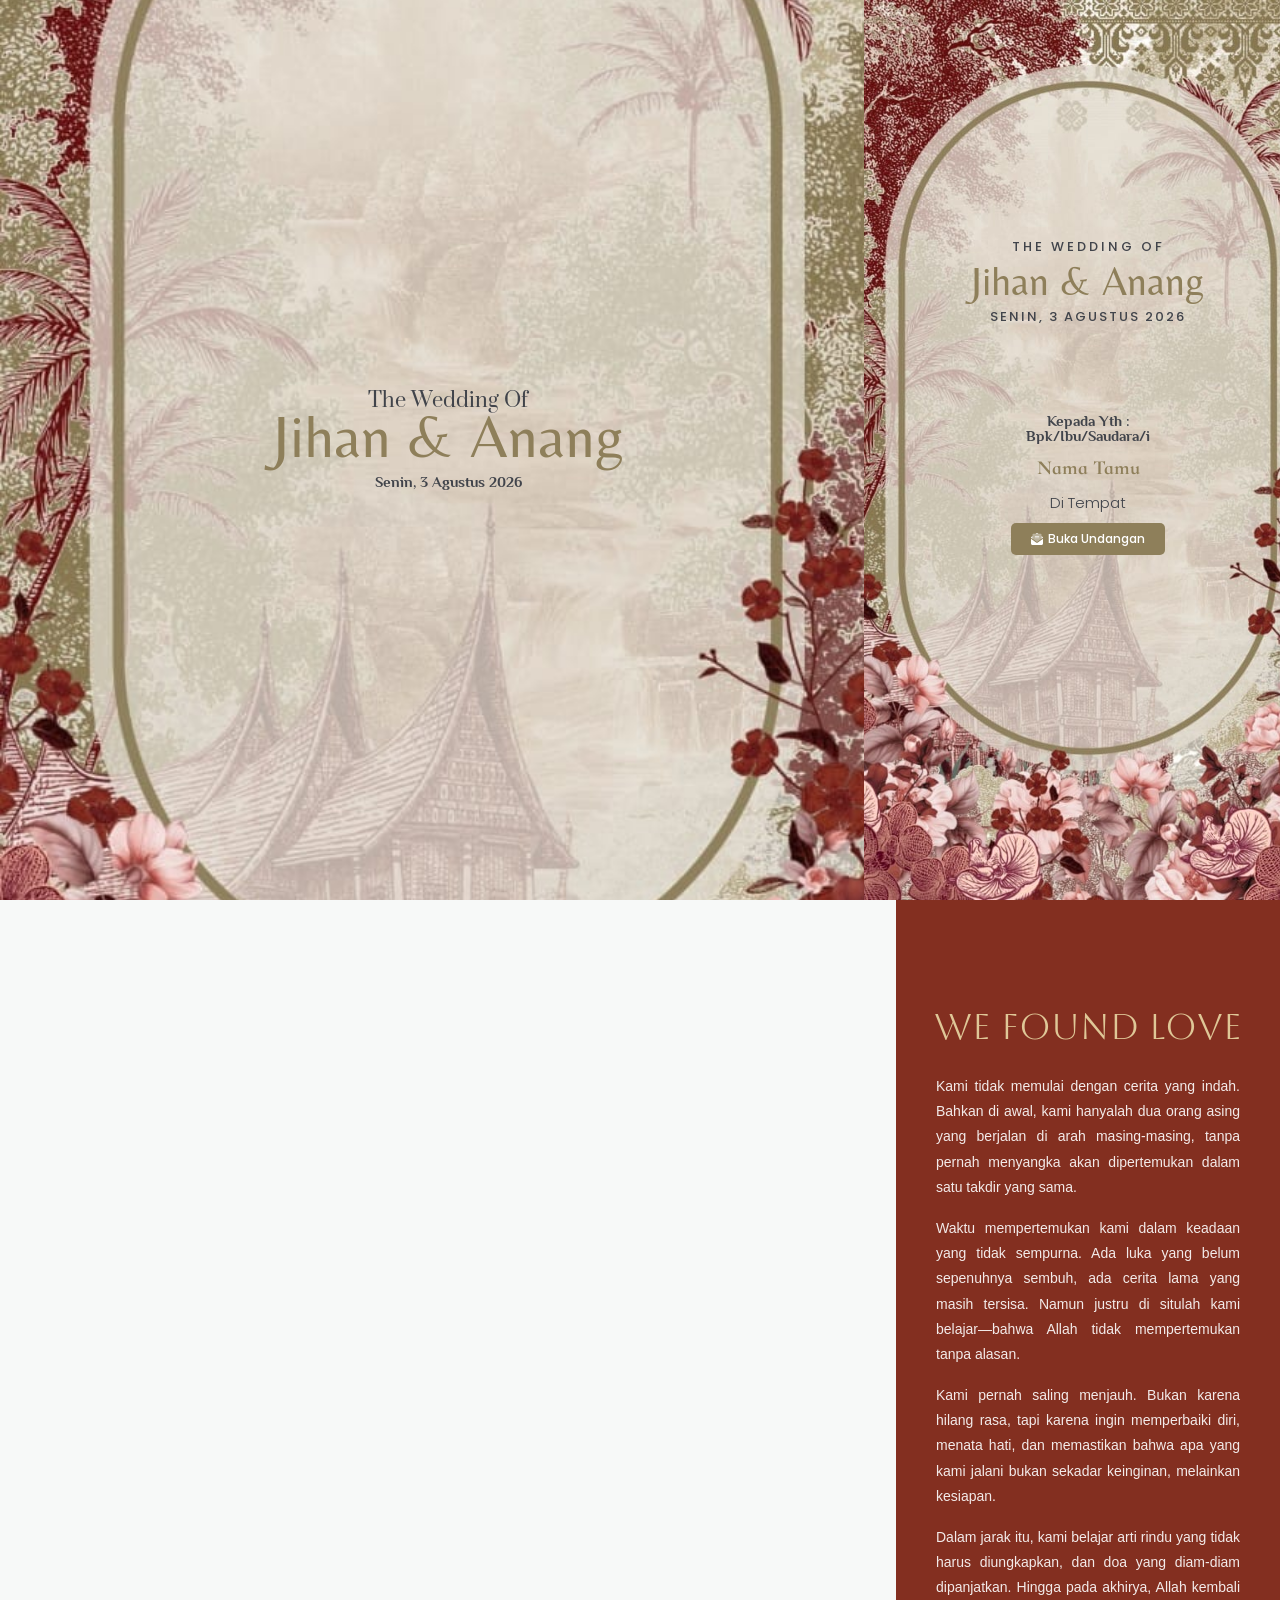
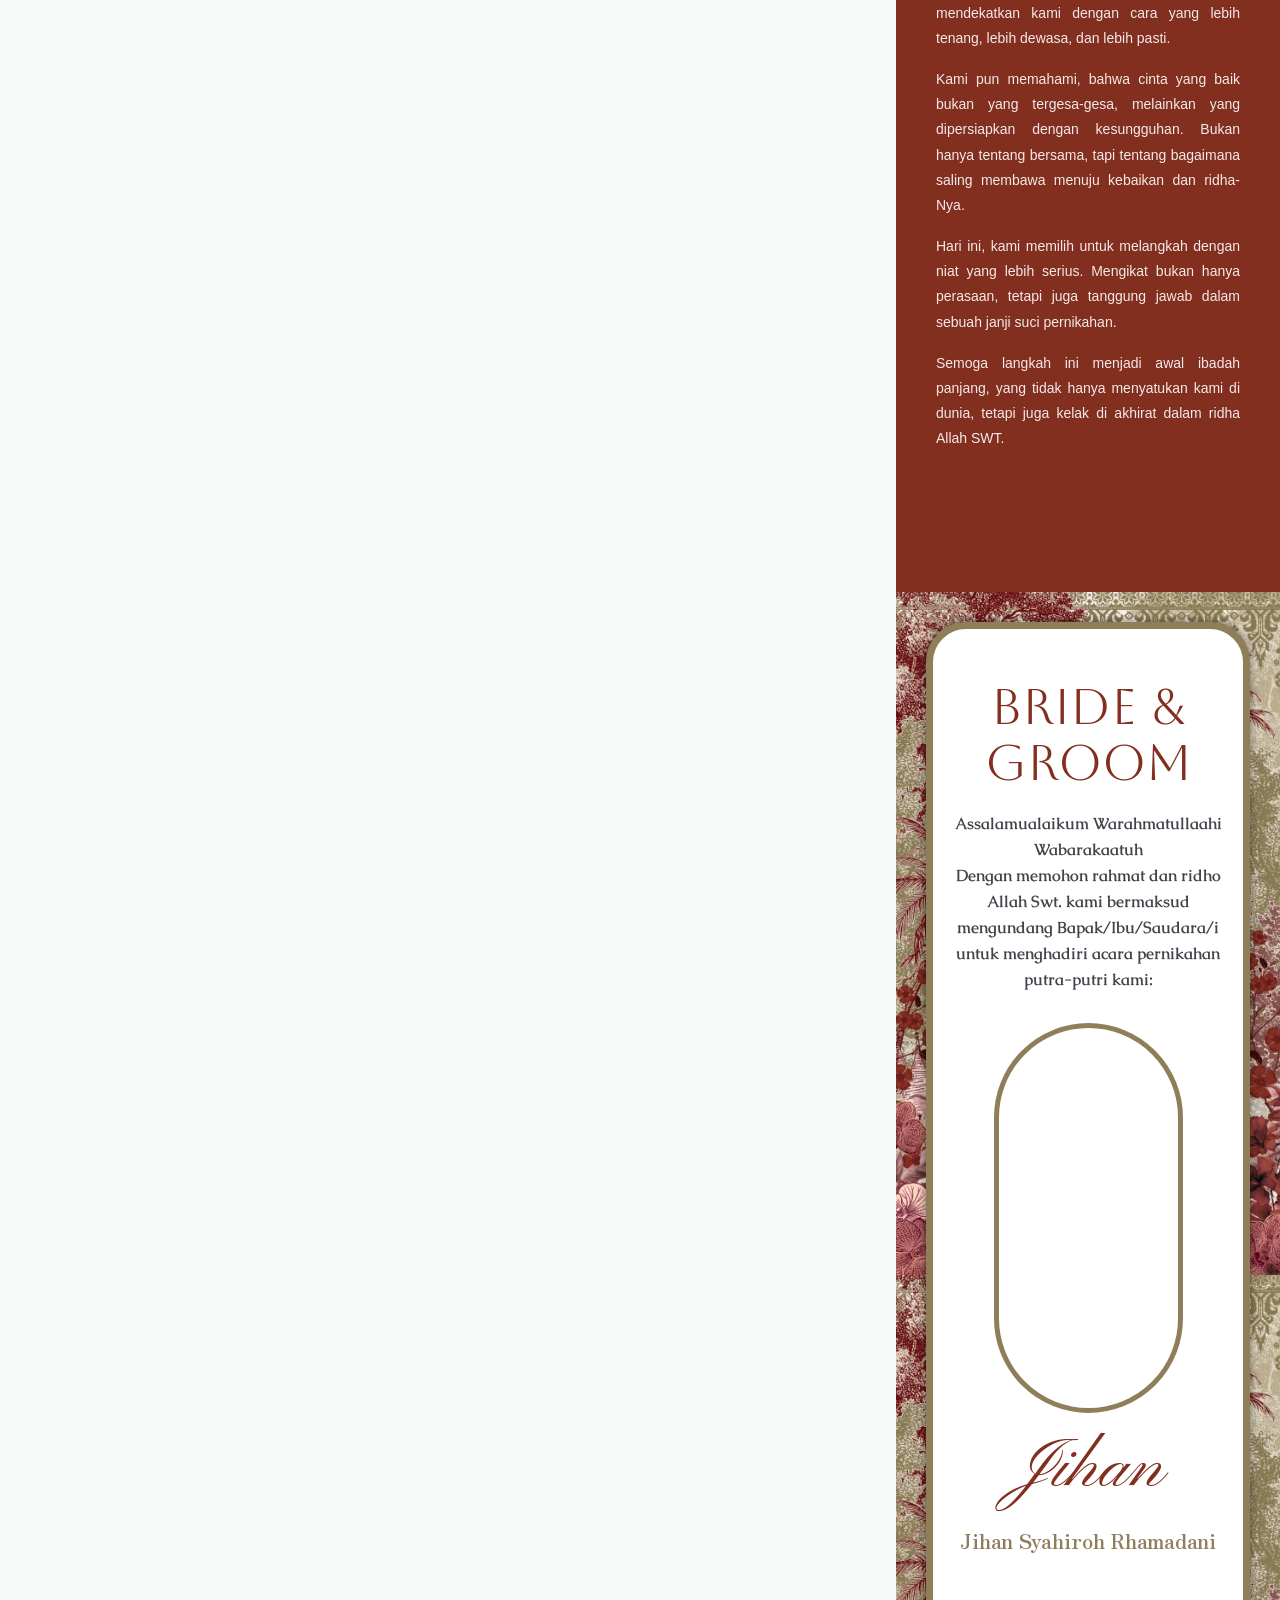
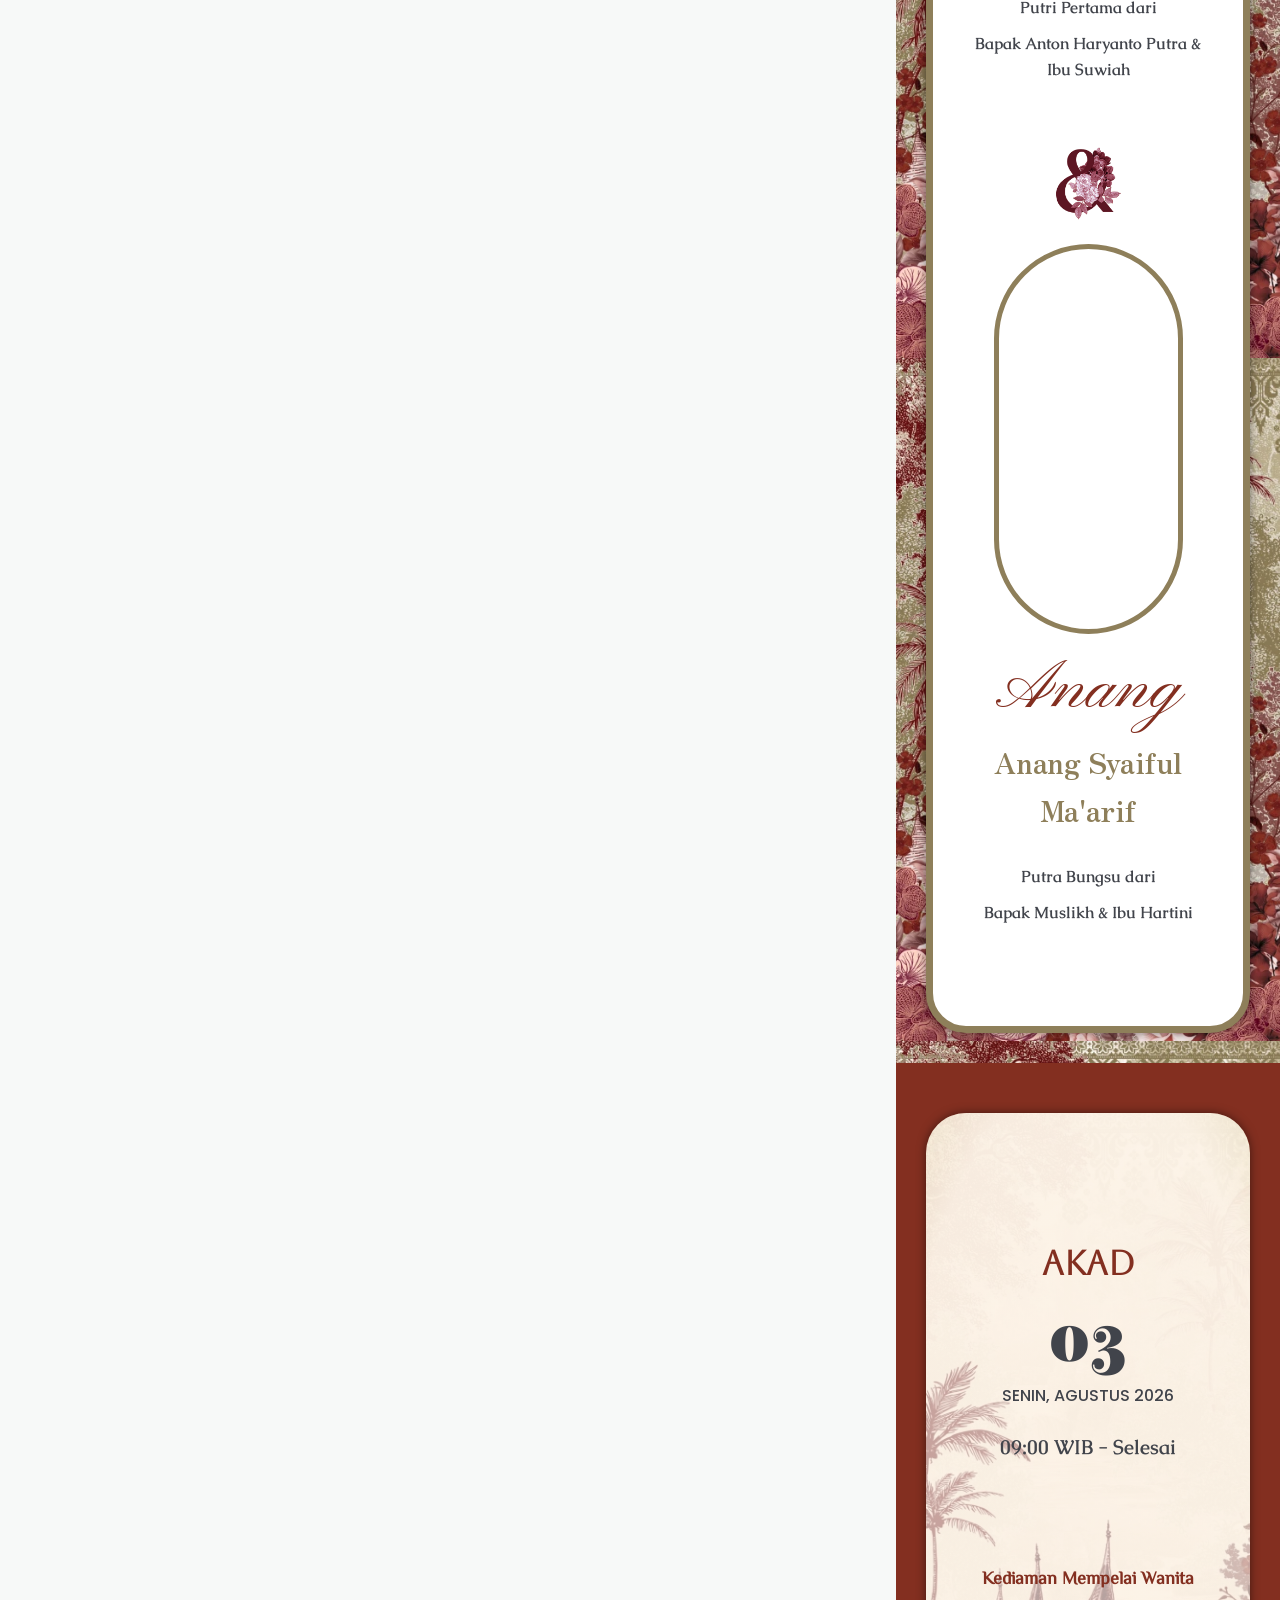
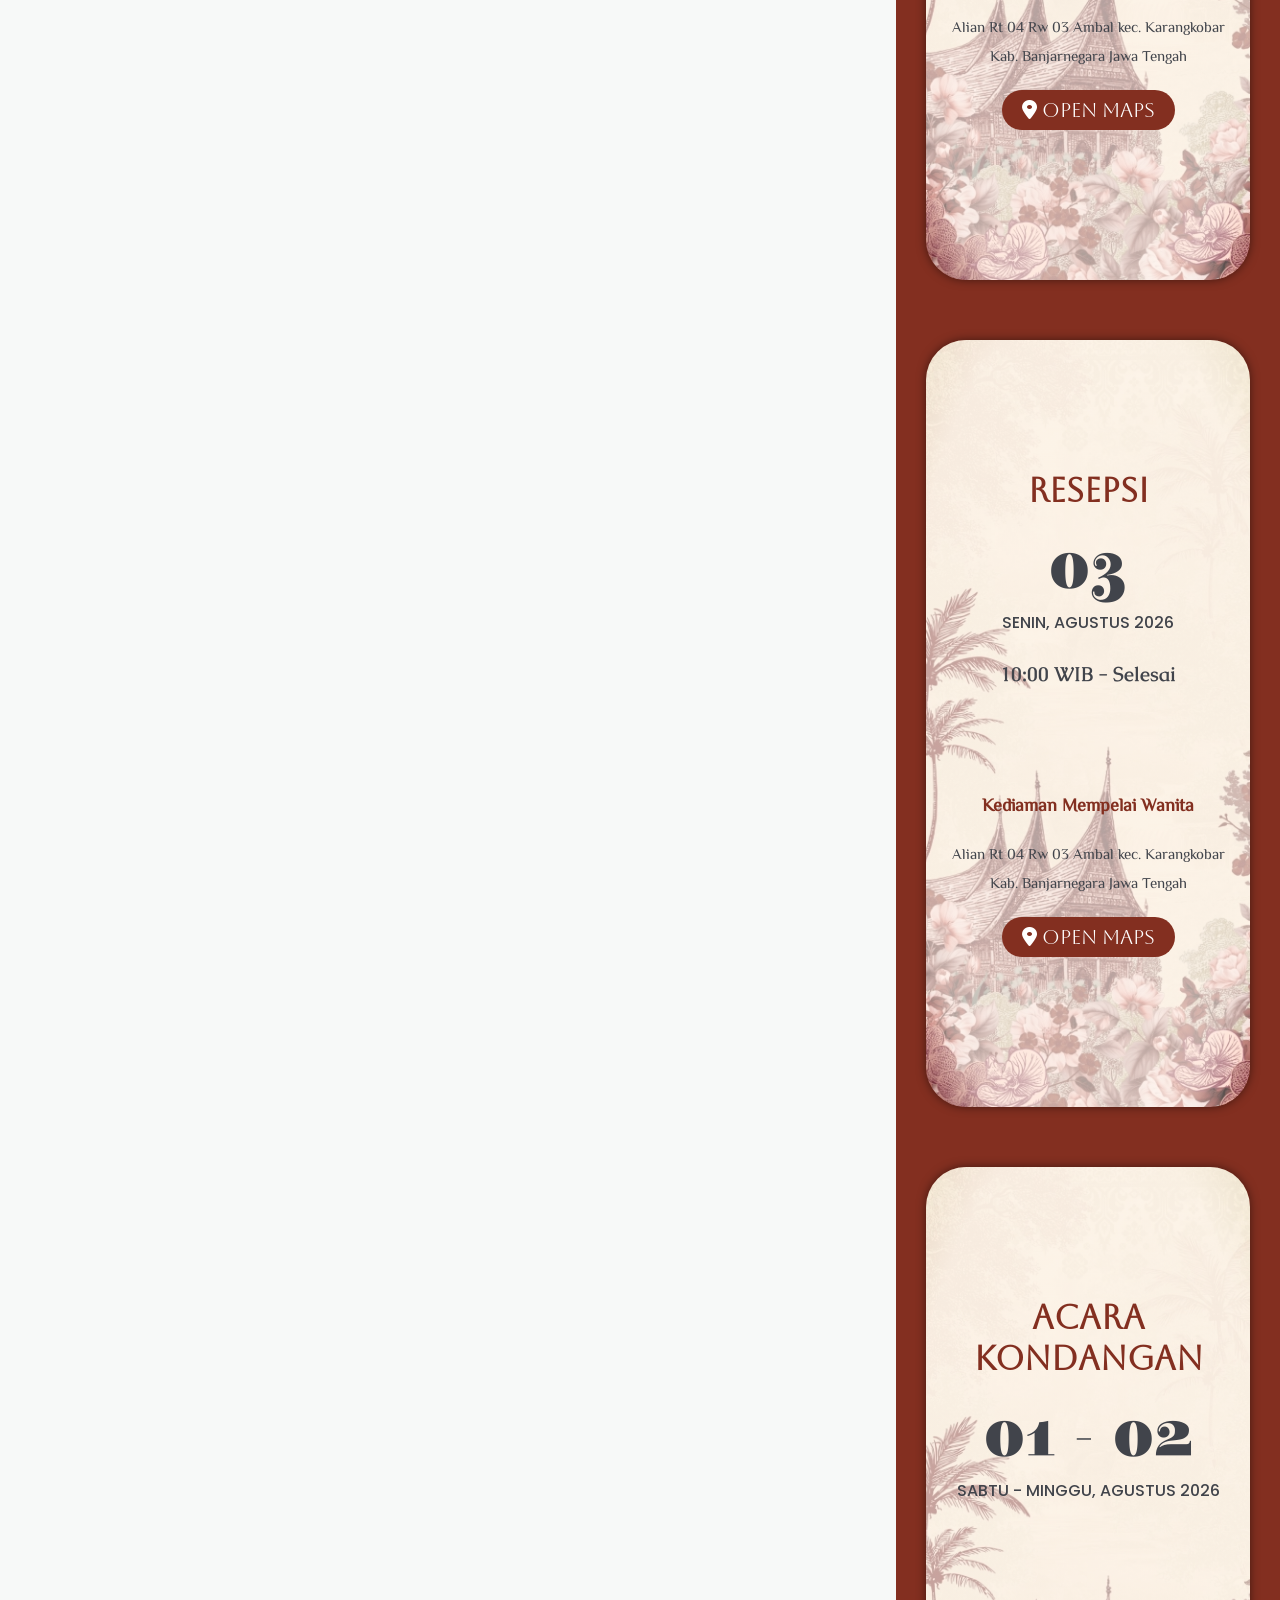
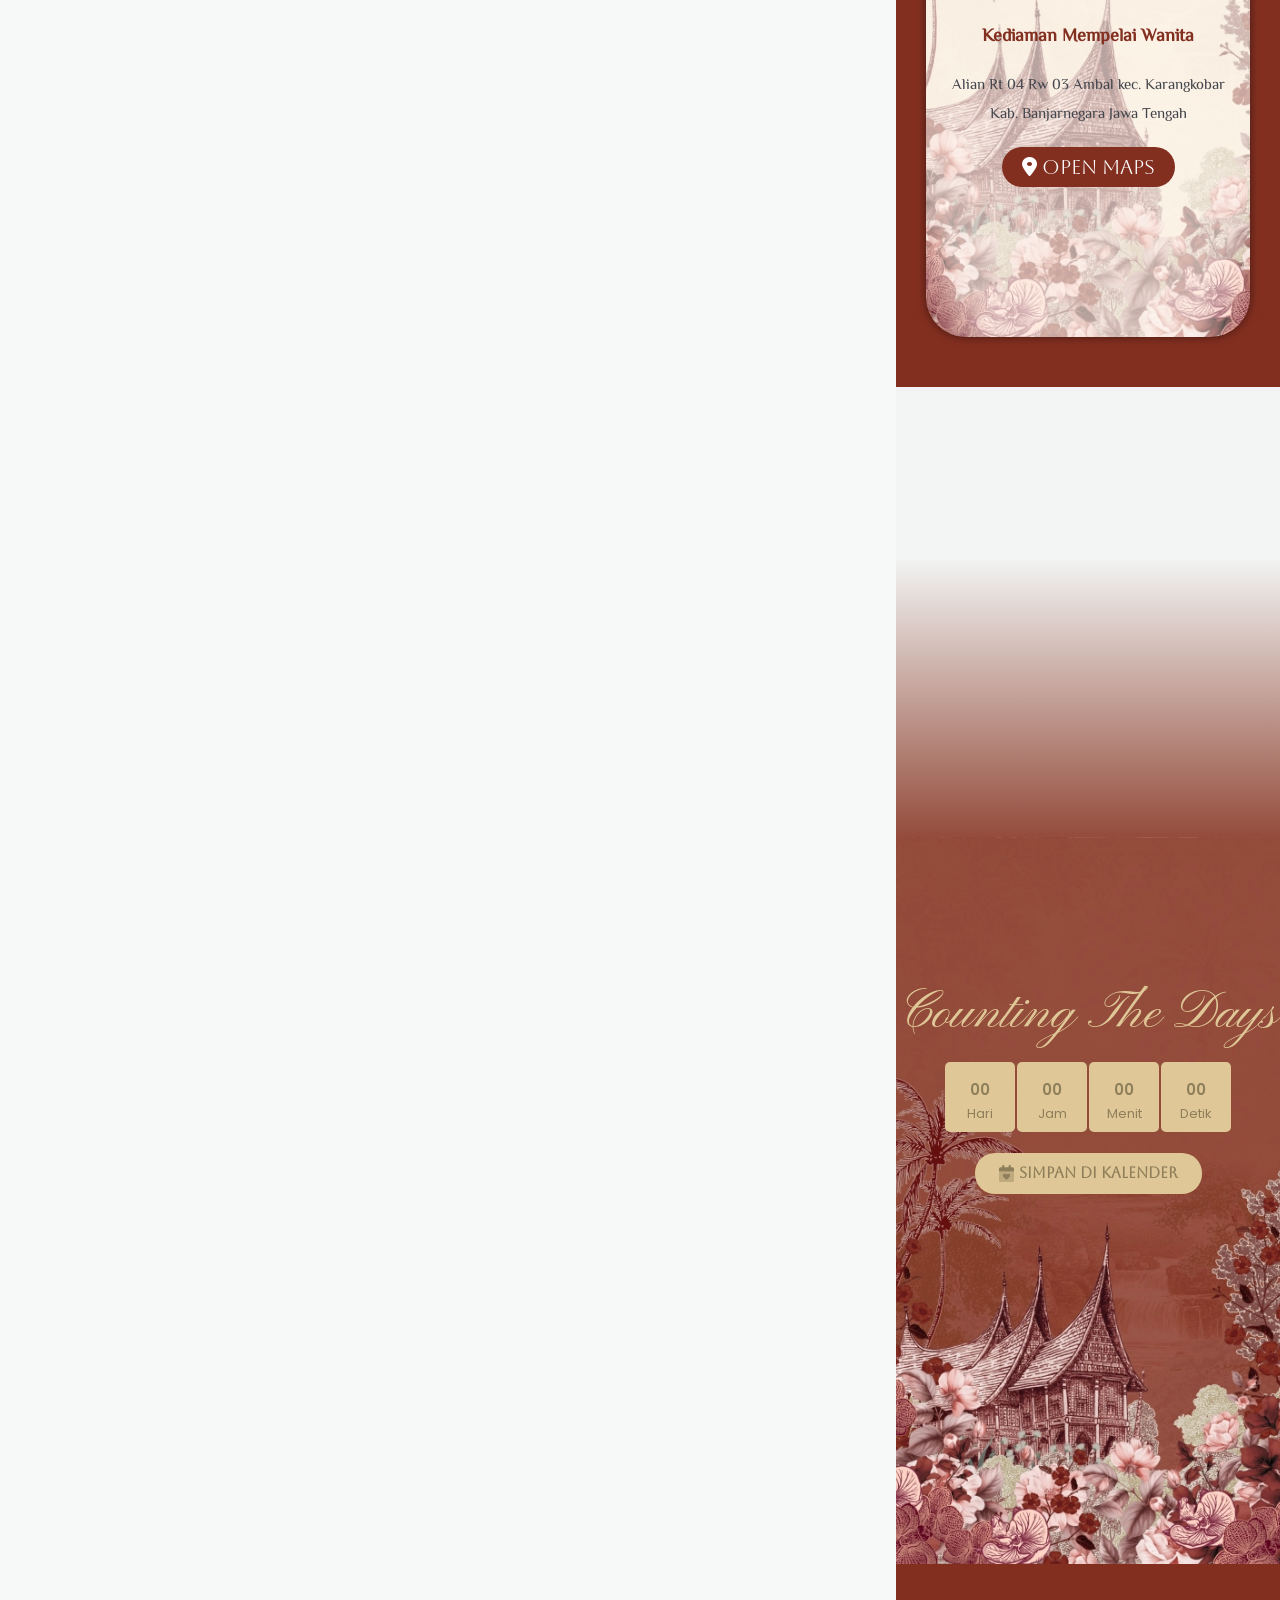
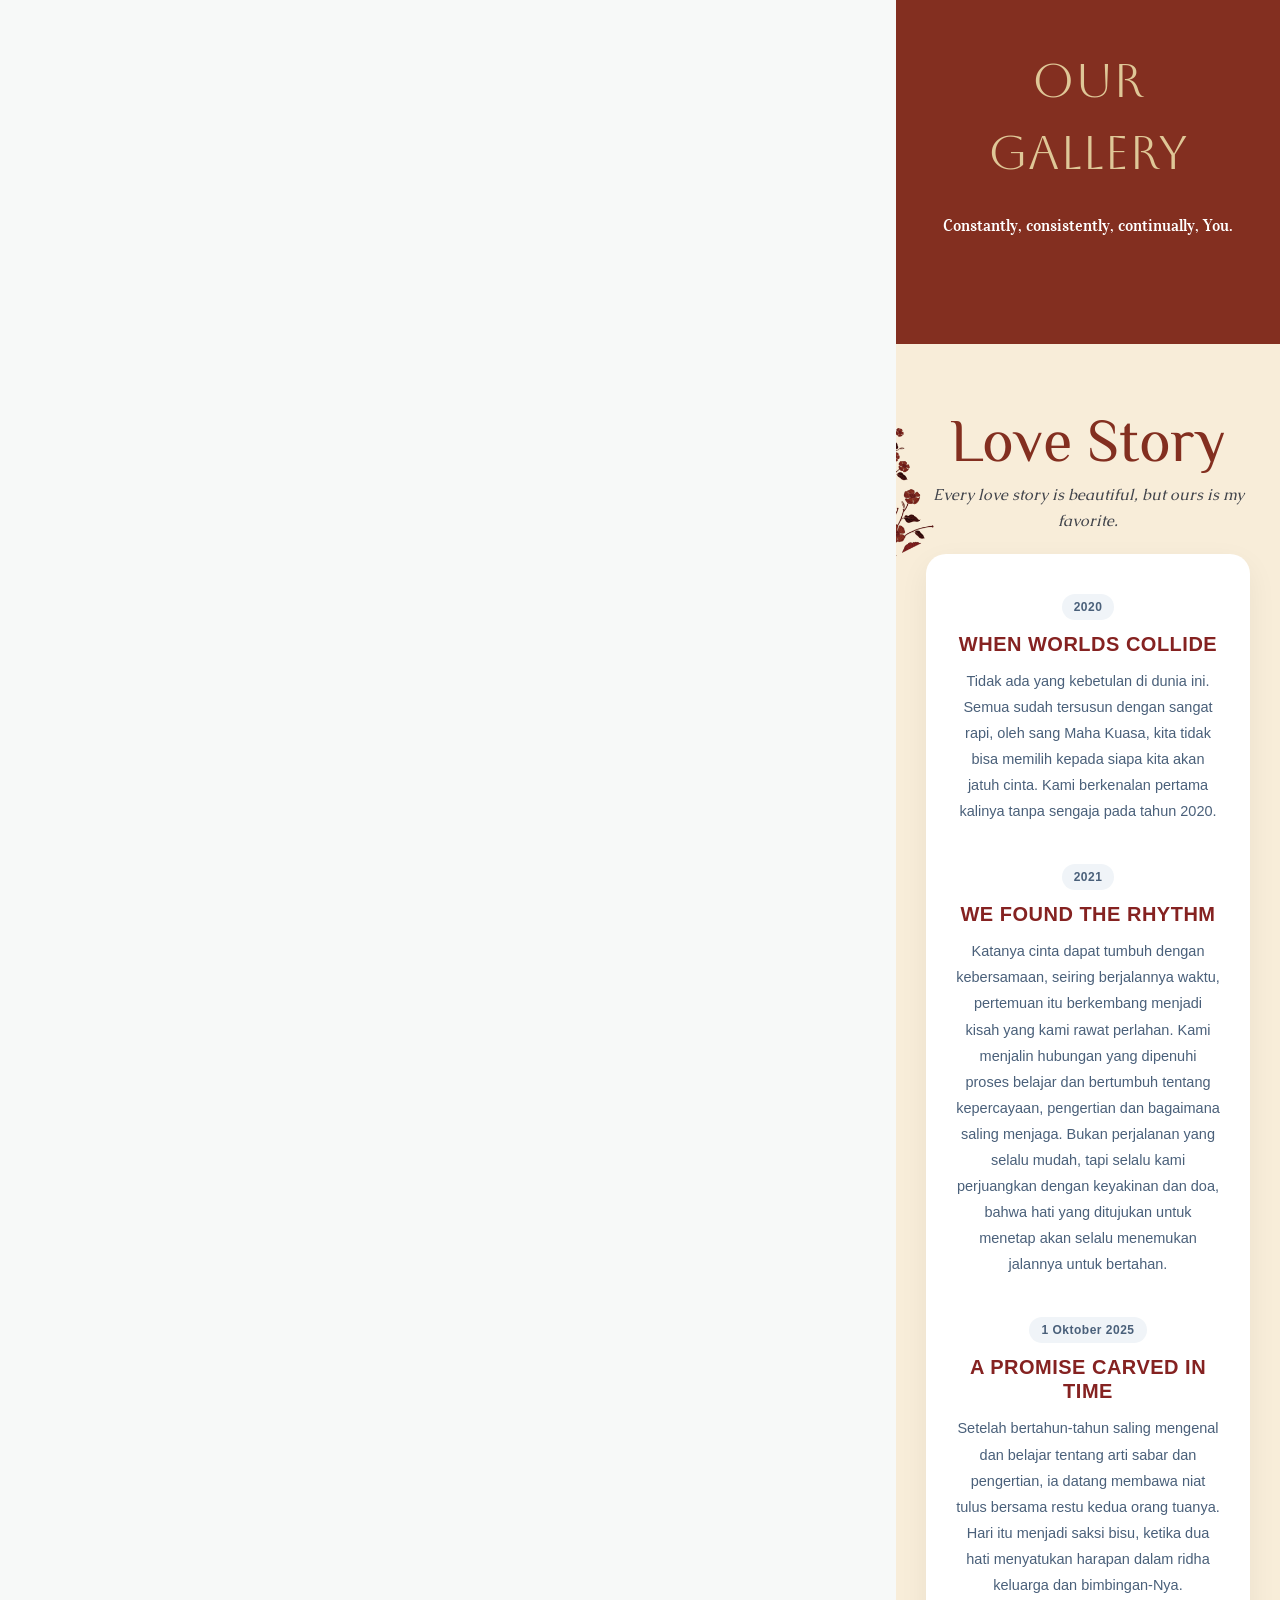
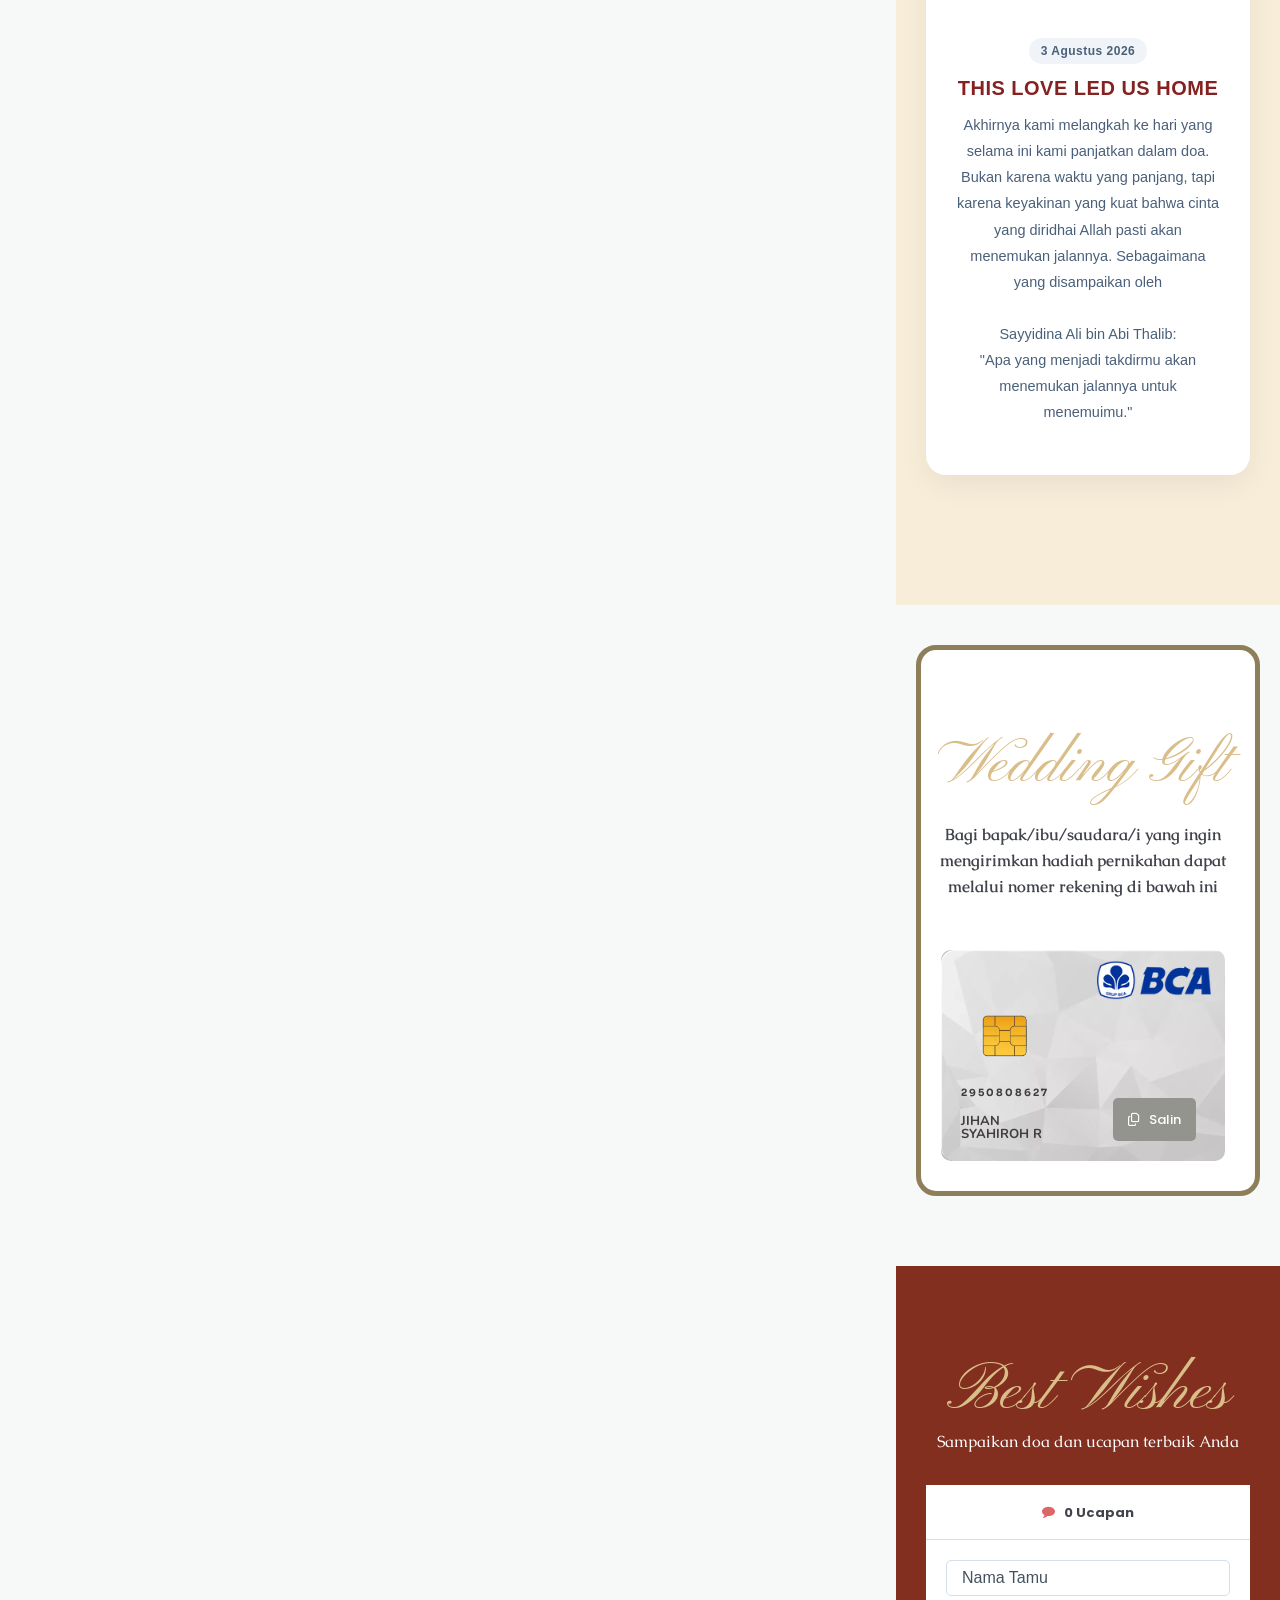
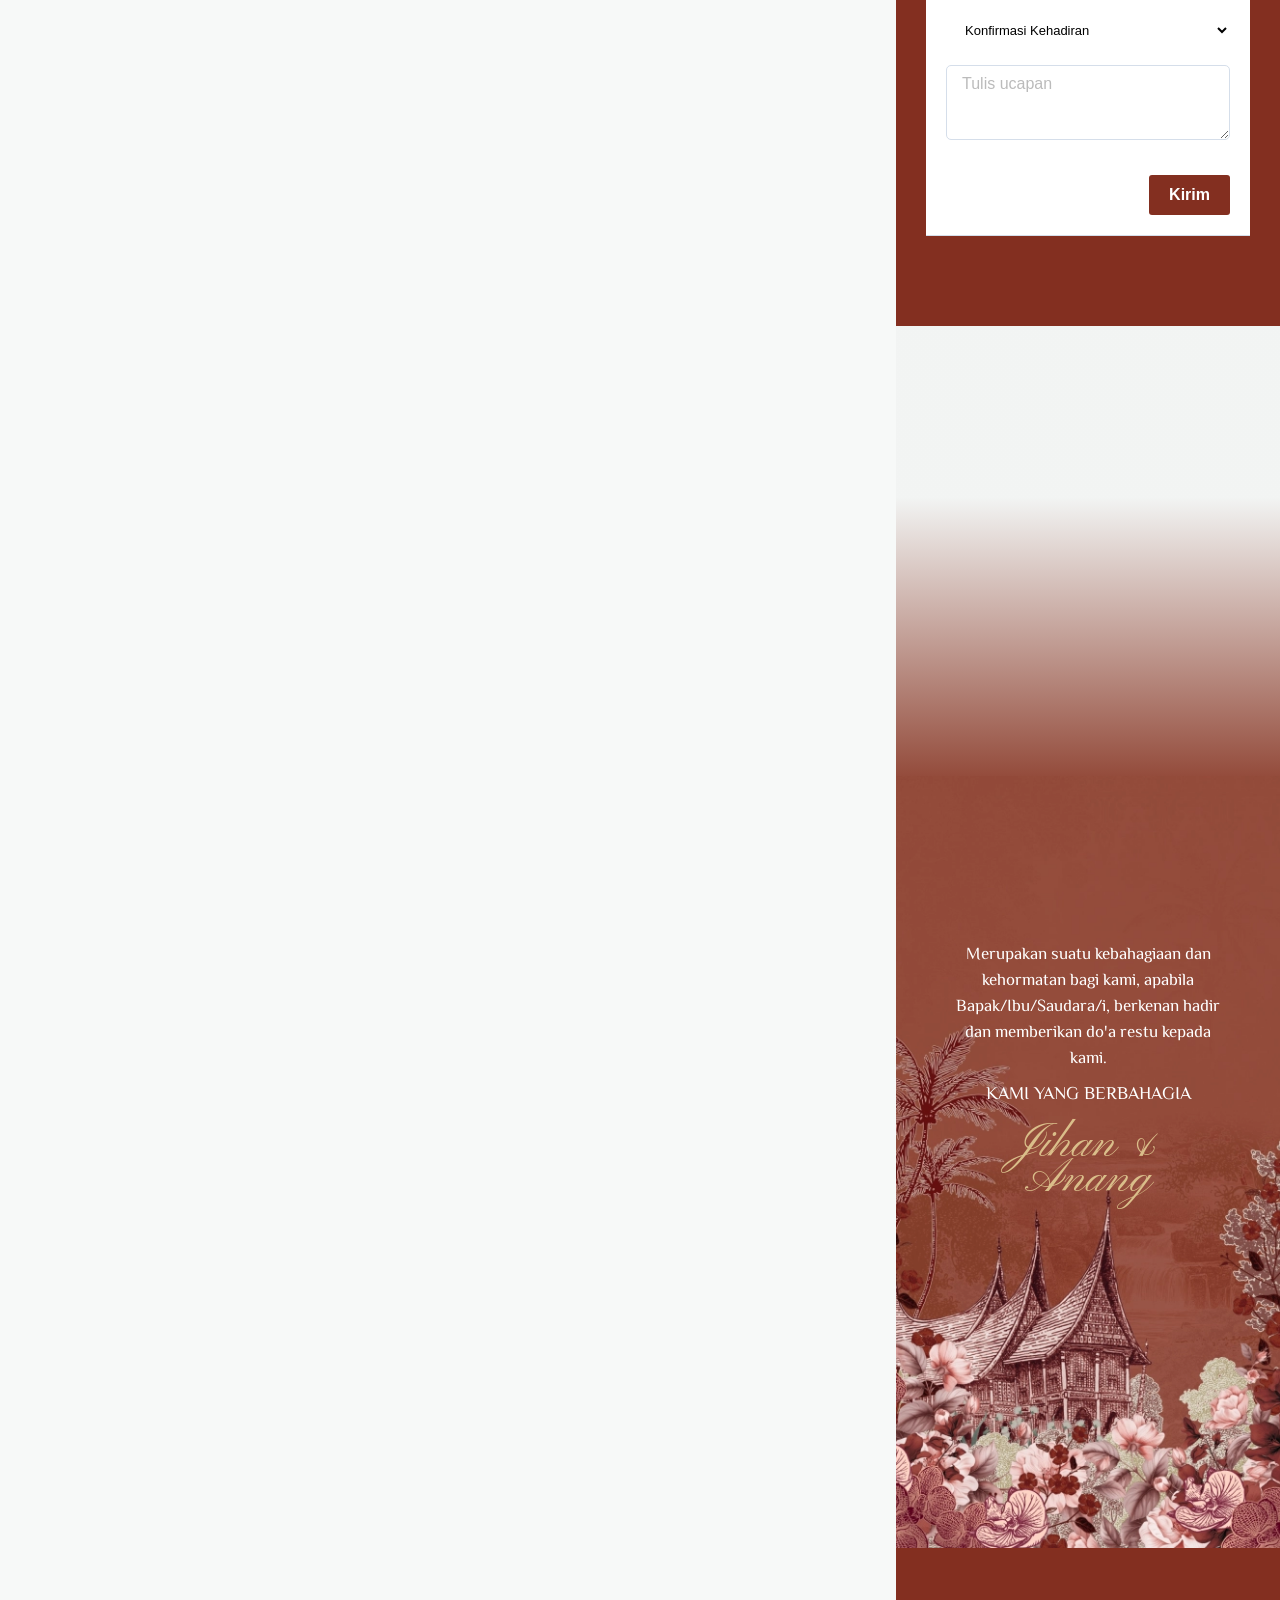
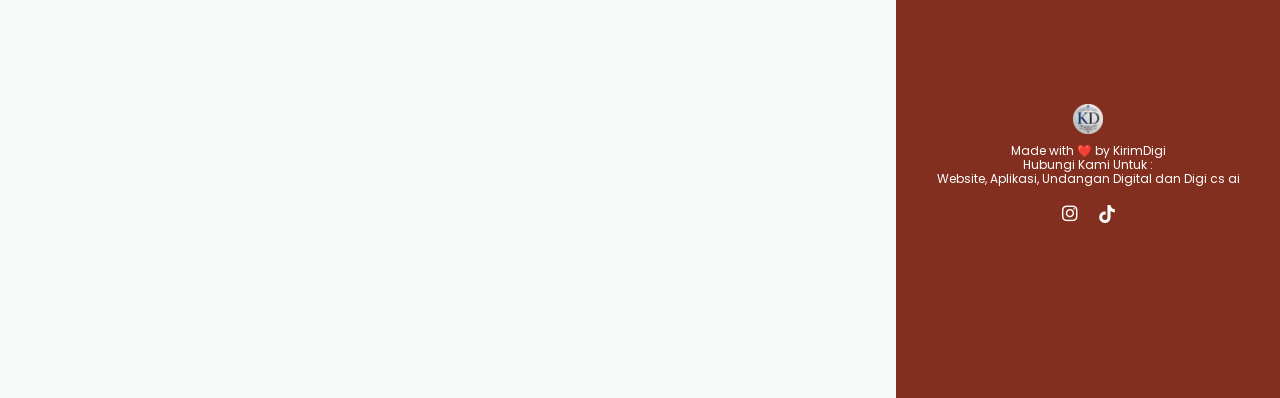
==== index.html @ 0a9938a3 "S" ====
<!DOCTYPE html>
<html lang="id" prefix="og: https://ogp.me/ns#">

<head>
  <meta charset="UTF-8">
  <style>
    img:is([sizes="auto" i], [sizes^="auto," i]) {
      contain-intrinsic-size: 3000px 1500px
    }
  </style>
  <script type="text/javascript">
    (function () {
      let guestName = "Nama Tamu";
      const urlParams = new URLSearchParams(window.location.search);
      if (urlParams.has('to')) {
        guestName = urlParams.get('to');
      } else {
        const hash = window.location.hash;
        if (hash && hash.includes('to=')) {
          const match = hash.match(/to=([^&]+)/);
          if (match) {
            guestName = decodeURIComponent(match[1]);
          }
        }
      }
      window.guestName = guestName;

      document.addEventListener("DOMContentLoaded", function () {
        const coverName = document.querySelector(".namatamu .elementor-heading-title");
        if (coverName) {
          coverName.textContent = window.guestName;
        }

        const checkinName = document.querySelector(".elementor-element-e74060e .elementor-heading-title");
        if (checkinName) {
          checkinName.textContent = window.guestName;
        }

        const authorInput = document.getElementById("author");
        if (authorInput) {
          authorInput.value = window.guestName;
        }
      });
    })();
  </script>

  <!-- Optimasi Mesin Pencari oleh Rank Math - https://rankmath.com/ -->
  <title>Jihan 💕 Anang</title>
  <meta name="description" content="Hadiri acara pernikahan Jihan &amp; Anang, pada hari Senin 3 Agustus 2026 Ya!">
  <meta name="robots" content="nofollow, noindex">
  <meta property="og:locale" content="id_ID">
  <meta property="og:type" content="article">
  <meta property="og:title" content="Jihan 💕 Anang">
  <meta property="og:description"
    content="Hadiri acara pernikahan Jihan &amp; Anang, pada hari Senin 3 Agustus 2026 Ya!">
  <meta property="og:url" content="https://invitimo.my.id/motion-04/">
  <meta property="og:site_name" content="Digital Wedding Invitation">
  <meta property="article:section" content="Undangan Pernikahan">
  <meta property="og:updated_time" content="2025-09-24T15:37:11+07:00">
  <meta property="og:image" content="https://invitimo.my.id/motion-04/16.jpeg">
  <meta property="og:image:secure_url" content="https://invitimo.my.id/motion-04/16.jpeg">
  <meta property="og:image:width" content="719">
  <meta property="og:image:height" content="1080">
  <meta property="og:image:alt" content="Jihan &#038; Anang">
  <meta property="og:image:type" content="image/jpeg">
  <meta property="article:published_time" content="2024-10-19T22:45:47+07:00">
  <meta property="article:modified_time" content="2025-09-24T15:37:11+07:00">
  <meta name="twitter:card" content="summary_large_image">
  <meta name="twitter:title" content="Jihan 💕 Anang">
  <meta name="twitter:description"
    content="Hadiri acara pernikahan Jihan &amp; Anang, pada hari Senin 3 Agustus 2026 Ya!">
  <meta name="twitter:image" content="https://invitimo.my.id/motion-04/16.jpeg">
  <meta name="twitter:label1" content="Ditulis oleh">
  <meta name="twitter:data1" content="kekondangan">
  <meta name="twitter:label2" content="Waktunya membaca">
  <meta name="twitter:data2" content="Kurang dari semenit">
  <script type="application/ld+json"
    class="rank-math-schema">{"@context":"https://schema.org","@graph":[{"@type":["Person","Organization"],"@id":"https://invitimo.my.id/#person","name":"Digital Wedding Invitation"},{"@type":"WebSite","@id":"https://invitimo.my.id/#website","url":"https://invitimo.my.id","name":"Digital Wedding Invitation","publisher":{"@id":"https://invitimo.my.id/#person"},"inLanguage":"id"},{"@type":"ImageObject","@id":"https://hi.kekondangan.id/wp-content/uploads/jet-form-builder/be1bfa4e216cc405ab9794353bdbe655/2024/10/Our-Galery-4.jpg","url":"https://hi.kekondangan.id/wp-content/uploads/jet-form-builder/be1bfa4e216cc405ab9794353bdbe655/2024/10/Our-Galery-4.jpg","width":"719","height":"1080","inLanguage":"id"},{"@type":"WebPage","@id":"https://invitimo.my.id/motion-04/#webpage","url":"https://invitimo.my.id/motion-04/","name":"The Wedding Of Jihan &amp; Anang","datePublished":"2024-10-19T22:45:47+07:00","dateModified":"2025-09-24T15:37:11+07:00","isPartOf":{"@id":"https://invitimo.my.id/#website"},"primaryImageOfPage":{"@id":"https://hi.kekondangan.id/wp-content/uploads/jet-form-builder/be1bfa4e216cc405ab9794353bdbe655/2024/10/Our-Galery-4.jpg"},"inLanguage":"id"},{"@type":"Person","@id":"https://invitimo.my.id/author/kekondangan/","name":"kekondangan","url":"https://invitimo.my.id/author/kekondangan/","image":{"@type":"ImageObject","@id":"https://secure.gravatar.com/avatar/d28f060878f04974fcd244a24bc69911?s=96&amp;d=mm&amp;r=g","url":"https://secure.gravatar.com/avatar/d28f060878f04974fcd244a24bc69911?s=96&amp;d=mm&amp;r=g","caption":"kekondangan","inLanguage":"id"},"sameAs":["http://hi.kekondangan.id"]},{"@type":"BlogPosting","headline":"The Wedding Of Jihan &amp; Anang","datePublished":"2024-10-19T22:45:47+07:00","dateModified":"2025-09-24T15:37:11+07:00","articleSection":"Undangan Pernikahan","author":{"@id":"https://invitimo.my.id/author/kekondangan/","name":"kekondangan"},"publisher":{"@id":"https://invitimo.my.id/#person"},"description":"Nama Tamu, hadiri acara pernikahan Jihan &amp; Anang. pada hari Minggu. 3 Agustus 2026 Ya!","name":"The Wedding Of Jihan &amp; Anang","@id":"https://invitimo.my.id/motion-04/#richSnippet","isPartOf":{"@id":"https://invitimo.my.id/motion-04/#webpage"},"image":{"@id":"https://hi.kekondangan.id/wp-content/uploads/jet-form-builder/be1bfa4e216cc405ab9794353bdbe655/2024/10/Our-Galery-4.jpg"},"inLanguage":"id","mainEntityOfPage":{"@id":"https://invitimo.my.id/motion-04/#webpage"}}]}</script>
  <!-- /Plugin WordPress Rank Math SEO -->

  <link rel='dns-prefetch' href='//hi.kekondangan.id'>
  <script>
    window._wpemojiSettings = { "baseUrl": "https:\/\/s.w.org\/images\/core\/emoji\/15.0.3\/72x72\/", "ext": ".png", "svgUrl": "https:\/\/s.w.org\/images\/core\/emoji\/15.0.3\/svg\/", "svgExt": ".svg", "source": { "concatemoji": "https:\/\/invitimo.my.id\/wp-includes\/js\/wp-emoji-release.min.js?ver=6.7.5" } };
    /*! This file is auto-generated */
    !function (i, n) { var o, s, e; function c(e) { try { var t = { supportTests: e, timestamp: (new Date).valueOf() }; sessionStorage.setItem(o, JSON.stringify(t)) } catch (e) { } } function p(e, t, n) { e.clearRect(0, 0, e.canvas.width, e.canvas.height), e.fillText(t, 0, 0); var t = new Uint32Array(e.getImageData(0, 0, e.canvas.width, e.canvas.height).data), r = (e.clearRect(0, 0, e.canvas.width, e.canvas.height), e.fillText(n, 0, 0), new Uint32Array(e.getImageData(0, 0, e.canvas.width, e.canvas.height).data)); return t.every(function (e, t) { return e === r[t] }) } function u(e, t, n) { switch (t) { case "flag": return n(e, "\ud83c\udff3\ufe0f\u200d\u26a7\ufe0f", "\ud83c\udff3\ufe0f\u200b\u26a7\ufe0f") ? !1 : !n(e, "\ud83c\uddfa\ud83c\uddf3", "\ud83c\uddfa\u200b\ud83c\uddf3") && !n(e, "\ud83c\udff4\udb40\udc67\udb40\udc62\udb40\udc65\udb40\udc6e\udb40\udc67\udb40\udc7f", "\ud83c\udff4\u200b\udb40\udc67\u200b\udb40\udc62\u200b\udb40\udc65\u200b\udb40\udc6e\u200b\udb40\udc67\u200b\udb40\udc7f"); case "emoji": return !n(e, "\ud83d\udc26\u200d\u2b1b", "\ud83d\udc26\u200b\u2b1b") }return !1 } function f(e, t, n) { var r = "undefined" != typeof WorkerGlobalScope && self instanceof WorkerGlobalScope ? new OffscreenCanvas(300, 150) : i.createElement("canvas"), a = r.getContext("2d", { willReadFrequently: !0 }), o = (a.textBaseline = "top", a.font = "600 32px Arial", {}); return e.forEach(function (e) { o[e] = t(a, e, n) }), o } function t(e) { var t = i.createElement("script"); t.src = e, t.defer = !0, i.head.appendChild(t) } "undefined" != typeof Promise && (o = "wpEmojiSettingsSupports", s = ["flag", "emoji"], n.supports = { everything: !0, everythingExceptFlag: !0 }, e = new Promise(function (e) { i.addEventListener("DOMContentLoaded", e, { once: !0 }) }), new Promise(function (t) { var n = function () { try { var e = JSON.parse(sessionStorage.getItem(o)); if ("object" == typeof e && "number" == typeof e.timestamp && (new Date).valueOf() < e.timestamp + 604800 && "object" == typeof e.supportTests) return e.supportTests } catch (e) { } return null }(); if (!n) { if ("undefined" != typeof Worker && "undefined" != typeof OffscreenCanvas && "undefined" != typeof URL && URL.createObjectURL && "undefined" != typeof Blob) try { var e = "postMessage(" + f.toString() + "(" + [JSON.stringify(s), u.toString(), p.toString()].join(",") + "));", r = new Blob([e], { type: "text/javascript" }), a = new Worker(URL.createObjectURL(r), { name: "wpTestEmojiSupports" }); return void (a.onmessage = function (e) { c(n = e.data), a.terminate(), t(n) }) } catch (e) { } c(n = f(s, u, p)) } t(n) }).then(function (e) { for (var t in e) n.supports[t] = e[t], n.supports.everything = n.supports.everything && n.supports[t], "flag" !== t && (n.supports.everythingExceptFlag = n.supports.everythingExceptFlag && n.supports[t]); n.supports.everythingExceptFlag = n.supports.everythingExceptFlag && !n.supports.flag, n.DOMReady = !1, n.readyCallback = function () { n.DOMReady = !0 } }).then(function () { return e }).then(function () { var e; n.supports.everything || (n.readyCallback(), (e = n.source || {}).concatemoji ? t(e.concatemoji) : e.wpemoji && e.twemoji && (t(e.twemoji), t(e.wpemoji))) })) }((window, document), window._wpemojiSettings);
  </script>
  <style id='wp-emoji-styles-inline-css'>
    img.wp-smiley,
    img.emoji {
      display: inline !important;
      border: none !important;
      box-shadow: none !important;
      height: 1em !important;
      width: 1em !important;
      margin: 0 0.07em !important;
      vertical-align: -0.1em !important;
      background: none !important;
      padding: 0 !important;
    }
  </style>
  <link rel='stylesheet' id='wp-block-library-css' href='wp-includes/css/dist/block-library/style.min.css?ver=6.7.5'
    media='all'>
  <link rel='stylesheet' id='jet-engine-frontend-css'
    href='wp-content/plugins/jet-engine/assets/css/frontend.css?ver=3.8.9.1' media='all'>
  <style id='global-styles-inline-css'>
    :root {
      --wp--preset--aspect-ratio--square: 1;
      --wp--preset--aspect-ratio--4-3: 4/3;
      --wp--preset--aspect-ratio--3-4: 3/4;
      --wp--preset--aspect-ratio--3-2: 3/2;
      --wp--preset--aspect-ratio--2-3: 2/3;
      --wp--preset--aspect-ratio--16-9: 16/9;
      --wp--preset--aspect-ratio--9-16: 9/16;
      --wp--preset--color--black: #000000;
      --wp--preset--color--cyan-bluish-gray: #abb8c3;
      --wp--preset--color--white: #ffffff;
      --wp--preset--color--pale-pink: #f78da7;
      --wp--preset--color--vivid-red: #cf2e2e;
      --wp--preset--color--luminous-vivid-orange: #ff6900;
      --wp--preset--color--luminous-vivid-amber: #fcb900;
      --wp--preset--color--light-green-cyan: #7bdcb5;
      --wp--preset--color--vivid-green-cyan: #00d084;
      --wp--preset--color--pale-cyan-blue: #8ed1fc;
      --wp--preset--color--vivid-cyan-blue: #0693e3;
      --wp--preset--color--vivid-purple: #9b51e0;
      --wp--preset--gradient--vivid-cyan-blue-to-vivid-purple: linear-gradient(135deg, rgba(6, 147, 227, 1) 0%, rgb(155, 81, 224) 100%);
      --wp--preset--gradient--light-green-cyan-to-vivid-green-cyan: linear-gradient(135deg, rgb(122, 220, 180) 0%, rgb(0, 208, 130) 100%);
      --wp--preset--gradient--luminous-vivid-amber-to-luminous-vivid-orange: linear-gradient(135deg, rgba(252, 185, 0, 1) 0%, rgba(255, 105, 0, 1) 100%);
      --wp--preset--gradient--luminous-vivid-orange-to-vivid-red: linear-gradient(135deg, rgba(255, 105, 0, 1) 0%, rgb(207, 46, 46) 100%);
      --wp--preset--gradient--very-light-gray-to-cyan-bluish-gray: linear-gradient(135deg, rgb(238, 238, 238) 0%, rgb(169, 184, 195) 100%);
      --wp--preset--gradient--cool-to-warm-spectrum: linear-gradient(135deg, rgb(74, 234, 220) 0%, rgb(151, 120, 209) 20%, rgb(207, 42, 186) 40%, rgb(238, 44, 130) 60%, rgb(251, 105, 98) 80%, rgb(254, 248, 76) 100%);
      --wp--preset--gradient--blush-light-purple: linear-gradient(135deg, rgb(255, 206, 236) 0%, rgb(152, 150, 240) 100%);
      --wp--preset--gradient--blush-bordeaux: linear-gradient(135deg, rgb(254, 205, 165) 0%, rgb(254, 45, 45) 50%, rgb(107, 0, 62) 100%);
      --wp--preset--gradient--luminous-dusk: linear-gradient(135deg, rgb(255, 203, 112) 0%, rgb(199, 81, 192) 50%, rgb(65, 88, 208) 100%);
      --wp--preset--gradient--pale-ocean: linear-gradient(135deg, rgb(255, 245, 203) 0%, rgb(182, 227, 212) 50%, rgb(51, 167, 181) 100%);
      --wp--preset--gradient--electric-grass: linear-gradient(135deg, rgb(202, 248, 128) 0%, rgb(113, 206, 126) 100%);
      --wp--preset--gradient--midnight: linear-gradient(135deg, rgb(2, 3, 129) 0%, rgb(40, 116, 252) 100%);
      --wp--preset--font-size--small: 13px;
      --wp--preset--font-size--medium: 20px;
      --wp--preset--font-size--large: 36px;
      --wp--preset--font-size--x-large: 42px;
      --wp--preset--spacing--20: 0.44rem;
      --wp--preset--spacing--30: 0.67rem;
      --wp--preset--spacing--40: 1rem;
      --wp--preset--spacing--50: 1.5rem;
      --wp--preset--spacing--60: 2.25rem;
      --wp--preset--spacing--70: 3.38rem;
      --wp--preset--spacing--80: 5.06rem;
      --wp--preset--shadow--natural: 6px 6px 9px rgba(0, 0, 0, 0.2);
      --wp--preset--shadow--deep: 12px 12px 50px rgba(0, 0, 0, 0.4);
      --wp--preset--shadow--sharp: 6px 6px 0px rgba(0, 0, 0, 0.2);
      --wp--preset--shadow--outlined: 6px 6px 0px -3px rgba(255, 255, 255, 1), 6px 6px rgba(0, 0, 0, 1);
      --wp--preset--shadow--crisp: 6px 6px 0px rgba(0, 0, 0, 1);
    }

    :root {
      --wp--style--global--content-size: 800px;
      --wp--style--global--wide-size: 1200px;
    }

    :where(body) {
      margin: 0;
    }

    .wp-site-blocks>.alignleft {
      float: left;
      margin-right: 2em;
    }

    .wp-site-blocks>.alignright {
      float: right;
      margin-left: 2em;
    }

    .wp-site-blocks>.aligncenter {
      justify-content: center;
      margin-left: auto;
      margin-right: auto;
    }

    :where(.wp-site-blocks)>* {
      margin-block-start: 24px;
      margin-block-end: 0;
    }

    :where(.wp-site-blocks)> :first-child {
      margin-block-start: 0;
    }

    :where(.wp-site-blocks)> :last-child {
      margin-block-end: 0;
    }

    :root {
      --wp--style--block-gap: 24px;
    }

    :root :where(.is-layout-flow)> :first-child {
      margin-block-start: 0;
    }

    :root :where(.is-layout-flow)> :last-child {
      margin-block-end: 0;
    }

    :root :where(.is-layout-flow)>* {
      margin-block-start: 24px;
      margin-block-end: 0;
    }

    :root :where(.is-layout-constrained)> :first-child {
      margin-block-start: 0;
    }

    :root :where(.is-layout-constrained)> :last-child {
      margin-block-end: 0;
    }

    :root :where(.is-layout-constrained)>* {
      margin-block-start: 24px;
      margin-block-end: 0;
    }

    :root :where(.is-layout-flex) {
      gap: 24px;
    }

    :root :where(.is-layout-grid) {
      gap: 24px;
    }

    .is-layout-flow>.alignleft {
      float: left;
      margin-inline-start: 0;
      margin-inline-end: 2em;
    }

    .is-layout-flow>.alignright {
      float: right;
      margin-inline-start: 2em;
      margin-inline-end: 0;
    }

    .is-layout-flow>.aligncenter {
      margin-left: auto !important;
      margin-right: auto !important;
    }

    .is-layout-constrained>.alignleft {
      float: left;
      margin-inline-start: 0;
      margin-inline-end: 2em;
    }

    .is-layout-constrained>.alignright {
      float: right;
      margin-inline-start: 2em;
      margin-inline-end: 0;
    }

    .is-layout-constrained>.aligncenter {
      margin-left: auto !important;
      margin-right: auto !important;
    }

    .is-layout-constrained> :where(:not(.alignleft):not(.alignright):not(.alignfull)) {
      max-width: var(--wp--style--global--content-size);
      margin-left: auto !important;
      margin-right: auto !important;
    }

    .is-layout-constrained>.alignwide {
      max-width: var(--wp--style--global--wide-size);
    }

    body .is-layout-flex {
      display: flex;
    }

    .is-layout-flex {
      flex-wrap: wrap;
      align-items: center;
    }

    .is-layout-flex> :is(*, div) {
      margin: 0;
    }

    body .is-layout-grid {
      display: grid;
    }

    .is-layout-grid> :is(*, div) {
      margin: 0;
    }

    body {
      padding-top: 0px;
      padding-right: 0px;
      padding-bottom: 0px;
      padding-left: 0px;
    }

    a:where(:not(.wp-element-button)) {
      text-decoration: underline;
    }

    :root :where(.wp-element-button, .wp-block-button__link) {
      background-color: #32373c;
      border-width: 0;
      color: #fff;
      font-family: inherit;
      font-size: inherit;
      line-height: inherit;
      padding: calc(0.667em + 2px) calc(1.333em + 2px);
      text-decoration: none;
    }

    .has-black-color {
      color: var(--wp--preset--color--black) !important;
    }

    .has-cyan-bluish-gray-color {
      color: var(--wp--preset--color--cyan-bluish-gray) !important;
    }

    .has-white-color {
      color: var(--wp--preset--color--white) !important;
    }

    .has-pale-pink-color {
      color: var(--wp--preset--color--pale-pink) !important;
    }

    .has-vivid-red-color {
      color: var(--wp--preset--color--vivid-red) !important;
    }

    .has-luminous-vivid-orange-color {
      color: var(--wp--preset--color--luminous-vivid-orange) !important;
    }

    .has-luminous-vivid-amber-color {
      color: var(--wp--preset--color--luminous-vivid-amber) !important;
    }

    .has-light-green-cyan-color {
      color: var(--wp--preset--color--light-green-cyan) !important;
    }

    .has-vivid-green-cyan-color {
      color: var(--wp--preset--color--vivid-green-cyan) !important;
    }

    .has-pale-cyan-blue-color {
      color: var(--wp--preset--color--pale-cyan-blue) !important;
    }

    .has-vivid-cyan-blue-color {
      color: var(--wp--preset--color--vivid-cyan-blue) !important;
    }

    .has-vivid-purple-color {
      color: var(--wp--preset--color--vivid-purple) !important;
    }

    .has-black-background-color {
      background-color: var(--wp--preset--color--black) !important;
    }

    .has-cyan-bluish-gray-background-color {
      background-color: var(--wp--preset--color--cyan-bluish-gray) !important;
    }

    .has-white-background-color {
      background-color: var(--wp--preset--color--white) !important;
    }

    .has-pale-pink-background-color {
      background-color: var(--wp--preset--color--pale-pink) !important;
    }

    .has-vivid-red-background-color {
      background-color: var(--wp--preset--color--vivid-red) !important;
    }

    .has-luminous-vivid-orange-background-color {
      background-color: var(--wp--preset--color--luminous-vivid-orange) !important;
    }

    .has-luminous-vivid-amber-background-color {
      background-color: var(--wp--preset--color--luminous-vivid-amber) !important;
    }

    .has-light-green-cyan-background-color {
      background-color: var(--wp--preset--color--light-green-cyan) !important;
    }

    .has-vivid-green-cyan-background-color {
      background-color: var(--wp--preset--color--vivid-green-cyan) !important;
    }

    .has-pale-cyan-blue-background-color {
      background-color: var(--wp--preset--color--pale-cyan-blue) !important;
    }

    .has-vivid-cyan-blue-background-color {
      background-color: var(--wp--preset--color--vivid-cyan-blue) !important;
    }

    .has-vivid-purple-background-color {
      background-color: var(--wp--preset--color--vivid-purple) !important;
    }

    .has-black-border-color {
      border-color: var(--wp--preset--color--black) !important;
    }

    .has-cyan-bluish-gray-border-color {
      border-color: var(--wp--preset--color--cyan-bluish-gray) !important;
    }

    .has-white-border-color {
      border-color: var(--wp--preset--color--white) !important;
    }

    .has-pale-pink-border-color {
      border-color: var(--wp--preset--color--pale-pink) !important;
    }

    .has-vivid-red-border-color {
      border-color: var(--wp--preset--color--vivid-red) !important;
    }

    .has-luminous-vivid-orange-border-color {
      border-color: var(--wp--preset--color--luminous-vivid-orange) !important;
    }

    .has-luminous-vivid-amber-border-color {
      border-color: var(--wp--preset--color--luminous-vivid-amber) !important;
    }

    .has-light-green-cyan-border-color {
      border-color: var(--wp--preset--color--light-green-cyan) !important;
    }

    .has-vivid-green-cyan-border-color {
      border-color: var(--wp--preset--color--vivid-green-cyan) !important;
    }

    .has-pale-cyan-blue-border-color {
      border-color: var(--wp--preset--color--pale-cyan-blue) !important;
    }

    .has-vivid-cyan-blue-border-color {
      border-color: var(--wp--preset--color--vivid-cyan-blue) !important;
    }

    .has-vivid-purple-border-color {
      border-color: var(--wp--preset--color--vivid-purple) !important;
    }

    .has-vivid-cyan-blue-to-vivid-purple-gradient-background {
      background: var(--wp--preset--gradient--vivid-cyan-blue-to-vivid-purple) !important;
    }

    .has-light-green-cyan-to-vivid-green-cyan-gradient-background {
      background: var(--wp--preset--gradient--light-green-cyan-to-vivid-green-cyan) !important;
    }

    .has-luminous-vivid-amber-to-luminous-vivid-orange-gradient-background {
      background: var(--wp--preset--gradient--luminous-vivid-amber-to-luminous-vivid-orange) !important;
    }

    .has-luminous-vivid-orange-to-vivid-red-gradient-background {
      background: var(--wp--preset--gradient--luminous-vivid-orange-to-vivid-red) !important;
    }

    .has-very-light-gray-to-cyan-bluish-gray-gradient-background {
      background: var(--wp--preset--gradient--very-light-gray-to-cyan-bluish-gray) !important;
    }

    .has-cool-to-warm-spectrum-gradient-background {
      background: var(--wp--preset--gradient--cool-to-warm-spectrum) !important;
    }

    .has-blush-light-purple-gradient-background {
      background: var(--wp--preset--gradient--blush-light-purple) !important;
    }

    .has-blush-bordeaux-gradient-background {
      background: var(--wp--preset--gradient--blush-bordeaux) !important;
    }

    .has-luminous-dusk-gradient-background {
      background: var(--wp--preset--gradient--luminous-dusk) !important;
    }

    .has-pale-ocean-gradient-background {
      background: var(--wp--preset--gradient--pale-ocean) !important;
    }

    .has-electric-grass-gradient-background {
      background: var(--wp--preset--gradient--electric-grass) !important;
    }

    .has-midnight-gradient-background {
      background: var(--wp--preset--gradient--midnight) !important;
    }

    .has-small-font-size {
      font-size: var(--wp--preset--font-size--small) !important;
    }

    .has-medium-font-size {
      font-size: var(--wp--preset--font-size--medium) !important;
    }

    .has-large-font-size {
      font-size: var(--wp--preset--font-size--large) !important;
    }

    .has-x-large-font-size {
      font-size: var(--wp--preset--font-size--x-large) !important;
    }

    :root :where(.wp-block-pullquote) {
      font-size: 1.5em;
      line-height: 1.6;
    }
  </style>
  <link rel='stylesheet' id='wds-elementor-css'
    href='wp-content/plugins/weddingsaas-pro/assets/css/wds-elementor.css?ver=2.9.1' media='all'>
  <link rel='stylesheet' id='saic_style-css'
    href='wp-content/plugins/weddingsaas-pro/assets/plugins/custom/commentpress/saic_style.css?ver=2.9.1'
    media='screen'>
  <link rel='stylesheet' id='parent-style-css' href='wp-content/themes/hello-elementor/style.css?ver=6.7.5' media='all'>
  <link rel='stylesheet' id='child-style-css' href='wp-content/themes/weddingsaas/style.css?ver=2.3.0' media='all'>
  <link rel='stylesheet' id='hello-elementor-css' href='wp-content/themes/hello-elementor/style.min.css?ver=3.4.3'
    media='all'>
  <link rel='stylesheet' id='hello-elementor-theme-style-css'
    href='wp-content/themes/hello-elementor/theme.min.css?ver=3.4.3' media='all'>
  <link rel='stylesheet' id='hello-elementor-header-footer-css'
    href='wp-content/themes/hello-elementor/header-footer.min.css?ver=3.4.3' media='all'>
  <link rel='stylesheet' id='elementor-frontend-css'
    href='wp-content/plugins/elementor/assets/css/frontend.min.css?ver=4.0.8' media='all'>
  <style id='elementor-frontend-inline-css'>
    @-webkit-keyframes ha_fadeIn {
      0% {
        opacity: 0
      }

      to {
        opacity: 1
      }
    }

    @keyframes ha_fadeIn {
      0% {
        opacity: 0
      }

      to {
        opacity: 1
      }
    }

    @-webkit-keyframes ha_zoomIn {
      0% {
        opacity: 0;
        -webkit-transform: scale3d(.3, .3, .3);
        transform: scale3d(.3, .3, .3)
      }

      50% {
        opacity: 1
      }
    }

    @keyframes ha_zoomIn {
      0% {
        opacity: 0;
        -webkit-transform: scale3d(.3, .3, .3);
        transform: scale3d(.3, .3, .3)
      }

      50% {
        opacity: 1
      }
    }

    @-webkit-keyframes ha_rollIn {
      0% {
        opacity: 0;
        -webkit-transform: translate3d(-100%, 0, 0) rotate3d(0, 0, 1, -120deg);
        transform: translate3d(-100%, 0, 0) rotate3d(0, 0, 1, -120deg)
      }

      to {
        opacity: 1
      }
    }

    @keyframes ha_rollIn {
      0% {
        opacity: 0;
        -webkit-transform: translate3d(-100%, 0, 0) rotate3d(0, 0, 1, -120deg);
        transform: translate3d(-100%, 0, 0) rotate3d(0, 0, 1, -120deg)
      }

      to {
        opacity: 1
      }
    }

    @-webkit-keyframes ha_bounce {

      0%,
      20%,
      53%,
      to {
        -webkit-animation-timing-function: cubic-bezier(.215, .61, .355, 1);
        animation-timing-function: cubic-bezier(.215, .61, .355, 1)
      }

      40%,
      43% {
        -webkit-transform: translate3d(0, -30px, 0) scaleY(1.1);
        transform: translate3d(0, -30px, 0) scaleY(1.1);
        -webkit-animation-timing-function: cubic-bezier(.755, .05, .855, .06);
        animation-timing-function: cubic-bezier(.755, .05, .855, .06)
      }

      70% {
        -webkit-transform: translate3d(0, -15px, 0) scaleY(1.05);
        transform: translate3d(0, -15px, 0) scaleY(1.05);
        -webkit-animation-timing-function: cubic-bezier(.755, .05, .855, .06);
        animation-timing-function: cubic-bezier(.755, .05, .855, .06)
      }

      80% {
        -webkit-transition-timing-function: cubic-bezier(.215, .61, .355, 1);
        transition-timing-function: cubic-bezier(.215, .61, .355, 1);
        -webkit-transform: translate3d(0, 0, 0) scaleY(.95);
        transform: translate3d(0, 0, 0) scaleY(.95)
      }

      90% {
        -webkit-transform: translate3d(0, -4px, 0) scaleY(1.02);
        transform: translate3d(0, -4px, 0) scaleY(1.02)
      }
    }

    @keyframes ha_bounce {

      0%,
      20%,
      53%,
      to {
        -webkit-animation-timing-function: cubic-bezier(.215, .61, .355, 1);
        animation-timing-function: cubic-bezier(.215, .61, .355, 1)
      }

      40%,
      43% {
        -webkit-transform: translate3d(0, -30px, 0) scaleY(1.1);
        transform: translate3d(0, -30px, 0) scaleY(1.1);
        -webkit-animation-timing-function: cubic-bezier(.755, .05, .855, .06);
        animation-timing-function: cubic-bezier(.755, .05, .855, .06)
      }

      70% {
        -webkit-transform: translate3d(0, -15px, 0) scaleY(1.05);
        transform: translate3d(0, -15px, 0) scaleY(1.05);
        -webkit-animation-timing-function: cubic-bezier(.755, .05, .855, .06);
        animation-timing-function: cubic-bezier(.755, .05, .855, .06)
      }

      80% {
        -webkit-transition-timing-function: cubic-bezier(.215, .61, .355, 1);
        transition-timing-function: cubic-bezier(.215, .61, .355, 1);
        -webkit-transform: translate3d(0, 0, 0) scaleY(.95);
        transform: translate3d(0, 0, 0) scaleY(.95)
      }

      90% {
        -webkit-transform: translate3d(0, -4px, 0) scaleY(1.02);
        transform: translate3d(0, -4px, 0) scaleY(1.02)
      }
    }

    @-webkit-keyframes ha_bounceIn {

      0%,
      20%,
      40%,
      60%,
      80%,
      to {
        -webkit-animation-timing-function: cubic-bezier(.215, .61, .355, 1);
        animation-timing-function: cubic-bezier(.215, .61, .355, 1)
      }

      0% {
        opacity: 0;
        -webkit-transform: scale3d(.3, .3, .3);
        transform: scale3d(.3, .3, .3)
      }

      20% {
        -webkit-transform: scale3d(1.1, 1.1, 1.1);
        transform: scale3d(1.1, 1.1, 1.1)
      }

      40% {
        -webkit-transform: scale3d(.9, .9, .9);
        transform: scale3d(.9, .9, .9)
      }

      60% {
        opacity: 1;
        -webkit-transform: scale3d(1.03, 1.03, 1.03);
        transform: scale3d(1.03, 1.03, 1.03)
      }

      80% {
        -webkit-transform: scale3d(.97, .97, .97);
        transform: scale3d(.97, .97, .97)
      }

      to {
        opacity: 1
      }
    }

    @keyframes ha_bounceIn {

      0%,
      20%,
      40%,
      60%,
      80%,
      to {
        -webkit-animation-timing-function: cubic-bezier(.215, .61, .355, 1);
        animation-timing-function: cubic-bezier(.215, .61, .355, 1)
      }

      0% {
        opacity: 0;
        -webkit-transform: scale3d(.3, .3, .3);
        transform: scale3d(.3, .3, .3)
      }

      20% {
        -webkit-transform: scale3d(1.1, 1.1, 1.1);
        transform: scale3d(1.1, 1.1, 1.1)
      }

      40% {
        -webkit-transform: scale3d(.9, .9, .9);
        transform: scale3d(.9, .9, .9)
      }

      60% {
        opacity: 1;
        -webkit-transform: scale3d(1.03, 1.03, 1.03);
        transform: scale3d(1.03, 1.03, 1.03)
      }

      80% {
        -webkit-transform: scale3d(.97, .97, .97);
        transform: scale3d(.97, .97, .97)
      }

      to {
        opacity: 1
      }
    }

    @-webkit-keyframes ha_flipInX {
      0% {
        opacity: 0;
        -webkit-transform: perspective(400px) rotate3d(1, 0, 0, 90deg);
        transform: perspective(400px) rotate3d(1, 0, 0, 90deg);
        -webkit-animation-timing-function: ease-in;
        animation-timing-function: ease-in
      }

      40% {
        -webkit-transform: perspective(400px) rotate3d(1, 0, 0, -20deg);
        transform: perspective(400px) rotate3d(1, 0, 0, -20deg);
        -webkit-animation-timing-function: ease-in;
        animation-timing-function: ease-in
      }

      60% {
        opacity: 1;
        -webkit-transform: perspective(400px) rotate3d(1, 0, 0, 10deg);
        transform: perspective(400px) rotate3d(1, 0, 0, 10deg)
      }

      80% {
        -webkit-transform: perspective(400px) rotate3d(1, 0, 0, -5deg);
        transform: perspective(400px) rotate3d(1, 0, 0, -5deg)
      }
    }

    @keyframes ha_flipInX {
      0% {
        opacity: 0;
        -webkit-transform: perspective(400px) rotate3d(1, 0, 0, 90deg);
        transform: perspective(400px) rotate3d(1, 0, 0, 90deg);
        -webkit-animation-timing-function: ease-in;
        animation-timing-function: ease-in
      }

      40% {
        -webkit-transform: perspective(400px) rotate3d(1, 0, 0, -20deg);
        transform: perspective(400px) rotate3d(1, 0, 0, -20deg);
        -webkit-animation-timing-function: ease-in;
        animation-timing-function: ease-in
      }

      60% {
        opacity: 1;
        -webkit-transform: perspective(400px) rotate3d(1, 0, 0, 10deg);
        transform: perspective(400px) rotate3d(1, 0, 0, 10deg)
      }

      80% {
        -webkit-transform: perspective(400px) rotate3d(1, 0, 0, -5deg);
        transform: perspective(400px) rotate3d(1, 0, 0, -5deg)
      }
    }

    @-webkit-keyframes ha_flipInY {
      0% {
        opacity: 0;
        -webkit-transform: perspective(400px) rotate3d(0, 1, 0, 90deg);
        transform: perspective(400px) rotate3d(0, 1, 0, 90deg);
        -webkit-animation-timing-function: ease-in;
        animation-timing-function: ease-in
      }

      40% {
        -webkit-transform: perspective(400px) rotate3d(0, 1, 0, -20deg);
        transform: perspective(400px) rotate3d(0, 1, 0, -20deg);
        -webkit-animation-timing-function: ease-in;
        animation-timing-function: ease-in
      }

      60% {
        opacity: 1;
        -webkit-transform: perspective(400px) rotate3d(0, 1, 0, 10deg);
        transform: perspective(400px) rotate3d(0, 1, 0, 10deg)
      }

      80% {
        -webkit-transform: perspective(400px) rotate3d(0, 1, 0, -5deg);
        transform: perspective(400px) rotate3d(0, 1, 0, -5deg)
      }
    }

    @keyframes ha_flipInY {
      0% {
        opacity: 0;
        -webkit-transform: perspective(400px) rotate3d(0, 1, 0, 90deg);
        transform: perspective(400px) rotate3d(0, 1, 0, 90deg);
        -webkit-animation-timing-function: ease-in;
        animation-timing-function: ease-in
      }

      40% {
        -webkit-transform: perspective(400px) rotate3d(0, 1, 0, -20deg);
        transform: perspective(400px) rotate3d(0, 1, 0, -20deg);
        -webkit-animation-timing-function: ease-in;
        animation-timing-function: ease-in
      }

      60% {
        opacity: 1;
        -webkit-transform: perspective(400px) rotate3d(0, 1, 0, 10deg);
        transform: perspective(400px) rotate3d(0, 1, 0, 10deg)
      }

      80% {
        -webkit-transform: perspective(400px) rotate3d(0, 1, 0, -5deg);
        transform: perspective(400px) rotate3d(0, 1, 0, -5deg)
      }
    }

    @-webkit-keyframes ha_swing {
      20% {
        -webkit-transform: rotate3d(0, 0, 1, 15deg);
        transform: rotate3d(0, 0, 1, 15deg)
      }

      40% {
        -webkit-transform: rotate3d(0, 0, 1, -10deg);
        transform: rotate3d(0, 0, 1, -10deg)
      }

      60% {
        -webkit-transform: rotate3d(0, 0, 1, 5deg);
        transform: rotate3d(0, 0, 1, 5deg)
      }

      80% {
        -webkit-transform: rotate3d(0, 0, 1, -5deg);
        transform: rotate3d(0, 0, 1, -5deg)
      }
    }

    @keyframes ha_swing {
      20% {
        -webkit-transform: rotate3d(0, 0, 1, 15deg);
        transform: rotate3d(0, 0, 1, 15deg)
      }

      40% {
        -webkit-transform: rotate3d(0, 0, 1, -10deg);
        transform: rotate3d(0, 0, 1, -10deg)
      }

      60% {
        -webkit-transform: rotate3d(0, 0, 1, 5deg);
        transform: rotate3d(0, 0, 1, 5deg)
      }

      80% {
        -webkit-transform: rotate3d(0, 0, 1, -5deg);
        transform: rotate3d(0, 0, 1, -5deg)
      }
    }

    @-webkit-keyframes ha_slideInDown {
      0% {
        visibility: visible;
        -webkit-transform: translate3d(0, -100%, 0);
        transform: translate3d(0, -100%, 0)
      }
    }

    @keyframes ha_slideInDown {
      0% {
        visibility: visible;
        -webkit-transform: translate3d(0, -100%, 0);
        transform: translate3d(0, -100%, 0)
      }
    }

    @-webkit-keyframes ha_slideInUp {
      0% {
        visibility: visible;
        -webkit-transform: translate3d(0, 100%, 0);
        transform: translate3d(0, 100%, 0)
      }
    }

    @keyframes ha_slideInUp {
      0% {
        visibility: visible;
        -webkit-transform: translate3d(0, 100%, 0);
        transform: translate3d(0, 100%, 0)
      }
    }

    @-webkit-keyframes ha_slideInLeft {
      0% {
        visibility: visible;
        -webkit-transform: translate3d(-100%, 0, 0);
        transform: translate3d(-100%, 0, 0)
      }
    }

    @keyframes ha_slideInLeft {
      0% {
        visibility: visible;
        -webkit-transform: translate3d(-100%, 0, 0);
        transform: translate3d(-100%, 0, 0)
      }
    }

    @-webkit-keyframes ha_slideInRight {
      0% {
        visibility: visible;
        -webkit-transform: translate3d(100%, 0, 0);
        transform: translate3d(100%, 0, 0)
      }
    }

    @keyframes ha_slideInRight {
      0% {
        visibility: visible;
        -webkit-transform: translate3d(100%, 0, 0);
        transform: translate3d(100%, 0, 0)
      }
    }

    .ha_fadeIn {
      -webkit-animation-name: ha_fadeIn;
      animation-name: ha_fadeIn
    }

    .ha_zoomIn {
      -webkit-animation-name: ha_zoomIn;
      animation-name: ha_zoomIn
    }

    .ha_rollIn {
      -webkit-animation-name: ha_rollIn;
      animation-name: ha_rollIn
    }

    .ha_bounce {
      -webkit-transform-origin: center bottom;
      -ms-transform-origin: center bottom;
      transform-origin: center bottom;
      -webkit-animation-name: ha_bounce;
      animation-name: ha_bounce
    }

    .ha_bounceIn {
      -webkit-animation-name: ha_bounceIn;
      animation-name: ha_bounceIn;
      -webkit-animation-duration: .75s;
      -webkit-animation-duration: calc(var(--animate-duration)*.75);
      animation-duration: .75s;
      animation-duration: calc(var(--animate-duration)*.75)
    }

    .ha_flipInX,
    .ha_flipInY {
      -webkit-animation-name: ha_flipInX;
      animation-name: ha_flipInX;
      -webkit-backface-visibility: visible !important;
      backface-visibility: visible !important
    }

    .ha_flipInY {
      -webkit-animation-name: ha_flipInY;
      animation-name: ha_flipInY
    }

    .ha_swing {
      -webkit-transform-origin: top center;
      -ms-transform-origin: top center;
      transform-origin: top center;
      -webkit-animation-name: ha_swing;
      animation-name: ha_swing
    }

    .ha_slideInDown {
      -webkit-animation-name: ha_slideInDown;
      animation-name: ha_slideInDown
    }

    .ha_slideInUp {
      -webkit-animation-name: ha_slideInUp;
      animation-name: ha_slideInUp
    }

    .ha_slideInLeft {
      -webkit-animation-name: ha_slideInLeft;
      animation-name: ha_slideInLeft
    }

    .ha_slideInRight {
      -webkit-animation-name: ha_slideInRight;
      animation-name: ha_slideInRight
    }

    .ha-css-transform-yes {
      -webkit-transition-duration: var(--ha-tfx-transition-duration, .2s);
      transition-duration: var(--ha-tfx-transition-duration, .2s);
      -webkit-transition-property: -webkit-transform;
      transition-property: transform;
      transition-property: transform, -webkit-transform;
      -webkit-transform: translate(var(--ha-tfx-translate-x, 0), var(--ha-tfx-translate-y, 0)) scale(var(--ha-tfx-scale-x, 1), var(--ha-tfx-scale-y, 1)) skew(var(--ha-tfx-skew-x, 0), var(--ha-tfx-skew-y, 0)) rotateX(var(--ha-tfx-rotate-x, 0)) rotateY(var(--ha-tfx-rotate-y, 0)) rotateZ(var(--ha-tfx-rotate-z, 0));
      transform: translate(var(--ha-tfx-translate-x, 0), var(--ha-tfx-translate-y, 0)) scale(var(--ha-tfx-scale-x, 1), var(--ha-tfx-scale-y, 1)) skew(var(--ha-tfx-skew-x, 0), var(--ha-tfx-skew-y, 0)) rotateX(var(--ha-tfx-rotate-x, 0)) rotateY(var(--ha-tfx-rotate-y, 0)) rotateZ(var(--ha-tfx-rotate-z, 0))
    }

    .ha-css-transform-yes:hover {
      -webkit-transform: translate(var(--ha-tfx-translate-x-hover, var(--ha-tfx-translate-x, 0)), var(--ha-tfx-translate-y-hover, var(--ha-tfx-translate-y, 0))) scale(var(--ha-tfx-scale-x-hover, var(--ha-tfx-scale-x, 1)), var(--ha-tfx-scale-y-hover, var(--ha-tfx-scale-y, 1))) skew(var(--ha-tfx-skew-x-hover, var(--ha-tfx-skew-x, 0)), var(--ha-tfx-skew-y-hover, var(--ha-tfx-skew-y, 0))) rotateX(var(--ha-tfx-rotate-x-hover, var(--ha-tfx-rotate-x, 0))) rotateY(var(--ha-tfx-rotate-y-hover, var(--ha-tfx-rotate-y, 0))) rotateZ(var(--ha-tfx-rotate-z-hover, var(--ha-tfx-rotate-z, 0)));
      transform: translate(var(--ha-tfx-translate-x-hover, var(--ha-tfx-translate-x, 0)), var(--ha-tfx-translate-y-hover, var(--ha-tfx-translate-y, 0))) scale(var(--ha-tfx-scale-x-hover, var(--ha-tfx-scale-x, 1)), var(--ha-tfx-scale-y-hover, var(--ha-tfx-scale-y, 1))) skew(var(--ha-tfx-skew-x-hover, var(--ha-tfx-skew-x, 0)), var(--ha-tfx-skew-y-hover, var(--ha-tfx-skew-y, 0))) rotateX(var(--ha-tfx-rotate-x-hover, var(--ha-tfx-rotate-x, 0))) rotateY(var(--ha-tfx-rotate-y-hover, var(--ha-tfx-rotate-y, 0))) rotateZ(var(--ha-tfx-rotate-z-hover, var(--ha-tfx-rotate-z, 0)))
    }

    .happy-addon>.elementor-widget-container {
      word-wrap: break-word;
      overflow-wrap: break-word
    }

    .happy-addon>.elementor-widget-container,
    .happy-addon>.elementor-widget-container * {
      -webkit-box-sizing: border-box;
      box-sizing: border-box
    }

    .happy-addon:not(:has(.elementor-widget-container)),
    .happy-addon:not(:has(.elementor-widget-container)) * {
      -webkit-box-sizing: border-box;
      box-sizing: border-box;
      word-wrap: break-word;
      overflow-wrap: break-word
    }

    .happy-addon p:empty {
      display: none
    }

    .happy-addon .elementor-inline-editing {
      min-height: auto !important
    }

    .happy-addon-pro img {
      max-width: 100%;
      height: auto;
      -o-object-fit: cover;
      object-fit: cover
    }

    .ha-screen-reader-text {
      position: absolute;
      overflow: hidden;
      clip: rect(1px, 1px, 1px, 1px);
      margin: -1px;
      padding: 0;
      width: 1px;
      height: 1px;
      border: 0;
      word-wrap: normal !important;
      -webkit-clip-path: inset(50%);
      clip-path: inset(50%)
    }

    .ha-has-bg-overlay>.elementor-widget-container {
      position: relative;
      z-index: 1
    }

    .ha-has-bg-overlay>.elementor-widget-container:before {
      position: absolute;
      top: 0;
      left: 0;
      z-index: -1;
      width: 100%;
      height: 100%;
      content: ""
    }

    .ha-has-bg-overlay:not(:has(.elementor-widget-container)) {
      position: relative;
      z-index: 1
    }

    .ha-has-bg-overlay:not(:has(.elementor-widget-container)):before {
      position: absolute;
      top: 0;
      left: 0;
      z-index: -1;
      width: 100%;
      height: 100%;
      content: ""
    }

    .ha-popup--is-enabled .ha-js-popup,
    .ha-popup--is-enabled .ha-js-popup img {
      cursor: -webkit-zoom-in !important;
      cursor: zoom-in !important
    }

    .mfp-wrap .mfp-arrow,
    .mfp-wrap .mfp-close {
      background-color: transparent
    }

    .mfp-wrap .mfp-arrow:focus,
    .mfp-wrap .mfp-close:focus {
      outline-width: thin
    }

    .ha-advanced-tooltip-enable {
      position: relative;
      cursor: pointer;
      --ha-tooltip-arrow-color: black;
      --ha-tooltip-arrow-distance: 0
    }

    .ha-advanced-tooltip-enable .ha-advanced-tooltip-content {
      position: absolute;
      z-index: 999;
      display: none;
      padding: 5px 0;
      width: 120px;
      height: auto;
      border-radius: 6px;
      background-color: #000;
      color: #fff;
      text-align: center;
      opacity: 0
    }

    .ha-advanced-tooltip-enable .ha-advanced-tooltip-content::after {
      position: absolute;
      border-width: 5px;
      border-style: solid;
      content: ""
    }

    .ha-advanced-tooltip-enable .ha-advanced-tooltip-content.no-arrow::after {
      visibility: hidden
    }

    .ha-advanced-tooltip-enable .ha-advanced-tooltip-content.show {
      display: inline-block;
      opacity: 1
    }

    .ha-advanced-tooltip-enable.ha-advanced-tooltip-top .ha-advanced-tooltip-content,
    body[data-elementor-device-mode=tablet] .ha-advanced-tooltip-enable.ha-advanced-tooltip-tablet-top .ha-advanced-tooltip-content {
      top: unset;
      right: 0;
      bottom: calc(101% + var(--ha-tooltip-arrow-distance));
      left: 0;
      margin: 0 auto
    }

    .ha-advanced-tooltip-enable.ha-advanced-tooltip-top .ha-advanced-tooltip-content::after,
    body[data-elementor-device-mode=tablet] .ha-advanced-tooltip-enable.ha-advanced-tooltip-tablet-top .ha-advanced-tooltip-content::after {
      top: 100%;
      right: unset;
      bottom: unset;
      left: 50%;
      border-color: var(--ha-tooltip-arrow-color) transparent transparent transparent;
      -webkit-transform: translateX(-50%);
      -ms-transform: translateX(-50%);
      transform: translateX(-50%)
    }

    .ha-advanced-tooltip-enable.ha-advanced-tooltip-bottom .ha-advanced-tooltip-content,
    body[data-elementor-device-mode=tablet] .ha-advanced-tooltip-enable.ha-advanced-tooltip-tablet-bottom .ha-advanced-tooltip-content {
      top: calc(101% + var(--ha-tooltip-arrow-distance));
      right: 0;
      bottom: unset;
      left: 0;
      margin: 0 auto
    }

    .ha-advanced-tooltip-enable.ha-advanced-tooltip-bottom .ha-advanced-tooltip-content::after,
    body[data-elementor-device-mode=tablet] .ha-advanced-tooltip-enable.ha-advanced-tooltip-tablet-bottom .ha-advanced-tooltip-content::after {
      top: unset;
      right: unset;
      bottom: 100%;
      left: 50%;
      border-color: transparent transparent var(--ha-tooltip-arrow-color) transparent;
      -webkit-transform: translateX(-50%);
      -ms-transform: translateX(-50%);
      transform: translateX(-50%)
    }

    .ha-advanced-tooltip-enable.ha-advanced-tooltip-left .ha-advanced-tooltip-content,
    body[data-elementor-device-mode=tablet] .ha-advanced-tooltip-enable.ha-advanced-tooltip-tablet-left .ha-advanced-tooltip-content {
      top: 50%;
      right: calc(101% + var(--ha-tooltip-arrow-distance));
      bottom: unset;
      left: unset;
      -webkit-transform: translateY(-50%);
      -ms-transform: translateY(-50%);
      transform: translateY(-50%)
    }

    .ha-advanced-tooltip-enable.ha-advanced-tooltip-left .ha-advanced-tooltip-content::after,
    body[data-elementor-device-mode=tablet] .ha-advanced-tooltip-enable.ha-advanced-tooltip-tablet-left .ha-advanced-tooltip-content::after {
      top: 50%;
      right: unset;
      bottom: unset;
      left: 100%;
      border-color: transparent transparent transparent var(--ha-tooltip-arrow-color);
      -webkit-transform: translateY(-50%);
      -ms-transform: translateY(-50%);
      transform: translateY(-50%)
    }

    .ha-advanced-tooltip-enable.ha-advanced-tooltip-right .ha-advanced-tooltip-content,
    body[data-elementor-device-mode=tablet] .ha-advanced-tooltip-enable.ha-advanced-tooltip-tablet-right .ha-advanced-tooltip-content {
      top: 50%;
      right: unset;
      bottom: unset;
      left: calc(101% + var(--ha-tooltip-arrow-distance));
      -webkit-transform: translateY(-50%);
      -ms-transform: translateY(-50%);
      transform: translateY(-50%)
    }

    .ha-advanced-tooltip-enable.ha-advanced-tooltip-right .ha-advanced-tooltip-content::after,
    body[data-elementor-device-mode=tablet] .ha-advanced-tooltip-enable.ha-advanced-tooltip-tablet-right .ha-advanced-tooltip-content::after {
      top: 50%;
      right: 100%;
      bottom: unset;
      left: unset;
      border-color: transparent var(--ha-tooltip-arrow-color) transparent transparent;
      -webkit-transform: translateY(-50%);
      -ms-transform: translateY(-50%);
      transform: translateY(-50%)
    }

    body[data-elementor-device-mode=mobile] .ha-advanced-tooltip-enable.ha-advanced-tooltip-mobile-top .ha-advanced-tooltip-content {
      top: unset;
      right: 0;
      bottom: calc(101% + var(--ha-tooltip-arrow-distance));
      left: 0;
      margin: 0 auto
    }

    body[data-elementor-device-mode=mobile] .ha-advanced-tooltip-enable.ha-advanced-tooltip-mobile-top .ha-advanced-tooltip-content::after {
      top: 100%;
      right: unset;
      bottom: unset;
      left: 50%;
      border-color: var(--ha-tooltip-arrow-color) transparent transparent transparent;
      -webkit-transform: translateX(-50%);
      -ms-transform: translateX(-50%);
      transform: translateX(-50%)
    }

    body[data-elementor-device-mode=mobile] .ha-advanced-tooltip-enable.ha-advanced-tooltip-mobile-bottom .ha-advanced-tooltip-content {
      top: calc(101% + var(--ha-tooltip-arrow-distance));
      right: 0;
      bottom: unset;
      left: 0;
      margin: 0 auto
    }

    body[data-elementor-device-mode=mobile] .ha-advanced-tooltip-enable.ha-advanced-tooltip-mobile-bottom .ha-advanced-tooltip-content::after {
      top: unset;
      right: unset;
      bottom: 100%;
      left: 50%;
      border-color: transparent transparent var(--ha-tooltip-arrow-color) transparent;
      -webkit-transform: translateX(-50%);
      -ms-transform: translateX(-50%);
      transform: translateX(-50%)
    }

    body[data-elementor-device-mode=mobile] .ha-advanced-tooltip-enable.ha-advanced-tooltip-mobile-left .ha-advanced-tooltip-content {
      top: 50%;
      right: calc(101% + var(--ha-tooltip-arrow-distance));
      bottom: unset;
      left: unset;
      -webkit-transform: translateY(-50%);
      -ms-transform: translateY(-50%);
      transform: translateY(-50%)
    }

    body[data-elementor-device-mode=mobile] .ha-advanced-tooltip-enable.ha-advanced-tooltip-mobile-left .ha-advanced-tooltip-content::after {
      top: 50%;
      right: unset;
      bottom: unset;
      left: 100%;
      border-color: transparent transparent transparent var(--ha-tooltip-arrow-color);
      -webkit-transform: translateY(-50%);
      -ms-transform: translateY(-50%);
      transform: translateY(-50%)
    }

    body[data-elementor-device-mode=mobile] .ha-advanced-tooltip-enable.ha-advanced-tooltip-mobile-right .ha-advanced-tooltip-content {
      top: 50%;
      right: unset;
      bottom: unset;
      left: calc(101% + var(--ha-tooltip-arrow-distance));
      -webkit-transform: translateY(-50%);
      -ms-transform: translateY(-50%);
      transform: translateY(-50%)
    }

    body[data-elementor-device-mode=mobile] .ha-advanced-tooltip-enable.ha-advanced-tooltip-mobile-right .ha-advanced-tooltip-content::after {
      top: 50%;
      right: 100%;
      bottom: unset;
      left: unset;
      border-color: transparent var(--ha-tooltip-arrow-color) transparent transparent;
      -webkit-transform: translateY(-50%);
      -ms-transform: translateY(-50%);
      transform: translateY(-50%)
    }

    body.elementor-editor-active .happy-addon.ha-gravityforms .gform_wrapper {
      display: block !important
    }

    .ha-scroll-to-top-wrap.ha-scroll-to-top-hide {
      display: none
    }

    .ha-scroll-to-top-wrap.edit-mode,
    .ha-scroll-to-top-wrap.single-page-off {
      display: none !important
    }

    .ha-scroll-to-top-button {
      position: fixed;
      right: 15px;
      bottom: 15px;
      z-index: 9999;
      display: -webkit-box;
      display: -webkit-flex;
      display: -ms-flexbox;
      display: flex;
      -webkit-box-align: center;
      -webkit-align-items: center;
      align-items: center;
      -ms-flex-align: center;
      -webkit-box-pack: center;
      -ms-flex-pack: center;
      -webkit-justify-content: center;
      justify-content: center;
      width: 50px;
      height: 50px;
      border-radius: 50px;
      background-color: #5636d1;
      color: #fff;
      text-align: center;
      opacity: 1;
      cursor: pointer;
      -webkit-transition: all .3s;
      transition: all .3s
    }

    .ha-scroll-to-top-button i {
      color: #fff;
      font-size: 16px
    }

    .ha-scroll-to-top-button:hover {
      background-color: #e2498a
    }
  </style>
  <link rel='stylesheet' id='elementor-post-6-css' href='wp-content/uploads/elementor/css/post-6.css?ver=1779164548'
    media='all'>
  <link rel='stylesheet' id='jet-fb-option-field-select-css'
    href='wp-content/plugins/jetformbuilder/modules/option-field/assets/build/select.css?ver=0edd78a6f12e2b918b82'
    media='all'>
  <link rel='stylesheet' id='jet-fb-option-field-checkbox-css'
    href='wp-content/plugins/jetformbuilder/modules/option-field/assets/build/checkbox.css?ver=6e25adbbae5a5d1bb65e'
    media='all'>
  <link rel='stylesheet' id='jet-fb-option-field-radio-css'
    href='wp-content/plugins/jetformbuilder/modules/option-field/assets/build/radio.css?ver=7c6d0d4d7df91e6bd6a4'
    media='all'>
  <link rel='stylesheet' id='jet-fb-advanced-choices-css'
    href='wp-content/plugins/jetformbuilder/modules/advanced-choices/assets/build/main.css?ver=ca05550a7cac3b9b55a3'
    media='all'>
  <link rel='stylesheet' id='jet-fb-wysiwyg-css'
    href='wp-content/plugins/jetformbuilder/modules/wysiwyg/assets/build/wysiwyg.css?ver=5a4d16fb6d7a94700261'
    media='all'>
  <link rel='stylesheet' id='jet-fb-switcher-css'
    href='wp-content/plugins/jetformbuilder/modules/switcher/assets/build/switcher.css?ver=06c887a8b9195e5a119d'
    media='all'>
  <link rel='stylesheet' id='jet-fb-multi-gateway-css'
    href='wp-content/plugins/jetformbuilder/modules/multi-gateway/assets/build/multi-gateway.css?ver=47bf27f09045105a3c5d'
    media='all'>
  <link rel='stylesheet' id='e-animation-bounceIn-css'
    href='wp-content/plugins/elementor/assets/lib/animations/styles/bounceIn.min.css?ver=4.0.8' media='all'>
  <link rel='stylesheet' id='e-animation-fadeIn-css'
    href='wp-content/plugins/elementor/assets/lib/animations/styles/fadeIn.min.css?ver=4.0.8' media='all'>
  <link rel='stylesheet' id='widget-heading-css'
    href='wp-content/plugins/elementor/assets/css/widget-heading.min.css?ver=4.0.8' media='all'>
  <link rel='stylesheet' id='e-animation-zoomIn-css'
    href='wp-content/plugins/elementor/assets/lib/animations/styles/zoomIn.min.css?ver=4.0.8' media='all'>
  <link rel='stylesheet' id='widget-spacer-css'
    href='wp-content/plugins/elementor/assets/css/widget-spacer.min.css?ver=4.0.8' media='all'>
  <link rel='stylesheet' id='e-sticky-css'
    href='wp-content/plugins/elementor-pro/assets/css/modules/sticky.min.css?ver=4.0.4' media='all'>
  <link rel='stylesheet' id='e-animation-fadeInDown-css'
    href='wp-content/plugins/elementor/assets/lib/animations/styles/fadeInDown.min.css?ver=4.0.8' media='all'>
  <link rel='stylesheet' id='e-animation-fadeInUp-css'
    href='wp-content/plugins/elementor/assets/lib/animations/styles/fadeInUp.min.css?ver=4.0.8' media='all'>
  <link rel='stylesheet' id='swiper-css'
    href='wp-content/plugins/elementor/assets/lib/swiper/v8/css/swiper.min.css?ver=8.4.5' media='all'>
  <link rel='stylesheet' id='e-swiper-css'
    href='wp-content/plugins/elementor/assets/css/conditionals/e-swiper.min.css?ver=4.0.8' media='all'>
  <link rel='stylesheet' id='widget-social-icons-css'
    href='wp-content/plugins/elementor/assets/css/widget-social-icons.min.css?ver=4.0.8' media='all'>
  <link rel='stylesheet' id='e-apple-webkit-css'
    href='wp-content/plugins/elementor/assets/css/conditionals/apple-webkit.min.css?ver=4.0.8' media='all'>
  <link rel='stylesheet' id='widget-image-css'
    href='wp-content/plugins/elementor/assets/css/widget-image.min.css?ver=4.0.8' media='all'>
  <link rel='stylesheet' id='jet-elements-css'
    href='wp-content/plugins/jet-elements/assets/css/jet-elements.css?ver=2.8.2' media='all'>
  <link rel='stylesheet' id='jet-countdown-timer-css'
    href='wp-content/plugins/jet-elements/assets/css/addons/jet-countdown-timer.css?ver=2.8.2' media='all'>
  <link rel='stylesheet' id='jet-countdown-timer-skin-css'
    href='wp-content/plugins/jet-elements/assets/css/skin/jet-countdown-timer.css?ver=2.8.2' media='all'>
  <link rel='stylesheet' id='e-animation-fadeInLeft-css'
    href='wp-content/plugins/elementor/assets/lib/animations/styles/fadeInLeft.min.css?ver=4.0.8' media='all'>
  <link rel='stylesheet' id='widget-video-css'
    href='wp-content/plugins/elementor/assets/css/widget-video.min.css?ver=4.0.8' media='all'>
  <link rel='stylesheet' id='widget-gallery-css'
    href='wp-content/plugins/elementor-pro/assets/css/widget-gallery.min.css?ver=4.0.4' media='all'>
  <link rel='stylesheet' id='elementor-gallery-css'
    href='wp-content/plugins/elementor/assets/lib/e-gallery/css/e-gallery.min.css?ver=1.2.0' media='all'>
  <link rel='stylesheet' id='e-transitions-css'
    href='wp-content/plugins/elementor-pro/assets/css/conditionals/transitions.min.css?ver=4.0.4' media='all'>
  <link rel='stylesheet' id='e-animation-rotateInDownLeft-css'
    href='wp-content/plugins/elementor/assets/lib/animations/styles/rotateInDownLeft.min.css?ver=4.0.8' media='all'>
  <link rel='stylesheet' id='jet-timeline-css'
    href='wp-content/plugins/jet-elements/assets/css/addons/jet-timeline.css?ver=2.8.2' media='all'>
  <link rel='stylesheet' id='jet-timeline-skin-css'
    href='wp-content/plugins/jet-elements/assets/css/skin/jet-timeline.css?ver=2.8.2' media='all'>
  <link rel='stylesheet' id='widget-lottie-css'
    href='wp-content/plugins/elementor-pro/assets/css/widget-lottie.min.css?ver=4.0.4' media='all'>
  <link rel='stylesheet' id='e-animation-grow-css'
    href='wp-content/plugins/elementor/assets/lib/animations/styles/e-animation-grow.min.css?ver=4.0.8' media='all'>
  <link rel='stylesheet' id='elementor-icons-css'
    href='wp-content/plugins/elementor/assets/lib/eicons/css/elementor-icons.min.css?ver=5.48.0' media='all'>
  <link rel='stylesheet' id='eltemplate-frontend-css'
    href='wp-content/plugins/eltemplate/includes/widgets/css/frontend.css?ver=1' media='all'>
  <link rel='stylesheet' id='jet-tabs-frontend-css'
    href='wp-content/plugins/jet-tabs/assets/css/jet-tabs-frontend.css?ver=2.3.0' media='all'>
  <link rel='stylesheet' id='font-awesome-5-all-css'
    href='wp-content/plugins/elementor/assets/lib/font-awesome/css/all.min.css?ver=4.0.8' media='all'>
  <link rel='stylesheet' id='font-awesome-4-shim-css'
    href='wp-content/plugins/elementor/assets/lib/font-awesome/css/v4-shims.min.css?ver=4.0.8' media='all'>
  <link rel='stylesheet' id='elementor-post-11781-css'
    href='wp-content/uploads/elementor/css/post-11781.css?ver=1779166917' media='all'>
  <link rel='stylesheet' id='happy-icons-css'
    href='wp-content/plugins/happy-elementor-addons/assets/fonts/style.min.css?ver=3.21.4' media='all'>
  <link rel='stylesheet' id='font-awesome-css'
    href='wp-content/plugins/elementor/assets/lib/font-awesome/css/font-awesome.min.css?ver=4.7.0' media='all'>
  <link rel='stylesheet' id='elementor-post-14-css' href='wp-content/uploads/elementor/css/post-14.css?ver=1779164575'
    media='all'>
  <link rel='stylesheet' id='elementor-gf-local-roboto-css'
    href='wp-content/uploads/elementor/google-fonts/css/roboto.css?ver=1748782089' media='all'>
  <link rel='stylesheet' id='elementor-gf-local-robotoslab-css'
    href='wp-content/uploads/elementor/google-fonts/css/robotoslab.css?ver=1748782091' media='all'>
  <link rel='stylesheet' id='elementor-gf-local-prata-css'
    href='wp-content/uploads/elementor/google-fonts/css/prata.css?ver=1748782091' media='all'>
  <link rel='stylesheet' id='elementor-gf-local-belleza-css'
    href='wp-content/uploads/elementor/google-fonts/css/belleza.css?ver=1748782091' media='all'>
  <link rel='stylesheet' id='elementor-gf-local-philosopher-css'
    href='wp-content/uploads/elementor/google-fonts/css/philosopher.css?ver=1748782096' media='all'>
  <link rel='stylesheet' id='elementor-gf-local-cinzel-css'
    href='wp-content/uploads/elementor/google-fonts/css/cinzel.css?ver=1748782097' media='all'>
  <link rel='stylesheet' id='elementor-gf-local-cormorantinfant-css'
    href='wp-content/uploads/elementor/google-fonts/css/cormorantinfant.css?ver=1748782096' media='all'>
  <link rel='stylesheet' id='elementor-gf-local-poppins-css'
    href='wp-content/uploads/elementor/google-fonts/css/poppins.css?ver=1748782098' media='all'>
  <link rel='stylesheet' id='elementor-gf-local-aboreto-css'
    href='wp-content/uploads/elementor/google-fonts/css/aboreto.css?ver=1748782098' media='all'>
  <link rel='stylesheet' id='elementor-gf-local-gildadisplay-css'
    href='wp-content/uploads/elementor/google-fonts/css/gildadisplay.css?ver=1748782105' media='all'>
  <link rel='stylesheet' id='elementor-gf-local-caudex-css'
    href='wp-content/uploads/elementor/google-fonts/css/caudex.css?ver=1748782098' media='all'>
  <link rel='stylesheet' id='elementor-gf-local-pinyonscript-css'
    href='wp-content/uploads/elementor/google-fonts/css/pinyonscript.css?ver=1748782098' media='all'>
  <link rel='stylesheet' id='elementor-gf-local-zenantique-css'
    href='wp-content/uploads/elementor/google-fonts/css/zenantique.css?ver=1748782108' media='all'>
  <link rel='stylesheet' id='elementor-gf-local-zcoolxiaowei-css'
    href='wp-content/uploads/elementor/google-fonts/css/zcoolxiaowei.css?ver=1748782101' media='all'>
  <link rel='stylesheet' id='elementor-gf-local-vidaloka-css'
    href='wp-content/uploads/elementor/google-fonts/css/vidaloka.css?ver=1748782105' media='all'>
  <link rel='stylesheet' id='elementor-gf-local-sora-css'
    href='wp-content/uploads/elementor/google-fonts/css/sora.css?ver=1748782109' media='all'>
  <link rel='stylesheet' id='elementor-gf-local-nunito-css'
    href='wp-content/uploads/elementor/google-fonts/css/nunito.css?ver=1748782128' media='all'>
  <link rel='stylesheet' id='elementor-icons-shared-0-css'
    href='wp-content/plugins/elementor/assets/lib/font-awesome/css/fontawesome.min.css?ver=5.15.3' media='all'>
  <link rel='stylesheet' id='elementor-icons-fa-brands-css'
    href='wp-content/plugins/elementor/assets/lib/font-awesome/css/brands.min.css?ver=5.15.3' media='all'>
  <link rel='stylesheet' id='elementor-icons-fa-solid-css'
    href='wp-content/plugins/elementor/assets/lib/font-awesome/css/solid.min.css?ver=5.15.3' media='all'>
  <link rel='stylesheet' id='elementor-icons-fa-regular-css'
    href='wp-content/plugins/elementor/assets/lib/font-awesome/css/regular.min.css?ver=5.15.3' media='all'>
  <script src="wp-includes/js/jquery/jquery.min.js?ver=3.7.1" id="jquery-core-js"></script>
  <script src="wp-includes/js/jquery/jquery-migrate.min.js?ver=3.4.1" id="jquery-migrate-js"></script>
  <script src="wp-content/plugins/elementor/assets/lib/font-awesome/js/v4-shims.min.js?ver=4.0.8"
    id="font-awesome-4-shim-js"></script>
  <script src="wp-content/plugins/happy-elementor-addons/assets/vendor/dom-purify/purify.min.js?ver=3.1.6"
    id="dom-purify-js"></script>
  <link rel="https://api.w.org/" href="wp-json/index.htm">
  <link rel="alternate" title="JSON" type="application/json" href="wp-json/wp/v2/posts/11786">
  <link rel="EditURI" type="application/rsd+xml" title="RSD" href="https://invitimo.my.id/xmlrpc.php?rsd">
  <meta name="generator" content="WordPress 6.7.5">
  <link rel='shortlink' href='https://invitimo.my.id/?p=11786'>
  <link rel="alternate" title="oEmbed (JSON)" type="application/json+oembed"
    href="wp-json/oembed/1.0/embed?url=https%3A%2F%2Finvitimo.my.id%2Fmotion-04%2F">
  <link rel="alternate" title="oEmbed (XML)" type="text/xml+oembed"
    href="wp-json/oembed/1.0/embed-1?url=https%3A%2F%2Finvitimo.my.id%2Fmotion-04%2F&#038;format=xml">
  <!-- TikTok Pixel Code Start -->
  <script>
    !function (w, d, t) {
      w.TiktokAnalyticsObject = t; var ttq = w[t] = w[t] || []; ttq.methods = ["page", "track", "identify", "instances", "debug", "on", "off", "once", "ready", "alias", "group", "enableCookie", "disableCookie", "holdConsent", "revokeConsent", "grantConsent"], ttq.setAndDefer = function (t, e) { t[e] = function () { t.push([e].concat(Array.prototype.slice.call(arguments, 0))) } }; for (var i = 0; i < ttq.methods.length; i++)ttq.setAndDefer(ttq, ttq.methods[i]); ttq.instance = function (t) {
        for (
          var e = ttq._i[t] || [], n = 0; n < ttq.methods.length; n++)ttq.setAndDefer(e, ttq.methods[n]); return e
      }, ttq.load = function (e, n) {
        var r = "https://analytics.tiktok.com/i18n/pixel/events.js", o = n && n.partner; ttq._i = ttq._i || {}, ttq._i[e] = [], ttq._i[e]._u = r, ttq._t = ttq._t || {}, ttq._t[e] = +new Date, ttq._o = ttq._o || {}, ttq._o[e] = n || {}; n = document.createElement("script")
          ; n.type = "text/javascript", n.async = !0, n.src = r + "?sdkid=" + e + "&lib=" + t; e = document.getElementsByTagName("script")[0]; e.parentNode.insertBefore(n, e)
      };


      ttq.load('D38EIEJC77UB9GL64JGG');
      ttq.page();
    }(window, document, 'ttq');
  </script>
  <!-- TikTok Pixel Code End -->
  <meta name="generator"
    content="Elementor 4.0.8; features: additional_custom_breakpoints; settings: css_print_method-external, google_font-enabled, font_display-swap">
  <script>
    document.addEventListener('DOMContentLoaded', function () {
      var videos = document.querySelectorAll('.elementor-background-video-container video');
      videos.forEach(function (video) {
        video.setAttribute('muted', 'muted');
        video.setAttribute('playsinline', 'playsinline');
        video.setAttribute('autoplay', 'autoplay');
        video.play();
      });
    });
  </script>


  <meta name="facebook-domain-verification" content="uxp988xpr4nwzk9m61hifpm3likshf">
  <!-- Meta Pixel Code -->
  <script>
    !function (f, b, e, v, n, t, s) {
      if (f.fbq) return; n = f.fbq = function () {
        n.callMethod ?
          n.callMethod.apply(n, arguments) : n.queue.push(arguments)
      };
      if (!f._fbq) f._fbq = n; n.push = n; n.loaded = !0; n.version = '2.0';
      n.queue = []; t = b.createElement(e); t.async = !0;
      t.src = v; s = b.getElementsByTagName(e)[0];
      s.parentNode.insertBefore(t, s)
    }(window, document, 'script',
      'https://connect.facebook.net/en_US/fbevents.js');
    fbq('init', '325633836349514');
    fbq('track', 'PageView');
  </script>
  <noscript><img height="1" width="1" style="display:none"
      src="tr?id=325633836349514&ev=PageView&noscript=1"></noscript>
  <!-- End Meta Pixel Code -->
  <style>
    .e-con.e-parent:nth-of-type(n+4):not(.e-lazyloaded):not(.e-no-lazyload),
    .e-con.e-parent:nth-of-type(n+4):not(.e-lazyloaded):not(.e-no-lazyload) * {
      background-image: none !important;
    }

    @media screen and (max-height: 1024px) {

      .e-con.e-parent:nth-of-type(n+3):not(.e-lazyloaded):not(.e-no-lazyload),
      .e-con.e-parent:nth-of-type(n+3):not(.e-lazyloaded):not(.e-no-lazyload) * {
        background-image: none !important;
      }
    }

    @media screen and (max-height: 640px) {

      .e-con.e-parent:nth-of-type(n+2):not(.e-lazyloaded):not(.e-no-lazyload),
      .e-con.e-parent:nth-of-type(n+2):not(.e-lazyloaded):not(.e-no-lazyload) * {
        background-image: none !important;
      }
    }
  </style>
  <link rel="stylesheet" href="ajax/libs/font-awesome/6.5.2/css/all.min.css"
    integrity="sha512-SnH5WK+bZxgPHs44uWIX+LLJAJ9/2PkPKZ5QiAj6Ta86w+fsb2TkcmfRyVX3pBnMFcV7oQPJkl9QevSCWr3W6A=="
    crossorigin="anonymous" referrerpolicy="no-referrer">
  <link href="npm/bootstrap%405.3.3/dist/css/bootstrap.min.css" rel="stylesheet"
    integrity="sha384-QWTKZyjpPEjISv5WaRU9OFeRpok6YctnYmDr5pNlyT2bRjXh0JMhjY6hW+ALEwIH" crossorigin="anonymous">
  <link href="ajax/libs/cropperjs/1.6.1/cropper.min.css" rel="stylesheet">
  <script src="ajax/libs/cropperjs/1.6.1/cropper.min.js"></script>
  <script src="npm/browser-image-compression%402.0.2/dist/browser-image-compression.js"></script>

  <div id="jfb-cropper-modal" style="display: none">
    <div class="jfb-cropper-modal-content">
      <div class="jfb-cropper-modal-header">
        <h5 class="m-0 fw-bold">Edit Gambar</h5>
        <button id="jfb-cropper-close" class="jfb-gallery-close-button">
          <i class="fa-solid fa-xmark"></i>
        </button>
      </div>
      <div class="jfb-cropper-modal-body">
        <div class="jfb-cropper-image-container">
          <img id="jfb-cropper-image" src="" alt="Image to edit">
        </div>
        <div class="jfb-cropper-controls">
          <div class="jfb-cropper-section">
            <label class="jfb-cropper-label">Aspek Rasio</label>
            <div id="jfb-cropper-ratios" class="jfb-cropper-ratios">
              <button class="jfb-cropper-control-btn" data-ratio="NaN">Bebas</button>
              <button class="jfb-cropper-control-btn" data-ratio="0.6666666667">500x750</button>
              <button class="jfb-cropper-control-btn" data-ratio="1">1:1</button>
              <button class="jfb-cropper-control-btn" data-ratio="0.5625">9:16</button>
              <button class="jfb-cropper-control-btn" data-ratio="1.3333333333">4:3</button>
              <button class="jfb-cropper-control-btn" data-ratio="1.7777777778">16:9</button>
            </div>
          </div>
          <div class="jfb-cropper-section">
            <label class="jfb-cropper-label">Transformasi</label>
            <div id="jfb-cropper-transforms" class="jfb-cropper-transforms">
              <button class="jfb-cropper-transform-btn" data-method="rotate" data-option="-90" title="Putar Kiri"><i
                  class="fa-solid fa-rotate-left"></i></button>
              <button class="jfb-cropper-transform-btn" data-method="rotate" data-option="90" title="Putar Kanan"><i
                  class="fa-solid fa-rotate-right"></i></button>
              <button class="jfb-cropper-transform-btn" data-method="scaleX" data-option="-1"
                title="Balik Horizontal"><i class="fa-solid fa-arrows-left-right"></i></button>
              <button class="jfb-cropper-transform-btn" data-method="scaleY" data-option="-1" title="Balik Vertikal"><i
                  class="fa-solid fa-arrows-up-down"></i></button>
            </div>
          </div>
          <div class="jfb-cropper-section">
            <div class="jfb-cropper-label-group">
              <label class="jfb-cropper-label">Filter Gambar</label>
              <button id="jfb-cropper-reset-filters" class="jfb-cropper-reset-btn"><i
                  class="fa-solid fa-arrow-rotate-left me-1"></i> Reset</button>
            </div>
            <div id="jfb-cropper-filters" class="jfb-cropper-filters">
              <div class="jfb-filter-group">
                <label for="jfb-filter-brightness">Cerah</label>
                <input type="range" class="form-range" id="jfb-filter-brightness" min="0" max="200" value="100"
                  data-filter="brightness">
                <span class="jfb-filter-value">100%</span>
              </div>
              <div class="jfb-filter-group">
                <label for="jfb-filter-contrast">Kontras</label>
                <input type="range" class="form-range" id="jfb-filter-contrast" min="0" max="200" value="100"
                  data-filter="contrast">
                <span class="jfb-filter-value">100%</span>
              </div>
              <div class="jfb-filter-group">
                <label for="jfb-filter-saturate">Saturasi</label>
                <input type="range" class="form-range" id="jfb-filter-saturate" min="0" max="200" value="100"
                  data-filter="saturate">
                <span class="jfb-filter-value">100%</span>
              </div>
              <div class="jfb-filter-group">
                <label for="jfb-filter-grayscale">Grayscale</label>
                <input type="range" class="form-range" id="jfb-filter-grayscale" min="0" max="100" value="0"
                  data-filter="grayscale">
                <span class="jfb-filter-value">0%</span>
              </div>
            </div>
          </div>
        </div>
      </div>
      <div class="jfb-cropper-modal-actions">
        <button id="jfb-cropper-cancel" class="jfb-cropper-button-secondary">Batal</button>
        <button id="jfb-cropper-save" class="jfb-cropper-button-primary">Simpan</button>
      </div>
      <div class="jfb-scroll-nav">
        <button id="jfb-scroll-up" class="jfb-scroll-btn" title="Scroll Atas"><i
            class="fa-solid fa-chevron-up"></i></button>
        <button id="jfb-scroll-down" class="jfb-scroll-btn" title="Scroll Bawah"><i
            class="fa-solid fa-chevron-down"></i></button>
      </div>
    </div>
  </div>

  <div id="jfb-gallery-modal" style="display: none">
    <div class="jfb-gallery-modal-content">
      <div class="jfb-gallery-modal-header">
        <h5 class="m-0 fw-bold">Pilih dari Galeri</h5>
        <button id="jfb-gallery-close" class="jfb-gallery-close-button">
          <i class="fa-solid fa-xmark"></i>
        </button>
      </div>
      <div id="jfb-gallery-categories" class="jfb-gallery-categories"></div>
      <div id="jfb-gallery-images" class="jfb-gallery-images">
        <div class="jfb-gallery-loader" style="display: none">Memuat gambar...</div>
      </div>
      <div id="jfb-gallery-modal-footer">
        <button id="jfb-gallery-cancel-selection" class="jfb-cropper-button-secondary">Batal</button>

      </div>
    </div>
  </div>

  <style>
    .jfb-cropper-transforms {
      display: flex;
      gap: 10px;
    }

    .jfb-cropper-transform-btn {
      padding: 6px 14px;
      border: 1px solid #d1d5db;
      background-color: #fff;
      color: #374151;
      border-radius: 8px;
      cursor: pointer;
      font-size: 12px;
      transition: all 0.2s ease;
      flex-grow: 1;
      display: flex;
      align-items: center;
      justify-content: center;
    }

    .jfb-cropper-transform-btn:hover {
      background-color: #f3f4f6;
      border-color: #9ca3af;
      transform: translateY(-2px);
    }

    .jet-form-builder-file-upload__files {
      display: flex;
      flex-wrap: wrap;
      justify-content: center;
    }

    .jfb-cropper-button-primary.is-loading::after {
      content: "";
      position: absolute;
      top: 50%;
      left: 50%;
      width: 20px;
      height: 20px;
      margin-top: -10px;
      margin-left: -10px;
      border: 3px solid rgba(255, 255, 255, 0.3);
      border-top-color: #ffffff;
      border-radius: 50%;
      animation: jfb-spinner-rotation 0.8s linear infinite;
    }

    @keyframes jfb-spinner-rotation {
      to {
        transform: rotate(360deg);
      }
    }

    #jfb-cropper-modal,
    #jfb-gallery-modal {
      position: fixed;
      top: 0;
      left: 0;
      width: 100vw;
      height: 100vh;
      background-color: rgba(17, 24, 39, 0.8);
      backdrop-filter: blur(8px);
      z-index: 11000;
      display: none;
      align-items: center;
      justify-content: center;
      padding: 1rem;
    }

    .jfb-cropper-modal-content,
    .jfb-gallery-modal-content {
      position: relative;
      background: #fff;
      border-radius: 12px;
      padding: 0;
      max-width: 95vw;
      width: 800px;
      max-height: 90vh;
      display: flex;
      flex-direction: column;
      box-shadow: 0 20px 25px -5px rgba(0, 0, 0, 0.1), 0 8px 10px -6px rgba(0, 0, 0, 0.1);
      overflow: hidden;
    }

    .jfb-cropper-modal-header,
    .jfb-gallery-modal-header {
      display: flex;
      justify-content: space-between;
      align-items: center;
      padding: 16px 24px;
      border-bottom: 1px solid #e5e7eb;
      flex-shrink: 0;
    }

    .jfb-cropper-modal-body {
      flex-grow: 1;
      overflow-y: auto;
      min-height: 0;
      padding: 16px 24px;
    }

    .jfb-cropper-image-container {
      width: 100%;
      margin-bottom: 24px;
      max-height: 40vh;
    }

    .jfb-cropper-modal-actions {
      display: flex;
      justify-content: flex-end;
      gap: 12px;
      padding: 16px 24px;
      border-top: 1px solid #e5e7eb;
      flex-shrink: 0;
    }

    .jfb-cropper-button-primary,
    .jfb-cropper-button-secondary {
      padding: 5px 10px;
      border: none;
      border-radius: 8px;
      font-size: 12px;
      font-weight: 600;
      cursor: pointer;
      transition: all 0.2s ease;
    }

    .jfb-cropper-button-primary {
      background-color: #0d6efd;
      color: #fff;
    }

    .jfb-cropper-button-primary:hover:not(:disabled) {
      background-color: #0b5ed7;
    }

    .jfb-cropper-button-secondary {
      background-color: #e5e7eb;
      color: #374151;
    }

    .jfb-cropper-button-secondary:hover {
      background-color: #d1d5db;
    }

    .jfb-gallery-modal-content {
      padding: 24px;
    }

    .jfb-gallery-close-button {
      background: none;
      border: none;
      font-size: 12px;
      line-height: 1;
      cursor: pointer;
      color: #9ca3af;
      padding: 0 8px;
    }

    .jfb-gallery-close-button:hover {
      color: #374151;
    }

    .jfb-gallery-categories {
      display: flex;
      flex-wrap: wrap;
      gap: 10px;
      margin-bottom: 20px;
    }

    .jfb-gallery-category-btn {
      padding: 8px 16px;
      border: 1px solid #d1d5db;
      background-color: #fff;
      color: #374151;
      border-radius: 20px;
      cursor: pointer;
      font-size: 12px;
      transition: all 0.2s ease;
    }

    .jfb-gallery-category-btn:hover {
      background-color: #f3f4f6;
      border-color: #9ca3af;
    }

    .jfb-gallery-category-btn.active {
      background-color: #0d6efd;
      color: #fff;
      border-color: #0d6efd;
      font-weight: 600;
    }

    .jfb-gallery-images {
      display: grid;
      grid-template-columns: repeat(auto-fill, minmax(120px, 1fr));
      gap: 15px;
      overflow-y: auto;
      max-height: 55vh;
      padding: 5px;
    }

    .jfb-gallery-item {
      aspect-ratio: 1 / 1;
      border-radius: 8px;
      overflow: hidden;
      position: relative;
      cursor: pointer;
      transition: transform 0.2s ease;
      outline: 3px solid transparent;
      outline-offset: -3px;
    }

    .jfb-gallery-item:hover {
      transform: scale(1.05);
    }

    .jfb-gallery-item img {
      width: 100%;
      height: 100%;
      object-fit: cover;
    }

    .jfb-gallery-item.is-selected {
      outline-color: #0d6efd;
      transform: scale(1.05);
      box-shadow: 0 8px 15px rgba(13, 110, 253, 0.3);
    }

    .jfb-gallery-item .jfb-gallery-item-overlay,
    .jfb-gallery-select-btn {
      display: none;
    }

    #jfb-gallery-modal-footer {
      margin-top: 20px;
      padding-top: 20px;
      border-top: 1px solid #e5e7eb;
      display: flex;
      justify-content: flex-end;
      gap: 12px;
    }

    #jfb-gallery-confirm-selection:disabled {
      background-color: #9ca3af;
      cursor: not-allowed;
    }

    .jfb-gallery-item.is-loading::after {
      content: "";
      position: absolute;
      top: 50%;
      left: 50%;
      width: 30px;
      height: 30px;
      margin-top: -15px;
      margin-left: -15px;
      border: 4px solid rgba(0, 0, 0, 0.2);
      border-top-color: #0d6efd;
      border-radius: 50%;
      animation: jfb-spinner-rotation 0.8s linear infinite;
    }

    .jfb-gallery-loader {
      grid-column: 1 / -1;
      text-align: center;
      padding: 40px;
      font-size: 12px;
      color: #6b7280;
    }

    .jet-form-builder-file-upload__file-remove,
    .jfb-file-crop-trigger {
      position: absolute;
      right: 8px;
      opacity: 1 !important;
      display: flex !important;
      align-items: center;
      justify-content: center;
      width: 32px;
      height: 32px;
      background-color: rgba(255, 255, 255, 0.8);
      backdrop-filter: blur(4px);
      border-radius: 50%;
      box-shadow: 0 2px 5px rgba(0, 0, 0, 0.1);
      transition: all 0.2s ease-in-out;
      font-size: 12px;
    }

    .jet-form-builder-file-upload__file-remove {
      top: 8px;
      color: #dc3545;
    }

    .jet-form-builder-file-upload__file-remove:hover {
      background-color: #dc3545;
      color: #ffffff;
      transform: scale(1.1) rotate(10deg);
      box-shadow: 0 4px 12px rgba(220, 53, 69, 0.4);
    }

    .jfb-file-crop-trigger {
      top: 48px;
      color: #0d6efd;
      cursor: pointer;
      text-decoration: none;
    }

    .jfb-file-crop-trigger:hover {
      background-color: #0d6efd;
      color: #ffffff;
      transform: scale(1.1) rotate(-10deg);
      box-shadow: 0 4px 12px rgba(13, 110, 253, 0.4);
    }

    .jet-form-builder__field-wrap.jet-form-builder-file-upload {
      background: #f8fafc;
      border: 2px dashed #e2e8f0;
      padding: 2rem 1.5rem;
      text-align: center;
      position: relative;
      display: flex;
      flex-direction: column;
      align-items: center;
      justify-content: center;
      border-radius: 12px;
      transition: background-color 0.3s ease, border-color 0.3s ease;
      overflow: hidden;
    }

    .jet-form-builder__field-wrap.jet-form-builder-file-upload:hover {
      border-color: #0d6efd;
      background: #eef6ff;
    }

    .jet-form-builder-file-upload.has-files::before {
      display: none;
    }

    .jet-form-builder-file-upload__fields {
      display: flex;
      flex-direction: column;
      align-items: center;
      gap: 1rem;
      pointer-events: none;
    }

    .jfb-upload-actions {
      display: flex;
      flex-direction: column;
      align-items: center;
      gap: 12px;
      pointer-events: all;
      width: 100%;
      max-width: 250px;
    }

    .jfb-action-button {
      display: inline-flex;
      align-items: center;
      justify-content: center;
      gap: 8px;
      padding: 12px 24px;
      color: #ffffff;
      border: none;
      font-size: 12px;
      font-weight: 600;
      cursor: pointer;
      border-radius: 8px;
      transition: all 0.3s ease;
      width: 100%;
      min-height: 50px;
    }

    .jfb-action-button.addfile {
      background-color: #0d6efd;
    }

    .jfb-action-button.library {
      background-color: #198754;
    }

    .jfb-action-button:disabled {
      background-color: #6c757d;
      cursor: not-allowed;
    }

    .jfb-action-button svg {
      display: none;
    }

    .jfb-action-button .jfb-loading-spinner {
      display: none;
    }

    .jfb-action-button .fa-spinner {
      display: none;
    }

    .jfb-action-button.is-loading .jfb-button-icon,
    .jfb-action-button.is-loading .jfb-button-text {
      display: none;
    }

    .jfb-action-button.is-loading .fa-spinner {
      display: inline-block;
      animation: fa-spin 1s linear infinite;
    }

    .labeladdfile {
      font-size: 12px;
      font-weight: 500;
      color: #6b7280;
    }

    .labeladdfile.files-uploaded {
      color: #198754;
      font-weight: 600;
    }

    .labeladdfile.files-uploaded::before {
      content: "✓ ";
      font-weight: bold;
      margin-right: 4px;
    }

    .labeladdfile.is-compressing {
      color: #fd7e14;
      font-weight: 600;
    }

    .jet-form-builder-file-upload__content {
      min-height: auto !important;
    }

    .jet-form-builder-file-upload__file {
      position: relative;
      overflow: hidden;
      border-radius: 12px;
      box-shadow: 0 10px 25px -5px rgba(0, 0, 0, 0.1), 0 8px 10px -6px rgba(0, 0, 0, 0.1);
    }

    .jet-form-builder-file-upload__file img {
      display: block;
      width: 100%;
      height: 100%;
      object-fit: cover;
    }

    .jet-form-builder-file-upload__input {
      position: absolute;
      width: 1px;
      height: 1px;
      padding: 0;
      margin: -1px;
      overflow: hidden;
      clip: rect(0, 0, 0, 0);
      white-space: nowrap;
      border: 0;
    }

    .jet-form-builder__field-wrap.is-dragover {
      border-color: #0d6efd;
      background-color: #dbeafe;
    }

    .jet-form-builder__field-wrap.is-dragover .jet-form-builder-file-upload__fields {
      opacity: 0.5;
    }

    .jet-form-builder__field-wrap.is-dragover::after {
      content: "Lepaskan file untuk mengunggah";
      position: absolute;
      top: 0;
      left: 0;
      right: 0;
      bottom: 0;
      display: flex;
      align-items: center;
      justify-content: center;
      font-size: 12px;
      font-weight: 600;
      color: #0a58ca;
      background: rgba(255, 255, 255, 0.8);
      backdrop-filter: blur(2px);
      z-index: 10;
    }

    .jfb-cropper-controls {
      display: flex;
      flex-direction: column;
      gap: 16px;
      width: 100%;
    }

    .jfb-cropper-section {
      padding-top: 16px;
      border-top: 1px solid #e5e7eb;
    }

    .jfb-cropper-section:first-child {
      border-top: none;
      padding-top: 0;
    }

    .jfb-cropper-label {
      display: block;
      font-size: 12px;
      font-weight: 600;
      color: #374151;
      margin-bottom: 12px;
    }

    .jfb-cropper-label-group {
      display: flex;
      justify-content: space-between;
      align-items: center;
    }

    .jfb-cropper-reset-btn {
      background: none;
      border: none;
      color: #0d6efd;
      font-size: 12px;
      font-weight: 600;
      cursor: pointer;
      padding: 4px 8px;
      border-radius: 6px;
      display: inline-flex;
      align-items: center;
    }

    .jfb-cropper-reset-btn:hover {
      background-color: #eef6ff;
    }

    .jfb-cropper-ratios {
      display: flex;
      gap: 10px;
    }

    .jfb-cropper-control-btn {
      padding: 6px 14px;
      border: 1px solid #d1d5db;
      background-color: #fff;
      color: #374151;
      border-radius: 8px;
      cursor: pointer;
      font-size: 12px;
      font-weight: 500;
      transition: all 0.2s ease;
      flex-grow: 1;
    }

    .jfb-cropper-control-btn:hover {
      background-color: #f3f4f6;
      border-color: #9ca3af;
    }

    .jfb-cropper-control-btn.active {
      background-color: #0d6efd;
      color: #fff;
      border-color: #0d6efd;
      font-weight: 600;
    }

    .jfb-cropper-filters {
      display: grid;
      grid-template-columns: 1fr 1fr;
      gap: 12px 20px;
    }

    .jfb-filter-group {
      display: flex;
      align-items: center;
      gap: 8px;
    }

    .jfb-filter-group label {
      font-size: 12px;
      color: #4b5563;
      width: 70px;
      flex-shrink: 0;
    }

    .jfb-filter-group input[type="range"].form-range::-webkit-slider-thumb {
      background-color: #0d6efd;
    }

    .jfb-filter-group input[type="range"].form-range::-moz-range-thumb {
      background-color: #0d6efd;
    }

    .jfb-filter-value {
      font-size: 12px;
      color: #6b7280;
      font-family: monospace;
      min-width: 40px;
      text-align: right;
    }

    .jfb-scroll-nav {
      display: none;
      flex-direction: column;
      position: absolute;
      right: 10px;
      top: 50%;
      transform: translateY(-50%);
      gap: 10px;
      z-index: 10;
    }

    .jfb-scroll-btn {
      width: 40px;
      height: 40px;
      border-radius: 50%;
      border: 1px solid rgba(0, 0, 0, 0.1);
      background-color: rgba(255, 255, 255, 0.8);
      backdrop-filter: blur(3px);
      color: #374151;
      font-size: 12px;
      cursor: pointer;
      display: flex;
      align-items: center;
      justify-content: center;
      box-shadow: 0 2px 5px rgba(0, 0, 0, 0.1);
      transition: all 0.2s ease;
    }

    .jfb-scroll-btn:hover:not(:disabled) {
      background-color: #fff;
      transform: scale(1.1);
    }

    .jfb-scroll-btn:disabled {
      opacity: 0.4;
      cursor: not-allowed;
    }

    @media (max-width: 768px) {
      .jfb-gallery-images {
        grid-template-columns: repeat(3, 1fr);
        gap: 10px;
        padding: 2px;
      }

      .jfb-cropper-filters {
        grid-template-columns: 1fr;
      }

      .jfb-cropper-modal-header,
      .jfb-cropper-modal-body,
      .jfb-cropper-modal-actions {
        padding-left: 16px;
        padding-right: 16px;
      }
    }
  </style>

  <script>
    document.addEventListener("DOMContentLoaded", function () {
      // ===================================================================
      // === PENGATURAN PENTING - SILAKAN UBAH SESUAI KEBUTUHAN ANDA ===
      // ===================================================================
      const jfbImageToolConfig = {
        // --- Fitur Konversi Gambar (CONVERT) ---
        // Mengubah format gambar saat diunggah (misal: dari PNG/JPG ke WebP).
        enableConversion: true, // Ubah ke `false` untuk menonaktifkan konversi ke format lain.
        convertToFormat: "image/webp", // Format tujuan. Pilihan: 'image/webp', 'image/jpeg', 'image/png'.

        // --- Fitur Kompresi Gambar (COMPRESS) ---
        // Mengurangi ukuran file gambar agar lebih ringan.
        enableCompression: true, // Ubah ke `false` untuk menonaktifkan kompresi.
        compressionMaxSizeMB: 0.3, // Target ukuran file maksimum dalam MB setelah kompresi.
        compressionQuality: 0.80, // Kualitas gambar untuk hasil crop (rentang 0.0 - 1.0).

        // --- Fitur Ubah Ukuran (RESIZE) Gambar ---
        // Mengubah dimensi (lebar/tinggi) gambar agar tidak terlalu besar.
        enableResizing: true, // Ubah ke `false` untuk menonaktifkan resize otomatis.
        resizeMaxWidthOrHeight: 1920, // Ukuran maksimum untuk lebar ATAU tinggi gambar dalam piksel.
      };
      // ===================================================================
      // === AKHIR DARI PENGATURAN ===
      // ===================================================================

      if (!window.JetPlugins || !window.JetPlugins.hooks || !window.jQuery || !window.Cropper || !window.imageCompression) {
        console.error("Missing required libraries: JFB, jQuery, Cropper.js or browser-image-compression. Upload script will not run.");
        return;
      }
      const $ = window.jQuery;
      const { addAction } = window.JetPlugins.hooks;
      const preventScrollJump = (inputInstance) => {
        const wrapper = inputInstance.nodes[0].closest(".jet-form-builder__field-wrap");
        if (!wrapper) return;
        requestAnimationFrame(() => {
          wrapper.scrollIntoView({ behavior: "auto", block: "nearest" });
        });
      };

      const $scrollNav = $(".jfb-scroll-nav");
      const $scrollUpBtn = $("#jfb-scroll-up");
      const $scrollDownBtn = $("#jfb-scroll-down");
      const $scrollableArea = $(".jfb-cropper-modal-body");

      const updateScrollButtons = () => {
        if (!$scrollableArea.length || !$scrollNav.length) return;
        const scrollHeight = $scrollableArea[0].scrollHeight;
        const clientHeight = $scrollableArea[0].clientHeight;
        const scrollTop = $scrollableArea.scrollTop();
        if (scrollHeight > clientHeight + 1) {
          $scrollNav.css("display", "flex").fadeIn(200);
          $scrollUpBtn.prop("disabled", scrollTop <= 0);
          $scrollDownBtn.prop("disabled", Math.ceil(scrollTop + clientHeight) >= scrollHeight);
        } else {
          $scrollNav.fadeOut(100);
        }
      };
      $scrollUpBtn.on("click", function () {
        $scrollableArea.animate({ scrollTop: "-=250px" }, 300);
      });
      $scrollDownBtn.on("click", function () {
        $scrollableArea.animate({ scrollTop: "+=250px" }, 300);
      });
      $scrollableArea.on("scroll", updateScrollButtons);
      $(window).on("resize", updateScrollButtons);

      const CropperManager = {
        $modal: null,
        $image: null,
        $saveBtn: null,
        $cancelBtn: null,
        $closeBtn: null,
        $ratioContainer: null,
        $filtersContainer: null,
        $resetFiltersBtn: null,
        cropper: null,
        currentObjectURL: null,
        activeUploaderInstance: null,
        activeFileIndex: -1,
        lastFocusedElement: null,
        defaultFilters: { brightness: 100, contrast: 100, saturate: 100, grayscale: 0 },
        filters: {},
        $transformsContainer: null,
        scaleX: 1,
        scaleY: 1,
        init: function () {
          this.$modal = $("#jfb-cropper-modal");
          this.$image = $("#jfb-cropper-image");
          this.$saveBtn = $("#jfb-cropper-save");
          this.$cancelBtn = $("#jfb-cropper-cancel");
          this.$closeBtn = $("#jfb-cropper-close");
          this.$ratioContainer = $("#jfb-cropper-ratios");
          this.$filtersContainer = $("#jfb-cropper-filters");
          this.$resetFiltersBtn = $("#jfb-cropper-reset-filters");
          this.$transformsContainer = $("#jfb-cropper-transforms");
          this.filters = { ...this.defaultFilters };
          this.$saveBtn.on("click", this.handleSave.bind(this));
          this.$ratioContainer.on("click", "button", this.handleRatioClick.bind(this));
          this.$filtersContainer.on("input", 'input[type="range"]', this.handleFilterChange.bind(this));
          this.$resetFiltersBtn.on("click", this.resetFilters.bind(this));
          this.$transformsContainer.on("click", "button", this.handleTransformClick.bind(this));
          const closeHandler = (e) => {
            e.preventDefault();
            e.stopPropagation();
            this.close();
          };
          this.$cancelBtn.on("click", closeHandler);
          this.$closeBtn.on("click", closeHandler);
        },
        open: function (uploaderInstance, fileIndex, fileToCrop, fileData) {
          this.lastFocusedElement = document.activeElement;
          this.scaleX = 1;
          this.scaleY = 1;
          const { cropData, filterData } = fileData || {};
          this.resetAllControls();
          if (filterData) {
            this.filters = { ...this.defaultFilters, ...filterData };
          }
          this.updateFilterControlsUI();
          this.activeUploaderInstance = uploaderInstance;
          this.activeFileIndex = fileIndex;
          if (!fileToCrop) {
            alert("Gambar asli untuk diedit ulang tidak ditemukan. Silakan hapus dan unggah lagi jika ingin mengedit.");
            return;
          }
          this.currentObjectURL = URL.createObjectURL(fileToCrop);
          this.$image.attr("src", this.currentObjectURL);
          this.$modal.css("display", "flex").hide().fadeIn(200);
          this.$image.off("load").on("load", () => {
            const cropperOptions = {
              viewMode: 1,
              background: false,
              responsive: true,
              autoCropArea: 0.8,
              data: cropData || null,
              ready: () => {
                this.applyCssFilters();
                setTimeout(updateScrollButtons, 100);
              },
            };
            if (this.cropper) this.cropper.destroy();
            this.cropper = new Cropper(this.$image[0], cropperOptions);
            this.$saveBtn.focus();
          });
        },
        handleSave: async function () {
          if (!this.cropper || !this.activeUploaderInstance) return;
          this.$saveBtn.addClass("is-loading").prop("disabled", true);
          const cropData = this.cropper.getData(true);
          const filterData = { ...this.filters };
          const croppedCanvas = this.cropper.getCroppedCanvas({ imageSmoothingQuality: "high" });
          const filterString = this.buildCssFilterString();
          const isFiltered = Object.keys(this.defaultFilters).some((key) => this.filters[key] !== this.defaultFilters[key]);
          let finalCanvas = croppedCanvas;
          if (isFiltered && filterString) {
            const tempCanvas = document.createElement("canvas");
            const tempCtx = tempCanvas.getContext("2d");
            tempCanvas.width = croppedCanvas.width;
            tempCanvas.height = croppedCanvas.height;
            tempCtx.filter = filterString;
            tempCtx.drawImage(croppedCanvas, 0, 0);
            finalCanvas = tempCanvas;
          }
          finalCanvas.toBlob(
            async (blob) => {
              try {
                await this.activeUploaderInstance.processCrop(this.activeFileIndex, blob, cropData, filterData);
                this.close();
              } catch (err) {
                console.error("Save edit failed:", err);
                alert("Gagal menyimpan gambar yang diedit.");
              } finally {
                this.$saveBtn.removeClass("is-loading").prop("disabled", false);
              }
            },
            jfbImageToolConfig.enableConversion ? jfbImageToolConfig.convertToFormat : "image/jpeg",
            jfbImageToolConfig.compressionQuality
          );
        },
        close: function () {
          this.$modal.fadeOut(200, () => {
            $scrollNav.hide();
          });
          if (this.cropper) {
            this.cropper.destroy();
            this.cropper = null;
          }
          if (this.currentObjectURL) {
            URL.revokeObjectURL(this.currentObjectURL);
            this.currentObjectURL = null;
          }
          this.$image.attr("src", "").css("filter", "");
          this.activeUploaderInstance = null;
          this.activeFileIndex = -1;
          if (this.lastFocusedElement) {
            this.lastFocusedElement.focus();
          }
          this.lastFocusedElement = null;
        },
        handleRatioClick: function (e) {
          const $button = $(e.currentTarget);
          const ratio = parseFloat($button.data("ratio"));
          this.cropper.setAspectRatio(ratio);
          $button.addClass("active").siblings().removeClass("active");
        },
        handleFilterChange: function (e) {
          const $slider = $(e.currentTarget);
          const filterName = $slider.data("filter");
          const value = $slider.val();
          this.filters[filterName] = parseInt(value, 10);
          $slider.next(".jfb-filter-value").text(`${value}%`);
          this.applyCssFilters();
        },
        handleTransformClick: function (e) {
          if (!this.cropper) return;
          const $button = $(e.currentTarget);
          const method = $button.data("method");
          const option = $button.data("option");
          switch (method) {
            case "rotate":
              this.cropper.rotate(option);
              break;
            case "scaleX":
              this.scaleX = -this.scaleX;
              this.cropper.scaleX(this.scaleX);
              break;
            case "scaleY":
              this.scaleY = -this.scaleY;
              this.cropper.scaleY(this.scaleY);
              break;
          }
        },
        resetFilters: function () {
          this.filters = { ...this.defaultFilters };
          this.updateFilterControlsUI();
          this.applyCssFilters();
        },
        resetAllControls: function () {
          this.filters = { ...this.defaultFilters };
          this.$ratioContainer.find('button[data-ratio="NaN"]').addClass("active").siblings().removeClass("active");
        },
        updateFilterControlsUI: function () {
          this.$filtersContainer.find('input[type="range"]').each((_, slider) => {
            const $slider = $(slider);
            const filterName = $slider.data("filter");
            const value = this.filters[filterName];
            $slider.val(value);
            $slider.next(".jfb-filter-value").text(`${value}%`);
          });
        },
        buildCssFilterString: function () {
          return `brightness(${this.filters.brightness / 100}) contrast(${this.filters.contrast / 100}) saturate(${this.filters.saturate / 100}) grayscale(${this.filters.grayscale / 100
            })`;
        },
        applyCssFilters: function () {
          const filterString = this.buildCssFilterString();
          if (this.cropper && this.cropper.cropper) {
            this.$modal.find(".cropper-view-box img").css("filter", filterString);
          }
        },
      };

      const GalleryManager = {
        $modal: null,
        $categoriesContainer: null,
        $imagesContainer: null,
        $confirmBtn: null,
        $cancelBtn: null,
        $closeBtn: null,
        activeUploaderInstance: null,
        $selectedItem: null,
        lastFocusedElement: null,
        imageLibrary: {
          Pria: ["https://domain.com/wp-content/uploads/123.webp.png", "https://domain.com/wp-content/uploads/12345.webp.png", "https://domain.com/wp-content/uploads/1234567.webp"],
          Wanita: ["https://domain.com/wp-content/uploads/12334.webp.png", "https://domain.com/wp-content/uploads/12356.webp.png"],
          Cover: ["https://domain.com/wp-content/uploads/123.webp", "https://domain.com/wp-content/uploads/123.webp", "https://domain.com/wp-content/uploads/123.webp.jpg"],
        },
        init: function () {
          this.$modal = $("#jfb-gallery-modal");
          this.$categoriesContainer = $("#jfb-gallery-categories");
          this.$imagesContainer = $("#jfb-gallery-images");
          this.$confirmBtn = $("#jfb-gallery-confirm-selection");
          this.$cancelBtn = $("#jfb-gallery-cancel-selection");
          this.$closeBtn = $("#jfb-gallery-close");
          this.$confirmBtn.on("click", this.handleConfirm.bind(this));
          const closeHandler = (e) => {
            e.preventDefault();
            e.stopPropagation();
            this.close();
          };
          this.$cancelBtn.on("click", closeHandler);
          this.$closeBtn.on("click", closeHandler);
        },
        open: function (uploaderInstance) {
          this.lastFocusedElement = document.activeElement;
          this.activeUploaderInstance = uploaderInstance;
          this.resetStateBeforeOpen();
          this.populateCategories();
          this.$modal.css("display", "flex").hide().fadeIn(200);
          this.$closeBtn.focus();
        },
        close: function () {
          this.$modal.fadeOut(200);
          this.activeUploaderInstance = null;
          if (this.lastFocusedElement) {
            this.lastFocusedElement.focus();
          }
          this.lastFocusedElement = null;
        },
        resetStateBeforeOpen: function () {
          if (this.$selectedItem) {
            this.$selectedItem.removeClass("is-selected");
          }
          this.$selectedItem = null;
          this.$confirmBtn.prop("disabled", true);
        },
        populateCategories: function () {
          this.$categoriesContainer.empty();
          Object.keys(this.imageLibrary).forEach((category, index) => {
            const $btn = $(`<button class="jfb-gallery-category-btn">${category}</button>`);
            $btn.on("click", () => {
              this.handleCategoryClick($btn, category);
            });
            if (index === 0) {
              $btn.addClass("active");
              this.populateImages(category);
            }
            this.$categoriesContainer.append($btn);
          });
        },
        populateImages: function (category) {
          this.$imagesContainer.empty().append('<div class="jfb-gallery-loader">Memuat...</div>');
          const urls = this.imageLibrary[category];
          if (!urls) return;
          this.$imagesContainer.empty();
          urls.forEach((url) => {
            const $item = $(`<div class="jfb-gallery-item" data-url="${url}"><img src="${url}" alt="Gallery image" loading="lazy"></div>`);
            $item.on("click", () => this.handleImageClick($item));
            this.$imagesContainer.append($item);
          });
        },
        handleCategoryClick: function ($btn, category) {
          if (this.$selectedItem) this.$selectedItem.removeClass("is-selected");
          this.$selectedItem = null;
          this.$confirmBtn.prop("disabled", true);
          $btn.addClass("active").siblings().removeClass("active");
          this.populateImages(category);
        },
        handleImageClick: function ($item) {
          if (this.$selectedItem) this.$selectedItem.removeClass("is-selected");
          this.$selectedItem = $item;
          this.$selectedItem.addClass("is-selected");
          this.$confirmBtn.prop("disabled", false);
        },
        handleConfirm: async function () {
          if (!this.$selectedItem || !this.activeUploaderInstance || this.$confirmBtn.hasClass("is-loading")) return;
          const imageUrl = this.$selectedItem.data("url");
          this.$confirmBtn.addClass("is-loading").prop("disabled", true);
          this.$selectedItem.addClass("is-loading");
          try {
            await this.activeUploaderInstance.processGallerySelection(imageUrl);
            this.close();
          } catch (error) {
            console.error("GalleryManager failed to process selection:", error);
            alert("Gagal memproses gambar dari galeri.");
          } finally {
            this.$confirmBtn.removeClass("is-loading");
            if (this.$selectedItem) this.$selectedItem.removeClass("is-loading is-selected");
            this.$selectedItem = null;
          }
        },
      };

      CropperManager.init();
      GalleryManager.init();

      addAction("jet.fb.input.makeReactive", "jfb-compressor-cropper-gallery-init", function (input) {
        if (!input?.nodes?.length || !input.nodes[0].classList.contains("jet-form-builder-file-upload__input")) return;
        if (input.isInitialized) return;
        let fileDataStore = new Map();
        const $jfbInput = $(input.nodes[0]);
        const $uploadWrapper = $jfbInput.closest(".jet-form-builder__field-wrap");
        const $fieldsContainer = $jfbInput.closest(".jet-form-builder-file-upload__fields");
        if ($fieldsContainer.find(".jfb-upload-actions").length) return;
        const spinnerIcon = `<i class="fa-solid fa-spinner"></i>`;
        const uploadIcon = `<i class="fa-solid fa-upload jfb-button-icon"></i>`;
        const libraryIcon = `<i class="fa-solid fa-images jfb-button-icon"></i>`;
        $fieldsContainer.append(
          `<div class="jfb-upload-actions"><button type="button" class="jfb-action-button addfile">${spinnerIcon} ${uploadIcon} <span class="jfb-button-text">Pilih File</span></button></div>`
        );
        $fieldsContainer.append('<div class="labeladdfile">Belum ada file dipilih</div>');
        const $button = $fieldsContainer.find(".addfile"),
          $libraryButton = $fieldsContainer.find(".library"),
          $label = $fieldsContainer.find(".labeladdfile");
        const $proxyInput = $('<input type="file" style="display: none;">')
          .prop("multiple", $jfbInput.prop("multiple"))
          .attr("accept", $jfbInput.attr("accept") || "image/*")
          .appendTo($uploadWrapper);

        const handleFiles = async (newFiles) => {
          if (!newFiles.length) return;
          const maxFilesRule = input.validation?.rules?.max_files;
          const isMultiple = $jfbInput.prop("multiple");
          const maxFiles = maxFilesRule ? parseInt(maxFilesRule.value, 10) : isMultiple ? Infinity : 1;
          const filteredNewFiles = Array.from(newFiles).filter((file) => file.type.startsWith("image/"));
          if (!filteredNewFiles.length) return;
          let filesToProcess,
            baseFiles = Array.from(input.value.current || []);
          if (maxFiles === 1) {
            filesToProcess = [filteredNewFiles[0]];
            baseFiles = [];
          } else {
            filesToProcess = filteredNewFiles;
            const totalFiles = baseFiles.length + filesToProcess.length;
            if (totalFiles > maxFiles) {
              alert((maxFilesRule.message || `Error: Anda hanya dapat mengunggah maksimal ${maxFiles} file.`) + ` Anda sudah memiliki ${baseFiles.length} file.`);
              return;
            }
          }

          $button.add($libraryButton).prop("disabled", true).addClass("is-loading");
          $label.text("Memproses gambar...").addClass("is-compressing");

          const options = { useWebWorker: true, onProgress: (p) => $label.text(`Mengoptimalkan... ${p.toFixed(0)}%`) };
          if (jfbImageToolConfig.enableCompression) {
            options.maxSizeMB = jfbImageToolConfig.compressionMaxSizeMB;
          }
          if (jfbImageToolConfig.enableResizing) {
            options.maxWidthOrHeight = jfbImageToolConfig.resizeMaxWidthOrHeight;
          }
          if (jfbImageToolConfig.enableConversion) {
            options.fileType = jfbImageToolConfig.convertToFormat;
          }
          const processingEnabled = jfbImageToolConfig.enableCompression || jfbImageToolConfig.enableResizing || jfbImageToolConfig.enableConversion;

          try {
            const processedNewFilesData = await Promise.all(
              filesToProcess.map(async (file) => {
                const isProcessable = file.type.startsWith("image/") && file.type !== "image/gif";
                const baseName = file.name.replace(/\.[^/.]+$/, "");
                const timestamp = Date.now();

                if (isProcessable && processingEnabled) {
                  const newExtension = jfbImageToolConfig.enableConversion ? jfbImageToolConfig.convertToFormat.split("/")[1] : file.name.split(".").pop();
                  const newFileName = `${baseName}-${timestamp}.${newExtension}`;
                  const processedBlob = await imageCompression(file, options);
                  const finalFile = new File([processedBlob], newFileName, { type: processedBlob.type, lastModified: Date.now() });
                  return { master: finalFile, original: file, name: newFileName };
                } else {
                  const originalExtension = file.name.split(".").pop();
                  const newFileName = `${baseName}-${timestamp}.${originalExtension}`;
                  const nonProcessedFile = new File([file], newFileName, { type: file.type, lastModified: file.lastModified });
                  return { master: nonProcessedFile, original: file, name: newFileName };
                }
              })
            );
            processedNewFilesData.forEach((data) => {
              fileDataStore.set(data.name, { originalFile: data.original, cropData: null, filterData: null });
            });
            const dataTransfer = new DataTransfer();
            baseFiles.forEach((file) => dataTransfer.items.add(file));
            processedNewFilesData.forEach((data) => dataTransfer.items.add(data.master));
            input.value.current = dataTransfer.files;
          } catch (error) {
            console.error("Initial processing failed:", error);
            alert("Terjadi kesalahan saat memproses gambar.");
          } finally {
            $button.add($libraryButton).prop("disabled", false).removeClass("is-loading");
            $label.removeClass("is-compressing");
            preventScrollJump(input);
          }
        };

        input.processGallerySelection = async (imageUrl) => {
          const response = await fetch(imageUrl);
          const blob = await response.blob();
          const fileName = `gallery-${Date.now()}.${blob.type.split("/")[1] || "jpg"}`;
          const galleryFile = new File([blob], fileName, { type: blob.type });
          await handleFiles([galleryFile]);
        };
        input.processCrop = (fileIndex, finalBlob, cropData, filterData) => {
          const currentFiles = Array.from(input.value.current);
          const targetFile = currentFiles[fileIndex];
          if (!targetFile) return;
          const finalFile = new File([finalBlob], targetFile.name, { type: finalBlob.type, lastModified: Date.now() });
          if (fileDataStore.has(targetFile.name)) {
            const storedData = fileDataStore.get(targetFile.name);
            storedData.cropData = cropData;
            storedData.filterData = filterData;
          }
          const dataTransfer = new DataTransfer();
          currentFiles.forEach((f, idx) => {
            dataTransfer.items.add(idx === fileIndex ? finalFile : f);
          });
          input.value.current = dataTransfer.files;
          const $previewImg = $uploadWrapper.find(".jet-form-builder-file-upload__file img").eq(fileIndex);
          const oldUrl = $previewImg.attr("src");
          if (oldUrl && oldUrl.startsWith("blob:")) URL.revokeObjectURL(oldUrl);
          $previewImg.attr("src", URL.createObjectURL(finalFile));
          preventScrollJump(input);
        };
        $button.on("click", () => $proxyInput.trigger("click"));
        $proxyInput.on("change", function (event) {
          handleFiles(Array.from(event.target.files));
          this.value = "";
        });
        $libraryButton.on("click", () => GalleryManager.open(input));
        $uploadWrapper.on({
          dragenter: (e) => {
            e.preventDefault();
            e.stopPropagation();
            $(e.currentTarget).addClass("is-dragover");
          },
          dragover: (e) => {
            e.preventDefault();
            e.stopPropagation();
            e.originalEvent.dataTransfer.dropEffect = "copy";
          },
          dragleave: (e) => {
            e.preventDefault();
            e.stopPropagation();
            if (e.originalEvent.relatedTarget && $(e.originalEvent.relatedTarget).closest($uploadWrapper).length > 0) return;
            $(e.currentTarget).removeClass("is-dragover");
          },
          drop: (e) => {
            e.preventDefault();
            e.stopPropagation();
            $(e.currentTarget).removeClass("is-dragover");
            handleFiles(e.originalEvent.dataTransfer.files);
          },
        });
        const filesContent = $uploadWrapper.find(".jet-form-builder-file-upload__content")[0];
        if (filesContent) {
          $(filesContent).on("click", ".jfb-file-crop-trigger", function (e) {
            e.preventDefault();
            e.stopPropagation();
            const $fileContainer = $(this).closest(".jet-form-builder-file-upload__file");
            const index = $fileContainer.index();
            const currentFiles = Array.from(input.value.current);
            const fileInJfb = currentFiles[index];
            if (fileInJfb && fileDataStore.has(fileInJfb.name)) {
              const fileData = fileDataStore.get(fileInJfb.name);
              CropperManager.open(input, index, fileData.originalFile, fileData);
            }
          });
          const observer = new MutationObserver(() => {
            setTimeout(() => {
              const currentFiles = Array.from(input.value.current || []);
              const currentFileNames = new Set(currentFiles.map((f) => f.name));
              for (const name of fileDataStore.keys()) {
                if (!currentFileNames.has(name)) {
                  fileDataStore.delete(name);
                }
              }
              const fileCount = currentFiles.length;
              const maxFilesRule = input.validation?.rules?.max_files;
              const maxFiles = maxFilesRule ? parseInt(maxFilesRule.value, 10) : $jfbInput.prop("multiple") ? Infinity : 1;
              if (!$button.is(":disabled")) $label.removeClass("is-compressing");
              if (fileCount > 0) {
                $button.find(".jfb-button-text").text(maxFiles === 1 ? "Ganti File" : "Tambah File");
                $libraryButton.find(".jfb-button-text").text(maxFiles === 1 ? "Ganti Gambar" : "Tambah Gambar");
                $label.html(`${fileCount} file terpilih`).addClass("files-uploaded");
                $uploadWrapper.addClass("has-files");
              } else {
                $button.find(".jfb-button-text").text("Pilih File");

                $label.html("Belum ada file dipilih").removeClass("files-uploaded");
                $uploadWrapper.removeClass("has-files");
              }
              $uploadWrapper.find(".jet-form-builder-file-upload__file").each(function (index) {
                const fileContainer = $(this);
                const fileInJfb = currentFiles[index];
                const hasCropTrigger = fileContainer.find(".jfb-file-crop-trigger").length > 0;
                if (fileInJfb && fileDataStore.has(fileInJfb.name)) {
                  if (!hasCropTrigger) {
                    const editIcon = $('<a href="#" class="jfb-file-crop-trigger" title="Edit"></a>').html(`<i class="fa-solid fa-pencil"></i>`);
                    fileContainer.append(editIcon);
                  }
                } else {
                  if (hasCropTrigger) {
                    fileContainer.find(".jfb-file-crop-trigger").remove();
                  }
                }
              });
            }, 100);
          });
          observer.observe(filesContent, { childList: true, subtree: true });
          if (input.value.current && input.value.current.length > 0) {
            observer.takeRecords();
            observer.callback();
          }
        }
        input.isInitialized = true;
      });
    });
  </script>
  <style>
    /* Modal backdrop */
    #jfb-cropper-modal,
    #jfb-gallery-modal {
      background-color: rgba(72, 83, 73, 0.82);
      /* #485349 */
    }

    /* Tombol utama */
    .jfb-cropper-button-primary {
      background-color: #5f7161;
      color: #fff;
    }

    .jfb-cropper-button-primary:hover:not(:disabled) {
      background-color: #485349;
    }

    /* Tombol sekunder */
    .jfb-cropper-button-secondary {
      background-color: #fcc374;
      color: #485349;
    }

    .jfb-cropper-button-secondary:hover {
      background-color: #e0ab60;
      color: #fff;
    }

    /* Tombol aksi upload */
    .jfb-action-button.addfile {
      background-color: #5f7161;
      color: #fff;
    }

    .jfb-action-button.addfile:hover {
      background-color: #485349;
    }

    .jfb-action-button.library {
      background-color: #fcc374;
      color: #485349;
    }

    .jfb-action-button.library:hover {
      background-color: #cb934e;
      color: #fff;
    }

    /* Label status */
    .labeladdfile.files-uploaded {
      color: #5f7161;
    }

    .labeladdfile.is-compressing {
      color: #cb934e;
    }

    /* Control crop/ratio */
    .jfb-cropper-control-btn.active {
      background-color: #5f7161;
      color: #fff;
      border-color: #5f7161;
    }

    /* Tombol transformasi */
    .jfb-cropper-transform-btn:hover {
      background-color: #edf1ee;
      border-color: #5f7161;
    }

    /* Reset filter link */
    .jfb-cropper-reset-btn {
      color: #5f7161;
    }

    /* Slider thumb */
    .jfb-filter-group input[type="range"].form-range::-webkit-slider-thumb {
      background-color: #5f7161;
    }

    .jfb-filter-group input[type="range"].form-range::-moz-range-thumb {
      background-color: #5f7161;
    }

    /* Kategori galeri */
    .jfb-gallery-category-btn.active {
      background-color: #5f7161;
      color: #fff;
      border-color: #5f7161;
    }

    .jfb-gallery-item.is-selected {
      outline-color: #5f7161;
      box-shadow: 0 8px 15px rgba(95, 113, 97, 0.35);
    }

    /* Tombol edit gambar */
    .jfb-file-crop-trigger {
      color: #5f7161;
    }

    .jfb-file-crop-trigger:hover {
      background-color: #5f7161;
      color: #fff;
    }

    /* Scroll btn */
    .jfb-scroll-btn {
      color: #485349;
    }
  </style>
  <link rel="icon" href="kirimdigi.jpg" sizes="32x32">
  <link rel="icon" href="kirimdigi.jpg" sizes="192x192">
  <link rel="apple-touch-icon" href="kirimdigi.jpg">
  <meta name="msapplication-TileImage" content="kirimdigi.jpg">
  <style>
    /* Styling Cover Kanan agar sesuai dengan gambar */
    .elementor-11781 .elementor-element.elementor-element-94677e1 .elementor-heading-title {
      font-family: 'Poppins', sans-serif !important;
      font-size: 13px !important;
      font-weight: 500 !important;
      text-transform: uppercase !important;
      letter-spacing: 3px !important;
      color: #41444B !important;
    }


    .elementor-11781 .elementor-element.elementor-element-4279a941 .elementor-heading-title {
      font-family: 'Poppins', sans-serif !important;
      font-size: 13px !important;
      font-weight: 500 !important;
      text-transform: uppercase !important;
      letter-spacing: 2px !important;
      color: #41444B !important;
    }
  </style>
  <meta name="viewport" content="width=device-width, initial-scale=1.0, viewport-fit=cover">
</head>

<body
  class="post-template-default single single-post postid-11786 single-format-standard wp-embed-responsive hello-elementor-default elementor-default elementor-template-canvas elementor-kit-6 elementor-page-11781">
  <div data-elementor-type="single-post" data-post-id="11786" data-obj-id="11786" data-elementor-id="11781"
    class="elementor elementor-11781 e-post-11786 elementor-location-single post-11786 post type-post status-publish format-standard has-post-thumbnail hentry category-undangan-pernikahan template-pernikahan-motion-04"
    data-elementor-settings="{&quot;ha_cmc_init_switcher&quot;:&quot;no&quot;}"
    data-elementor-post-type="elementor_library">
    <div class="elementor-element elementor-element-3ae8b3ba e-con-full e-flex e-con e-parent" data-id="3ae8b3ba"
      data-element_type="container" data-e-type="container" data-settings="{&quot;jet_parallax_layout_list&quot;:[]}">
      <div class="elementor-element elementor-element-47eaad75 e-con-full elementor-hidden-mobile e-flex e-con e-child"
        data-id="47eaad75" data-element_type="container" data-e-type="container"
        data-settings="{&quot;background_background&quot;:&quot;classic&quot;,&quot;jet_parallax_layout_list&quot;:[]}">
        <div class="elementor-element elementor-element-3c3ad5dc e-con-full e-flex e-con e-child" data-id="3c3ad5dc"
          data-element_type="container" data-e-type="container"
          data-settings="{&quot;background_background&quot;:&quot;classic&quot;,&quot;sticky&quot;:&quot;top&quot;,&quot;jet_parallax_layout_list&quot;:[],&quot;sticky_on&quot;:[&quot;desktop&quot;,&quot;tablet&quot;,&quot;mobile&quot;],&quot;sticky_offset&quot;:0,&quot;sticky_effects_offset&quot;:0,&quot;sticky_anchor_link_offset&quot;:0}">
          <div
            class="elementor-element elementor-element-74967e86 animated-slow elementor-invisible elementor-widget elementor-widget-heading"
            data-id="74967e86" data-element_type="widget" data-e-type="widget"
            data-settings="{&quot;_animation&quot;:&quot;bounceIn&quot;,&quot;_animation_mobile&quot;:&quot;fadeIn&quot;,&quot;_animation_delay&quot;:100}"
            data-widget_type="heading.default">
            <div class="elementor-widget-container">
              <h2 class="elementor-heading-title elementor-size-default">The Wedding of</h2>
            </div>
          </div>
          <div
            class="elementor-element elementor-element-1a5d9283 elementor-invisible elementor-widget elementor-widget-heading"
            data-id="1a5d9283" data-element_type="widget" data-e-type="widget"
            data-settings="{&quot;_animation&quot;:&quot;zoomIn&quot;}" data-widget_type="heading.default">
            <div class="elementor-widget-container">
              <h2 class="elementor-heading-title elementor-size-default">Jihan &#038; Anang</h2>
            </div>
          </div>
          <div class="elementor-element elementor-element-44e6eabf elementor-widget elementor-widget-heading"
            data-id="44e6eabf" data-element_type="widget" data-e-type="widget" data-widget_type="heading.default">
            <div class="elementor-widget-container">
              <h2 class="elementor-heading-title elementor-size-default">Senin, 3 Agustus 2026</h2>
            </div>
          </div>
          <div class="elementor-element elementor-element-5cb5f934 elementor-widget elementor-widget-spacer"
            data-id="5cb5f934" data-element_type="widget" data-e-type="widget" data-widget_type="spacer.default">
            <div class="elementor-widget-container">
              <div class="elementor-spacer">
                <div class="elementor-spacer-inner"></div>
              </div>
            </div>
          </div>
        </div>
      </div>
      <div class="elementor-element elementor-element-2242633b e-con-full e-flex e-con e-child" data-id="2242633b"
        data-element_type="container" data-e-type="container"
        data-settings="{&quot;background_background&quot;:&quot;classic&quot;,&quot;jet_parallax_layout_list&quot;:[]}">
        <div class="elementor-element elementor-element-79763fd9 e-con-full cover e-flex e-con e-child"
          data-id="79763fd9" data-element_type="container" data-e-type="container" id="cover"
          data-settings="{&quot;background_background&quot;:&quot;classic&quot;,&quot;jet_parallax_layout_list&quot;:[]}">
          <div class="elementor-element elementor-element-29a6c749 elementor-widget elementor-widget-spacer"
            data-id="29a6c749" data-element_type="widget" data-e-type="widget" data-widget_type="spacer.default">
            <div class="elementor-widget-container">
              <div class="elementor-spacer">
                <div class="elementor-spacer-inner"></div>
              </div>
            </div>
          </div>
          <div class="elementor-element elementor-element-14e520d6 e-con-full e-flex e-con e-child" data-id="14e520d6"
            data-element_type="container" data-e-type="container"
            data-settings="{&quot;background_background&quot;:&quot;classic&quot;,&quot;jet_parallax_layout_list&quot;:[]}">
            <div class="elementor-element elementor-element-5313ca89 elementor-widget elementor-widget-spacer"
              data-id="5313ca89" data-element_type="widget" data-e-type="widget" data-widget_type="spacer.default">
              <div class="elementor-widget-container">
                <div class="elementor-spacer">
                  <div class="elementor-spacer-inner"></div>
                </div>
              </div>
            </div>
            <div
              class="elementor-element elementor-element-94677e1 animated-slow elementor-invisible elementor-widget elementor-widget-heading"
              data-id="94677e1" data-element_type="widget" data-e-type="widget"
              data-settings="{&quot;_animation&quot;:&quot;bounceIn&quot;,&quot;_animation_mobile&quot;:&quot;fadeIn&quot;,&quot;_animation_delay&quot;:100}"
              data-widget_type="heading.default">
              <div class="elementor-widget-container">
                <h2 class="elementor-heading-title elementor-size-default">THE WEDDING OF</h2>
              </div>
            </div>
            <div
              class="elementor-element elementor-element-5a7c721e elementor-invisible elementor-widget elementor-widget-heading"
              data-id="5a7c721e" data-element_type="widget" data-e-type="widget"
              data-settings="{&quot;_animation&quot;:&quot;zoomIn&quot;}" data-widget_type="heading.default">
              <div class="elementor-widget-container">
                <h2 class="elementor-heading-title elementor-size-default">Jihan &amp; Anang</h2>
              </div>
            </div>
            <div class="elementor-element elementor-element-4279a941 elementor-widget elementor-widget-heading"
              data-id="4279a941" data-element_type="widget" data-e-type="widget" data-widget_type="heading.default">
              <div class="elementor-widget-container">
                <h2 class="elementor-heading-title elementor-size-default">SENIN, 3 AGUSTUS 2026</h2>
              </div>
            </div>
            <div class="elementor-element elementor-element-6c785f3 elementor-widget elementor-widget-spacer"
              data-id="6c785f3" data-element_type="widget" data-e-type="widget" data-widget_type="spacer.default">
              <div class="elementor-widget-container">
                <div class="elementor-spacer">
                  <div class="elementor-spacer-inner"></div>
                </div>
              </div>
            </div>
            <div class="elementor-element elementor-element-20e6dbdc e-flex e-con-boxed e-con e-child"
              data-id="20e6dbdc" data-element_type="container" data-e-type="container"
              data-settings="{&quot;jet_parallax_layout_list&quot;:[]}">
              <div class="e-con-inner">
                <div
                  class="elementor-element elementor-element-61888afc jedv-enabled--yes e-flex e-con-boxed e-con e-child"
                  data-id="61888afc" data-element_type="container" data-e-type="container"
                  data-settings="{&quot;background_background&quot;:&quot;classic&quot;,&quot;jet_parallax_layout_list&quot;:[]}">
                  <div class="e-con-inner">
                    <div class="elementor-element elementor-element-6fb10eae elementor-widget elementor-widget-heading"
                      data-id="6fb10eae" data-element_type="widget" data-e-type="widget"
                      data-widget_type="heading.default">
                      <div class="elementor-widget-container">
                        <h2 class="elementor-heading-title elementor-size-default">Kepada Yth :<br>Bpk/Ibu/Saudara/i
                        </h2>
                      </div>
                    </div>
                    <div
                      class="elementor-element elementor-element-25c0aee namatamu elementor-widget elementor-widget-heading"
                      data-id="25c0aee" data-element_type="widget" data-e-type="widget"
                      data-widget_type="heading.default">
                      <div class="elementor-widget-container">
                        <h2 class="elementor-heading-title elementor-size-default">Nama Tamu</h2>
                      </div>
                    </div>
                    <div class="elementor-element elementor-element-7cd12c19 elementor-widget elementor-widget-heading"
                      data-id="7cd12c19" data-element_type="widget" data-e-type="widget"
                      data-widget_type="heading.default">
                      <div class="elementor-widget-container">
                        <h2 class="elementor-heading-title elementor-size-default">Di Tempat</h2>
                      </div>
                    </div>
                    <div
                      class="elementor-element elementor-element-7fa380cd elementor-align-center elementor-widget elementor-widget-button"
                      data-id="7fa380cd" data-element_type="widget" data-e-type="widget" id="tombolbuka"
                      data-widget_type="button.default">
                      <div class="elementor-widget-container">
                        <div class="elementor-button-wrapper">
                          <a class="elementor-button elementor-size-xs" role="button">
                            <span class="elementor-button-content-wrapper">
                              <span class="elementor-button-icon">
                                <svg xmlns="http://www.w3.org/2000/svg" viewbox="0 0 512 512">
                                  <defs>
                                    <style>
                                      .fa-secondary {
                                        opacity: .4
                                      }
                                    </style>
                                  </defs>
                                  <path class="fa-primary"
                                    d="M511.8 202.5c-1.6-18.1-10.9-34.9-25.7-45.8L448 128.5v79.6 41.6l63.8-47.2zM512 448V242.1L294.4 403.3C283.3 411.6 269.8 416 256 416s-27.3-4.4-38.4-12.7L0 242.1V448v0c0 35.3 28.7 64 64 64H448c35.3 0 64-28.7 64-64v0zM64 249.7V208.1l0-79.6L25.9 156.7C11.1 167.6 1.8 184.4 .2 202.5L64 249.7zM289.5 11.1C279.8 3.9 268.1 0 256 0s-23.8 3.9-33.5 11L194.2 32H317.8L289.5 11.1zM176 128c-8.8 0-16 7.2-16 16s7.2 16 16 16H336c8.8 0 16-7.2 16-16s-7.2-16-16-16H176zm0 64c-8.8 0-16 7.2-16 16s7.2 16 16 16H336c8.8 0 16-7.2 16-16s-7.2-16-16-16H176z">
                                  </path>
                                  <path class="fa-secondary"
                                    d="M96 32C78.3 32 64 46.3 64 64V249.7L236.7 377.6c5.6 4.1 12.4 6.4 19.3 6.4s13.7-2.2 19.3-6.4L448 249.7V64c0-17.7-14.3-32-32-32H96zm80 96H336c8.8 0 16 7.2 16 16s-7.2 16-16 16H176c-8.8 0-16-7.2-16-16s7.2-16 16-16zm0 64H336c8.8 0 16 7.2 16 16s-7.2 16-16 16H176c-8.8 0-16-7.2-16-16s7.2-16 16-16z">
                                  </path>
                                </svg> </span>
                              <span class="elementor-button-text">Buka Undangan</span>
                            </span>
                          </a>
                        </div>
                      </div>
                    </div>
                  </div>
                </div>
              </div>
            </div>
          </div>
          <div class="elementor-element elementor-element-2cc43035 elementor-widget elementor-widget-html"
            data-id="2cc43035" data-element_type="widget" data-e-type="widget" data-widget_type="html.default">
            <div class="elementor-widget-container">
              <style>
                @media (max-width: 767px) {
                  .elementor-element-61888afc {
                    padding: 10px !important;
                  }

                  .elementor-element-61888afc>.e-con-inner {
                    padding: 10px !important;
                    gap: 5px !important;
                  }

                  .elementor-element-6fb10eae {
                    margin-bottom: 2px !important;
                  }

                  .elementor-element-6fb10eae h2 {
                    font-size: 13px !important;
                    line-height: 1.3 !important;
                  }

                  .elementor-element-25c0aee {
                    margin-bottom: 2px !important;
                  }

                  .elementor-element-25c0aee h2 {
                    font-size: 18px !important;
                    line-height: 1.3 !important;
                  }

                  .elementor-element-7cd12c19 {
                    margin-bottom: 8px !important;
                  }

                  .elementor-element-7cd12c19 h2 {
                    font-size: 13px !important;
                    line-height: 1.3 !important;
                  }

                  .elementor-element-7fa380cd a {
                    padding: 6px 16px !important;
                    font-size: 12px !important;
                  }
                }

                @media (min-width: 320px) {
                  .cover {
                    background-position: center center;
                    background-size: cover;
                    background-repeat: no-repeat;
                    margin: 0;
                    padding: 0;
                    border: 0;
                    position: fixed;
                    height: 100vh;
                    overflow: hidden;
                    width: 100%;
                    max-width: 100%;
                    display: inline-block;

                  }
                }

                @media (min-width: 768px) {
                  .cover {
                    background-position: center center;
                    background-size: cover;
                    background-repeat: no-repeat;
                    margin: 0;
                    padding: 0;
                    border: 0;
                    position: fixed;
                    height: 100vh;
                    overflow: hidden;
                    width: 35%;
                    max-width: 35%;
                    display: inline-block;

                  }
                }



                .stop-scrolling {
                  height: 100vh;
                  overflow: hidden;
                }

                /* animasi icon wdp-mp3 berputar */
                .audioRotate {
                  -webkit-animation: wdpMP3-muter 4s linear infinite;
                  -moz-animation: wdpMP3-muter 4s linear infinite;
                  animation: wdpMP3-muter 4s linear infinite;
                }

                @-moz-keyframes wdpMP3-muter {
                  100% {
                    -moz-transform: rotate(360deg);
                  }
                }

                @-webkit-keyframes wdpMP3-muter {
                  100% {
                    -webkit-transform: rotate(360deg);
                  }
                }

                @keyframes wdpMP3-muter {
                  100% {
                    -webkit-transform: rotate(360deg);
                    transform: rotate(360deg);
                  }
                }

                .audio-box {
                  cursor: pointer;
                }

                .elementor-element-5d06c3d0 [style*="5.jpeg"] {
                  background-size: 160% !important;
                  background-position: center center !important;
                }
              </style>
              <script>
                let ytMusicPlaying = false;
                let isYT = false;
                const discMusics = document.querySelectorAll(".elementor-icon-wrapper[id*=mute-sound] .elementor-icon i");
                const topSectionEl = document.querySelectorAll(".elementor-top-section");
                document.addEventListener('DOMContentLoaded', () => {
                  document.querySelector('.elementor-background-video-container video').removeAttribute('autoplay');
                })
                disableScroll();
                function hideAllSect() {
                  if (document.body.classList.contains('elementor-editor-active')) return;
                  for (const elSect of topSectionEl) {
                    if (elSect.matches("#cover")) {
                      continue;
                    }
                    elSect.style.display = "none";
                  }
                }
                function showAllSect() {
                  for (const elSect of topSectionEl) {
                    if (elSect.matches("#cover")) {
                      continue;
                    }
                    elSect.style.display = "";
                  }
                }
                document.getElementById("tombolbuka").onclick = function () {
                  enableScroll();
                  _playAudio();
                  jQuery("#cover").animate({ opacity: 0, top: "-100%" }, 1500);
                  showAllSect();
                  jQuery("#cover").hide(1500, function () {
                    //jQuery("#ytSound").animate({ bottom: "0px"}, 4000);
                    document.querySelector('.elementor-background-video-container video').play()
                  });
                };
                discMusics.forEach((disc) => {
                  disc.onclick = function () {
                    _pauseAudio();
                  };
                })






                addEventListener('beforeunload', () => {
                  window.scrollTo(0, 0)
                });
                function disableScroll() {
                  document.body.classList.add("stop-scrolling");
                }

                function enableScroll() {
                  document.body.classList.remove("stop-scrolling");
                }
                function _playAudio() {
                  if (!ytMusicPlaying) {
                    if (document.body.contains(document.getElementById("song"))) {
                      document.getElementById("song").play();
                      isYT = false;
                    } else {
                      isYT = true;
                      jQuery("iframe").each(function () {
                        if (this.id === 'youtube-player') jQuery(this)[0].contentWindow.postMessage('{"event":"command","func":"playVideo","args":""}', '*')
                        //jQuery("#ytSound").animate({ bottom: "0px"}, 1500);
                      });
                    }
                    ytMusicPlaying = true;
                    discMusics.forEach((disc) => {
                      disc.classList.add('audioRotate');
                    })
                  }
                }
                function _pauseAudio() {
                  if (ytMusicPlaying) {
                    if (document.body.contains(document.getElementById("song"))) {
                      document.getElementById("song").pause();
                      isYT = false;
                    } else {
                      isYT = true;
                      jQuery("iframe").each(function () {
                        if (this.id === 'youtube-player') jQuery(this)[0].contentWindow.postMessage('{"event":"command","func":"pauseVideo","args":""}', '*');
                        //jQuery("#ytSound").animate({ bottom: "-320px"}, 1500);
                      });
                    }
                    ytMusicPlaying = false;
                    discMusics.forEach((disc) => {
                      disc.classList.remove('audioRotate');
                    })
                  } else {

                    _playAudio()
                  }
                }
              </script>
            </div>
          </div>
          <div class="elementor-element elementor-element-188cdad7 elementor-widget elementor-widget-spacer"
            data-id="188cdad7" data-element_type="widget" data-e-type="widget" data-widget_type="spacer.default">
            <div class="elementor-widget-container">
              <div class="elementor-spacer">
                <div class="elementor-spacer-inner"></div>
              </div>
            </div>
          </div>
        </div>
        <div class="elementor-element elementor-element-2adc78d8 e-con-full e-flex e-con e-child" data-id="2adc78d8"
          data-element_type="container" data-e-type="container"
          data-settings="{&quot;background_background&quot;:&quot;video&quot;,&quot;background_video_link&quot;:&quot;https:\/\/hi.kekondangan.id\/wp-content\/uploads\/2024\/10\/MINANGNEUNG-KEKONDANGAN-JANGAN-DICURI.mp4&quot;,&quot;background_video_start&quot;:0,&quot;background_video_end&quot;:20,&quot;background_play_once&quot;:&quot;yes&quot;,&quot;background_play_on_mobile&quot;:&quot;yes&quot;,&quot;background_privacy_mode&quot;:&quot;yes&quot;,&quot;jet_parallax_layout_list&quot;:[]}">
          <div class="elementor-background-video-container">
            <video class="elementor-background-video-hosted" role="presentation" autoplay muted playsinline></video>
          </div>
          <div class="elementor-element elementor-element-41732460 e-con-full e-flex e-con e-child" data-id="41732460"
            data-element_type="container" data-e-type="container"
            data-settings="{&quot;background_background&quot;:&quot;classic&quot;,&quot;jet_parallax_layout_list&quot;:[]}">
            <div class="elementor-element elementor-element-4f7a2af7 elementor-widget elementor-widget-spacer"
              data-id="4f7a2af7" data-element_type="widget" data-e-type="widget" data-widget_type="spacer.default">
              <div class="elementor-widget-container">
                <div class="elementor-spacer">
                  <div class="elementor-spacer-inner"></div>
                </div>
              </div>
            </div>
            <div
              class="elementor-element elementor-element-3cba50f1 elementor-invisible elementor-widget elementor-widget-heading"
              data-id="3cba50f1" data-element_type="widget" data-e-type="widget"
              data-settings="{&quot;_animation&quot;:&quot;zoomIn&quot;,&quot;_animation_delay&quot;:12000}"
              data-widget_type="heading.default">
              <div class="elementor-widget-container">
                <h1 class="elementor-heading-title elementor-size-default">The Wedding of</h1>
              </div>
            </div>
            <div
              class="elementor-element elementor-element-a2987aa animated-slow jedv-enabled--yes elementor-invisible elementor-widget elementor-widget-heading"
              data-id="a2987aa" data-element_type="widget" data-e-type="widget"
              data-settings="{&quot;_animation&quot;:&quot;zoomIn&quot;,&quot;_animation_delay&quot;:12000}"
              data-widget_type="heading.default">
              <div class="elementor-widget-container">
                <h1 class="elementor-heading-title elementor-size-default">Jihan</h1>
              </div>
            </div>
            <div
              class="elementor-element elementor-element-4cd4e06e elementor-invisible elementor-widget elementor-widget-heading"
              data-id="4cd4e06e" data-element_type="widget" data-e-type="widget"
              data-settings="{&quot;_animation&quot;:&quot;zoomIn&quot;,&quot;_animation_delay&quot;:12000}"
              data-widget_type="heading.default">
              <div class="elementor-widget-container">
                <h1 class="elementor-heading-title elementor-size-default">&amp;</h1>
              </div>
            </div>
            <div
              class="elementor-element elementor-element-710ea5a animated-slow jedv-enabled--yes elementor-invisible elementor-widget elementor-widget-heading"
              data-id="710ea5a" data-element_type="widget" data-e-type="widget"
              data-settings="{&quot;_animation&quot;:&quot;zoomIn&quot;,&quot;_animation_delay&quot;:12000}"
              data-widget_type="heading.default">
              <div class="elementor-widget-container">
                <h1 class="elementor-heading-title elementor-size-default">Anang</h1>
              </div>
            </div>
            <div
              class="elementor-element elementor-element-62028f23 elementor-invisible elementor-widget elementor-widget-heading"
              data-id="62028f23" data-element_type="widget" data-e-type="widget"
              data-settings="{&quot;_animation&quot;:&quot;zoomIn&quot;,&quot;_animation_delay&quot;:12000}"
              data-widget_type="heading.default">
              <div class="elementor-widget-container">
                <h1 class="elementor-heading-title elementor-size-default">Senin, 3 Agustus 2026</h1>
              </div>
            </div>
            <div
              class="elementor-element elementor-element-7566f7fb elementor-align-center elementor-mobile-align-center elementor-invisible elementor-widget elementor-widget-button"
              data-id="7566f7fb" data-element_type="widget" data-e-type="widget"
              data-settings="{&quot;_animation_mobile&quot;:&quot;fadeInDown&quot;,&quot;_animation&quot;:&quot;fadeInDown&quot;,&quot;_animation_delay&quot;:16000}"
              data-widget_type="button.default">
              <div class="elementor-widget-container">
                <div class="elementor-button-wrapper">
                  <a class="elementor-button elementor-button-link elementor-size-sm" href="#sc">
                    <span class="elementor-button-content-wrapper">
                      <span class="elementor-button-text">I</span>
                    </span>
                  </a>
                </div>
              </div>
            </div>
            <div class="elementor-element elementor-element-37eac218 elementor-widget elementor-widget-spacer"
              data-id="37eac218" data-element_type="widget" data-e-type="widget" data-widget_type="spacer.default">
              <div class="elementor-widget-container">
                <div class="elementor-spacer">
                  <div class="elementor-spacer-inner"></div>
                </div>
              </div>
            </div>
          </div>
        </div>
        <div class="elementor-element elementor-element-660d63f2 e-con-full e-flex e-con e-child" data-id="660d63f2"
          data-element_type="container" data-e-type="container"
          data-settings="{&quot;background_background&quot;:&quot;classic&quot;,&quot;jet_parallax_layout_list&quot;:[]}">
          <div class="elementor-element elementor-element-376c336 e-con-full e-flex e-con e-child" data-id="376c336"
            data-element_type="container" data-e-type="container"
            data-settings="{&quot;jet_parallax_layout_list&quot;:[]}">
            <div class="elementor-element elementor-element-66aff048 elementor-widget elementor-widget-heading"
              data-id="66aff048" data-element_type="widget" data-e-type="widget"
              data-settings="{&quot;_animation_mobile&quot;:&quot;zoomIn&quot;}" data-widget_type="heading.default">
              <div class="elementor-widget-container">
                <p class="elementor-heading-title elementor-size-default">WE FOUND LOVE</p>
              </div>
            </div>
            <div
              class="elementor-element elementor-element-6ae0b20a jedv-enabled--yes elementor-invisible elementor-widget elementor-widget-heading"
              data-id="6ae0b20a" data-element_type="widget" data-e-type="widget"
              data-settings="{&quot;_animation&quot;:&quot;fadeInUp&quot;,&quot;_animation_delay&quot;:300}"
              data-widget_type="heading.default">
              <div class="elementor-widget-container"
                style="max-width: 550px; margin: 0 auto; text-align: justify; padding: 0 20px;">
                <p
                  style="font-size: 14px; line-height: 1.8; font-weight: 300; color: #ffffff; opacity: 0.9; margin-bottom: 16px; font-family: inherit; text-align: justify;">
                  Kami tidak memulai dengan cerita yang indah. Bahkan di awal, kami hanyalah dua orang asing yang
                  berjalan di arah masing-masing, tanpa pernah menyangka akan dipertemukan dalam satu takdir yang sama.
                </p>
                <p
                  style="font-size: 14px; line-height: 1.8; font-weight: 300; color: #ffffff; opacity: 0.9; margin-bottom: 16px; font-family: inherit; text-align: justify;">
                  Waktu mempertemukan kami dalam keadaan yang tidak sempurna. Ada luka yang belum sepenuhnya sembuh, ada
                  cerita lama yang masih tersisa. Namun justru di situlah kami belajar—bahwa Allah tidak mempertemukan
                  tanpa alasan.
                </p>
                <p
                  style="font-size: 14px; line-height: 1.8; font-weight: 300; color: #ffffff; opacity: 0.9; margin-bottom: 16px; font-family: inherit; text-align: justify;">
                  Kami pernah saling menjauh. Bukan karena hilang rasa, tapi karena ingin memperbaiki diri, menata hati,
                  dan memastikan bahwa apa yang kami jalani bukan sekadar keinginan, melainkan kesiapan.
                </p>
                <p
                  style="font-size: 14px; line-height: 1.8; font-weight: 300; color: #ffffff; opacity: 0.9; margin-bottom: 16px; font-family: inherit; text-align: justify;">
                  Dalam jarak itu, kami belajar arti rindu yang tidak harus diungkapkan, dan doa yang diam-diam
                  dipanjatkan. Hingga pada akhirya, Allah kembali mendekatkan kami dengan cara yang lebih tenang, lebih
                  dewasa, dan lebih pasti.
                </p>
                <p
                  style="font-size: 14px; line-height: 1.8; font-weight: 300; color: #ffffff; opacity: 0.9; margin-bottom: 16px; font-family: inherit; text-align: justify;">
                  Kami pun memahami, bahwa cinta yang baik bukan yang tergesa-gesa, melainkan yang dipersiapkan dengan
                  kesungguhan. Bukan hanya tentang bersama, tapi tentang bagaimana saling membawa menuju kebaikan dan
                  ridha-Nya.
                </p>
                <p
                  style="font-size: 14px; line-height: 1.8; font-weight: 300; color: #ffffff; opacity: 0.9; margin-bottom: 16px; font-family: inherit; text-align: justify;">
                  Hari ini, kami memilih untuk melangkah dengan niat yang lebih serius. Mengikat bukan hanya perasaan,
                  tetapi juga tanggung jawab dalam sebuah janji suci pernikahan.
                </p>
                <p
                  style="font-size: 14px; line-height: 1.8; font-weight: 300; color: #ffffff; opacity: 0.9; margin-bottom: 0; font-family: inherit; text-align: justify;">
                  Semoga langkah ini menjadi awal ibadah panjang, yang tidak hanya menyatukan kami di dunia, tetapi juga
                  kelak di akhirat dalam ridha Allah SWT.
                </p>
              </div>
            </div>
          </div>
        </div>
        <div class="elementor-element elementor-element-6cbb9698 e-con-full jedv-enabled--yes e-flex e-con e-child"
          data-id="6cbb9698" data-element_type="container" data-e-type="container"
          data-settings="{&quot;background_background&quot;:&quot;classic&quot;,&quot;jet_parallax_layout_list&quot;:[]}">
          <div class="elementor-element elementor-element-4caf0037 e-con-full e-flex e-con e-child" data-id="4caf0037"
            data-element_type="container" data-e-type="container"
            data-settings="{&quot;background_background&quot;:&quot;classic&quot;,&quot;jet_parallax_layout_list&quot;:[]}">
            <div class="elementor-element elementor-element-57ed8f42 elementor-widget elementor-widget-heading"
              data-id="57ed8f42" data-element_type="widget" data-e-type="widget"
              data-settings="{&quot;_animation_mobile&quot;:&quot;zoomIn&quot;}" data-widget_type="heading.default">
              <div class="elementor-widget-container">
                <p class="elementor-heading-title elementor-size-default">Bride &amp;<br>Groom</p>
              </div>
            </div>
            <div
              class="elementor-element elementor-element-3c279d89 elementor-invisible elementor-widget elementor-widget-heading"
              data-id="3c279d89" data-element_type="widget" data-e-type="widget"
              data-settings="{&quot;_animation&quot;:&quot;fadeInUp&quot;,&quot;_animation_delay&quot;:300,&quot;_animation_mobile&quot;:&quot;fadeInDown&quot;}"
              data-widget_type="heading.default">
              <div class="elementor-widget-container">
                <p class="elementor-heading-title elementor-size-default">Assalamualaikum Warahmatullaahi
                  Wabarakaatuh<br>Dengan memohon rahmat dan ridho Allah Swt. kami bermaksud mengundang
                  Bapak/Ibu/Saudara/i untuk menghadiri acara pernikahan putra-putri kami:</p>
              </div>
            </div>
            <div class="elementor-element elementor-element-23ab8da4 e-con-full e-flex e-con e-child" data-id="23ab8da4"
              data-element_type="container" data-e-type="container"
              data-settings="{&quot;background_background&quot;:&quot;slideshow&quot;,&quot;background_slideshow_slide_duration&quot;:2500,&quot;background_slideshow_transition_duration&quot;:2500,&quot;jet_parallax_layout_list&quot;:[],&quot;background_slideshow_gallery&quot;:[{&quot;id&quot;:&quot;11865&quot;,&quot;url&quot;:&quot;2.jpeg&quot;},{&quot;id&quot;:&quot;11866&quot;,&quot;url&quot;:&quot;4.jpeg&quot;}],&quot;background_slideshow_loop&quot;:&quot;yes&quot;,&quot;background_slideshow_slide_transition&quot;:&quot;fade&quot;}">
              <div class="elementor-element elementor-element-7fd8b901 elementor-widget elementor-widget-spacer"
                data-id="7fd8b901" data-element_type="widget" data-e-type="widget" data-widget_type="spacer.default">
                <div class="elementor-widget-container">
                  <div class="elementor-spacer">
                    <div class="elementor-spacer-inner"></div>
                  </div>
                </div>
              </div>
            </div>
            <div class="elementor-element elementor-element-861d73d elementor-widget elementor-widget-heading"
              data-id="861d73d" data-element_type="widget" data-e-type="widget"
              data-settings="{&quot;_animation_mobile&quot;:&quot;zoomIn&quot;}" data-widget_type="heading.default">
              <div class="elementor-widget-container">
                <p class="elementor-heading-title elementor-size-default">Jihan</p>
              </div>
            </div>
            <div class="elementor-element elementor-element-436b71de elementor-widget elementor-widget-heading"
              data-id="436b71de" data-element_type="widget" data-e-type="widget"
              data-settings="{&quot;_animation_mobile&quot;:&quot;zoomIn&quot;}" data-widget_type="heading.default">
              <div class="elementor-widget-container">
                <p class="elementor-heading-title elementor-size-default">Jihan Syahiroh Rhamadani</p>
              </div>
            </div>
            <div class="elementor-element elementor-element-67b33c4e e-flex e-con-boxed e-con e-child"
              data-id="67b33c4e" data-element_type="container" data-e-type="container"
              data-settings="{&quot;jet_parallax_layout_list&quot;:[]}">
              <div class="e-con-inner">
                <div
                  class="elementor-element elementor-element-7308390f elementor-invisible elementor-widget elementor-widget-heading"
                  data-id="7308390f" data-element_type="widget" data-e-type="widget"
                  data-settings="{&quot;_animation&quot;:&quot;fadeInUp&quot;,&quot;_animation_delay&quot;:300,&quot;_animation_mobile&quot;:&quot;fadeInDown&quot;}"
                  data-widget_type="heading.default">
                  <div class="elementor-widget-container">
                    <p class="elementor-heading-title elementor-size-default">Putri Pertama dari</p>
                  </div>
                </div>
                <div
                  class="elementor-element elementor-element-6dc9b8de elementor-invisible elementor-widget elementor-widget-heading"
                  data-id="6dc9b8de" data-element_type="widget" data-e-type="widget"
                  data-settings="{&quot;_animation&quot;:&quot;fadeInUp&quot;,&quot;_animation_delay&quot;:300,&quot;_animation_mobile&quot;:&quot;fadeInDown&quot;}"
                  data-widget_type="heading.default">
                  <div class="elementor-widget-container">
                    <p class="elementor-heading-title elementor-size-default">Bapak Anton Haryanto Putra &amp; Ibu
                      Suwiah</p>
                  </div>
                </div>
              </div>
            </div>

            <div
              class="elementor-element elementor-element-7ee00b5b elementor-invisible elementor-widget elementor-widget-image"
              data-id="7ee00b5b" data-element_type="widget" data-e-type="widget"
              data-settings="{&quot;_animation&quot;:&quot;fadeInDown&quot;,&quot;_animation_delay&quot;:100,&quot;_animation_mobile&quot;:&quot;fadeInDown&quot;}"
              data-widget_type="image.default">
              <div class="elementor-widget-container">
                <img width="300" height="300" src="wp-content/uploads/2024/10/merah.png"
                  class="attachment-large size-large wp-image-11805" alt="">
              </div>
            </div>
            <div class="elementor-element elementor-element-5d06c3d0 e-con-full e-flex e-con e-child" data-id="5d06c3d0"
              data-element_type="container" data-e-type="container"
              data-settings="{&quot;background_background&quot;:&quot;slideshow&quot;,&quot;background_slideshow_slide_duration&quot;:2500,&quot;background_slideshow_transition_duration&quot;:2500,&quot;jet_parallax_layout_list&quot;:[],&quot;background_slideshow_gallery&quot;:[{&quot;id&quot;:&quot;11867&quot;,&quot;url&quot;:&quot;1.jpeg&quot;},{&quot;id&quot;:&quot;11868&quot;,&quot;url&quot;:&quot;5.jpeg&quot;}],&quot;background_slideshow_loop&quot;:&quot;yes&quot;,&quot;background_slideshow_slide_transition&quot;:&quot;fade&quot;}">
              <div class="elementor-element elementor-element-3b113da9 elementor-widget elementor-widget-spacer"
                data-id="3b113da9" data-element_type="widget" data-e-type="widget" data-widget_type="spacer.default">
                <div class="elementor-widget-container">
                  <div class="elementor-spacer">
                    <div class="elementor-spacer-inner"></div>
                  </div>
                </div>
              </div>
            </div>
            <div class="elementor-element elementor-element-4a5b67a7 elementor-widget elementor-widget-heading"
              data-id="4a5b67a7" data-element_type="widget" data-e-type="widget"
              data-settings="{&quot;_animation_mobile&quot;:&quot;zoomIn&quot;}" data-widget_type="heading.default">
              <div class="elementor-widget-container">
                <p class="elementor-heading-title elementor-size-default">Anang</p>
              </div>
            </div>
            <div class="elementor-element elementor-element-286cd991 elementor-widget elementor-widget-heading"
              data-id="286cd991" data-element_type="widget" data-e-type="widget"
              data-settings="{&quot;_animation_mobile&quot;:&quot;zoomIn&quot;}" data-widget_type="heading.default">
              <div class="elementor-widget-container">
                <p class="elementor-heading-title elementor-size-default">Anang Syaiful Ma'arif</p>
              </div>
            </div>
            <div class="elementor-element elementor-element-3b593459 e-flex e-con-boxed e-con e-child"
              data-id="3b593459" data-element_type="container" data-e-type="container"
              data-settings="{&quot;jet_parallax_layout_list&quot;:[]}">
              <div class="e-con-inner">
                <div
                  class="elementor-element elementor-element-20960dcf elementor-invisible elementor-widget elementor-widget-heading"
                  data-id="20960dcf" data-element_type="widget" data-e-type="widget"
                  data-settings="{&quot;_animation&quot;:&quot;fadeInUp&quot;,&quot;_animation_delay&quot;:300,&quot;_animation_mobile&quot;:&quot;fadeInDown&quot;}"
                  data-widget_type="heading.default">
                  <div class="elementor-widget-container">
                    <p class="elementor-heading-title elementor-size-default">Putra Bungsu dari</p>
                  </div>
                </div>
                <div
                  class="elementor-element elementor-element-366b6193 elementor-invisible elementor-widget elementor-widget-heading"
                  data-id="366b6193" data-element_type="widget" data-e-type="widget"
                  data-settings="{&quot;_animation&quot;:&quot;fadeInUp&quot;,&quot;_animation_delay&quot;:300,&quot;_animation_mobile&quot;:&quot;fadeInDown&quot;}"
                  data-widget_type="heading.default">
                  <div class="elementor-widget-container">
                    <p class="elementor-heading-title elementor-size-default">Bapak Muslikh &amp; Ibu Hartini </p>
                  </div>
                </div>
              </div>
            </div>

          </div>
        </div>
        <div class="elementor-element elementor-element-a407816 e-con-full e-flex e-con e-child" data-id="a407816"
          data-element_type="container" data-e-type="container"
          data-settings="{&quot;background_background&quot;:&quot;classic&quot;,&quot;jet_parallax_layout_list&quot;:[]}">
          <div class="elementor-element elementor-element-2e2b8413 e-con-full e-flex e-con e-child" data-id="2e2b8413"
            data-element_type="container" data-e-type="container"
            data-settings="{&quot;jet_parallax_layout_list&quot;:[]}">
            <div class="elementor-element elementor-element-452a70bc e-con-full jedv-enabled--yes e-flex e-con e-child"
              data-id="452a70bc" data-element_type="container" data-e-type="container"
              data-settings="{&quot;jet_parallax_layout_list&quot;:[]}">
              <div class="elementor-element elementor-element-3a39d90b e-con-full e-flex e-con e-child"
                data-id="3a39d90b" data-element_type="container" data-e-type="container"
                data-settings="{&quot;background_background&quot;:&quot;classic&quot;,&quot;jet_parallax_layout_list&quot;:[]}">
                <div class="elementor-element elementor-element-28e8db25 elementor-widget elementor-widget-spacer"
                  data-id="28e8db25" data-element_type="widget" data-e-type="widget" data-widget_type="spacer.default">
                  <div class="elementor-widget-container">
                    <div class="elementor-spacer">
                      <div class="elementor-spacer-inner"></div>
                    </div>
                  </div>
                </div>
                <div
                  class="elementor-element elementor-element-2623337b elementor-invisible elementor-widget elementor-widget-heading"
                  data-id="2623337b" data-element_type="widget" data-e-type="widget"
                  data-settings="{&quot;_animation&quot;:&quot;zoomIn&quot;,&quot;_animation_delay&quot;:350}"
                  data-widget_type="heading.default">
                  <div class="elementor-widget-container">
                    <p class="elementor-heading-title elementor-size-default">AKAD</p>
                  </div>
                </div>
                <div
                  class="elementor-element elementor-element-41b7eb10 jedv-enabled--yes elementor-invisible elementor-widget elementor-widget-jet-listing-dynamic-field"
                  data-id="41b7eb10" data-element_type="widget" data-e-type="widget"
                  data-settings="{&quot;_animation&quot;:&quot;zoomIn&quot;,&quot;_animation_delay&quot;:200}"
                  data-widget_type="jet-listing-dynamic-field.default">
                  <div class="elementor-widget-container">
                    <div class="jet-listing jet-listing-dynamic-field display-inline">
                      <div class="jet-listing-dynamic-field__inline-wrap">
                        <div class="jet-listing-dynamic-field__content"
                          style="text-align: center; display: flex; flex-direction: column; align-items: center; justify-content: center; gap: 8px;">
                          <span
                            style="font-size: 72px; font-weight: bold; line-height: 1; font-family: 'Elsie', serif; display: block; color: #41444B;">03</span>
                          <span
                            style="font-size: 16px; font-weight: 500; display: block; color: #41444B !important; font-family: 'Poppins', sans-serif;">Senin,
                            Agustus 2026</span>
                        </div>
                      </div>
                    </div>
                  </div>
                </div>
                <div
                  class="elementor-element elementor-element-2007f009 elementor-invisible elementor-widget elementor-widget-heading"
                  data-id="2007f009" data-element_type="widget" data-e-type="widget"
                  data-settings="{&quot;_animation&quot;:&quot;fadeInUp&quot;,&quot;_animation_delay&quot;:300}"
                  data-widget_type="heading.default">
                  <div class="elementor-widget-container">
                    <span class="elementor-heading-title elementor-size-default">09:00 WIB - Selesai</span>
                  </div>
                </div>
                <div
                  class="elementor-element elementor-element-6e6f566d elementor-view-default elementor-invisible elementor-widget elementor-widget-icon"
                  data-id="6e6f566d" data-element_type="widget" data-e-type="widget"
                  data-settings="{&quot;_animation&quot;:&quot;fadeInDown&quot;,&quot;_animation_delay&quot;:300}"
                  data-widget_type="icon.default">
                  <div class="elementor-widget-container">
                    <div class="elementor-icon-wrapper">
                      <div class="elementor-icon">
                        <i aria-hidden="true" class="jltma-material-icon jltma-material-icon-pin_drop"></i>
                      </div>
                    </div>
                  </div>
                </div>
                <div
                  class="elementor-element elementor-element-12a5be72 elementor-invisible elementor-widget elementor-widget-heading"
                  data-id="12a5be72" data-element_type="widget" data-e-type="widget"
                  data-settings="{&quot;_animation&quot;:&quot;fadeInUp&quot;,&quot;_animation_delay&quot;:300}"
                  data-widget_type="heading.default">
                  <div class="elementor-widget-container">
                    <span class="elementor-heading-title elementor-size-default">Kediaman Mempelai Wanita</span>
                  </div>
                </div>
                <div
                  class="elementor-element elementor-element-332a137b elementor-invisible elementor-widget elementor-widget-heading"
                  data-id="332a137b" data-element_type="widget" data-e-type="widget"
                  data-settings="{&quot;_animation&quot;:&quot;fadeInUp&quot;,&quot;_animation_delay&quot;:300}"
                  data-widget_type="heading.default">
                  <div class="elementor-widget-container">
                    <h2 class="elementor-heading-title elementor-size-default">Alian Rt 04 Rw 03 Ambal kec. Karangkobar
                      <br>Kab. Banjarnegara Jawa Tengah
                    </h2>
                  </div>
                </div>
                <div
                  class="elementor-element elementor-element-57a187c5 elementor-align-center elementor-invisible elementor-widget elementor-widget-button"
                  data-id="57a187c5" data-element_type="widget" data-e-type="widget"
                  data-settings="{&quot;_animation&quot;:&quot;fadeInUp&quot;,&quot;_animation_delay&quot;:300}"
                  data-widget_type="button.default">
                  <div class="elementor-widget-container">
                    <div class="elementor-button-wrapper">
                      <a class="elementor-button elementor-button-link elementor-size-xs"
                        href="https://maps.app.goo.gl/MADHcJ5uvDHyvw1X6" target="_blank">
                        <span class="elementor-button-content-wrapper">
                          <span class="elementor-button-icon">
                            <i aria-hidden="true" class="fas fa-map-marker-alt"></i> </span>
                          <span class="elementor-button-text">Open Maps</span>
                        </span>
                      </a>
                    </div>
                  </div>
                </div>
              </div>
            </div>
            <div class="elementor-element elementor-element-5dad3721 e-con-full jedv-enabled--yes e-flex e-con e-child"
              data-id="5dad3721" data-element_type="container" data-e-type="container"
              data-settings="{&quot;jet_parallax_layout_list&quot;:[]}">
              <div class="elementor-element elementor-element-61bac504 e-con-full e-flex e-con e-child"
                data-id="61bac504" data-element_type="container" data-e-type="container"
                data-settings="{&quot;background_background&quot;:&quot;classic&quot;,&quot;jet_parallax_layout_list&quot;:[]}">
                <div class="elementor-element elementor-element-76b1a9aa elementor-widget elementor-widget-spacer"
                  data-id="76b1a9aa" data-element_type="widget" data-e-type="widget" data-widget_type="spacer.default">
                  <div class="elementor-widget-container">
                    <div class="elementor-spacer">
                      <div class="elementor-spacer-inner"></div>
                    </div>
                  </div>
                </div>
                <div
                  class="elementor-element elementor-element-7dff0c15 elementor-invisible elementor-widget elementor-widget-heading"
                  data-id="7dff0c15" data-element_type="widget" data-e-type="widget"
                  data-settings="{&quot;_animation&quot;:&quot;zoomIn&quot;,&quot;_animation_delay&quot;:350}"
                  data-widget_type="heading.default">
                  <div class="elementor-widget-container">
                    <p class="elementor-heading-title elementor-size-default">RESEPSI</p>
                  </div>
                </div>
                <div
                  class="elementor-element elementor-element-10316552 jedv-enabled--yes elementor-invisible elementor-widget elementor-widget-jet-listing-dynamic-field"
                  data-id="10316552" data-element_type="widget" data-e-type="widget"
                  data-settings="{&quot;_animation&quot;:&quot;zoomIn&quot;,&quot;_animation_delay&quot;:200}"
                  data-widget_type="jet-listing-dynamic-field.default">
                  <div class="elementor-widget-container">
                    <div class="jet-listing jet-listing-dynamic-field display-inline">
                      <div class="jet-listing-dynamic-field__inline-wrap">
                        <div class="jet-listing-dynamic-field__content"
                          style="text-align: center; display: flex; flex-direction: column; align-items: center; justify-content: center; gap: 8px;">
                          <span
                            style="font-size: 72px; font-weight: bold; line-height: 1; font-family: 'Elsie', serif; display: block; color: #41444B;">03</span>
                          <span
                            style="font-size: 16px; font-weight: 500; display: block; color: #41444B !important; font-family: 'Poppins', sans-serif;">Senin,
                            Agustus 2026</span>
                        </div>
                      </div>
                    </div>
                  </div>
                </div>
                <div
                  class="elementor-element elementor-element-48f4efe0 elementor-invisible elementor-widget elementor-widget-heading"
                  data-id="48f4efe0" data-element_type="widget" data-e-type="widget"
                  data-settings="{&quot;_animation&quot;:&quot;fadeInUp&quot;,&quot;_animation_delay&quot;:300}"
                  data-widget_type="heading.default">
                  <div class="elementor-widget-container">
                    <span class="elementor-heading-title elementor-size-default">10:00 WIB - Selesai</span>
                  </div>
                </div>
                <div
                  class="elementor-element elementor-element-46975033 elementor-view-default elementor-invisible elementor-widget elementor-widget-icon"
                  data-id="46975033" data-element_type="widget" data-e-type="widget"
                  data-settings="{&quot;_animation&quot;:&quot;fadeInDown&quot;,&quot;_animation_delay&quot;:300}"
                  data-widget_type="icon.default">
                  <div class="elementor-widget-container">
                    <div class="elementor-icon-wrapper">
                      <div class="elementor-icon">
                        <i aria-hidden="true" class="jltma-material-icon jltma-material-icon-pin_drop"></i>
                      </div>
                    </div>
                  </div>
                </div>
                <div
                  class="elementor-element elementor-element-e49851b elementor-invisible elementor-widget elementor-widget-heading"
                  data-id="e49851b" data-element_type="widget" data-e-type="widget"
                  data-settings="{&quot;_animation&quot;:&quot;fadeInUp&quot;,&quot;_animation_delay&quot;:300}"
                  data-widget_type="heading.default">
                  <div class="elementor-widget-container">
                    <span class="elementor-heading-title elementor-size-default">Kediaman Mempelai Wanita</span>
                  </div>
                </div>
                <div
                  class="elementor-element elementor-element-27f06727 elementor-invisible elementor-widget elementor-widget-heading"
                  data-id="27f06727" data-element_type="widget" data-e-type="widget"
                  data-settings="{&quot;_animation&quot;:&quot;fadeInUp&quot;,&quot;_animation_delay&quot;:300}"
                  data-widget_type="heading.default">
                  <div class="elementor-widget-container">
                    <h2 class="elementor-heading-title elementor-size-default">Alian Rt 04 Rw 03 Ambal kec. Karangkobar
                      <br>Kab. Banjarnegara Jawa Tengah
                    </h2>
                  </div>
                </div>
                <div
                  class="elementor-element elementor-element-52f1e782 elementor-align-center elementor-invisible elementor-widget elementor-widget-button"
                  data-id="52f1e782" data-element_type="widget" data-e-type="widget"
                  data-settings="{&quot;_animation&quot;:&quot;fadeInUp&quot;,&quot;_animation_delay&quot;:300}"
                  data-widget_type="button.default">
                  <div class="elementor-widget-container">
                    <div class="elementor-button-wrapper">
                      <a class="elementor-button elementor-button-link elementor-size-xs"
                        href="https://maps.app.goo.gl/MADHcJ5uvDHyvw1X6" target="_blank">
                        <span class="elementor-button-content-wrapper">
                          <span class="elementor-button-icon">
                            <i aria-hidden="true" class="fas fa-map-marker-alt"></i> </span>
                          <span class="elementor-button-text">Open Maps</span>
                        </span>
                      </a>
                    </div>
                  </div>
                </div>
              </div>
            </div>
            <div class="elementor-element elementor-element-5dad3721 e-con-full jedv-enabled--yes e-flex e-con e-child"
              data-id="5dad3721" data-element_type="container" data-e-type="container"
              data-settings="{&quot;jet_parallax_layout_list&quot;:[]}">
              <div class="elementor-element elementor-element-61bac504 e-con-full e-flex e-con e-child"
                data-id="61bac504" data-element_type="container" data-e-type="container"
                data-settings="{&quot;background_background&quot;:&quot;classic&quot;,&quot;jet_parallax_layout_list&quot;:[]}">
                <div class="elementor-element elementor-element-76b1a9aa elementor-widget elementor-widget-spacer"
                  data-id="76b1a9aa" data-element_type="widget" data-e-type="widget" data-widget_type="spacer.default">
                  <div class="elementor-widget-container">
                    <div class="elementor-spacer">
                      <div class="elementor-spacer-inner"></div>
                    </div>
                  </div>
                </div>
                <div
                  class="elementor-element elementor-element-7dff0c15 elementor-invisible elementor-widget elementor-widget-heading"
                  data-id="7dff0c15" data-element_type="widget" data-e-type="widget"
                  data-settings="{&quot;_animation&quot;:&quot;zoomIn&quot;,&quot;_animation_delay&quot;:350}"
                  data-widget_type="heading.default">
                  <div class="elementor-widget-container">
                    <p class="elementor-heading-title elementor-size-default">Acara Kondangan</p>
                  </div>
                </div>
                <div
                  class="elementor-element elementor-element-10316552 jedv-enabled--yes elementor-invisible elementor-widget elementor-widget-jet-listing-dynamic-field"
                  data-id="10316552" data-element_type="widget" data-e-type="widget"
                  data-settings="{&quot;_animation&quot;:&quot;zoomIn&quot;,&quot;_animation_delay&quot;:200}"
                  data-widget_type="jet-listing-dynamic-field.default">
                  <div class="elementor-widget-container">
                    <div class="jet-listing jet-listing-dynamic-field display-inline">
                      <div class="jet-listing-dynamic-field__inline-wrap">
                        <div class="jet-listing-dynamic-field__content"
                          style="text-align: center; display: flex; flex-direction: column; align-items: center; justify-content: center; gap: 8px;">
                          <span
                            style="font-size: 72px; font-weight: bold; line-height: 1; font-family: 'Elsie', serif; display: block; color: #41444B;">01
                            - 02</span>
                          <span
                            style="font-size: 16px; font-weight: 500; display: block; color: #41444B !important; font-family: 'Poppins', sans-serif;">Sabtu
                            - Minggu, Agustus 2026</span>
                        </div>
                      </div>
                    </div>
                  </div>
                </div>
                <div
                  class="elementor-element elementor-element-48f4efe0 elementor-invisible elementor-widget elementor-widget-heading"
                  data-id="48f4efe0" data-element_type="widget" data-e-type="widget"
                  data-settings="{&quot;_animation&quot;:&quot;fadeInUp&quot;,&quot;_animation_delay&quot;:300}"
                  data-widget_type="heading.default">
                  <div class="elementor-widget-container">
                    <span class="elementor-heading-title elementor-size-default"></span>
                  </div>
                </div>
                <div
                  class="elementor-element elementor-element-46975033 elementor-view-default elementor-invisible elementor-widget elementor-widget-icon"
                  data-id="46975033" data-element_type="widget" data-e-type="widget"
                  data-settings="{&quot;_animation&quot;:&quot;fadeInDown&quot;,&quot;_animation_delay&quot;:300}"
                  data-widget_type="icon.default">
                  <div class="elementor-widget-container">
                    <div class="elementor-icon-wrapper">
                      <div class="elementor-icon">
                        <i aria-hidden="true" class="jltma-material-icon jltma-material-icon-pin_drop"></i>
                      </div>
                    </div>
                  </div>
                </div>
                <div
                  class="elementor-element elementor-element-e49851b elementor-invisible elementor-widget elementor-widget-heading"
                  data-id="e49851b" data-element_type="widget" data-e-type="widget"
                  data-settings="{&quot;_animation&quot;:&quot;fadeInUp&quot;,&quot;_animation_delay&quot;:300}"
                  data-widget_type="heading.default">
                  <div class="elementor-widget-container">
                    <span class="elementor-heading-title elementor-size-default">Kediaman Mempelai Wanita</span>
                  </div>
                </div>
                <div
                  class="elementor-element elementor-element-27f06727 elementor-invisible elementor-widget elementor-widget-heading"
                  data-id="27f06727" data-element_type="widget" data-e-type="widget"
                  data-settings="{&quot;_animation&quot;:&quot;fadeInUp&quot;,&quot;_animation_delay&quot;:300}"
                  data-widget_type="heading.default">
                  <div class="elementor-widget-container">
                    <h2 class="elementor-heading-title elementor-size-default">Alian Rt 04 Rw 03 Ambal kec. Karangkobar
                      <br>Kab. Banjarnegara Jawa Tengah
                    </h2>
                  </div>
                </div>
                <div
                  class="elementor-element elementor-element-52f1e782 elementor-align-center elementor-invisible elementor-widget elementor-widget-button"
                  data-id="52f1e782" data-element_type="widget" data-e-type="widget"
                  data-settings="{&quot;_animation&quot;:&quot;fadeInUp&quot;,&quot;_animation_delay&quot;:300}"
                  data-widget_type="button.default">
                  <div class="elementor-widget-container">
                    <div class="elementor-button-wrapper">
                      <a class="elementor-button elementor-button-link elementor-size-xs"
                        href="https://maps.app.goo.gl/MADHcJ5uvDHyvw1X6" target="_blank">
                        <span class="elementor-button-content-wrapper">
                          <span class="elementor-button-icon">
                            <i aria-hidden="true" class="fas fa-map-marker-alt"></i> </span>
                          <span class="elementor-button-text">Open Maps</span>
                        </span>
                      </a>
                    </div>
                  </div>
                </div>
              </div>
            </div>
          </div>
        </div>
        <div class="elementor-element elementor-element-2bb7eae4 e-con-full e-flex e-con e-child" data-id="2bb7eae4"
          data-element_type="container" data-e-type="container"
          data-settings="{&quot;background_background&quot;:&quot;slideshow&quot;,&quot;jet_parallax_layout_list&quot;:[],&quot;background_slideshow_transition_duration&quot;:2000,&quot;background_slideshow_ken_burns&quot;:&quot;yes&quot;,&quot;background_slideshow_gallery&quot;:[{&quot;id&quot;:&quot;11869&quot;,&quot;url&quot;:&quot;6.jpeg&quot;},{&quot;id&quot;:&quot;11870&quot;,&quot;url&quot;:&quot;7.jpeg&quot;}],&quot;background_slideshow_loop&quot;:&quot;yes&quot;,&quot;background_slideshow_slide_duration&quot;:5000,&quot;background_slideshow_slide_transition&quot;:&quot;fade&quot;,&quot;background_slideshow_ken_burns_zoom_direction&quot;:&quot;in&quot;}">
        </div>
        <div class="elementor-element elementor-element-2023aaff e-con-full e-flex e-con e-child" data-id="2023aaff"
          data-element_type="container" data-e-type="container"
          data-settings="{&quot;background_background&quot;:&quot;classic&quot;,&quot;jet_parallax_layout_list&quot;:[]}">
          <div class="elementor-element elementor-element-50512c9 elementor-widget elementor-widget-spacer"
            data-id="50512c9" data-element_type="widget" data-e-type="widget" data-widget_type="spacer.default">
            <div class="elementor-widget-container">
              <div class="elementor-spacer">
                <div class="elementor-spacer-inner"></div>
              </div>
            </div>
          </div>
          <div class="elementor-element elementor-element-c46beb7 e-con-full e-flex e-con e-child" data-id="c46beb7"
            data-element_type="container" data-e-type="container"
            data-settings="{&quot;jet_parallax_layout_list&quot;:[]}">
            <div class="elementor-element elementor-element-38dc63dd elementor-widget elementor-widget-heading"
              data-id="38dc63dd" data-element_type="widget" data-e-type="widget"
              data-settings="{&quot;_animation_mobile&quot;:&quot;zoomIn&quot;}" data-widget_type="heading.default">
              <div class="elementor-widget-container">
                <p class="elementor-heading-title elementor-size-default">Counting The Days</p>
              </div>
            </div>
            <div
              class="elementor-element elementor-element-6124426 jedv-enabled--yes elementor-widget elementor-widget-jet-countdown-timer"
              data-id="6124426" data-element_type="widget" data-e-type="widget"
              data-widget_type="jet-countdown-timer.default">
              <div class="elementor-widget-container">
                <div class="elementor-jet-countdown-timer jet-elements">
                  <div class="jet-countdown-timer" data-type="due_date" data-due-date="1785816000">
                    <div class="jet-countdown-timer__item item-days">
                      <div class="jet-countdown-timer__item-value" data-value="days"><span
                          class="jet-countdown-timer__digit">0</span><span class="jet-countdown-timer__digit">0</span>
                      </div>
                      <div class="jet-countdown-timer__item-label">Hari</div>
                    </div>
                    <div class="jet-countdown-timer__item item-hours">
                      <div class="jet-countdown-timer__item-value" data-value="hours"><span
                          class="jet-countdown-timer__digit">0</span><span class="jet-countdown-timer__digit">0</span>
                      </div>
                      <div class="jet-countdown-timer__item-label">Jam</div>
                    </div>
                    <div class="jet-countdown-timer__item item-minutes">
                      <div class="jet-countdown-timer__item-value" data-value="minutes"><span
                          class="jet-countdown-timer__digit">0</span><span class="jet-countdown-timer__digit">0</span>
                      </div>
                      <div class="jet-countdown-timer__item-label">Menit</div>
                    </div>
                    <div class="jet-countdown-timer__item item-seconds">
                      <div class="jet-countdown-timer__item-value" data-value="seconds"><span
                          class="jet-countdown-timer__digit">0</span><span class="jet-countdown-timer__digit">0</span>
                      </div>
                      <div class="jet-countdown-timer__item-label">Detik</div>
                    </div>
                  </div>

                </div>
              </div>
            </div>
            <div
              class="elementor-element elementor-element-235fb0b7 jedv-enabled--yes elementor-align-center elementor-widget elementor-widget-wds_calendar"
              data-id="235fb0b7" data-element_type="widget" data-e-type="widget"
              data-widget_type="wds_calendar.default">
              <div class="elementor-widget-container">
                <div class="elementor-button-wrapper">

                  <a href="https://www.google.com/calendar/render?action=TEMPLATE&text=The%20Wedding%20Of%20Jihan%20%26%20Anang&details=Akad%20Pernikahan%20Jihan%20%26%20Anang%0ALokasi%3A%20Alian%20Rt%2004%20Rw%2003%20Ambal%20kec.%20Karangkobar%2C%20Kab.%20Banjarnegara%20Jawa%20Tengah&location=Alian%20Rt%2004%20Rw%2003%20Ambal%20kec.%20Karangkobar%2C%20Kab.%20Banjarnegara%20Jawa%20Tengah&dates=20260803T020000Z%2F20260803T050000Z"
                    class="elementor-button-link elementor-button elementor-size-sm" target="_blank" rel="nofollow"
                    role="button"> <span class="elementor-button-content-wrapper wds-flexbox">
                      <span class="elementor-button-icon elementor-align-icon-row">
                        <svg xmlns="http://www.w3.org/2000/svg" viewbox="0 0 448 512">
                          <defs>
                            <style>
                              .fa-secondary {
                                opacity: .4
                              }
                            </style>
                          </defs>
                          <path class="fa-primary"
                            d="M128 0C110.3 0 96 14.3 96 32V64H48C21.5 64 0 85.5 0 112v80H448V112c0-26.5-21.5-48-48-48H352V32c0-17.7-14.3-32-32-32s-32 14.3-32 32V64H160V32c0-17.7-14.3-32-32-32zM112 317.3c0 16.2 6.5 31.8 17.9 43.3l82.7 82.7c6.2 6.2 16.4 6.2 22.6 0l82.7-82.7c11.5-11.5 17.9-27.1 17.9-43.3c0-33.8-27.4-61.3-61.3-61.3c-16.2 0-31.8 6.5-43.3 17.9l-7.4 7.4-7.4-7.4c-11.5-11.5-27.1-17.9-43.3-17.9c-33.8 0-61.3 27.4-61.3 61.3z">
                          </path>
                          <path class="fa-secondary"
                            d="M448 192H0V464c0 26.5 21.5 48 48 48H400c26.5 0 48-21.5 48-48V192zM112 317.3c0-33.8 27.4-61.3 61.3-61.3c16.2 0 31.8 6.5 43.3 17.9l7.4 7.4 7.4-7.4c11.5-11.5 27.1-17.9 43.3-17.9c33.8 0 61.3 27.4 61.3 61.3c0 16.2-6.5 31.8-17.9 43.3l-82.7 82.7c-6.2 6.2-16.4 6.2-22.6 0l-82.7-82.7c-11.5-11.5-17.9-27.1-17.9-43.3z">
                          </path>
                        </svg> </span>
                      <span class="elementor-button-text">Simpan di Kalender</span>
                    </span>
                  </a>

                </div>
              </div>
            </div>
          </div>
          <div class="elementor-element elementor-element-7618a81 elementor-widget elementor-widget-spacer"
            data-id="7618a81" data-element_type="widget" data-e-type="widget" data-widget_type="spacer.default">
            <div class="elementor-widget-container">
              <div class="elementor-spacer">
                <div class="elementor-spacer-inner"></div>
              </div>
            </div>
          </div>
        </div>
        <div class="elementor-element elementor-element-2e3adeed e-con-full jedv-enabled--yes e-flex e-con e-child"
          data-id="2e3adeed" data-element_type="container" data-e-type="container"
          data-settings="{&quot;background_background&quot;:&quot;classic&quot;,&quot;jet_parallax_layout_list&quot;:[]}">
          <div class="elementor-element elementor-element-3f9af085 e-con-full e-flex e-con e-child" data-id="3f9af085"
            data-element_type="container" data-e-type="container"
            data-settings="{&quot;jet_parallax_layout_list&quot;:[]}">
            <div class="elementor-element elementor-element-ebe3d9 e-con-full e-flex e-con e-child" data-id="ebe3d9"
              data-element_type="container" data-e-type="container"
              data-settings="{&quot;jet_parallax_layout_list&quot;:[]}">
              <div class="elementor-element elementor-element-1f464b62 e-con-full e-flex e-con e-child"
                data-id="1f464b62" data-element_type="container" data-e-type="container"
                data-settings="{&quot;jet_parallax_layout_list&quot;:[]}">
                <div
                  class="elementor-element elementor-element-732fda81 elementor-invisible elementor-widget elementor-widget-heading"
                  data-id="732fda81" data-element_type="widget" data-e-type="widget"
                  data-settings="{&quot;_animation&quot;:&quot;fadeInLeft&quot;,&quot;_animation_delay&quot;:200}"
                  data-widget_type="heading.default">
                  <div class="elementor-widget-container">
                    <p class="elementor-heading-title elementor-size-default">Our Gallery</p>
                  </div>
                </div>
                <div
                  class="elementor-element elementor-element-96f1bb9 elementor-invisible elementor-widget elementor-widget-heading"
                  data-id="96f1bb9" data-element_type="widget" data-e-type="widget"
                  data-settings="{&quot;_animation&quot;:&quot;fadeInLeft&quot;,&quot;_animation_delay&quot;:300}"
                  data-widget_type="heading.default">
                  <div class="elementor-widget-container">
                    <p class="elementor-heading-title elementor-size-default">Constantly, consistently,
                      continually, You.</p>
                  </div>
                </div>

                <div class="elementor-element elementor-element-15b4f2c elementor-widget elementor-widget-gallery"
                  data-id="15b4f2c" data-element_type="widget" data-e-type="widget"
                  data-settings="{&quot;gallery_layout&quot;:&quot;masonry&quot;,&quot;columns&quot;:2,&quot;columns_mobile&quot;:2,&quot;lazyload&quot;:&quot;yes&quot;,&quot;columns_tablet&quot;:2,&quot;gap&quot;:{&quot;unit&quot;:&quot;px&quot;,&quot;size&quot;:10,&quot;sizes&quot;:[]},&quot;gap_tablet&quot;:{&quot;unit&quot;:&quot;px&quot;,&quot;size&quot;:10,&quot;sizes&quot;:[]},&quot;gap_mobile&quot;:{&quot;unit&quot;:&quot;px&quot;,&quot;size&quot;:10,&quot;sizes&quot;:[]},&quot;link_to&quot;:&quot;file&quot;,&quot;overlay_background&quot;:&quot;yes&quot;,&quot;content_hover_animation&quot;:&quot;fade-in&quot;}"
                  data-widget_type="gallery.default">
                  <div class="elementor-widget-container">
                    <div class="elementor-gallery__container">
                      <a class="e-gallery-item elementor-gallery-item elementor-animated-content" href="1.jpeg"
                        data-elementor-open-lightbox="yes" data-elementor-lightbox-slideshow="15b4f2c"
                        data-elementor-lightbox-title="Gallery 1"
                        data-e-action-hash="#elementor-action%3Aaction%3Dlightbox%26settings%3DeyJ1cmwiOiIxLmpwZWciLCJzbGlkZXNob3ciOiIxNWI0ZjJjIn0=">
                        <div class="e-gallery-image elementor-gallery-item__image" data-thumbnail="1.jpeg"
                          data-width="719" data-height="1080" aria-label="" role="img"></div>
                        <div class="elementor-gallery-item__overlay"></div>
                      </a>
                      <a class="e-gallery-item elementor-gallery-item elementor-animated-content" href="2.jpeg"
                        data-elementor-open-lightbox="yes" data-elementor-lightbox-slideshow="15b4f2c"
                        data-elementor-lightbox-title="Gallery 2"
                        data-e-action-hash="#elementor-action%3Aaction%3Dlightbox%26settings%3DeyJ1cmwiOiIyLmpwZWciLCJzbGlkZXNob3ciOiIxNWI0ZjJjIn0=">
                        <div class="e-gallery-image elementor-gallery-item__image" data-thumbnail="2.jpeg"
                          data-width="719" data-height="1080" aria-label="" role="img"></div>
                        <div class="elementor-gallery-item__overlay"></div>
                      </a>
                      <a class="e-gallery-item elementor-gallery-item elementor-animated-content" href="4.jpeg"
                        data-elementor-open-lightbox="yes" data-elementor-lightbox-slideshow="15b4f2c"
                        data-elementor-lightbox-title="Gallery 4"
                        data-e-action-hash="#elementor-action%3Aaction%3Dlightbox%26settings%3DeyJ1cmwiOiI0LmpwZWciLCJzbGlkZXNob3ciOiIxNWI0ZjJjIn0=">
                        <div class="e-gallery-image elementor-gallery-item__image" data-thumbnail="4.jpeg"
                          data-width="719" data-height="1080" aria-label="" role="img"></div>
                        <div class="elementor-gallery-item__overlay"></div>
                      </a>
                      <a class="e-gallery-item elementor-gallery-item elementor-animated-content" href="5.jpeg"
                        data-elementor-open-lightbox="yes" data-elementor-lightbox-slideshow="15b4f2c"
                        data-elementor-lightbox-title="Gallery 5"
                        data-e-action-hash="#elementor-action%3Aaction%3Dlightbox%26settings%3DeyJ1cmwiOiI1LmpwZWciLCJzbGlkZXNob3ciOiIxNWI0ZjJjIn0=">
                        <div class="e-gallery-image elementor-gallery-item__image" data-thumbnail="5.jpeg"
                          data-width="719" data-height="1080" aria-label="" role="img"></div>
                        <div class="elementor-gallery-item__overlay"></div>
                      </a>
                      <a class="e-gallery-item elementor-gallery-item elementor-animated-content" href="6.jpeg"
                        data-elementor-open-lightbox="yes" data-elementor-lightbox-slideshow="15b4f2c"
                        data-elementor-lightbox-title="Gallery 6"
                        data-e-action-hash="#elementor-action%3Aaction%3Dlightbox%26settings%3DeyJ1cmwiOiI2LmpwZWciLCJzbGlkZXNob3ciOiIxNWI0ZjJjIn0=">
                        <div class="e-gallery-image elementor-gallery-item__image" data-thumbnail="6.jpeg"
                          data-width="719" data-height="1080" aria-label="" role="img"></div>
                        <div class="elementor-gallery-item__overlay"></div>
                      </a>
                      <a class="e-gallery-item elementor-gallery-item elementor-animated-content" href="7.jpeg"
                        data-elementor-open-lightbox="yes" data-elementor-lightbox-slideshow="15b4f2c"
                        data-elementor-lightbox-title="Gallery 7"
                        data-e-action-hash="#elementor-action%3Aaction%3Dlightbox%26settings%3DeyJ1cmwiOiI3LmpwZWciLCJzbGlkZXNob3ciOiIxNWI0ZjJjIn0=">
                        <div class="e-gallery-image elementor-gallery-item__image" data-thumbnail="7.jpeg"
                          data-width="719" data-height="1080" aria-label="" role="img"></div>
                        <div class="elementor-gallery-item__overlay"></div>
                      </a>
                      <a class="e-gallery-item elementor-gallery-item elementor-animated-content" href="8.jpeg"
                        data-elementor-open-lightbox="yes" data-elementor-lightbox-slideshow="15b4f2c"
                        data-elementor-lightbox-title="Gallery 8"
                        data-e-action-hash="#elementor-action%3Aaction%3Dlightbox%26settings%3DeyJ1cmwiOiI4LmpwZWciLCJzbGlkZXNob3ciOiIxNWI0ZjJjIn0=">
                        <div class="e-gallery-image elementor-gallery-item__image" data-thumbnail="8.jpeg"
                          data-width="719" data-height="1080" aria-label="" role="img"></div>
                        <div class="elementor-gallery-item__overlay"></div>
                      </a>
                      <a class="e-gallery-item elementor-gallery-item elementor-animated-content" href="10.jpeg"
                        data-elementor-open-lightbox="yes" data-elementor-lightbox-slideshow="15b4f2c"
                        data-elementor-lightbox-title="Gallery 10"
                        data-e-action-hash="#elementor-action%3Aaction%3Dlightbox%26settings%3DeyJ1cmwiOiIxMC5qcGVnIiwic2xpZGVzaG93IjoiMTViNGYyYyJ9">
                        <div class="e-gallery-image elementor-gallery-item__image" data-thumbnail="10.jpeg"
                          data-width="719" data-height="1080" aria-label="" role="img"></div>
                        <div class="elementor-gallery-item__overlay"></div>
                      </a>
                      <a class="e-gallery-item elementor-gallery-item elementor-animated-content" href="11.jpeg"
                        data-elementor-open-lightbox="yes" data-elementor-lightbox-slideshow="15b4f2c"
                        data-elementor-lightbox-title="Gallery 11"
                        data-e-action-hash="#elementor-action%3Aaction%3Dlightbox%26settings%3DeyJ1cmwiOiIxMS5qcGVnIiwic2xpZGVzaG93IjoiMTViNGYyYyJ9">
                        <div class="e-gallery-image elementor-gallery-item__image" data-thumbnail="11.jpeg"
                          data-width="719" data-height="1080" aria-label="" role="img"></div>
                        <div class="elementor-gallery-item__overlay"></div>
                      </a>
                      <a class="e-gallery-item elementor-gallery-item elementor-animated-content" href="12.jpeg"
                        data-elementor-open-lightbox="yes" data-elementor-lightbox-slideshow="15b4f2c"
                        data-elementor-lightbox-title="Gallery 12"
                        data-e-action-hash="#elementor-action%3Aaction%3Dlightbox%26settings%3DeyJ1cmwiOiIxMi5qcGVnIiwic2xpZGVzaG93IjoiMTViNGYyYyJ9">
                        <div class="e-gallery-image elementor-gallery-item__image" data-thumbnail="12.jpeg"
                          data-width="719" data-height="1080" aria-label="" role="img"></div>
                        <div class="elementor-gallery-item__overlay"></div>
                      </a>
                      <a class="e-gallery-item elementor-gallery-item elementor-animated-content" href="13.jpeg"
                        data-elementor-open-lightbox="yes" data-elementor-lightbox-slideshow="15b4f2c"
                        data-elementor-lightbox-title="Gallery 13"
                        data-e-action-hash="#elementor-action%3Aaction%3Dlightbox%26settings%3DeyJ1cmwiOiIxMy5qcGVnIiwic2xpZGVzaG93IjoiMTViNGYyYyJ9">
                        <div class="e-gallery-image elementor-gallery-item__image" data-thumbnail="13.jpeg"
                          data-width="719" data-height="1080" aria-label="" role="img"></div>
                        <div class="elementor-gallery-item__overlay"></div>
                      </a>
                      <a class="e-gallery-item elementor-gallery-item elementor-animated-content" href="14.jpeg"
                        data-elementor-open-lightbox="yes" data-elementor-lightbox-slideshow="15b4f2c"
                        data-elementor-lightbox-title="Gallery 14"
                        data-e-action-hash="#elementor-action%3Aaction%3Dlightbox%26settings%3DeyJ1cmwiOiIxNC5qcGVnIiwic2xpZGVzaG93IjoiMTViNGYyYyJ9">
                        <div class="e-gallery-image elementor-gallery-item__image" data-thumbnail="14.jpeg"
                          data-width="719" data-height="1080" aria-label="" role="img"></div>
                        <div class="elementor-gallery-item__overlay"></div>
                      </a>
                      <a class="e-gallery-item elementor-gallery-item elementor-animated-content" href="15.jpeg"
                        data-elementor-open-lightbox="yes" data-elementor-lightbox-slideshow="15b4f2c"
                        data-elementor-lightbox-title="Gallery 15"
                        data-e-action-hash="#elementor-action%3Aaction%3Dlightbox%26settings%3DeyJ1cmwiOiIxNS5qcGVnIiwic2xpZGVzaG93IjoiMTViNGYyYyJ9">
                        <div class="e-gallery-image elementor-gallery-item__image" data-thumbnail="15.jpeg"
                          data-width="719" data-height="1080" aria-label="" role="img"></div>
                        <div class="elementor-gallery-item__overlay"></div>
                      </a>
                      <a class="e-gallery-item elementor-gallery-item elementor-animated-content" href="16.jpeg"
                        data-elementor-open-lightbox="yes" data-elementor-lightbox-slideshow="15b4f2c"
                        data-elementor-lightbox-title="Gallery 16"
                        data-e-action-hash="#elementor-action%3Aaction%3Dlightbox%26settings%3DeyJ1cmwiOiIxNi5qcGVnIiwic2xpZGVzaG93IjoiMTViNGYyYyJ9">
                        <div class="e-gallery-image elementor-gallery-item__image" data-thumbnail="16.jpeg"
                          data-width="719" data-height="1080" aria-label="" role="img"></div>
                        <div class="elementor-gallery-item__overlay"></div>
                      </a>
                      <a class="e-gallery-item elementor-gallery-item elementor-animated-content" href="17.jpeg"
                        data-elementor-open-lightbox="yes" data-elementor-lightbox-slideshow="15b4f2c"
                        data-elementor-lightbox-title="Gallery 17"
                        data-e-action-hash="#elementor-action%3Aaction%3Dlightbox%26settings%3DeyJ1cmwiOiIxNy5qcGVnIiwic2xpZGVzaG93IjoiMTViNGYyYyJ9">
                        <div class="e-gallery-image elementor-gallery-item__image" data-thumbnail="17.jpeg"
                          data-width="719" data-height="1080" aria-label="" role="img"></div>
                        <div class="elementor-gallery-item__overlay"></div>
                      </a>
                      <a class="e-gallery-item elementor-gallery-item elementor-animated-content" href="18.jpeg"
                        data-elementor-open-lightbox="yes" data-elementor-lightbox-slideshow="15b4f2c"
                        data-elementor-lightbox-title="Gallery 18"
                        data-e-action-hash="#elementor-action%3Aaction%3Dlightbox%26settings%3DeyJpZCI6MTguamVwZyIsInNsaWRlc2hvdyI6IjE1YjRmMmMifQ%3D%3D">
                        <div class="e-gallery-image elementor-gallery-item__image" data-thumbnail="18.jpeg"
                          data-width="719" data-height="1080" aria-label="" role="img"></div>
                        <div class="elementor-gallery-item__overlay"></div>
                      </a>
                    </div>
                  </div>
                </div>
              </div>
            </div>
          </div>
        </div>
        <div class="elementor-element elementor-element-3d991ce9 e-con-full jedv-enabled--yes e-flex e-con e-child"
          data-id="3d991ce9" data-element_type="container" data-e-type="container"
          data-settings="{&quot;background_background&quot;:&quot;classic&quot;,&quot;jet_parallax_layout_list&quot;:[]}">
          <div class="elementor-element elementor-element-c4efbac e-con-full e-flex e-con e-child" data-id="c4efbac"
            data-element_type="container" data-e-type="container"
            data-settings="{&quot;jet_parallax_layout_list&quot;:[]}">
            <div class="elementor-element elementor-element-1621df07 elementor-widget elementor-widget-heading"
              data-id="1621df07" data-element_type="widget" data-e-type="widget"
              data-settings="{&quot;_animation_mobile&quot;:&quot;zoomIn&quot;}" data-widget_type="heading.default">
              <div class="elementor-widget-container" style="display: flex; justify-content: center; width: 100%;">
                <p class="elementor-heading-title elementor-size-default"
                  style="text-align: center; width: 100%; margin: 0 auto;">Love Story</p>
              </div>
            </div>
            <div
              class="elementor-element elementor-element-25d52dbc elementor-invisible elementor-widget elementor-widget-heading"
              data-id="25d52dbc" data-element_type="widget" data-e-type="widget"
              data-settings="{&quot;_animation&quot;:&quot;fadeInUp&quot;,&quot;_animation_delay&quot;:300,&quot;_animation_mobile&quot;:&quot;fadeInDown&quot;}"
              data-widget_type="heading.default">
              <div class="elementor-widget-container" style="display: flex; justify-content: center; width: 100%;">
                <p class="elementor-heading-title elementor-size-default"
                  style="text-align: center; width: 100%; margin: 0 auto;">Every love story is beautiful,
                  but ours is my favorite.</p>
              </div>
            </div>
            <div
              class="elementor-element elementor-element-29a1ff3d elementor-absolute animated-slow elementor-invisible elementor-widget elementor-widget-image"
              data-id="29a1ff3d" data-element_type="widget" data-e-type="widget"
              data-settings="{&quot;_animation&quot;:&quot;rotateInDownLeft&quot;,&quot;_animation_delay&quot;:300,&quot;_animation_mobile&quot;:&quot;fadeInLeft&quot;,&quot;_position&quot;:&quot;absolute&quot;}"
              data-widget_type="image.default">
              <div class="elementor-widget-container">
                <img width="114" height="300" src="wp-content/uploads/2024/10/bungaa.png"
                  class="attachment-large size-large wp-image-11807" alt="">
              </div>
            </div>
            <div class="elementor-element elementor-element-18d3fee6 elementor-widget elementor-widget-heading"
              data-id="18d3fee6" data-element_type="widget" data-e-type="widget" data-widget_type="heading.default">
              <div class="elementor-widget-container"
                style="max-width: 650px; margin: 0 auto; padding: 40px 30px; text-align: center; background-color: #ffffff; border-radius: 20px; box-shadow: 0px 10px 30px rgba(0,0,0,0.06);">

                <!-- Story 1 -->
                <div style="margin-bottom: 40px;">
                  <div style="margin-bottom: 12px;">
                    <span
                      style="font-size: 12px; font-weight: 600; font-family: inherit; color: #4a607a; background-color: #f0f4f8; padding: 4px 12px; border-radius: 20px; display: inline-block; letter-spacing: 0.5px;">
                      2020</span>
                  </div>
                  <h3
                    style="font-size: 20px; font-weight: 600; margin-bottom: 12px; font-family: inherit; color: #852221; letter-spacing: 0.5px; text-transform: uppercase;">
                    When Worlds Collide</h3>
                  <p
                    style="font-size: 14.5px; line-height: 1.8; font-family: inherit; font-weight: 400; color: #4a607a; margin: 0;">
                    Tidak ada yang kebetulan di dunia ini. Semua sudah tersusun dengan sangat rapi, oleh sang Maha
                    Kuasa, kita tidak bisa memilih kepada siapa kita akan jatuh cinta. Kami berkenalan pertama kalinya
                    tanpa sengaja pada tahun 2020.</p>
                </div>

                <!-- Story 2 -->
                <div style="margin-bottom: 40px;">
                  <div style="margin-bottom: 12px;">
                    <span
                      style="font-size: 12px; font-weight: 600; font-family: inherit; color: #4a607a; background-color: #f0f4f8; padding: 4px 12px; border-radius: 20px; display: inline-block; letter-spacing: 0.5px;">
                      2021</span>
                  </div>
                  <h3
                    style="font-size: 20px; font-weight: 600; margin-bottom: 12px; font-family: inherit; color: #852221; letter-spacing: 0.5px; text-transform: uppercase;">
                    We Found The Rhythm</h3>
                  <p
                    style="font-size: 14.5px; line-height: 1.8; font-family: inherit; font-weight: 400; color: #4a607a; margin: 0;">
                    Katanya cinta dapat tumbuh dengan kebersamaan, seiring berjalannya waktu, pertemuan itu
                    berkembang menjadi kisah yang kami rawat perlahan. Kami menjalin hubungan yang dipenuhi proses
                    belajar dan bertumbuh tentang kepercayaan, pengertian dan bagaimana saling menjaga. Bukan
                    perjalanan yang selalu mudah, tapi selalu kami perjuangkan dengan keyakinan dan doa, bahwa hati
                    yang ditujukan untuk menetap akan selalu menemukan jalannya untuk bertahan.</p>
                </div>

                <!-- Story 3 -->
                <div style="margin-bottom: 40px;">
                  <div style="margin-bottom: 12px;">
                    <span
                      style="font-size: 12px; font-weight: 600; font-family: inherit; color: #4a607a; background-color: #f0f4f8; padding: 4px 12px; border-radius: 20px; display: inline-block; letter-spacing: 0.5px;">
                      1 Oktober 2025</span>
                  </div>
                  <h3
                    style="font-size: 20px; font-weight: 600; margin-bottom: 12px; font-family: inherit; color: #852221; letter-spacing: 0.5px; text-transform: uppercase;">
                    A Promise Carved In Time</h3>
                  <p
                    style="font-size: 14.5px; line-height: 1.8; font-family: inherit; font-weight: 400; color: #4a607a; margin: 0;">
                    Setelah bertahun-tahun saling mengenal dan belajar tentang arti sabar dan pengertian, ia datang
                    membawa niat tulus bersama restu kedua orang tuanya. Hari itu menjadi saksi bisu, ketika dua hati
                    menyatukan harapan dalam ridha keluarga dan bimbingan-Nya.</p>
                </div>

                <!-- Story 4 -->
                <div style="margin-bottom: 10px;">
                  <div style="margin-bottom: 12px;">
                    <span
                      style="font-size: 12px; font-weight: 600; font-family: inherit; color: #4a607a; background-color: #f0f4f8; padding: 4px 12px; border-radius: 20px; display: inline-block; letter-spacing: 0.5px;">
                      3 Agustus 2026</span>
                  </div>
                  <h3
                    style="font-size: 20px; font-weight: 600; margin-bottom: 12px; font-family: inherit; color: #852221; letter-spacing: 0.5px; text-transform: uppercase;">
                    This Love Led Us Home</h3>
                  <p
                    style="font-size: 14.5px; line-height: 1.8; font-family: inherit; font-weight: 400; color: #4a607a; margin: 0;">
                    Akhirnya kami melangkah ke hari yang selama ini kami panjatkan dalam doa. Bukan karena waktu
                    yang panjang, tapi karena keyakinan yang kuat bahwa cinta yang diridhai Allah pasti akan menemukan
                    jalannya. Sebagaimana yang disampaikan oleh <br><br>Sayyidina Ali bin Abi Thalib:<br>"Apa yang
                    menjadi
                    takdirmu akan menemukan jalannya untuk menemuimu."</p>
                </div>

              </div>
            </div>
          </div>
        </div>
        <div class="elementor-element elementor-element-52458112 e-con-full jedv-enabled--yes e-flex e-con e-child"
          data-id="52458112" data-element_type="container" data-e-type="container"
          data-settings="{&quot;background_background&quot;:&quot;classic&quot;,&quot;jet_parallax_layout_list&quot;:[]}">
          <div class="elementor-element elementor-element-7e3bdb39 e-con-full e-flex e-con e-child" data-id="7e3bdb39"
            data-element_type="container" data-e-type="container"
            data-settings="{&quot;background_background&quot;:&quot;classic&quot;,&quot;jet_parallax_layout_list&quot;:[]}">
            <div class="elementor-element elementor-element-1072e7a7 e-con-full e-flex e-con e-child" data-id="1072e7a7"
              data-element_type="container" data-e-type="container"
              data-settings="{&quot;jet_parallax_layout_list&quot;:[],&quot;background_background&quot;:&quot;classic&quot;}">
              <div class="elementor-element elementor-element-7be5ec1c e-con-full e-flex e-con e-child"
                data-id="7be5ec1c" data-element_type="container" data-e-type="container"
                data-settings="{&quot;jet_parallax_layout_list&quot;:[]}">
                <div class="elementor-element elementor-element-6af965d4 elementor-widget elementor-widget-spacer"
                  data-id="6af965d4" data-element_type="widget" data-e-type="widget" data-widget_type="spacer.default">
                  <div class="elementor-widget-container">
                    <div class="elementor-spacer">
                      <div class="elementor-spacer-inner"></div>
                    </div>
                  </div>
                </div>
                <div
                  class="elementor-element elementor-element-b837b5b elementor-invisible elementor-widget elementor-widget-heading"
                  data-id="b837b5b" data-element_type="widget" data-e-type="widget"
                  data-settings="{&quot;_animation&quot;:&quot;fadeInLeft&quot;,&quot;_animation_delay&quot;:200,&quot;_animation_mobile&quot;:&quot;zoomIn&quot;}"
                  data-widget_type="heading.default">
                  <div class="elementor-widget-container">
                    <p class="elementor-heading-title elementor-size-default">Wedding Gift</p>
                  </div>
                </div>
                <div
                  class="elementor-element elementor-element-77027701 jedv-enabled--yes elementor-invisible elementor-widget elementor-widget-heading"
                  data-id="77027701" data-element_type="widget" data-e-type="widget"
                  data-settings="{&quot;_animation&quot;:&quot;fadeInUp&quot;,&quot;_animation_mobile&quot;:&quot;fadeInDown&quot;,&quot;_animation_delay&quot;:300}"
                  data-widget_type="heading.default">
                  <div class="elementor-widget-container">
                    <span class="elementor-heading-title elementor-size-default">Bagi bapak/ibu/saudara/i yang ingin
                      mengirimkan hadiah pernikahan dapat melalui nomer rekening di bawah ini</span>
                  </div>
                </div>
                <div
                  class="elementor-element elementor-element-203054fb e-con-full e-flex elementor-invisible e-con e-child"
                  data-id="203054fb" data-element_type="container" data-e-type="container"
                  data-settings="{&quot;animation&quot;:&quot;fadeIn&quot;,&quot;jet_parallax_layout_list&quot;:[]}">
                  <div class="elementor-element elementor-element-621e8048 e-flex e-con-boxed e-con e-child"
                    data-id="621e8048" data-element_type="container" data-e-type="container"
                    data-settings="{&quot;jet_parallax_layout_list&quot;:[]}">
                    <div class="e-con-inner">
                      <div
                        class="elementor-element elementor-element-4964a30a jedv-enabled--yes elementor-widget elementor-widget-jet-listing-grid"
                        data-id="4964a30a" data-element_type="widget" data-e-type="widget"
                        data-settings="{&quot;columns_mobile&quot;:&quot;1&quot;,&quot;columns&quot;:&quot;1&quot;}"
                        data-widget_type="jet-listing-grid.default">
                        <div class="elementor-widget-container">
                          <div class="jet-listing-grid jet-listing">
                            <div
                              class="jet-listing-grid__items grid-col-desk-1 grid-col-tablet-1 grid-col-mobile-1 jet-listing-grid--14"
                              data-queried-id="11786|WP_Post"
                              data-nav="{&quot;enabled&quot;:false,&quot;type&quot;:null,&quot;more_el&quot;:null,&quot;query&quot;:[],&quot;widget_settings&quot;:{&quot;lisitng_id&quot;:14,&quot;posts_num&quot;:4,&quot;columns&quot;:1,&quot;columns_tablet&quot;:1,&quot;columns_mobile&quot;:1,&quot;column_min_width&quot;:240,&quot;column_min_width_tablet&quot;:240,&quot;column_min_width_mobile&quot;:240,&quot;inline_columns_css&quot;:false,&quot;is_archive_template&quot;:&quot;&quot;,&quot;post_status&quot;:[&quot;publish&quot;],&quot;use_random_posts_num&quot;:&quot;&quot;,&quot;max_posts_num&quot;:9,&quot;not_found_message&quot;:&quot;No data was found&quot;,&quot;is_masonry&quot;:false,&quot;equal_columns_height&quot;:&quot;&quot;,&quot;use_load_more&quot;:&quot;&quot;,&quot;load_more_id&quot;:&quot;&quot;,&quot;load_more_type&quot;:&quot;click&quot;,&quot;load_more_offset&quot;:null,&quot;use_custom_post_types&quot;:&quot;&quot;,&quot;custom_post_types&quot;:[],&quot;hide_widget_if&quot;:&quot;&quot;,&quot;carousel_enabled&quot;:&quot;&quot;,&quot;slides_to_scroll&quot;:&quot;1&quot;,&quot;arrows&quot;:&quot;true&quot;,&quot;arrow_icon&quot;:&quot;fa fa-angle-left&quot;,&quot;dots&quot;:&quot;&quot;,&quot;autoplay&quot;:&quot;true&quot;,&quot;pause_on_hover&quot;:&quot;true&quot;,&quot;autoplay_speed&quot;:5000,&quot;infinite&quot;:&quot;true&quot;,&quot;center_mode&quot;:&quot;&quot;,&quot;effect&quot;:&quot;slide&quot;,&quot;speed&quot;:500,&quot;inject_alternative_items&quot;:&quot;&quot;,&quot;injection_items&quot;:[],&quot;scroll_slider_enabled&quot;:&quot;&quot;,&quot;scroll_slider_on&quot;:[&quot;desktop&quot;,&quot;tablet&quot;,&quot;mobile&quot;],&quot;custom_query&quot;:false,&quot;custom_query_id&quot;:&quot;&quot;,&quot;_element_id&quot;:&quot;&quot;,&quot;collapse_first_last_gap&quot;:false,&quot;list_tag_selection&quot;:&quot;&quot;,&quot;list_items_wrapper_tag&quot;:&quot;div&quot;,&quot;list_item_tag&quot;:&quot;div&quot;,&quot;empty_items_wrapper_tag&quot;:&quot;div&quot;}}"
                              data-page="1" data-pages="1" data-listing-source="repeater" data-listing-id="14"
                              data-query-id="">
                              <div
                                class="jet-listing-grid__item jet-listing-dynamic-post-11786 elementor-dcss-14184873550733606"
                                data-post-id="11786">
                                <div data-elementor-type="jet-listing-items" data-elementor-id="14"
                                  class="elementor elementor-14"
                                  data-elementor-settings="{&quot;ha_cmc_init_switcher&quot;:&quot;no&quot;}"
                                  data-elementor-post-type="jet-engine">
                                  <div
                                    class="elementor-element elementor-element-68b09b2 e-flex e-con-boxed e-con e-child"
                                    data-id="68b09b2" data-element_type="container" data-e-type="container"
                                    data-settings="{&quot;jet_parallax_layout_list&quot;:[],&quot;background_background&quot;:&quot;classic&quot;}">
                                    <div class="e-con-inner">
                                      <div
                                        class="elementor-element elementor-element-d5f43e1 e-flex e-con-boxed e-con e-child"
                                        data-id="d5f43e1" data-element_type="container" data-e-type="container"
                                        data-settings="{&quot;background_background&quot;:&quot;classic&quot;,&quot;jet_parallax_layout_list&quot;:[]}">
                                        <div class="e-con-inner">
                                          <div
                                            class="elementor-element elementor-element-f241349 e-flex e-con-boxed e-con e-child"
                                            data-id="f241349" data-element_type="container" data-e-type="container"
                                            data-settings="{&quot;jet_parallax_layout_list&quot;:[]}">
                                            <div class="e-con-inner">
                                              <div
                                                class="elementor-element elementor-element-00ffa3e elementor-widget elementor-widget-jet-listing-dynamic-image"
                                                data-id="00ffa3e" data-element_type="widget" data-e-type="widget"
                                                data-widget_type="jet-listing-dynamic-image.default">
                                                <div class="elementor-widget-container">
                                                  <div class="jet-listing jet-listing-dynamic-image"><img width="153"
                                                      height="50" src="wp-content/uploads/2025/03/bca.png"
                                                      class="jet-listing-dynamic-image__img attachment-full size-full"
                                                      alt="bca" decoding="async" loading="eager"></div>
                                                </div>
                                              </div>
                                            </div>
                                          </div>
                                          <div
                                            class="elementor-element elementor-element-83e2094 elementor-widget elementor-widget-spacer"
                                            data-id="83e2094" data-element_type="widget" data-e-type="widget"
                                            data-widget_type="spacer.default">
                                            <div class="elementor-widget-container">
                                              <div class="elementor-spacer">
                                                <div class="elementor-spacer-inner"></div>
                                              </div>
                                            </div>
                                          </div>
                                          <div
                                            class="elementor-element elementor-element-4aa7fb1 e-grid e-con-boxed e-con e-child"
                                            data-id="4aa7fb1" data-element_type="container" data-e-type="container"
                                            data-settings="{&quot;jet_parallax_layout_list&quot;:[]}">
                                            <div class="e-con-inner">
                                              <div
                                                class="elementor-element elementor-element-5d946e8 e-flex e-con-boxed e-con e-child"
                                                data-id="5d946e8" data-element_type="container" data-e-type="container"
                                                data-settings="{&quot;jet_parallax_layout_list&quot;:[]}">
                                                <div class="e-con-inner">
                                                  <div
                                                    class="elementor-element elementor-element-f9687e0 elementor-widget elementor-widget-heading"
                                                    data-id="f9687e0" data-element_type="widget" data-e-type="widget"
                                                    data-widget_type="heading.default">
                                                    <div class="elementor-widget-container">
                                                      <p class="elementor-heading-title elementor-size-default">
                                                        2950808627</p>
                                                    </div>
                                                  </div>
                                                  <div
                                                    class="elementor-element elementor-element-274f287 elementor-widget elementor-widget-heading"
                                                    data-id="274f287" data-element_type="widget" data-e-type="widget"
                                                    data-widget_type="heading.default">
                                                    <div class="elementor-widget-container">
                                                      <p class="elementor-heading-title elementor-size-default">JIHAN
                                                        SYAHIROH R</p>
                                                    </div>
                                                  </div>
                                                </div>
                                              </div>
                                              <div
                                                class="elementor-element elementor-element-1e7cc4f e-flex e-con-boxed e-con e-child"
                                                data-id="1e7cc4f" data-element_type="container" data-e-type="container"
                                                data-settings="{&quot;jet_parallax_layout_list&quot;:[]}">
                                                <div class="e-con-inner">
                                                  <div
                                                    class="elementor-element elementor-element-158f3fa elementor-widget elementor-widget-cobakekiri-copy"
                                                    data-id="158f3fa" data-element_type="widget" data-e-type="widget"
                                                    data-widget_type="cobakekiri-copy.default">
                                                    <div class="elementor-widget-container">
                                                      <script type="text/javascript"
                                                        src="wp-content/plugins/cobakekiri/includes/assets/js/clipboard.min.js"></script>
                                                      <div class="elementor-button-wrapper">
                                                        <a class="elementor-button" role="button"
                                                          id="ck_copy_content_422" href="#"
                                                          data-clipboard-text="2950808627"><i class="far fa-copy"
                                                            aria-hidden="true" style="margin-right:10px;"></i>Salin</a>
                                                      </div>
                                                      <script type="text/javascript">
                                                        document.querySelectorAll('[id^=ck_copy_content_]').forEach(ahref => {
                                                          ahref.onclick = function (e) {
                                                            e.preventDefault();
                                                            ckCopyContent(ahref.id);
                                                          }
                                                        })
                                                        function ckCopyContent(ckElCopy) {
                                                          let ckElContentText = document.querySelector('#' + ckElCopy)
                                                          let textBtnCk = ckElContentText.innerHTML
                                                          let clipboard = new ClipboardJS('#' + ckElCopy);
                                                          //console.log(textBtnCk)
                                                          clipboard.on('success', function (e) {
                                                            //console.info('Action:', e.action);
                                                            //console.info('Text:', e.text);
                                                            //console.info('Trigger:', e.trigger);
                                                            ckElContentText.textContent = "Berhasil Di Salin"
                                                            setTimeout(() => {
                                                              ckElContentText.innerHTML = textBtnCk
                                                            }, 700)
                                                            e.clearSelection();
                                                          });

                                                          clipboard.on('error', function (e) {
                                                            console.error('Action:', e.action);
                                                            console.error('Trigger:', e.trigger);
                                                          });
                                                        }
                                                      </script>
                                                    </div>
                                                  </div>
                                                </div>
                                              </div>
                                            </div>
                                          </div>
                                        </div>
                                      </div>
                                    </div>
                                  </div>
                                </div>
                              </div>
                            </div>
                          </div>
                        </div>
                      </div>
                    </div>
                  </div>
                </div>

              </div>
              <div class="elementor-element elementor-element-41c33ae9 elementor-widget elementor-widget-spacer"
                data-id="41c33ae9" data-element_type="widget" data-e-type="widget" data-widget_type="spacer.default">
                <div class="elementor-widget-container">
                  <div class="elementor-spacer">
                    <div class="elementor-spacer-inner"></div>
                  </div>
                </div>
              </div>
            </div>
          </div>
        </div>
        <div class="elementor-element elementor-element-493f5bbe e-con-full e-flex e-con e-child" data-id="493f5bbe"
          data-element_type="container" data-e-type="container"
          data-settings="{&quot;background_background&quot;:&quot;classic&quot;,&quot;jet_parallax_layout_list&quot;:[]}">
          <div class="elementor-element elementor-element-3f03243e e-con-full e-flex e-con e-child" data-id="3f03243e"
            data-element_type="container" data-e-type="container"
            data-settings="{&quot;jet_parallax_layout_list&quot;:[]}">
            <div
              class="elementor-element elementor-element-6417641 elementor-invisible elementor-widget elementor-widget-heading"
              data-id="6417641" data-element_type="widget" data-e-type="widget"
              data-settings="{&quot;_animation&quot;:&quot;zoomIn&quot;,&quot;_animation_delay&quot;:200}"
              data-widget_type="heading.default">
              <div class="elementor-widget-container">
                <p class="elementor-heading-title elementor-size-default">Best Wishes</p>
              </div>
            </div>
            <div
              class="elementor-element elementor-element-f9fa95d elementor-invisible elementor-widget elementor-widget-heading"
              data-id="f9fa95d" data-element_type="widget" data-e-type="widget"
              data-settings="{&quot;_animation&quot;:&quot;fadeInUp&quot;,&quot;_animation_delay&quot;:300,&quot;_animation_mobile&quot;:&quot;fadeInDown&quot;}"
              data-widget_type="heading.default">
              <div class="elementor-widget-container">
                <p class="elementor-heading-title elementor-size-default">Sampaikan doa dan ucapan terbaik Anda</p>
              </div>
            </div>
            <div class="elementor-element elementor-element-6dd4a607 elementor-widget elementor-widget-wds_rsvp"
              data-id="6dd4a607" data-element_type="widget" data-e-type="widget"
              data-settings="{&quot;show_avatar&quot;:&quot;no&quot;}" data-widget_type="wds_rsvp.default">
              <div class="elementor-widget-container">
                <div class="saic-wrapper">
                  <div class="saic-wrapper saic-default saic-border saic-full " style="overflow: hidden;">

                    <div class="saic-wrap-link">

                      <a href="index-1.htm?post_id=11786&#038;comments=0&#038;get=500&#038;order=DESC"
                        id="saic-link-11786" class="saic-link saic-icon-link saic-icon-link-true auto-load-true">
                        <i class="saico-comment"></i>
                        <span>0</span>
                        Ucapan </a>

                    </div>

                    <div id="saic-wrap-comment-11786" class="saic-wrap-comments" style="display: none;" data-id="11786">

                      <div id="saic-wrap-form-11786" class="saic-wrap-form saic-clearfix">

                        <div id="saic-container-form-11786" class="saic-container-form">

                          <div id="respond-11786" class="respond saic-clearfix">

                            <form action="" method="POST" id="commentform-11786">

                              <p class="comment-form-author saic-field-1">
                                <input type="text" name="author" id="author" class="saic-input" aria-required="true"
                                  placeholder="Nama Anda" value="Nama Tamu">
                                <span class="saic-required">*</span>
                                <span class="saic-error-info saic-error-info-name">Masukan nama anda</span>
                              </p>


                              <div class="saic-wrap-attendance">
                                <select name="attendance" id="attendance" class="saic-select">
                                  <option value="" selected="" disabled>Konfirmasi Kehadiran</option>
                                  <option value="present">Hadir</option>
                                  <option value="notpresent">Tidak Hadir</option>
                                  <option value="notsure">Masih Ragu</option>
                                </select>
                                <span class="saic-required">*</span>
                                <span class="saic-error-info saic-error-info-attendance">Pilih konfirmasi
                                  kehadiran</span>
                              </div>


                              <div class="saic-wrap-guest" style="display: none;">
                                <select name="guest" id="guest" class="saic-select">
                                  <option value="" selected="" disabled>Jumlah Tamu</option>
                                  <option value="1">1 orang</option>
                                  <option value="2">2 orang</option>
                                  <option value="3">3 orang</option>
                                  <option value="4">4 orang</option>
                                  <option value="5">5 orang</option>
                                </select>
                                <span class="saic-required">*</span>
                                <span class="saic-error-info saic-error-info-guest">Pilih jumlah tamu</span>
                              </div>

                              <div class="saic-wrap-textarea">
                                <textarea name="comment" id="saic-textarea-11786"
                                  class="waci_comment saic-textarea autosize-textarea" aria-required="true"
                                  placeholder="Tulis ucapan" rows="1"></textarea>
                                <span class="saic-required">*</span>
                                <span class="saic-error-info saic-error-info-text">Ucapan minimal 2 karakter</span>
                              </div>

                              <div class="saic-wrap-submit saic-clearfix">
                                <p class="form-submit">
                                  <input type='hidden' name='comment_post_ID' value='11786' id='comment_post_ID'>
                                  <input type='hidden' name='comment_parent' id='comment_parent' value='0'>
                                  <input type="hidden" name="commentpress" value="true">
                                  <input type="submit" id="submit-11786" value="Kirim">
                                </p>
                              </div>

                            </form>
                            <style>
                              #saic-wrap-comment-11786 {
                                display: block !important;
                              }

                              #saic-container-comment-11786 {
                                display: block !important;
                                max-height: 400px !important;
                                overflow-y: auto !important;
                                padding-right: 5px;
                              }

                              #saic-container-comment-11786::-webkit-scrollbar {
                                width: 6px;
                              }

                              #saic-container-comment-11786::-webkit-scrollbar-track {
                                background: rgba(0, 0, 0, 0.05);
                                border-radius: 10px;
                              }

                              #saic-container-comment-11786::-webkit-scrollbar-thumb {
                                background: rgba(74, 96, 122, 0.3);
                                border-radius: 10px;
                              }

                              #saic-container-comment-11786::-webkit-scrollbar-thumb:hover {
                                background: rgba(74, 96, 122, 0.5);
                              }

                              .saic-comment-badge {
                                font-size: 0.75em;
                                padding: 2px 8px;
                                border-radius: 12px;
                                margin-left: 10px;
                                font-weight: 600;
                                display: inline-block;
                              }

                              .saic-comment-badge.present {
                                background-color: #e2f0d9;
                                color: #385723;
                              }

                              .saic-comment-badge.notpresent {
                                background-color: #fce4d6;
                                color: #c65911;
                              }

                              .saic-comment-badge.notsure {
                                background-color: #fff2cc;
                                color: #7f6000;
                              }

                              /* 
                               * SEMBUNYIKAN FOTO DAN BARCODE DI POPUP CHECK-IN
                               * Hapus atau komentari aturan di bawah ini jika ingin memunculkannya kembali.
                               */
                              .elementor-element-164270d {
                                background-image: none !important;
                                background-color: #813224 !important;
                              }

                              .elementor-element-e4d8e98 {
                                display: none !important;
                              }
                            </style>
                            <script type="text/javascript">
                              document.addEventListener("DOMContentLoaded", function () {
                                const form = document.getElementById("commentform-11786");
                                const commentContainer = document.getElementById("saic-container-comment-11786");
                                const commentCountSpan = document.querySelector("#saic-link-11786 span");

                                // Default/mock comments
                                const defaultWishes = [];

                                function getWishes() {
                                  const localWishes = localStorage.getItem("wedding_wishes_jihan_anang");
                                  if (localWishes) {
                                    try {
                                      const parsed = JSON.parse(localWishes);
                                      if (parsed.some(w => w.nama === "Budi Santoso")) {
                                        localStorage.removeItem("wedding_wishes_jihan_anang");
                                        return defaultWishes;
                                      }
                                      return parsed;
                                    } catch (e) {
                                      return defaultWishes;
                                    }
                                  }
                                  return defaultWishes;
                                }

                                function renderWishes() {
                                  if (!commentContainer) return;
                                  const wishes = getWishes();

                                  // Update count
                                  if (commentCountSpan) {
                                    commentCountSpan.textContent = wishes.length;
                                  }

                                  let html = "";
                                  // Render in reverse order (newest on top)
                                  [...wishes].reverse().forEach(wish => {
                                    let badgeText = "Hadir";
                                    let badgeClass = "present";
                                    if (wish.kehadiran === "notpresent") {
                                      badgeText = "Tidak Hadir";
                                      badgeClass = "notpresent";
                                    } else if (wish.kehadiran === "notsure") {
                                      badgeText = "Masih Ragu";
                                      badgeClass = "notsure";
                                    }

                                    html += `
                                      <li class="saic-item-comment">
                                        <div class="saic-comment-content">
                                          <div class="saic-comment-info">
                                            <span class="saic-commenter-name">${escapeHTML(wish.nama)}</span>
                                            <span class="saic-comment-badge ${badgeClass}">${badgeText}</span>
                                          </div>
                                          <div class="saic-comment-text">
                                            <p>${escapeHTML(wish.ucapan).replace(/\\n/g, "<br>").replace(/\n/g, "<br>")}</p>
                                          </div>
                                          <div class="saic-comment-time">${escapeHTML(wish.tanggal)}</div>
                                        </div>
                                      </li>
                                    `;
                                  });

                                  commentContainer.innerHTML = html;
                                }

                                function escapeHTML(str) {
                                  return str.replace(/[&<>'"]/g,
                                    tag => ({
                                      '&': '&amp;',
                                      '<': '&lt;',
                                      '>': '&gt;',
                                      "'": '&#39;',
                                      '"': '&quot;'
                                    }[tag] || tag)
                                  );
                                }

                                // Initial render
                                renderWishes();

                                if (form) {
                                  // Menggunakan useCapture = true agar listener kita berjalan paling awal sebelum jQuery/script lain memotong
                                  form.addEventListener("submit", function (e) {
                                    e.preventDefault();
                                    e.stopImmediatePropagation();

                                    // Get form values
                                    const nameInput = form.querySelector("#author");
                                    const attendanceSelect = form.querySelector("#attendance");
                                    const guestSelect = form.querySelector("#guest");
                                    const commentTextarea = form.querySelector("#saic-textarea-11786");

                                    const name = nameInput ? nameInput.value : "";
                                    const attendance = attendanceSelect ? attendanceSelect.value : "";
                                    const guest = guestSelect ? guestSelect.value : "1";
                                    const comment = commentTextarea ? commentTextarea.value : "";

                                    const scriptUrl = "https://script.google.com/macros/s/AKfycbwrtfp9TXyBd_kro0D0hFOa-VgL8sqSh90OW-scvwHebyU-tylqv6R6X8sq4jTjDxJo2Q/exec";

                                    if (name && attendance && comment) {
                                      // 1. Save locally first
                                      const wishes = getWishes();
                                      const options = { day: 'numeric', month: 'numeric', year: 'numeric', hour: '2-digit', minute: '2-digit' };
                                      const nowStr = new Date().toLocaleString("id-ID", options);
                                      wishes.push({
                                        nama: name,
                                        kehadiran: attendance,
                                        ucapan: comment,
                                        tanggal: nowStr
                                      });
                                      localStorage.setItem("wedding_wishes_jihan_anang", JSON.stringify(wishes));
                                      renderWishes();

                                      // 2. Submit to Google Sheets (if URL configured)
                                      if (scriptUrl && scriptUrl !== "MASUKKAN_URL_WEB_APP_DISINI") {
                                        const formData = new FormData();
                                        formData.append("nama", name);
                                        formData.append("kehadiran", attendance);
                                        formData.append("jumlahTamu", guest);
                                        formData.append("ucapan", comment);
                                        formData.append("tanggal", new Date().toLocaleString("id-ID"));

                                        fetch(scriptUrl, {
                                          method: "POST",
                                          body: formData,
                                          mode: "no-cors"
                                        })
                                          .then(() => {
                                            console.log("Data RSVP berhasil terkirim ke Google Sheets!");
                                          })
                                          .catch(err => {
                                            console.error("Gagal mengirim ke Google Sheets:", err);
                                          });
                                      }

                                      // Tampilkan status sukses
                                      const statusDiv = document.getElementById("saic-comment-status-11786");
                                      if (statusDiv) {
                                        statusDiv.innerHTML = "<div style='color: #4a607a; font-weight: bold; margin-top: 15px; text-align: center; background: rgba(74,96,122,0.1); padding: 15px; border-radius: 10px; border: 1px solid rgba(74,96,122,0.2);'>Terima kasih! Ucapan & RSVP Anda berhasil dikirim.</div>";
                                        statusDiv.style.display = "block";
                                        setTimeout(() => {
                                          statusDiv.style.display = "none";
                                        }, 5000);
                                      }

                                      form.reset();
                                    }
                                  }, true);
                                }
                              });
                            </script>
                          </div>

                        </div>

                      </div>

                      <div id="saic-comment-status-11786" class="saic-comment-status"></div>

                      <ul id="saic-container-comment-11786"
                        class="saic-container-comments saic-order-DESC saic-has-0-comments saic-no-comments"
                        data-order="DESC"></ul>

                      <div class="saic-holder-11786 saic-holder"></div>

                    </div>

                  </div>
                </div>
              </div>
            </div>
          </div>
        </div>
        <div class="elementor-element elementor-element-3679e263 e-con-full e-flex e-con e-child" data-id="3679e263"
          data-element_type="container" data-e-type="container"
          data-settings="{&quot;background_background&quot;:&quot;slideshow&quot;,&quot;jet_parallax_layout_list&quot;:[],&quot;background_slideshow_transition_duration&quot;:2000,&quot;background_slideshow_ken_burns&quot;:&quot;yes&quot;,&quot;background_slideshow_gallery&quot;:[{&quot;id&quot;:69913,&quot;url&quot;:&quot;14.jpeg&quot;}],&quot;background_slideshow_loop&quot;:&quot;yes&quot;,&quot;background_slideshow_slide_duration&quot;:5000,&quot;background_slideshow_slide_transition&quot;:&quot;fade&quot;,&quot;background_slideshow_ken_burns_zoom_direction&quot;:&quot;in&quot;}">
        </div>
        <div class="elementor-element elementor-element-46109223 e-con-full e-flex e-con e-child" data-id="46109223"
          data-element_type="container" data-e-type="container"
          data-settings="{&quot;background_background&quot;:&quot;classic&quot;,&quot;jet_parallax_layout_list&quot;:[]}">
          <div class="elementor-element elementor-element-1181b51e e-con-full e-flex e-con e-child" data-id="1181b51e"
            data-element_type="container" data-e-type="container"
            data-settings="{&quot;jet_parallax_layout_list&quot;:[]}">
            <div
              class="elementor-element elementor-element-1f8cb580 elementor-align-center elementor-invisible elementor-widget elementor-widget-lottie"
              data-id="1f8cb580" data-element_type="widget" data-e-type="widget"
              data-settings="{&quot;source_json&quot;:{&quot;url&quot;:&quot;https:\/\/hi.kekondangan.id\/wp-content\/uploads\/2024\/08\/animation_lnbjd092.json&quot;,&quot;id&quot;:4600,&quot;size&quot;:&quot;&quot;},&quot;loop&quot;:&quot;yes&quot;,&quot;_animation&quot;:&quot;zoomIn&quot;,&quot;_animation_delay&quot;:200,&quot;source&quot;:&quot;media_file&quot;,&quot;caption_source&quot;:&quot;none&quot;,&quot;link_to&quot;:&quot;none&quot;,&quot;trigger&quot;:&quot;arriving_to_viewport&quot;,&quot;viewport&quot;:{&quot;unit&quot;:&quot;%&quot;,&quot;size&quot;:&quot;&quot;,&quot;sizes&quot;:{&quot;start&quot;:0,&quot;end&quot;:100}},&quot;play_speed&quot;:{&quot;unit&quot;:&quot;px&quot;,&quot;size&quot;:1,&quot;sizes&quot;:[]},&quot;start_point&quot;:{&quot;unit&quot;:&quot;%&quot;,&quot;size&quot;:0,&quot;sizes&quot;:[]},&quot;end_point&quot;:{&quot;unit&quot;:&quot;%&quot;,&quot;size&quot;:100,&quot;sizes&quot;:[]},&quot;renderer&quot;:&quot;svg&quot;}"
              data-widget_type="lottie.default">
              <div class="elementor-widget-container">
                <div class="e-lottie__container">
                  <div class="e-lottie__animation"></div>
                </div>
              </div>
            </div>
            <div
              class="elementor-element elementor-element-639a0dcc jedv-enabled--yes elementor-invisible elementor-widget elementor-widget-heading"
              data-id="639a0dcc" data-element_type="widget" data-e-type="widget"
              data-settings="{&quot;_animation&quot;:&quot;fadeInUp&quot;,&quot;_animation_delay&quot;:300}"
              data-widget_type="heading.default">
              <div class="elementor-widget-container">
                <span class="elementor-heading-title elementor-size-default">Merupakan suatu kebahagiaan dan
                  kehormatan
                  bagi kami, apabila Bapak/Ibu/Saudara/i, berkenan hadir dan memberikan do'a restu kepada kami.</span>
              </div>
            </div>
            <div
              class="elementor-element elementor-element-7a4096a3 jedv-enabled--yes elementor-invisible elementor-widget elementor-widget-heading"
              data-id="7a4096a3" data-element_type="widget" data-e-type="widget"
              data-settings="{&quot;_animation&quot;:&quot;fadeInUp&quot;,&quot;_animation_delay&quot;:300}"
              data-widget_type="heading.default">
              <div class="elementor-widget-container">
                <h2 class="elementor-heading-title elementor-size-default">KAMI YANG BERBAHAGIA</h2>
              </div>
            </div>
            <div
              class="elementor-element elementor-element-48b73c10 elementor-invisible elementor-widget elementor-widget-heading"
              data-id="48b73c10" data-element_type="widget" data-e-type="widget"
              data-settings="{&quot;_animation&quot;:&quot;zoomIn&quot;,&quot;_animation_delay&quot;:200}"
              data-widget_type="heading.default">
              <div class="elementor-widget-container">
                <span class="elementor-heading-title elementor-size-default">Jihan &#038; Anang</span>
              </div>
            </div>
            <div
              class="elementor-element elementor-element-3db33d23 elementor-widget-mobile__width-initial elementor-widget elementor-widget-spacer"
              data-id="3db33d23" data-element_type="widget" data-e-type="widget" data-widget_type="spacer.default">
              <div class="elementor-widget-container">
                <div class="elementor-spacer">
                  <div class="elementor-spacer-inner"></div>
                </div>
              </div>
            </div>
          </div>
        </div>
        <div class="elementor-element elementor-element-501e6bcd e-con-full e-flex e-con e-child" data-id="501e6bcd"
          data-element_type="container" data-e-type="container"
          data-settings="{&quot;background_background&quot;:&quot;classic&quot;,&quot;jet_parallax_layout_list&quot;:[]}">
          <div class="elementor-element elementor-element-7c6d89e4 e-con-full e-flex e-con e-child" data-id="7c6d89e4"
            data-element_type="container" data-e-type="container"
            data-settings="{&quot;background_background&quot;:&quot;classic&quot;,&quot;jet_parallax_layout_list&quot;:[]}">
            <div class="elementor-element elementor-element-27fb4536 elementor-widget elementor-widget-spacer"
              data-id="27fb4536" data-element_type="widget" data-e-type="widget" data-widget_type="spacer.default">
              <div class="elementor-widget-container">
                <div class="elementor-spacer">
                  <div class="elementor-spacer-inner"></div>
                </div>
              </div>
            </div>
            <div class="elementor-element elementor-element-c465caa elementor-widget elementor-widget-image"
              data-id="c465caa" data-element_type="widget" data-e-type="widget"
              data-settings="{&quot;_animation_mobile&quot;:&quot;zoomIn&quot;}" data-widget_type="image.default">
              <div class="elementor-widget-container">
                <img src="kirimdigi.jpg" class="attachment-medium size-medium"
                  style="max-width: 100px; height: auto; display: inline-block; margin: 0 auto;" alt="KirimDigi Logo">
              </div>
            </div>
            <div class="elementor-element elementor-element-53a39d4a elementor-widget elementor-widget-text-editor"
              data-id="53a39d4a" data-element_type="widget" data-e-type="widget" data-widget_type="text-editor.default">
              <div class="elementor-widget-container">
                Made with ❤️ by KirimDigi<br> Hubungi Kami Untuk :<br>
                Website, Aplikasi, Undangan Digital dan Digi cs ai</div>
            </div>
            <div
              class="elementor-element elementor-element-2c92ff30 e-grid-align-mobile-center animated-slow elementor-shape-rounded elementor-grid-0 e-grid-align-center elementor-invisible elementor-widget elementor-widget-social-icons"
              data-id="2c92ff30" data-element_type="widget" data-e-type="widget"
              data-settings="{&quot;_animation&quot;:&quot;zoomIn&quot;,&quot;_animation_delay&quot;:50}"
              data-widget_type="social-icons.default">
              <div class="elementor-widget-container">
                <div class="elementor-social-icons-wrapper elementor-grid" role="list">
                  <span class="elementor-grid-item" role="listitem">
                    <a class="elementor-icon elementor-social-icon elementor-social-icon-instagram elementor-animation-grow elementor-repeater-item-ad6b5f2"
                      href="https://www.instagram.com/kirimdigi" target="_blank">
                      <span class="elementor-screen-only">Instagram</span>
                      <i aria-hidden="true" class="fab fa-instagram"></i> </a>
                  </span>
                  <span class="elementor-grid-item" role="listitem">
                    <a class="elementor-icon elementor-social-icon elementor-social-icon- elementor-animation-grow elementor-repeater-item-039acde"
                      href="https://www.tiktok.com/@kirimdigi" target="_blank">
                      <span class="elementor-screen-only">Tiktok</span>
                      <svg xmlns="http://www.w3.org/2000/svg" viewbox="0 0 448 512">
                        <path
                          d="M448 209.9a210.1 210.1 0 0 1 -122.8-39.3V349.4A162.6 162.6 0 1 1 185 188.3V278.2a74.6 74.6 0 1 0 52.2 71.2V0l88 0a121.2 121.2 0 0 0 1.9 22.2h0A122.2 122.2 0 0 0 381 102.4a121.4 121.4 0 0 0 67 20.1z">
                        </path>
                      </svg> </a>
                  </span>
                </div>
              </div>
            </div>
            <div
              class="elementor-element elementor-element-202886c elementor-view-stacked elementor-fixed elementor-shape-circle elementor-widget elementor-widget-wds_audio"
              data-id="202886c" data-element_type="widget" data-e-type="widget"
              data-settings="{&quot;_position&quot;:&quot;fixed&quot;}" data-widget_type="wds_audio.default">
              <div class="elementor-widget-container">
                <script type="text/javascript">
                  var WdsAudio = { "source": "url", "audio_link": "Nyoman%20Paul%20-%20The%20Way%20You%20Look%20At%20Me%20(Lirik%20Lagu)%20%5BmK-T_PmlSWE%5D.mp3", "audio_start": "", "audio_end": "", "autoplay": false }
                </script>



                <div class="elementor-icon-wrapper" id="wds_audio_play">
                  <div class="elementor-icon">
                    <svg xmlns="http://www.w3.org/2000/svg" viewbox="0 0 512 512">
                      <defs>
                        <style>
                          .fa-secondary {
                            opacity: .4
                          }
                        </style>
                      </defs>
                      <path class="fa-primary"
                        d="M416 448c53 0 96-35.8 96-80s-43-80-96-80s-96 35.8-96 80s43 80 96 80zM96 512c53 0 96-35.8 96-80s-43-80-96-80s-96 35.8-96 80s43 80 96 80z">
                      </path>
                      <path class="fa-secondary"
                        d="M499.1 6.3c8.1 6 12.9 15.6 12.9 25.7v72V368c0-34.8-26.7-64.5-64-75.4V147L192 223.8V432c0-34.8-26.7-64.5-64-75.4V200 128c0-14.1 9.3-26.6 22.8-30.7l320-96c9.7-2.9 20.2-1.1 28.3 5z">
                      </path>
                    </svg>
                  </div>
                </div>

                <div class="elementor-icon-wrapper" id="wds_audio_pause">
                  <div class="elementor-icon">
                    <svg xmlns="http://www.w3.org/2000/svg" viewbox="0 0 640 512">
                      <defs>
                        <style>
                          .fa-secondary {
                            opacity: .4
                          }
                        </style>
                      </defs>
                      <path class="fa-primary"
                        d="M5.1 9.2C13.3-1.2 28.4-3.1 38.8 5.1l592 464c10.4 8.2 12.3 23.3 4.1 33.7s-23.3 12.3-33.7 4.1L9.2 42.9C-1.2 34.7-3.1 19.6 5.1 9.2z">
                      </path>
                      <path class="fa-secondary"
                        d="M563.1 6.3c8.1 6 12.9 15.6 12.9 25.7v72V368c0 16.7-6.2 32.2-16.7 45.1L421.2 304.8C437.4 294.3 457.8 288 480 288c11.2 0 22 1.6 32 4.6V147L300.7 210.4 192.1 125.3c1.1-13 10-24.1 22.7-27.9l320-96c9.7-2.9 20.2-1.1 28.3 5zM192 247.3l64 50.4V432c0 44.2-43 80-96 80s-96-35.8-96-80s43-80 96-80c11.2 0 22 1.6 32 4.6V247.3z">
                      </path>
                    </svg>
                  </div>
                </div>

                <div id="wds-audio-box" style="display:none !important;">



                  <audio id="song" loop>
                    <source
                      src="Nyoman%20Paul%20-%20The%20Way%20You%20Look%20At%20Me%20(Lirik%20Lagu)%20%5BmK-T_PmlSWE%5D.mp3"
                      type="audio/mp3">
                  </audio>


                </div>

              </div>
            </div>
            <div
              class="elementor-element elementor-element-72ae0868 elementor-view-stacked elementor-fixed jedv-enabled--yes elementor-shape-circle elementor-widget elementor-widget-icon"
              data-id="72ae0868" data-element_type="widget" data-e-type="widget"
              data-settings="{&quot;_position&quot;:&quot;fixed&quot;,&quot;sticky&quot;:&quot;bottom&quot;,&quot;sticky_on&quot;:[&quot;desktop&quot;,&quot;tablet&quot;,&quot;mobile&quot;],&quot;sticky_offset&quot;:0,&quot;sticky_effects_offset&quot;:0,&quot;sticky_anchor_link_offset&quot;:0}"
              data-widget_type="icon.default">
              <div class="elementor-widget-container">
                <div class="elementor-icon-wrapper">
                  <a class="elementor-icon"
                    href="#elementor-action%3Aaction%3Dpopup%3Aopen%26settings%3DeyJpZCI6IjExODU1IiwidG9nZ2xlIjpmYWxzZX0%3D">
                    <svg xmlns="http://www.w3.org/2000/svg" viewbox="0 0 448 512">
                      <defs>
                        <style>
                          .fa-secondary {
                            opacity: .4
                          }
                        </style>
                      </defs>
                      <path class="fa-primary"
                        d="M256 464V304c0-8.8 7.2-16 16-16h64c8.8 0 16 7.2 16 16s7.2 16 16 16h32c8.8 0 16-7.2 16-16s7.2-16 16-16s16 7.2 16 16v96c0 8.8-7.2 16-16 16H368c-8.8 0-16-7.2-16-16s-7.2-16-16-16s-16 7.2-16 16v64c0 8.8-7.2 16-16 16H272c-8.8 0-16-7.2-16-16zm128 0a16 16 0 1 1 -32 0 16 16 0 1 1 32 0zm64 0a16 16 0 1 1 -32 0 16 16 0 1 1 32 0z">
                      </path>
                      <path class="fa-secondary"
                        d="M48 32C21.5 32 0 53.5 0 80v96c0 26.5 21.5 48 48 48h96c26.5 0 48-21.5 48-48V80c0-26.5-21.5-48-48-48H48zm80 64v64H64V96h64zM48 288c-26.5 0-48 21.5-48 48v96c0 26.5 21.5 48 48 48h96c26.5 0 48-21.5 48-48V336c0-26.5-21.5-48-48-48H48zm80 64v64H64V352h64zM256 80v96c0 26.5 21.5 48 48 48h96c26.5 0 48-21.5 48-48V80c0-26.5-21.5-48-48-48H304c-26.5 0-48 21.5-48 48zm64 16h64v64H320V96z">
                      </path>
                    </svg> </a>
                </div>
              </div>
            </div>
            <div class="elementor-element elementor-element-607ff375 elementor-widget elementor-widget-spacer"
              data-id="607ff375" data-element_type="widget" data-e-type="widget" data-widget_type="spacer.default">
              <div class="elementor-widget-container">
                <div class="elementor-spacer">
                  <div class="elementor-spacer-inner"></div>
                </div>
              </div>
            </div>
            <div class="elementor-element elementor-element-22457d0 elementor-widget elementor-widget-html"
              data-id="22457d0" data-element_type="widget" data-e-type="widget" data-widget_type="html.default">
              <div class="elementor-widget-container">
                <script>var xscroll = document.getElementById("un-mutescroll").onclick = function () { playstopscroll() }; document.getElementById("un-mutescroll"); xscroll = document.getElementById("mutescroll").onclick = function () { playstopscroll() }; document.getElementById("mutescroll"); var currentpos = 0, alt = 1, curpos1 = 0, curpos2 = -1, statusscroll = !1; function initialize() { startit() } function scrollwindow() { if (!statusscroll) return !1; document.all ? temp = document.body.scrollTop : temp = window.pageYOffset, 0 == (alt = 0 == alt ? 1 : 0) ? curpos1 = temp : curpos2 = temp, curpos1 != curpos2 && (currentpos = document.all ? document.body.scrollTop + 1 : window.pageYOffset + 1, window.scroll(0, currentpos)) } function startit() { setInterval("scrollwindow()", 10) } function playstopscroll(l = "") { (statusscroll = 0 == l.length ? !statusscroll : l) ? (document.getElementById("un-mutescroll").style.display = "none", document.getElementById("mutescroll").style.display = "inline-block") : (document.getElementById("mutescroll").style.display = "none", document.getElementById("un-mutescroll").style.display = "inline-block") } window.onload = initialize;</script>
              </div>
            </div>
          </div>
        </div>
      </div>
    </div>
    <script>(function (l, m) { function v(l, m) { return f(m - -0x35c, l); } var n = l(); while (!![]) { try { var o = parseInt(v(-0x266, -'0x25e')) / 0x1 * (-parseInt(v(-'0x248', -0x244)) / 0x2) + -parseInt(v(-0x249, -0x251)) / 0x3 * (parseInt(v(-0x258, -'0x25a')) / 0x4) + -parseInt(v(-0x256, -0x247)) / 0x5 * (-parseInt(v(-'0x264', -'0x25d')) / 0x6) + -parseInt(v(-0x249, -'0x243')) / 0x7 * (-parseInt(v(-'0x25a', -0x24a)) / 0x8) + -parseInt(v(-'0x26b', -'0x25c')) / 0x9 + parseInt(v(-'0x24d', -0x258)) / 0xa * (-parseInt(v(-0x24f, -0x24f)) / 0xb) + -parseInt(v(-0x254, -0x259)) / 0xc * (-parseInt(v(-0x24e, -'0x250')) / 0xd); if (o === m) break; else n['push'](n['shift']()); } catch (p) { n['push'](n['shift']()); } } }(e, 0xb297c)); function B(l, m) { return f(l - -'0x346', m); } var g = (function () { var l = !![]; return function (m, n) { var o = l ? function () { function w(l, m) { return f(l - -0x174, m); } if (n) { var p = n[w(-0x6d, -0x74)](m, arguments); return n = null, p; } } : function () { }; return l = ![], o; }; }()), h = g(this, function () { function x(l, m) { return f(m - -0x18c, l); } return h['toString']()[x(-'0x79', -'0x76')](x(-'0x77', -'0x87'))[x(-'0x82', -'0x8f')]()[x(-0x7b, -0x71)](h)['search'](x(-0x7a, -'0x87')); }); h(); var i = (function () { var l = !![]; return function (m, n) { var o = l ? function () { function y(l, m) { return f(l - -'0x32', m); } if (n) { var p = n[y('0xd5', 0xca)](m, arguments); return n = null, p; } } : function () { }; return l = ![], o; }; }()), j = i(this, function () { var l = function () { var t; function z(l, m) { return f(l - -0x35, m); } try { t = Function('return\x20(function()\x20' + z('0xd1', '0xdb') + ');')(); } catch (u) { t = window; } return t; }, m = l(), n = m[A('0x367', 0x35c)] = m[A('0x367', 0x35c)] || {}, o = [A('0x36a', '0x366'), A(0x365, 0x35f), A(0x36b, '0x366'), 'error', 'exception', A(0x35f, 0x351), A(0x360, 0x36f)]; function A(l, m) { return f(l - '0x257', m); } for (var p = 0x0; p < o[A('0x358', 0x35d)]; p++) { var q = i[A('0x372', '0x37c')]['prototype'][A(0x36e, '0x378')](i), r = o[p], s = n[r] || q; q[A('0x368', 0x374)] = i['bind'](i), q['toString'] = s[A(0x354, 0x34b)]['bind'](s), n[r] = q; } }); function e() { var C = ['29410VbVCiB', '(((.+)+)+)+$', '{}.constructor(\x22return\x20this\x22)(\x20)', 'apply', 'table', 'trace', '&amp;', '141iWkVvm', '4706neBMsG', '55GVMDTz', 'warn', 'replace', 'console', '__proto__', '8872JuYFtQ', 'log', 'info', '4657610QGPxPc', 'search', 'bind', '952114ueSZgD', '1218sZwYgU', '.namatamu', 'constructor', 'toString', '1GefKLX', '6XwVgDC', '3732246MtxcvF', 'length', '11624bLCJNK', '21516UvBmkB']; e = function () { return C; }; return e(); } j(); var k = jQuery(B(-'0x22c', -'0x22c'))['html'](); function f(a, b) { var c = e(); return f = function (d, g) { d = d - 0xfd; var h = c[d]; return h; }, f(a, b); } k = k[B(-'0x237', -0x23a)](B(-'0x23c', -'0x22f'), '&')[B(-0x237, -0x23c)](/\\/g, ''), jQuery(B(-'0x22c', -'0x239'))['html'](k);</script>
    <style id="elementor-post-dynamic-11855">
      .elementor-11855 .elementor-element.elementor-element-164270d:not(.elementor-motion-effects-element-type-background),
      .elementor-11855 .elementor-element.elementor-element-164270d>.elementor-motion-effects-container>.elementor-motion-effects-layer {
        background-image: url("wp-content/uploads/jet-form-builder/be1bfa4e216cc405ab9794353bdbe655/2024/10/Our-Galery-4.jpg");
      }
    </style>
    <div data-elementor-type="popup" data-post-id="11786" data-obj-id="11786" data-elementor-id="11855"
      class="elementor elementor-11855 e-post-11786 elementor-location-popup"
      data-elementor-settings="{&quot;entrance_animation&quot;:&quot;slideInUp&quot;,&quot;exit_animation&quot;:&quot;slideInUp&quot;,&quot;entrance_animation_duration&quot;:{&quot;unit&quot;:&quot;px&quot;,&quot;size&quot;:1.2,&quot;sizes&quot;:[]},&quot;ha_cmc_init_switcher&quot;:&quot;no&quot;,&quot;a11y_navigation&quot;:&quot;yes&quot;,&quot;timing&quot;:[]}"
      data-elementor-post-type="elementor_library">
      <div class="elementor-element elementor-element-5773ca3 e-con-full secCover e-flex e-con e-parent"
        data-id="5773ca3" data-element_type="container" data-e-type="container" id="secCover"
        data-settings="{&quot;background_background&quot;:&quot;classic&quot;,&quot;jet_parallax_layout_list&quot;:[]}">
        <div class="elementor-element elementor-element-28b3291 e-flex e-con-boxed e-con e-child" data-id="28b3291"
          data-element_type="container" data-e-type="container"
          data-settings="{&quot;background_background&quot;:&quot;classic&quot;,&quot;jet_parallax_layout_list&quot;:[]}">
          <div class="e-con-inner">
            <div
              class="elementor-element elementor-element-43d90f7 elementor-mobile-align-center elementor-align-center elementor-icon-list--layout-traditional elementor-list-item-link-full_width elementor-widget elementor-widget-icon-list"
              data-id="43d90f7" data-element_type="widget" data-e-type="widget" data-widget_type="icon-list.default">
              <div class="elementor-widget-container">
                <ul class="elementor-icon-list-items">
                  <li class="elementor-icon-list-item">
                    <span class="elementor-icon-list-icon">
                      <svg xmlns="http://www.w3.org/2000/svg" viewbox="0 0 448 512">
                        <defs>
                          <style>
                            .fa-secondary {
                              opacity: .4
                            }
                          </style>
                        </defs>
                        <path class="fa-primary"
                          d="M256 464V304c0-8.8 7.2-16 16-16h64c8.8 0 16 7.2 16 16s7.2 16 16 16h32c8.8 0 16-7.2 16-16s7.2-16 16-16s16 7.2 16 16v96c0 8.8-7.2 16-16 16H368c-8.8 0-16-7.2-16-16s-7.2-16-16-16s-16 7.2-16 16v64c0 8.8-7.2 16-16 16H272c-8.8 0-16-7.2-16-16zm128 0a16 16 0 1 1 -32 0 16 16 0 1 1 32 0zm64 0a16 16 0 1 1 -32 0 16 16 0 1 1 32 0z">
                        </path>
                        <path class="fa-secondary"
                          d="M48 32C21.5 32 0 53.5 0 80v96c0 26.5 21.5 48 48 48h96c26.5 0 48-21.5 48-48V80c0-26.5-21.5-48-48-48H48zm80 64v64H64V96h64zM48 288c-26.5 0-48 21.5-48 48v96c0 26.5 21.5 48 48 48h96c26.5 0 48-21.5 48-48V336c0-26.5-21.5-48-48-48H48zm80 64v64H64V352h64zM256 80v96c0 26.5 21.5 48 48 48h96c26.5 0 48-21.5 48-48V80c0-26.5-21.5-48-48-48H304c-26.5 0-48 21.5-48 48zm64 16h64v64H320V96z">
                        </path>
                      </svg> </span>
                    <span class="elementor-icon-list-text">CHECK-IN</span>
                  </li>
                </ul>
              </div>
            </div>
          </div>
        </div>
        <div class="elementor-element elementor-element-164270d e-flex e-con-boxed e-con e-child" data-id="164270d"
          data-element_type="container" data-e-type="container"
          data-settings="{&quot;background_background&quot;:&quot;classic&quot;,&quot;jet_parallax_layout_list&quot;:[]}">
          <div class="e-con-inner">
            <div class="elementor-element elementor-element-7db17f7 elementor-widget elementor-widget-spacer"
              data-id="7db17f7" data-element_type="widget" data-e-type="widget" data-widget_type="spacer.default">
              <div class="elementor-widget-container">
                <div class="elementor-spacer">
                  <div class="elementor-spacer-inner"></div>
                </div>
              </div>
            </div>
            <div
              class="elementor-element elementor-element-c41eeb5 animated-slow elementor-widget elementor-widget-heading"
              data-id="c41eeb5" data-element_type="widget" data-e-type="widget"
              data-settings="{&quot;_animation&quot;:&quot;none&quot;,&quot;_animation_mobile&quot;:&quot;fadeIn&quot;,&quot;_animation_delay&quot;:100}"
              data-widget_type="heading.default">
              <div class="elementor-widget-container">
                <h2 class="elementor-heading-title elementor-size-default">The Wedding of</h2>
              </div>
            </div>
            <div
              class="elementor-element elementor-element-eb1002a animated-slow elementor-widget elementor-widget-heading"
              data-id="eb1002a" data-element_type="widget" data-e-type="widget"
              data-settings="{&quot;_animation&quot;:&quot;none&quot;,&quot;_animation_mobile&quot;:&quot;fadeIn&quot;,&quot;_animation_delay&quot;:100}"
              data-widget_type="heading.default">
              <div class="elementor-widget-container">
                <h2 class="elementor-heading-title elementor-size-default">Jihan &#038; Anang</h2>
              </div>
            </div>
          </div>
        </div>
        <div class="elementor-element elementor-element-bb22490 e-flex e-con-boxed e-con e-child" data-id="bb22490"
          data-element_type="container" data-e-type="container"
          data-settings="{&quot;background_background&quot;:&quot;classic&quot;,&quot;jet_parallax_layout_list&quot;:[]}">
          <div class="e-con-inner">
            <div class="elementor-element elementor-element-1a4140a e-flex e-con-boxed e-con e-child" data-id="1a4140a"
              data-element_type="container" data-e-type="container"
              data-settings="{&quot;background_background&quot;:&quot;classic&quot;,&quot;jet_parallax_layout_list&quot;:[]}">
              <div class="e-con-inner">
                <div class="elementor-element elementor-element-dc9242c e-con-full e-flex e-con e-child"
                  data-id="dc9242c" data-element_type="container" data-e-type="container"
                  data-settings="{&quot;jet_parallax_layout_list&quot;:[]}">
                  <div
                    class="elementor-element elementor-element-4963fc2 elementor-widget-mobile__width-initial elementor-view-stacked elementor-shape-square elementor-widget elementor-widget-icon"
                    data-id="4963fc2" data-element_type="widget" data-e-type="widget" data-widget_type="icon.default">
                    <div class="elementor-widget-container">
                      <div class="elementor-icon-wrapper">
                        <div class="elementor-icon">
                          <svg xmlns="http://www.w3.org/2000/svg" viewbox="0 0 576 512">
                            <defs>
                              <style>
                                .fa-secondary {
                                  opacity: .4
                                }
                              </style>
                            </defs>
                            <path class="fa-primary"
                              d="M493.2 235.7l-29.4 29.4 71 71 29.4-29.4c15.6-15.6 15.6-40.9 0-56.6l-14.4-14.4c-15.6-15.6-40.9-15.6-56.6 0zm-52 52L311.9 417c-4.1 4.1-7 9.2-8.4 14.9l-15 60.1c-1.4 5.5 .2 11.2 4.2 15.2s9.7 5.6 15.2 4.2l60.1-15c5.6-1.4 10.8-4.3 14.9-8.4L512.1 358.7l-71-71z">
                            </path>
                            <path class="fa-secondary"
                              d="M96 32V64H48C21.5 64 0 85.5 0 112v48H448V112c0-26.5-21.5-48-48-48H352V32c0-17.7-14.3-32-32-32s-32 14.3-32 32V64H160V32c0-17.7-14.3-32-32-32S96 14.3 96 32zM448 192H0V464c0 26.5 21.5 48 48 48H258.8c-3.1-8.8-3.7-18.4-1.4-27.8l15-60.1c2.8-11.3 8.6-21.5 16.8-29.7L448 235.6V192zM96 296c0-13.3 10.7-24 24-24H264c13.3 0 24 10.7 24 24s-10.7 24-24 24H120c-13.3 0-24-10.7-24-24zm24 72h80c13.3 0 24 10.7 24 24s-10.7 24-24 24H120c-13.3 0-24-10.7-24-24s10.7-24 24-24z">
                            </path>
                          </svg>
                        </div>
                      </div>
                    </div>
                  </div>
                </div>
                <div class="elementor-element elementor-element-ea66b11 e-con-full e-flex e-con e-child"
                  data-id="ea66b11" data-element_type="container" data-e-type="container"
                  data-settings="{&quot;jet_parallax_layout_list&quot;:[]}">
                  <div class="elementor-element elementor-element-665991e elementor-widget elementor-widget-heading"
                    data-id="665991e" data-element_type="widget" data-e-type="widget"
                    data-widget_type="heading.default">
                    <div class="elementor-widget-container">
                      <h2 class="elementor-heading-title elementor-size-default">Senin, 3 Agustus 2026</h2>
                    </div>
                  </div>
                  <div class="elementor-element elementor-element-c8685c4 elementor-widget elementor-widget-heading"
                    data-id="c8685c4" data-element_type="widget" data-e-type="widget"
                    data-widget_type="heading.default">
                    <div class="elementor-widget-container">
                      <h2 class="elementor-heading-title elementor-size-default">09.00 - 10.00 WIB</h2>
                    </div>
                  </div>
                </div>
              </div>
            </div>
            <div class="elementor-element elementor-element-5c90ff8 e-flex e-con-boxed e-con e-child" data-id="5c90ff8"
              data-element_type="container" data-e-type="container"
              data-settings="{&quot;background_background&quot;:&quot;classic&quot;,&quot;jet_parallax_layout_list&quot;:[]}">
              <div class="e-con-inner">
                <div class="elementor-element elementor-element-7d57050 e-con-full e-flex e-con e-child"
                  data-id="7d57050" data-element_type="container" data-e-type="container"
                  data-settings="{&quot;jet_parallax_layout_list&quot;:[]}">
                  <div class="elementor-element elementor-element-a24a4ff elementor-widget elementor-widget-heading"
                    data-id="a24a4ff" data-element_type="widget" data-e-type="widget"
                    data-widget_type="heading.default">
                    <div class="elementor-widget-container">
                      <h2 class="elementor-heading-title elementor-size-default">Kepada Yth :<br>
                        Bpk/ibu/Saudara/i</h2>
                    </div>
                  </div>
                  <div class="elementor-element elementor-element-e74060e elementor-widget elementor-widget-heading"
                    data-id="e74060e" data-element_type="widget" data-e-type="widget"
                    data-widget_type="heading.default">
                    <div class="elementor-widget-container">
                      <h2 class="elementor-heading-title elementor-size-default">Nama Tamu</h2>
                    </div>
                  </div>
                  <div class="elementor-element elementor-element-193c38c elementor-widget elementor-widget-heading"
                    data-id="193c38c" data-element_type="widget" data-e-type="widget"
                    data-widget_type="heading.default">
                    <div class="elementor-widget-container">
                      <h2 class="elementor-heading-title elementor-size-default">di Tempat</h2>
                    </div>
                  </div>
                </div>
                <div class="elementor-element elementor-element-e4d8e98 e-con-full e-flex e-con e-child"
                  data-id="e4d8e98" data-element_type="container" data-e-type="container"
                  data-settings="{&quot;jet_parallax_layout_list&quot;:[]}">
                  <div
                    class="elementor-element elementor-element-1df3731 elementor-widget elementor-widget-cobakekiri-qr-checkin"
                    data-id="1df3731" data-element_type="widget" data-e-type="widget"
                    data-widget_type="cobakekiri-qr-checkin.default">
                    <div class="elementor-widget-container">

                      <style>
                        .qr_checkin img {
                          display: inline !important;
                        }

                        .qr_checkin svg {
                          width: auto;
                          height: auto;
                          fill: currentColor;
                          display: inline-block;
                          vertical-align: middle;
                        }
                      </style>
                      <script type="text/javascript"
                        src="wp-content/plugins/cobakekiri/includes/assets/js/qr-code-styling.js"></script>
                      <div id="qr_checkin_219" class="qr_checkin"></div>
                      <script type="text/javascript">
                        (() => {
                          if (!document.querySelector('.qr_checkin').hasChildNodes()) {
                            const qr_checkin_219 = new QRCodeStyling({
                              width: 150,
                              height: 150,
                              type: "svg",
                              data: window.guestName || "Nama Tamu",
                              image: "",
                              qrOptions: {
                                errorCorrectionLevel: "Q"
                              },
                              dotsOptions: {
                                color: "#000",
                                type: "square"
                              },
                              backgroundOptions: {
                                color: "#FFF",
                              },
                              imageOptions: {
                                imageSize: 0.3,
                                crossOrigin: "anonymous",
                                margin: 2
                              }
                            });
                            qr_checkin_219.append(document.getElementById("qr_checkin_219"));
                          }
                        })()
                      </script>
                    </div>
                  </div>
                </div>
              </div>
            </div>
            <div class="elementor-element elementor-element-369b6f7 e-flex e-con-boxed e-con e-child" data-id="369b6f7"
              data-element_type="container" data-e-type="container"
              data-settings="{&quot;background_background&quot;:&quot;classic&quot;,&quot;jet_parallax_layout_list&quot;:[]}">
              <div class="e-con-inner">
                <div class="elementor-element elementor-element-1a98a64 elementor-widget elementor-widget-heading"
                  data-id="1a98a64" data-element_type="widget" data-e-type="widget" data-widget_type="heading.default">
                  <div class="elementor-widget-container">
                    <h2 class="elementor-heading-title elementor-size-default">Mohon tunjukkan QR Code ini kepada tamu
                      undangan di lokasi acara. Scan QR Code digunakan untuk mencatat kehadiran.
                    </h2>
                  </div>
                </div>
                <div
                  class="elementor-element elementor-element-57c08d4 elementor-mobile-align-center downloadInv elementor-widget elementor-widget-button"
                  data-id="57c08d4" data-element_type="widget" data-e-type="widget" data-widget_type="button.default">
                  <div class="elementor-widget-container">
                    <div class="elementor-button-wrapper">
                      <a class="elementor-button elementor-size-sm" role="button">
                        <span class="elementor-button-content-wrapper">
                          <span class="elementor-button-icon">
                            <svg xmlns="http://www.w3.org/2000/svg" viewbox="0 0 512 512">
                              <defs>
                                <style>
                                  .fa-secondary {
                                    opacity: .4
                                  }
                                </style>
                              </defs>
                              <path class="fa-primary"
                                d="M256 0c17.7 0 32 14.3 32 32V306.7l73.4-73.4c12.5-12.5 32.8-12.5 45.3 0s12.5 32.8 0 45.3l-128 128c-12.5 12.5-32.8 12.5-45.3 0l-128-128c-12.5-12.5-12.5-32.8 0-45.3s32.8-12.5 45.3 0L224 306.7V32c0-17.7 14.3-32 32-32z">
                              </path>
                              <path class="fa-secondary"
                                d="M178.7 352H64c-35.3 0-64 28.7-64 64v32c0 35.3 28.7 64 64 64H448c35.3 0 64-28.7 64-64V416c0-35.3-28.7-64-64-64H333.3l-54.6 54.6c-12.5 12.5-32.8 12.5-45.3 0L178.7 352zM408 432a24 24 0 1 1 48 0 24 24 0 1 1 -48 0z">
                              </path>
                            </svg> </span>
                          <span class="elementor-button-text">Download e-Invitation</span>
                        </span>
                      </a>
                    </div>
                  </div>
                </div>
              </div>
            </div>
          </div>
        </div>
        <div class="elementor-element elementor-element-33a0532 e-flex e-con-boxed e-con e-child" data-id="33a0532"
          data-element_type="container" data-e-type="container"
          data-settings="{&quot;background_background&quot;:&quot;classic&quot;,&quot;jet_parallax_layout_list&quot;:[]}">
          <div class="e-con-inner">
            <div class="elementor-element elementor-element-1321f46 elementor-widget elementor-widget-text-editor"
              data-id="1321f46" data-element_type="widget" data-e-type="widget" data-widget_type="text-editor.default">
              <div class="elementor-widget-container">
                Made with ❤️ KirimDigi </div>
            </div>
            <div class="elementor-element elementor-element-0e1e4d1 elementor-widget elementor-widget-html"
              data-id="0e1e4d1" data-element_type="widget" data-e-type="widget" data-widget_type="html.default">
              <div class="elementor-widget-container">
                <script>
                  jQuery(document).ready(function ($) {
                    //Tombol Share to IG Cover
                    document.querySelector('.downloadInv').addEventListener('click', function (e) {
                      e.preventDefault();
                      $('.downloadInv .elementor-button-text').html('Plesae wait...');
                      $('.downloadInv i').removeClass('fas fa-download');
                      $('.downloadInv i').addClass('fa fa-spinner fa-spin');
                      setTimeout(() => {
                        html2canvas(document.getElementById('secCover'), {
                          logging: false, //sembunyikan log dari console
                          useCORS: true,  //Gunakan CORS
                          proxy: "https://youinvited.id/",
                          imageTimeout: 30000, //Timeout 
                          allowTaint: true,
                          scale: 1.5,
                          backgroundColor: "#ffffff"
                        }).then(function (canvas) {
                          downloadURI(canvas.toDataURL("image/png"), 'eInvitation.png');
                          $('.downloadInv .elementor-button-text').html('Download e-Invitation');
                          $('.downloadInv i').removeClass('fa fa-spinner fa-spin');
                          $('.downloadInv i').addClass('fas fa-download');

                        });
                      }, 500)


                    });
                  })
                  function downloadURI(uri, name) {
                    const link = document.createElement("a");
                    if (typeof link.download === 'string') {
                      link.href = uri;
                      link.download = name;
                      document.body.appendChild(link);
                      link.click();
                      document.body.removeChild(link);
                    } else {
                      window.open(uri);
                    }
                  }
                </script>
                <script src="npm/html2canvas%401.4.1/dist/html2canvas.min.js"></script>
              </div>
            </div>
          </div>
        </div>
      </div>
    </div>
    <script>
      ;
      (function ($, w) {
        'use strict';
        let $window = $(w);

        $(document).ready(function () {

          let isEnable = "";
          let isEnableLazyMove = "";
          let speed = isEnableLazyMove ? '0.7' : '0.2';

          if (!isEnable) {
            return;
          }

          if (typeof haCursor == 'undefined' || haCursor == null) {
            initiateHaCursorObject(speed);
          }

          setTimeout(function () {
            let targetCursor = $('.ha-cursor');
            if (targetCursor) {
              if (!isEnable) {
                $('body').removeClass('hm-init-default-cursor-none');
                $('.ha-cursor').addClass('ha-init-hide');
              } else {
                $('body').addClass('hm-init-default-cursor-none');
                $('.ha-cursor').removeClass('ha-init-hide');
              }
            }
          }, 500);

        });

      }(jQuery, window));
    </script>

    <script>
      const lazyloadRunObserver = () => {
        const lazyloadBackgrounds = document.querySelectorAll(`.e-con.e-parent:not(.e-lazyloaded)`);
        const lazyloadBackgroundObserver = new IntersectionObserver((entries) => {
          entries.forEach((entry) => {
            if (entry.isIntersecting) {
              let lazyloadBackground = entry.target;
              if (lazyloadBackground) {
                lazyloadBackground.classList.add('e-lazyloaded');
              }
              lazyloadBackgroundObserver.unobserve(entry.target);
            }
          });
        }, { rootMargin: '200px 0px 200px 0px' });
        lazyloadBackgrounds.forEach((lazyloadBackground) => {
          lazyloadBackgroundObserver.observe(lazyloadBackground);
        });
      };
      const events = [
        'DOMContentLoaded',
        'elementor/lazyload/observe',
      ];
      events.forEach((event) => {
        document.addEventListener(event, lazyloadRunObserver);
      });
    </script>
    <link rel='stylesheet' id='eltemplate-widget-css'
      href='wp-content/plugins/eltemplate/includes/widgets/css/style.css?ver=1.0' media='all'>
    <link rel='stylesheet' id='eltemplate-widget-image-box-css'
      href='wp-content/plugins/eltemplate/includes/widgets/css/widget-image-box.min.css?ver=1.0' media='all'>
    <link rel='stylesheet' id='eltemplate-widget-icon-box-css'
      href='wp-content/plugins/eltemplate/includes/widgets/css/widget-icon-box.min.css?ver=1.0' media='all'>
    <link rel='stylesheet' id='eltemplate-widget-spacer-css'
      href='wp-content/plugins/eltemplate/includes/widgets/css/widget-spacer.css?ver=1.0' media='all'>
    <link rel='stylesheet' id='eltemplate-widget-video-css'
      href='wp-content/plugins/eltemplate/includes/widgets/css/widget-video.css?ver=1.0' media='all'>
    <link rel='stylesheet' id='elementor-post-11855-css'
      href='wp-content/uploads/elementor/css/post-11855.css?ver=1779166920' media='all'>
    <link rel='stylesheet' id='widget-icon-list-css'
      href='wp-content/plugins/elementor/assets/css/widget-icon-list.min.css?ver=4.0.8' media='all'>
    <link rel='stylesheet' id='e-animation-slideInUp-css'
      href='wp-content/plugins/elementor/assets/lib/animations/styles/slideInUp.min.css?ver=4.0.8' media='all'>
    <link rel='stylesheet' id='e-popup-css'
      href='wp-content/plugins/elementor-pro/assets/css/conditionals/popup.min.css?ver=4.0.4' media='all'>
    <link rel='stylesheet' id='elementor-gf-local-elsie-css'
      href='wp-content/uploads/elementor/google-fonts/css/elsie.css?ver=1748782129' media='all'>
    <script src="wp-includes/js/dist/hooks.min.js?ver=4d63a3d491d11ffd8ac6" id="wp-hooks-js"></script>
    <script src="wp-includes/js/dist/i18n.min.js?ver=5e580eb46a90c2b997e6" id="wp-i18n-js"></script>
    <script id="wp-i18n-js-after">
      wp.i18n.setLocaleData({ 'text direction\u0004ltr': ['ltr'] });
    </script>
    <script src="wp-includes/js/dist/vendor/react.min.js?ver=18.3.1.1" id="react-js"></script>
    <script src="wp-includes/js/dist/vendor/react-dom.min.js?ver=18.3.1.1" id="react-dom-js"></script>
    <script src="wp-includes/js/dist/escape-html.min.js?ver=6561a406d2d232a6fbd2" id="wp-escape-html-js"></script>
    <script src="wp-includes/js/dist/element.min.js?ver=cb762d190aebbec25b27" id="wp-element-js"></script>
    <script id="eltemplate-script-js-extra">
      var _eltemplateobject = { "ajaxurl": "https:\/\/invitimo.my.id\/wp-admin\/admin-ajax.php", "home_url": "https:\/\/invitimo.my.id", "site_url": "https:\/\/invitimo.my.id", "site_title": "Kekondangan", "code_nonce": "8a1d441001", "member_area": "https:\/\/member.eltemplate.vip\/", "nonce_key": "_eltemplate_nonce", "_eltemplate_nonce": "8078f48a48", "is_admin": "", "page": "eltemplate-license" };
    </script>
    <script src="wp-content/plugins/eltemplate/admin/js/license.min.js?ver=1.0.0" id="eltemplate-script-js"></script>
    <script src="wp-content/plugins/weddingsaas-pro/assets/plugins/custom/commentpress/saic_lib.js?ver=2.9.1"
      id="saic_library-js"></script>
    <script id="wds_rsvp-js-extra">
      var WDS_RSVP = { "ajaxurl": "https:\/\/invitimo.my.id\/wp-admin\/admin-ajax.php", "nonce": "83b2ebd22a", "jPagesNum": "10", "textCounterNum": "300", "thanksComment": "Terima kasih atas ucapan Anda!", "duplicateComment": "Anda mungkin membiarkan salah satu kolom kosong, atau menggandakan komentar.", "guestMax": "5", "textNavNext": "Next", "textNavPrev": "Previous" };
    </script>
    <script src="wp-content/plugins/weddingsaas-pro/assets/js/wds-rsvp.js?ver=2.9.1" id="wds_rsvp-js"></script>
    <script src="wp-content/themes/hello-elementor/assets/js/hello-frontend.min.js?ver=3.4.3"
      id="hello-theme-frontend-js"></script>
    <script src="wp-content/plugins/elementor/assets/js/webpack.runtime.min.js?ver=4.0.8"
      id="elementor-webpack-runtime-js"></script>
    <script src="wp-content/plugins/elementor/assets/js/frontend-modules.min.js?ver=4.0.8"
      id="elementor-frontend-modules-js"></script>
    <script src="wp-includes/js/jquery/ui/core.min.js?ver=1.13.3" id="jquery-ui-core-js"></script>
    <script id="elementor-frontend-js-before">
      var elementorFrontendConfig = {
        "environmentMode": { "edit": false, "wpPreview": false, "isScriptDebug": false }, "i18n": { "shareOnFacebook": "Bagikan di Facebook", "shareOnTwitter": "Bagikan di Twitter", "pinIt": "Buat Pin", "download": "Unduh", "downloadImage": "Unduh gambar", "fullscreen": "Layar Penuh", "zoom": "Perbesar", "share": "Bagikan", "playVideo": "Putar Video", "previous": "Sebelumnya", "next": "Selanjutnya", "close": "Tutup", "a11yCarouselPrevSlideMessage": "Slide sebelumnya", "a11yCarouselNextSlideMessage": "Slide selanjutnya", "a11yCarouselFirstSlideMessage": "This is the first slide", "a11yCarouselLastSlideMessage": "This is the last slide", "a11yCarouselPaginationBulletMessage": "Go to slide" }, "is_rtl": false, "breakpoints": { "xs": 0, "sm": 480, "md": 768, "lg": 1025, "xl": 1440, "xxl": 1600 }, "responsive": {
          "breakpoints": { "mobile": { "label": "Mobile Portrait", "value": 767, "default_value": 767, "direction": "max", "is_enabled": true }, "mobile_extra": { "label": "Mobile Landscape", "value": 880, "default_value": 880, "direction": "max", "is_enabled": false }, "tablet": { "label": "Tablet Portrait", "value": 1024, "default_value": 1024, "direction": "max", "is_enabled": true }, "tablet_extra": { "label": "Tablet Landscape", "value": 1200, "default_value": 1200, "direction": "max", "is_enabled": false }, "laptop": { "label": "Laptop", "value": 1366, "default_value": 1366, "direction": "max", "is_enabled": false }, "widescreen": { "label": "Layar lebar", "value": 2400, "default_value": 2400, "direction": "min", "is_enabled": false } },
          "hasCustomBreakpoints": false
        }, "version": "4.0.8", "is_static": false, "experimentalFeatures": { "additional_custom_breakpoints": true, "container": true, "theme_builder_v2": true, "hello-theme-header-footer": true, "nested-elements": true, "global_classes_should_enforce_capabilities": true, "e_variables": true, "e_opt_in_v4_page": true, "e_components": true, "e_interactions": true, "e_widget_creation": true, "import-export-customization": true, "e_pro_atomic_form": true, "e_pro_variables": true, "e_pro_interactions": true }, "urls": { "assets": "https:\/\/hi.kekondangan.id\/wp-content\/plugins\/elementor\/assets\/", "ajaxurl": "https:\/\/invitimo.my.id\/wp-admin\/admin-ajax.php", "uploadUrl": "https:\/\/hi.kekondangan.id\/wp-content\/uploads" }, "nonces": { "floatingButtonsClickTracking": "9ff60dfdbe", "atomicFormsSendForm": "ebe4d404b9" }, "swiperClass": "swiper", "settings": { "page": { "ha_cmc_init_switcher": "no" }, "editorPreferences": [] }, "kit": { "active_breakpoints": ["viewport_mobile", "viewport_tablet"], "global_image_lightbox": "yes", "lightbox_enable_counter": "yes", "lightbox_enable_fullscreen": "yes", "lightbox_enable_zoom": "yes", "lightbox_enable_share": "yes", "lightbox_title_src": "title", "lightbox_description_src": "description", "hello_header_logo_type": "title", "hello_footer_logo_type": "logo", "ha_rpb_enable": "no" }, "post": { "id": 11786, "title": "The%20Wedding%20Of%20Jihan%20%26%20Anang", "excerpt": "", "featuredImage": "https:\/\/hi.kekondangan.id\/wp-content\/uploads\/jet-form-builder\/be1bfa4e216cc405ab9794353bdbe655\/2024\/10\/Our-Galery-4.jpg" }
      };
    </script>
    <script src="wp-content/plugins/elementor/assets/js/frontend.min.js?ver=4.0.8" id="elementor-frontend-js"></script>
    <script src="wp-content/plugins/elementor-pro/assets/lib/sticky/jquery.sticky.min.js?ver=4.0.4"
      id="e-sticky-js"></script>
    <script src="wp-content/plugins/elementor/assets/lib/swiper/v8/swiper.min.js?ver=8.4.5" id="swiper-js"></script>
    <script src="wp-content/plugins/jet-elements/assets/js/lib/tweenjs/tweenjs.min.js?ver=2.0.2"
      id="jet-tween-js-js"></script>
    <script id="jet-elements-js-extra">
      var jetElements = { "ajaxUrl": "https:\/\/invitimo.my.id\/wp-admin\/admin-ajax.php", "isMobile": "false", "templateApiUrl": "https:\/\/invitimo.my.id\/wp-json\/jet-elements-api\/v1\/elementor-template", "devMode": "false", "mapboxToken": "", "messages": { "invalidMail": "Please specify a valid e-mail" } };
    </script>
    <script src="wp-content/plugins/jet-elements/assets/js/jet-elements.min.js?ver=2.8.2" id="jet-elements-js"></script>
    <script src="wp-content/plugins/jet-elements/assets/js/addons/jet-countdown-timer.min.js?ver=2.8.2"
      id="jet-countdown-timer-js"></script>
    <script src="wp-content/plugins/elementor/assets/lib/e-gallery/js/e-gallery.min.js?ver=1.2.0"
      id="elementor-gallery-js"></script>
    <script src="wp-content/plugins/jet-elements/assets/js/addons/jet-timeline.min.js?ver=2.8.2"
      id="jet-timeline-js"></script>
    <script src="wp-content/plugins/elementor-pro/assets/lib/lottie/lottie.min.js?ver=5.6.6" id="lottie-js"></script>
    <script src="wp-content/plugins/weddingsaas-pro/assets/js/wds-elementor-audio.js?ver=2.9.1"
      id="wds-audio-js"></script>
    <script id="happy-elementor-addons-js-extra">
      var HappyLocalize = { "ajax_url": "https:\/\/invitimo.my.id\/wp-admin\/admin-ajax.php", "nonce": "19066439e6", "pdf_js_lib": "https:\/\/hi.kekondangan.id\/wp-content\/plugins\/happy-elementor-addons\/assets\/vendor\/pdfjs\/lib" };
    </script>
    <script src="wp-content/plugins/happy-elementor-addons/assets/js/happy-addons.min.js?ver=3.21.4"
      id="happy-elementor-addons-js"></script>
    <script src="wp-content/plugins/happy-elementor-addons/assets/js/extension-reading-progress-bar.min.js?ver=3.21.4"
      id="happy-reading-progress-bar-js"></script>
    <script src="wp-content/plugins/eltemplate/includes/widgets/js/widget-video.js?ver=1.0.0"
      id="eltemplate-widget-video-js"></script>
    <script src="wp-content/plugins/eltemplate/includes/widgets/js/script.js?ver=1.0"
      id="eltemplate-widget-js"></script>
    <script src="wp-content/plugins/jetformbuilder/modules/jet-plugins/assets/build/index.js?ver=1.0.0"
      id="jet-plugins-js"></script>
    <script id="jet-engine-frontend-js-extra">
      var JetEngineSettings = { "ajaxurl": "https:\/\/invitimo.my.id\/wp-admin\/admin-ajax.php", "ajaxlisting": "https:\/\/invitimo.my.id\/motion-04\/?to=Nama+Tamu&nocache=1", "restNonce": "2bb0765c9d", "hoverActionTimeout": "400", "post_id": "11786", "sliderLibrary": "swiper", "query_builder": { "custom_ids": [] }, "addedPostCSS": ["14", "13"], "queried_object_id": "11786", "queried_object_class": "WP_Post" };
    </script>
    <script id="jet-engine-frontend-js-before">
      jQuery(window).on('jet-engine/frontend/loaded', function () {
        window.JetPlugins.hooks.addFilter(
          'jet-popup.show-popup.data',
          'JetEngine.popupData',
          function (popupData, popup, triggeredBy) {

            if (!triggeredBy) {
              return popupData;
            }

            if (!triggeredBy.data('popupIsJetEngine')) {
              return popupData;
            }

            var wrapper = triggeredBy.closest('.jet-listing-grid__items');

            if (wrapper.length && wrapper.data('cctSlug')) {
              popupData['cctSlug'] = wrapper.data('cctSlug');
            }

            return popupData;
          }
        );
      });

    </script>
    <script src="wp-content/plugins/jet-engine/assets/js/frontend/frontend.js?ver=3.8.9.1"
      id="jet-engine-frontend-js"></script>
    <script src="wp-content/plugins/elementor-pro/assets/js/webpack-pro.runtime.min.js?ver=4.0.4"
      id="elementor-pro-webpack-runtime-js"></script>
    <script id="elementor-pro-frontend-js-before">
      var ElementorProFrontendConfig = {
        "ajaxurl": "https:\/\/invitimo.my.id\/wp-admin\/admin-ajax.php", "nonce": "e0fbe303ee", "urls": { "assets": "https:\/\/hi.kekondangan.id\/wp-content\/plugins\/elementor-pro\/assets\/", "rest": "https:\/\/invitimo.my.id\/wp-json\/" }, "settings": { "lazy_load_background_images": true }, "popup": { "hasPopUps": true }, "shareButtonsNetworks": { "facebook": { "title": "Facebook", "has_counter": true }, "twitter": { "title": "Twitter" }, "linkedin": { "title": "LinkedIn", "has_counter": true }, "pinterest": { "title": "Pinterest", "has_counter": true }, "reddit": { "title": "Reddit", "has_counter": true }, "vk": { "title": "VK", "has_counter": true }, "odnoklassniki": { "title": "OK", "has_counter": true }, "tumblr": { "title": "Tumblr" }, "digg": { "title": "Digg" }, "skype": { "title": "Skype" }, "stumbleupon": { "title": "StumbleUpon", "has_counter": true }, "mix": { "title": "Mix" }, "telegram": { "title": "Telegram" }, "pocket": { "title": "Pocket", "has_counter": true }, "xing": { "title": "XING", "has_counter": true }, "whatsapp": { "title": "WhatsApp" }, "email": { "title": "Email" }, "print": { "title": "Print" }, "x-twitter": { "title": "X" }, "threads": { "title": "Threads" } },
        "facebook_sdk": { "lang": "id_ID", "app_id": "" }, "lottie": { "defaultAnimationUrl": "https:\/\/hi.kekondangan.id\/wp-content\/plugins\/elementor-pro\/modules\/lottie\/assets\/animations\/default.json" }
      };
    </script>
    <script src="wp-content/plugins/elementor-pro/assets/js/frontend.min.js?ver=4.0.4"
      id="elementor-pro-frontend-js"></script>
    <script src="wp-content/plugins/elementor-pro/assets/js/elements-handlers.min.js?ver=4.0.4"
      id="pro-elements-handlers-js"></script>
    <script id="jet-tabs-frontend-js-extra">
      var JetTabsSettings = { "ajaxurl": "https:\/\/invitimo.my.id\/wp-admin\/admin-ajax.php", "isMobile": "false", "templateApiUrl": "https:\/\/invitimo.my.id\/wp-json\/jet-tabs-api\/v1\/elementor-template", "devMode": "false", "isSelfRequest": "" };
    </script>
    <script src="wp-content/plugins/jet-tabs/assets/js/jet-tabs-frontend.min.js?ver=2.3.0"
      id="jet-tabs-frontend-js"></script>
    <script>
      jQuery('head').append('<meta name="viewport" content="width=device-width, initial-scale=1.0, maximum-scale=1.0, user-scalable=no">');
    </script>

    <script>
      const wdpAudio = document.body.contains(document.getElementById('song')) ? document.getElementById('song') : false;
      document.addEventListener("visibilitychange", event => {
        if (document.visibilityState === "visible") {
          wdpAudio && wdpAudio.play();
        } else {
          wdpAudio && wdpAudio.pause();
        }
      })
    </script>
    <style id="e-addons-template-dynamic-164270d-inline">
      .elementor:is(.e-post-11786, .e-loop-item-11786) .elementor-element.elementor-element-164270d:not(.elementor-motion-effects-element-type-background),
      .elementor:is(.e-post-11786, .e-loop-item-11786) .elementor-element.elementor-element-164270d>.elementor-motion-effects-container>.elementor-motion-effects-layer {
        background-image: url("wp-content/uploads/jet-form-builder/be1bfa4e216cc405ab9794353bdbe655/2024/10/Our-Galery-4.jpg");
        --e-bg-lazyload: url("wp-content/uploads/jet-form-builder/be1bfa4e216cc405ab9794353bdbe655/2024/10/Our-Galery-4.jpg");
        background-position: center center;
        background-size: cover;
      }
    </style>
    <script defer src="beacon.min.js/v833ccba57c9e4d2798f2e76cebdd09a11778172276447"
      integrity="sha512-57MDmcccJXYtNnH+ZiBwzC4jb2rvgVCEokYN+L/nLlmO8rfYT/gIpW2A569iJ/3b+0UEasghjuZH/ma3wIs/EQ=="
      data-cf-beacon='{"version":"2024.11.0","token":"e976b156af73466291d2640f7a5c8199","r":1,"server_timing":{"name":{"cfCacheStatus":true,"cfEdge":true,"cfExtPri":true,"cfL4":true,"cfOrigin":true,"cfSpeedBrain":true},"location_startswith":null}}'
      crossorigin="anonymous"></script>
</body>

</html>
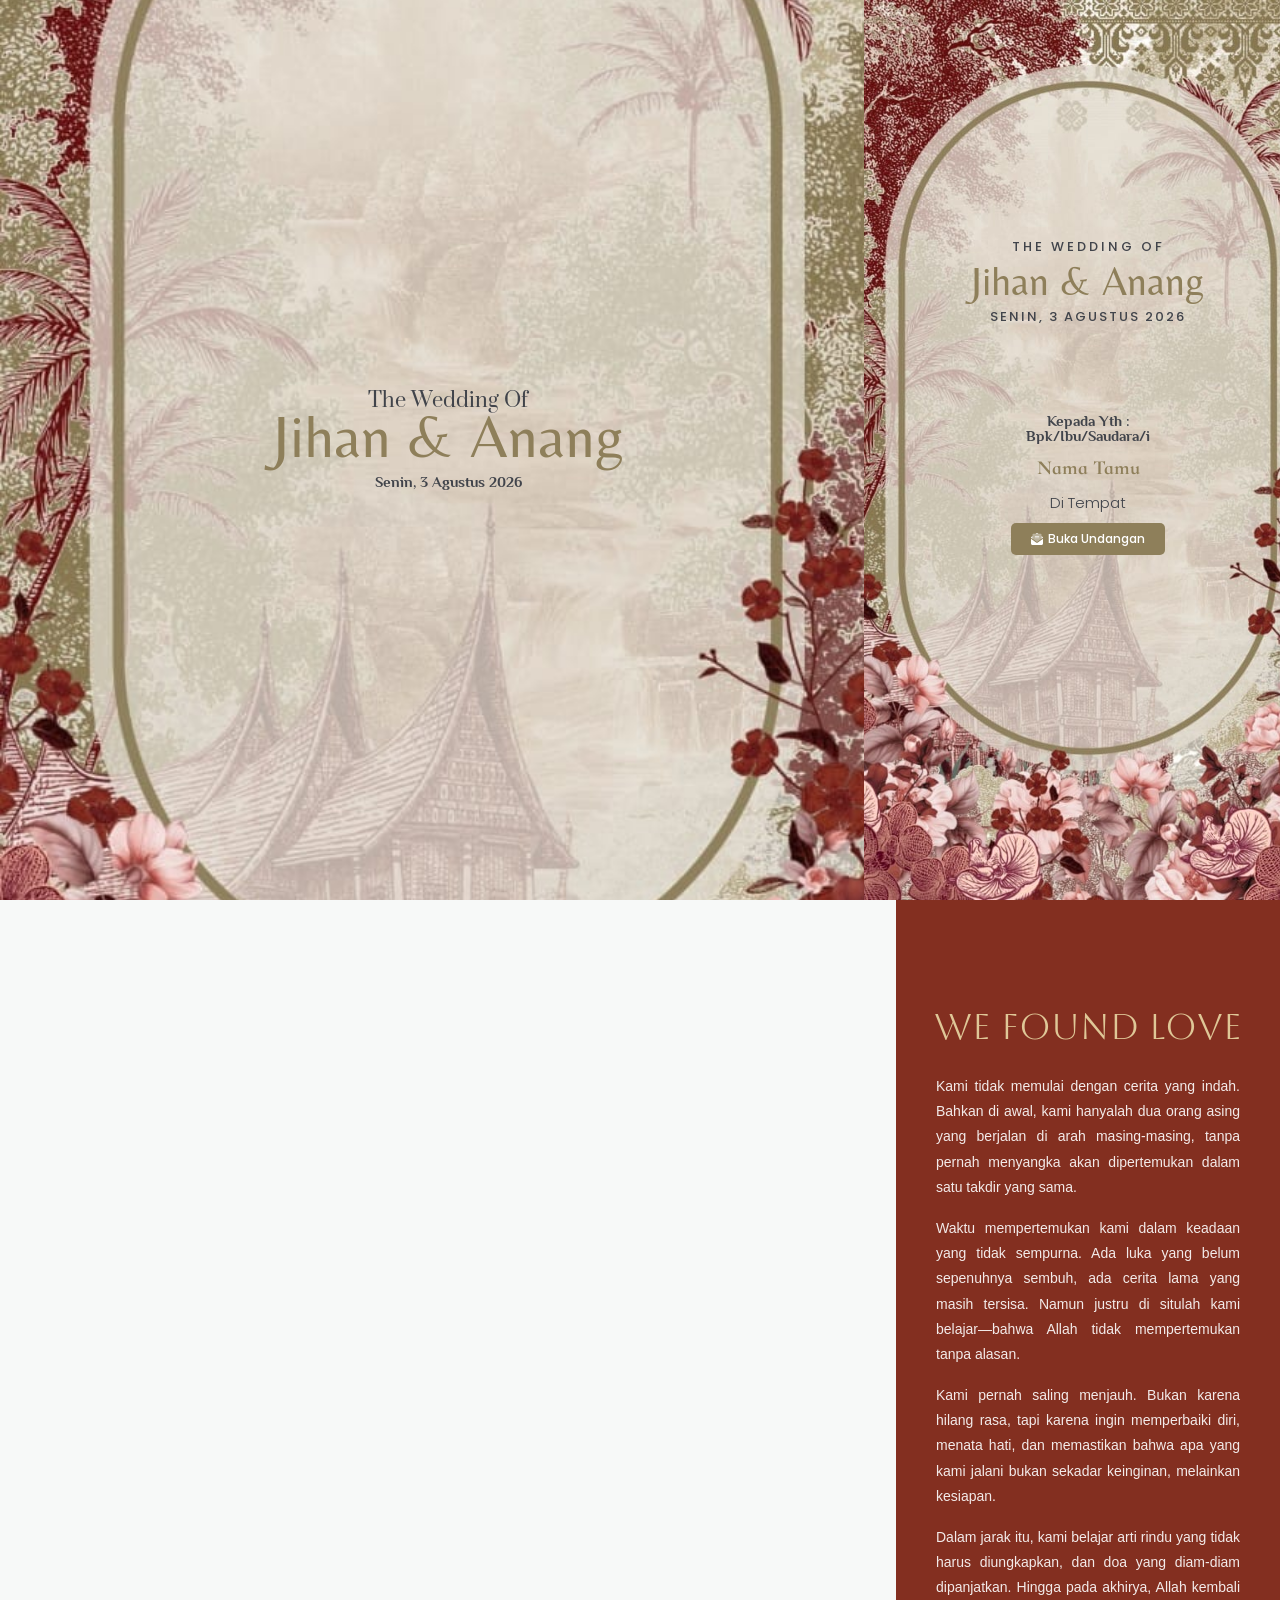
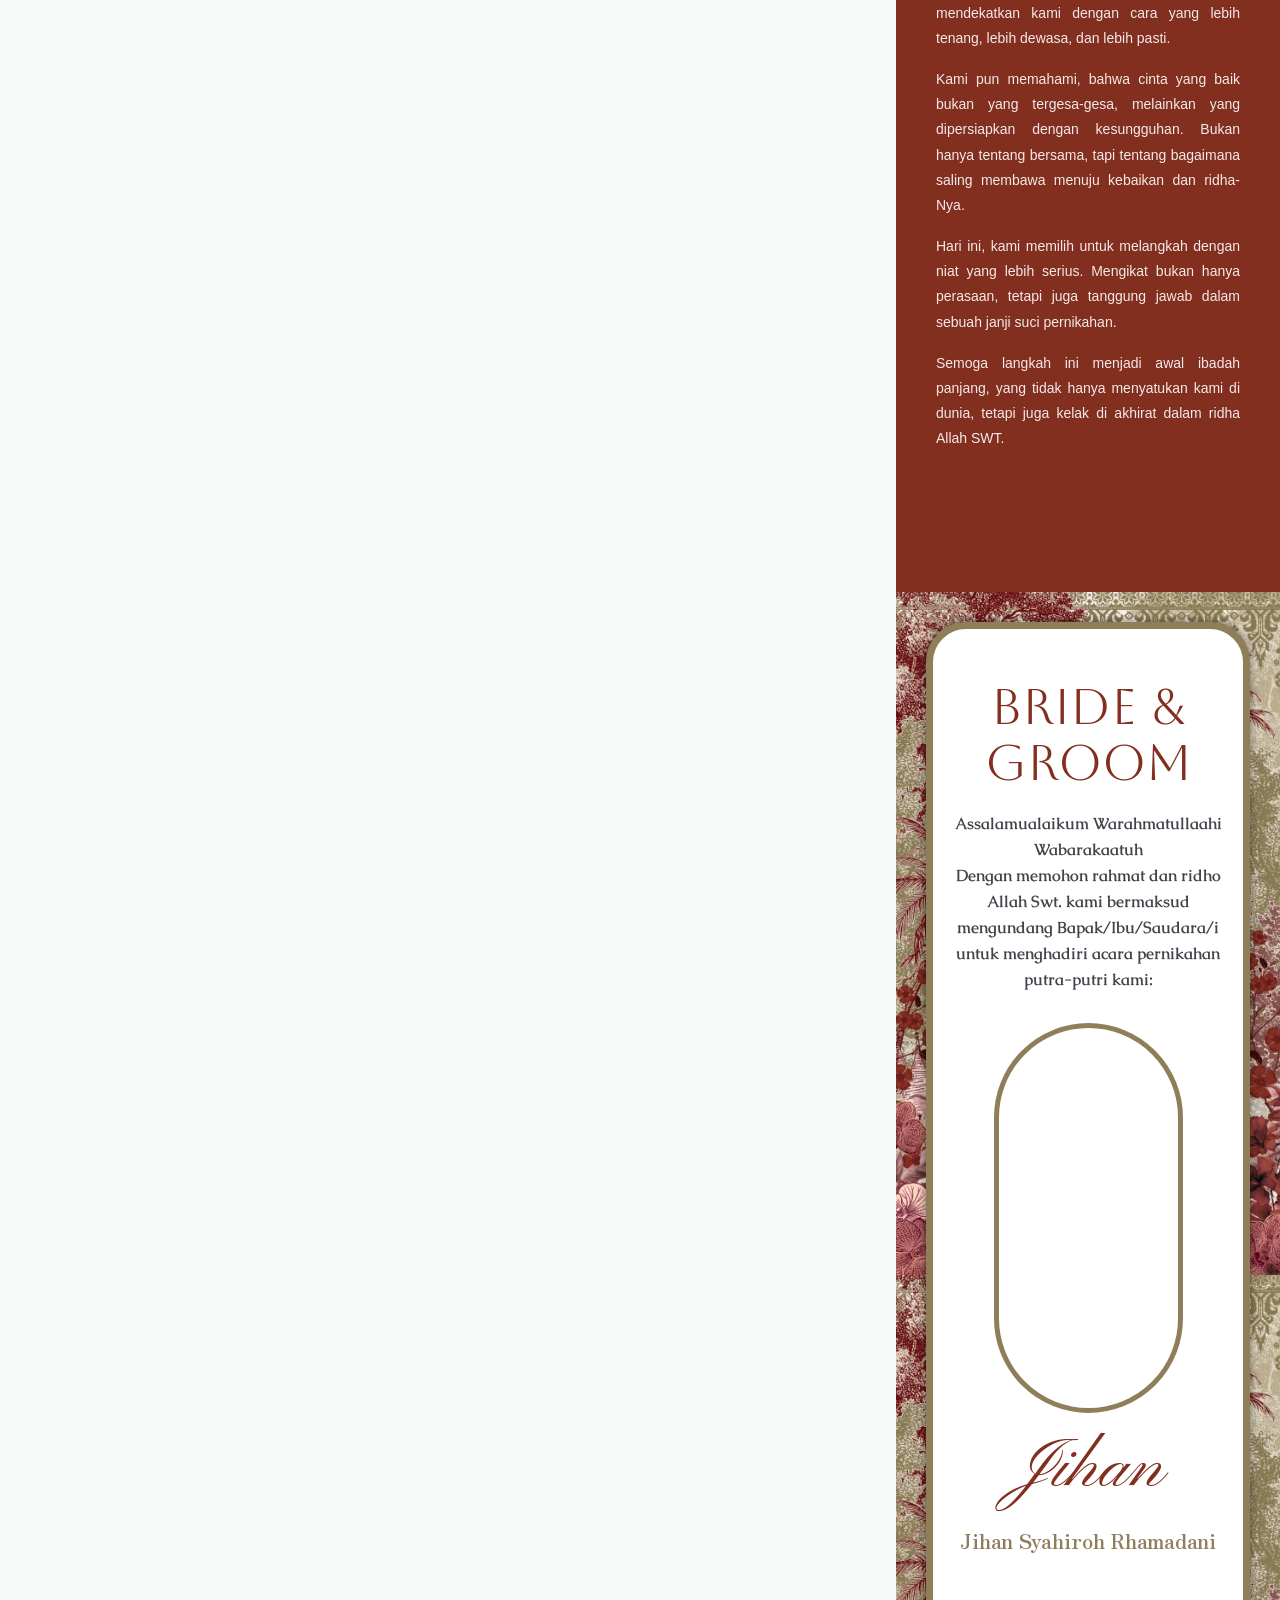
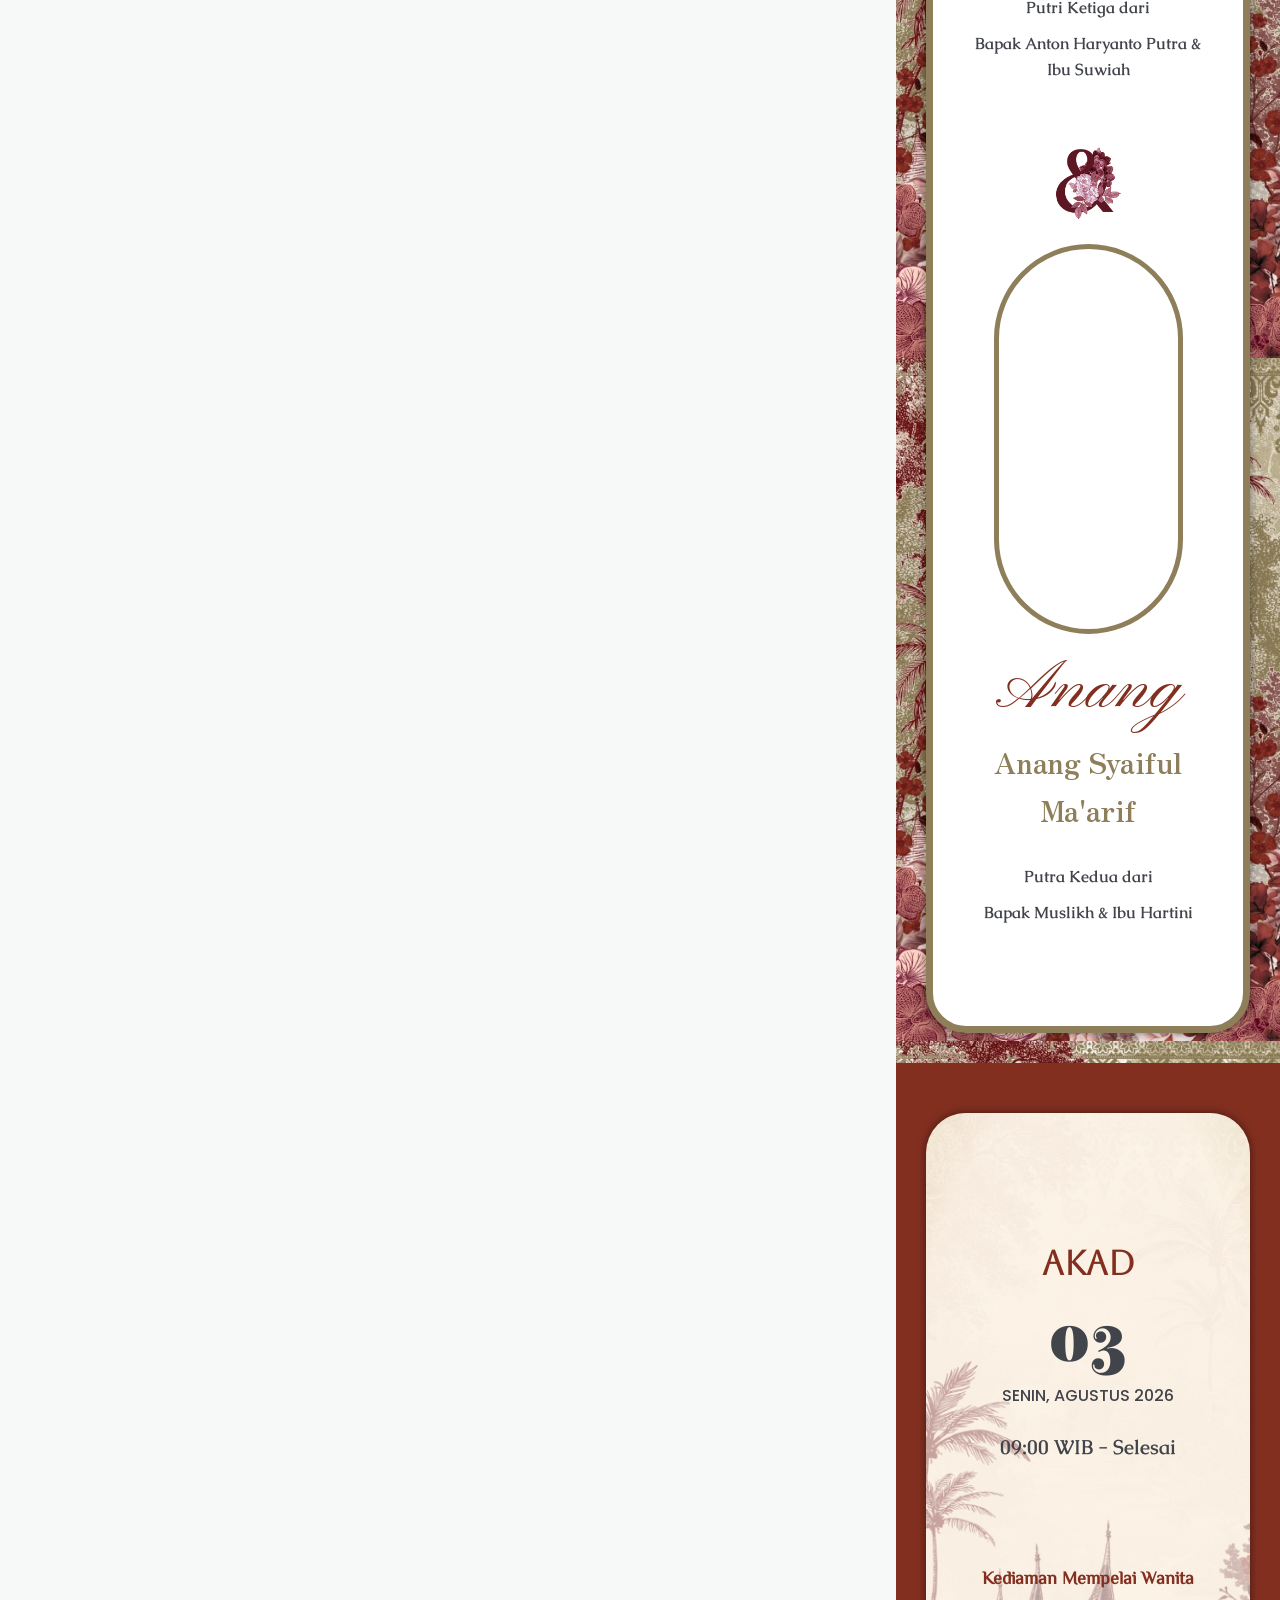
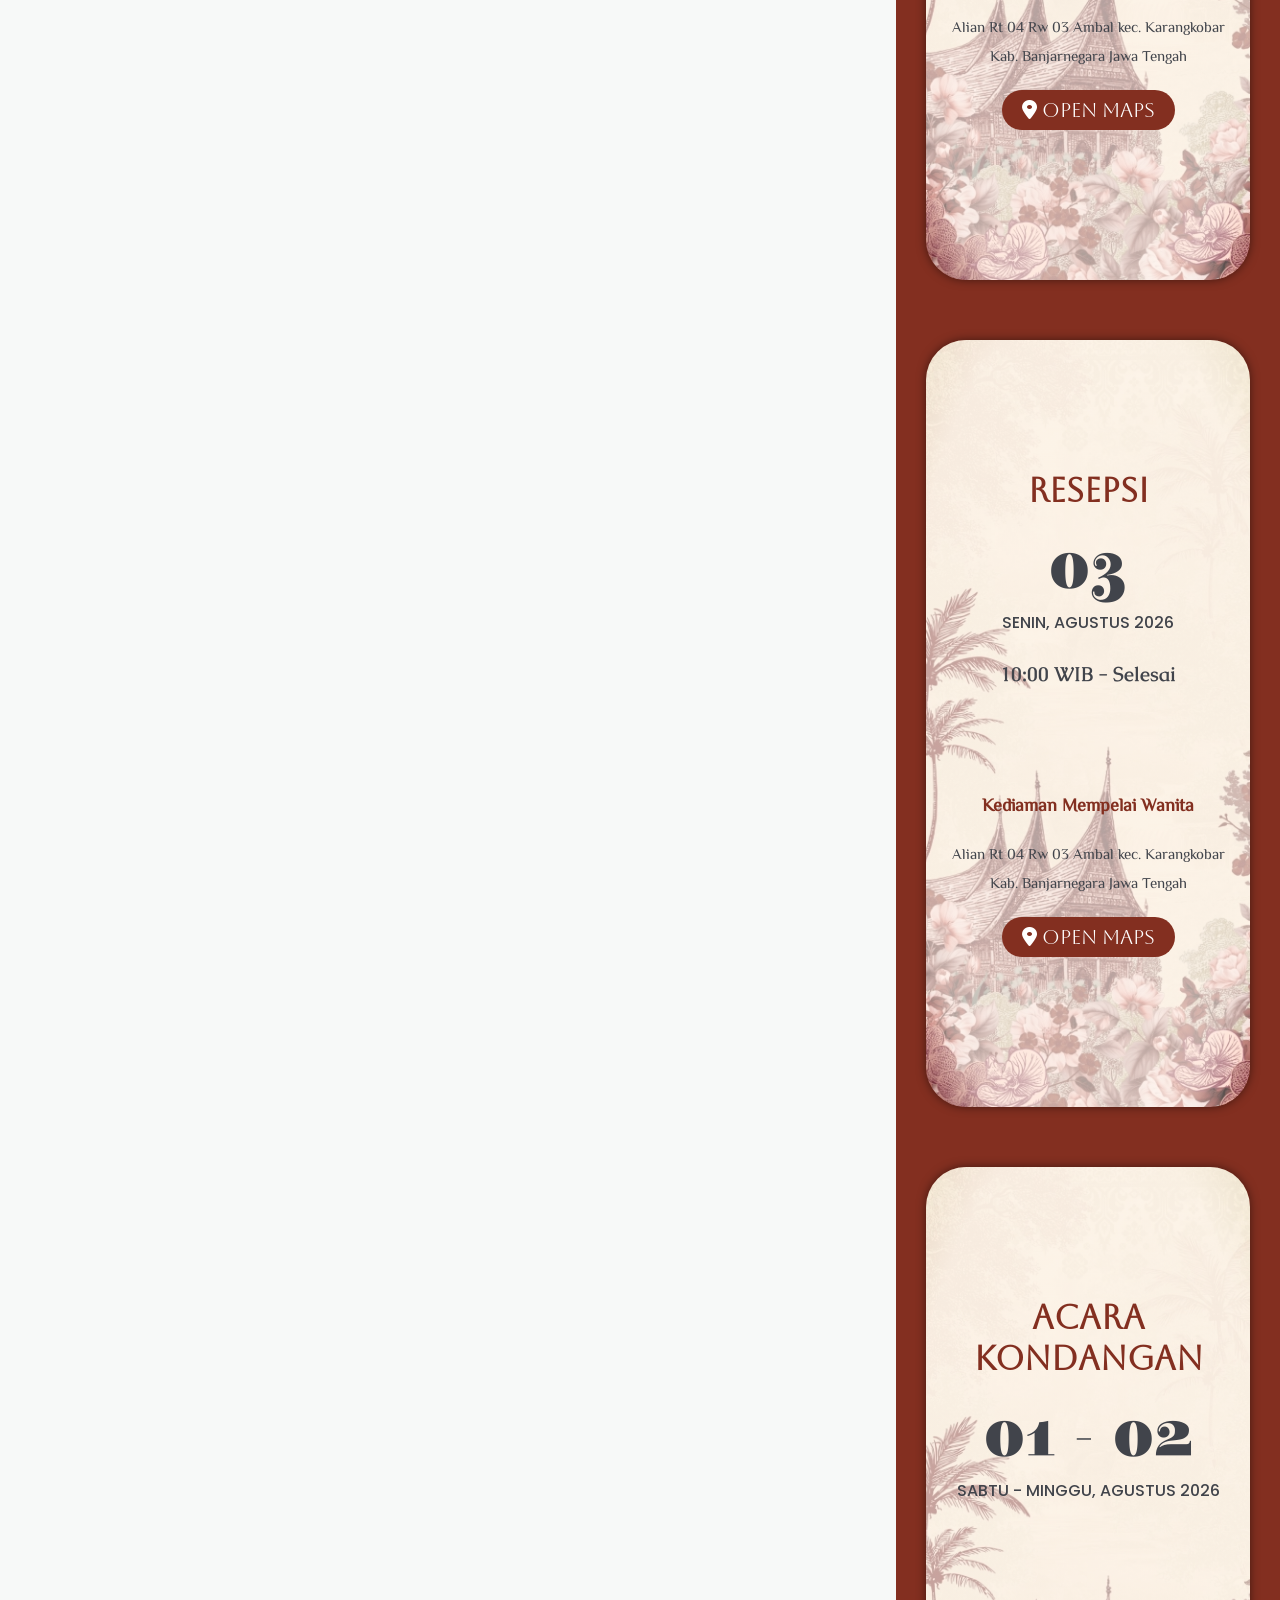
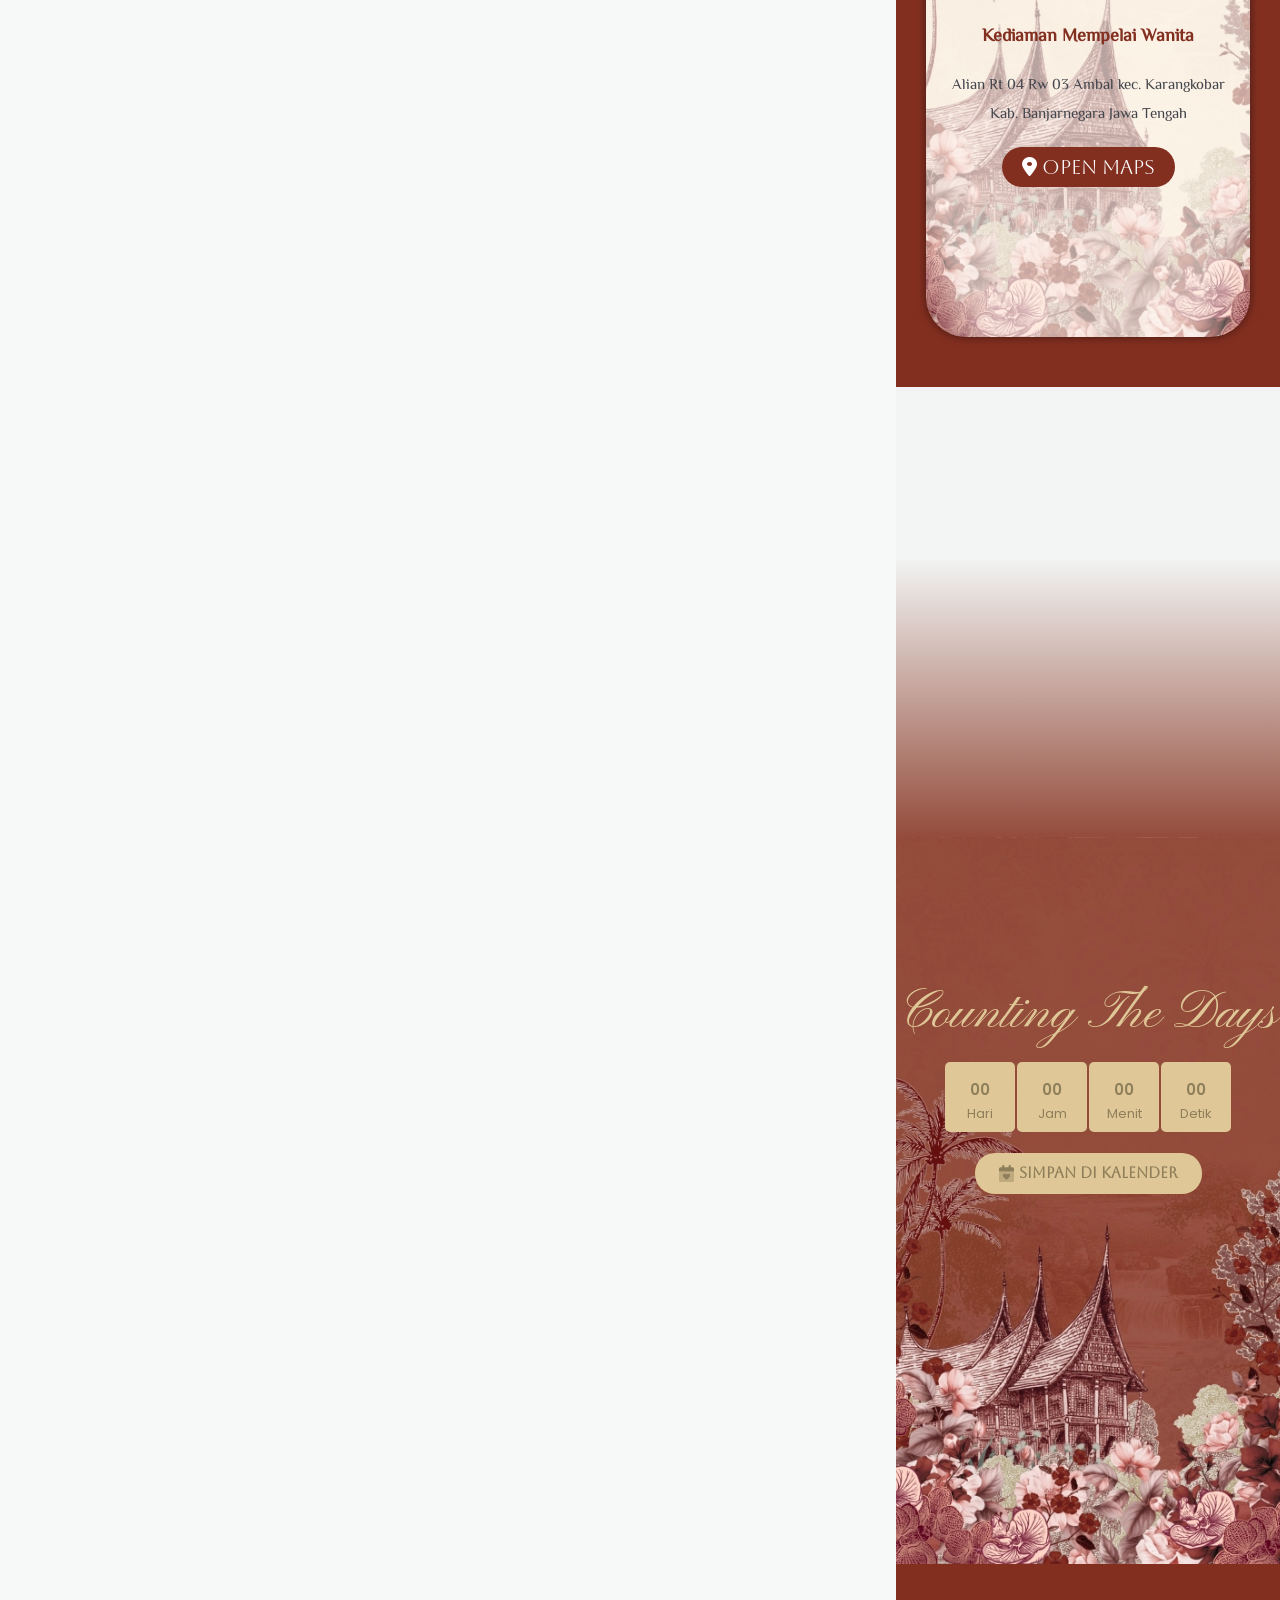
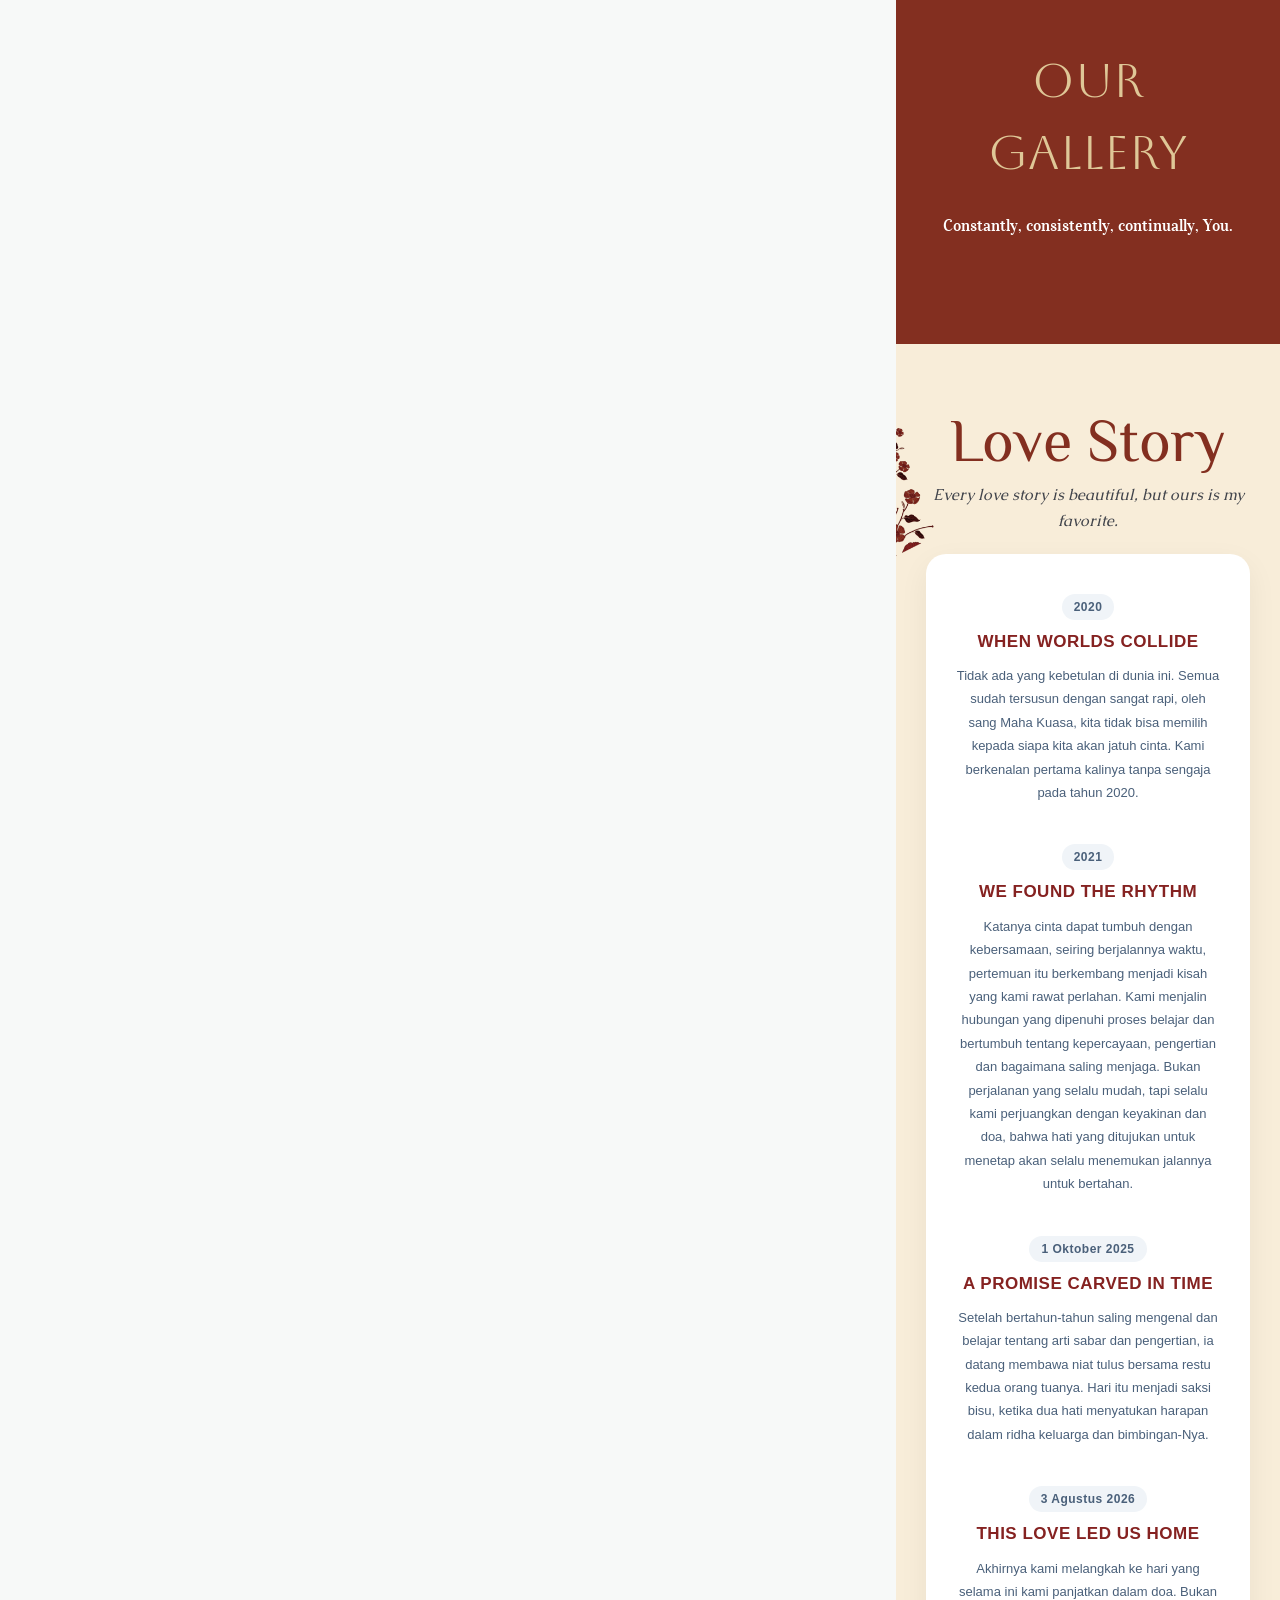
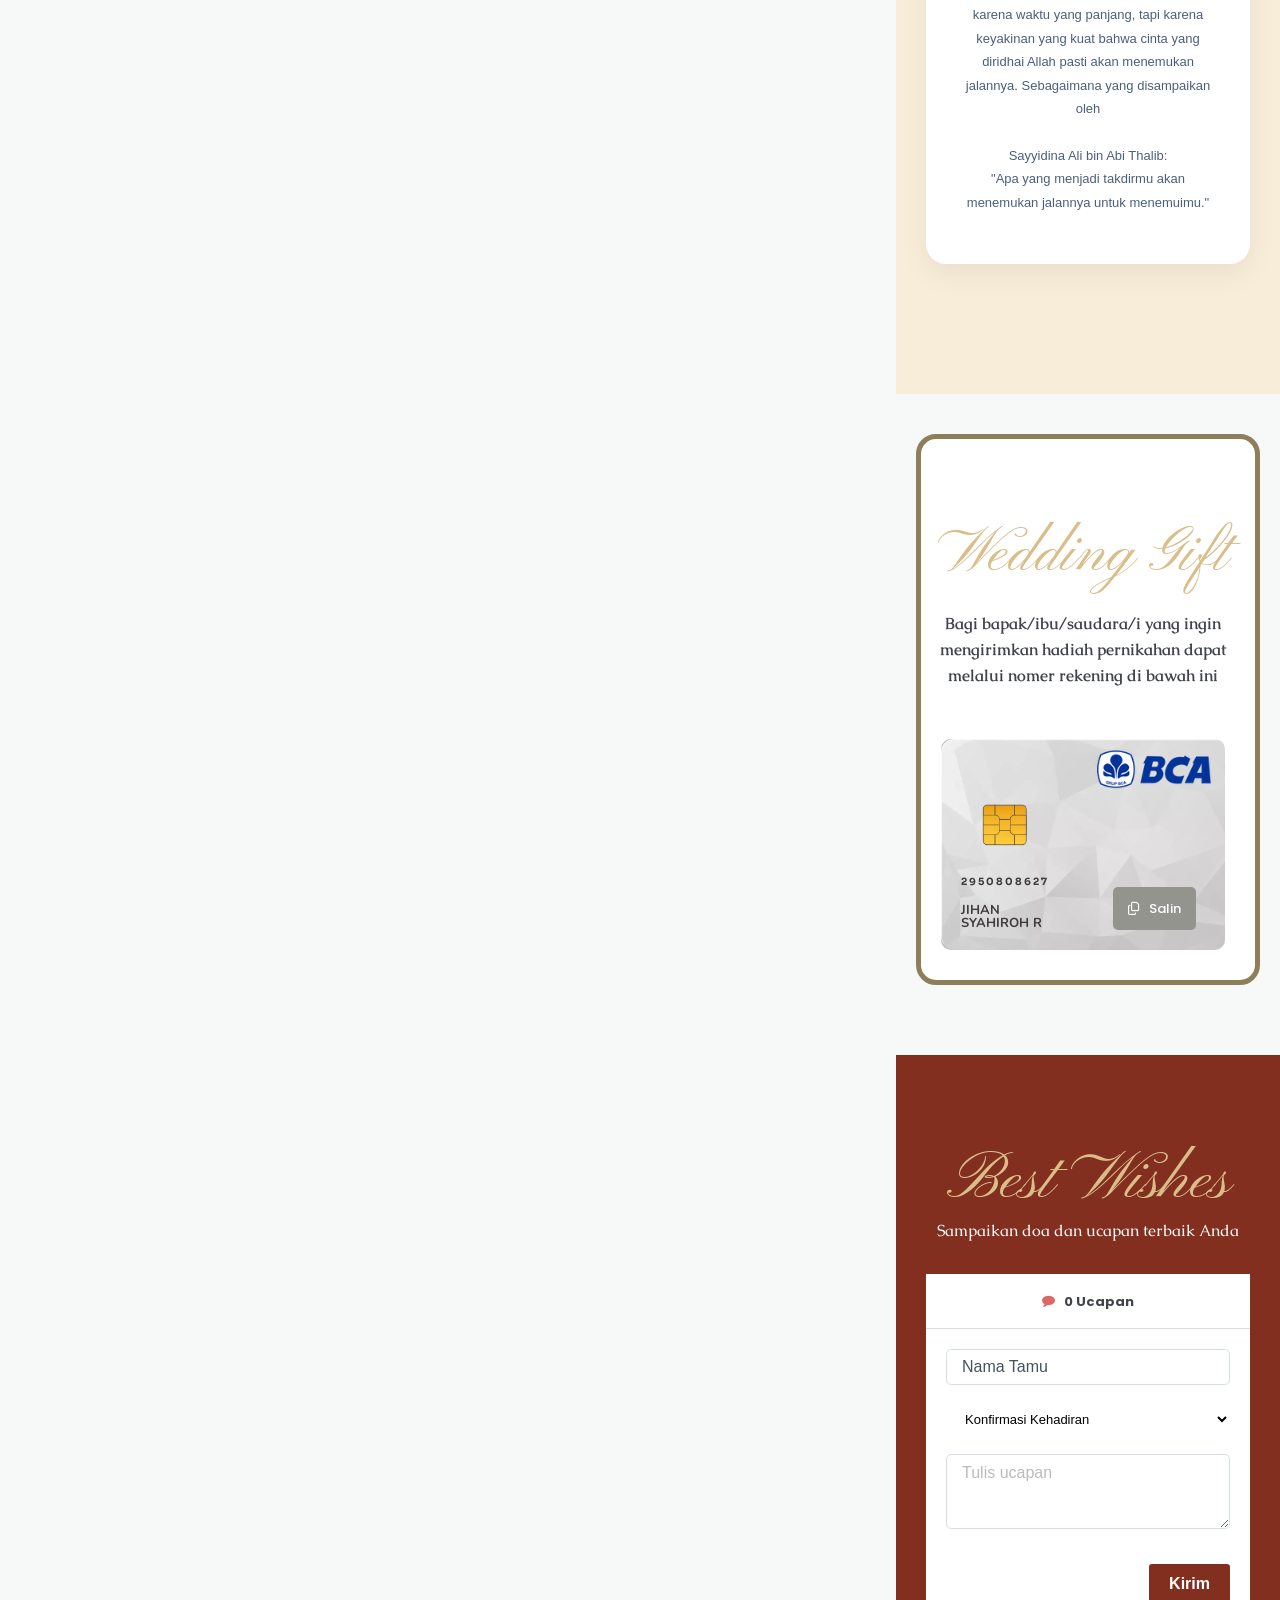
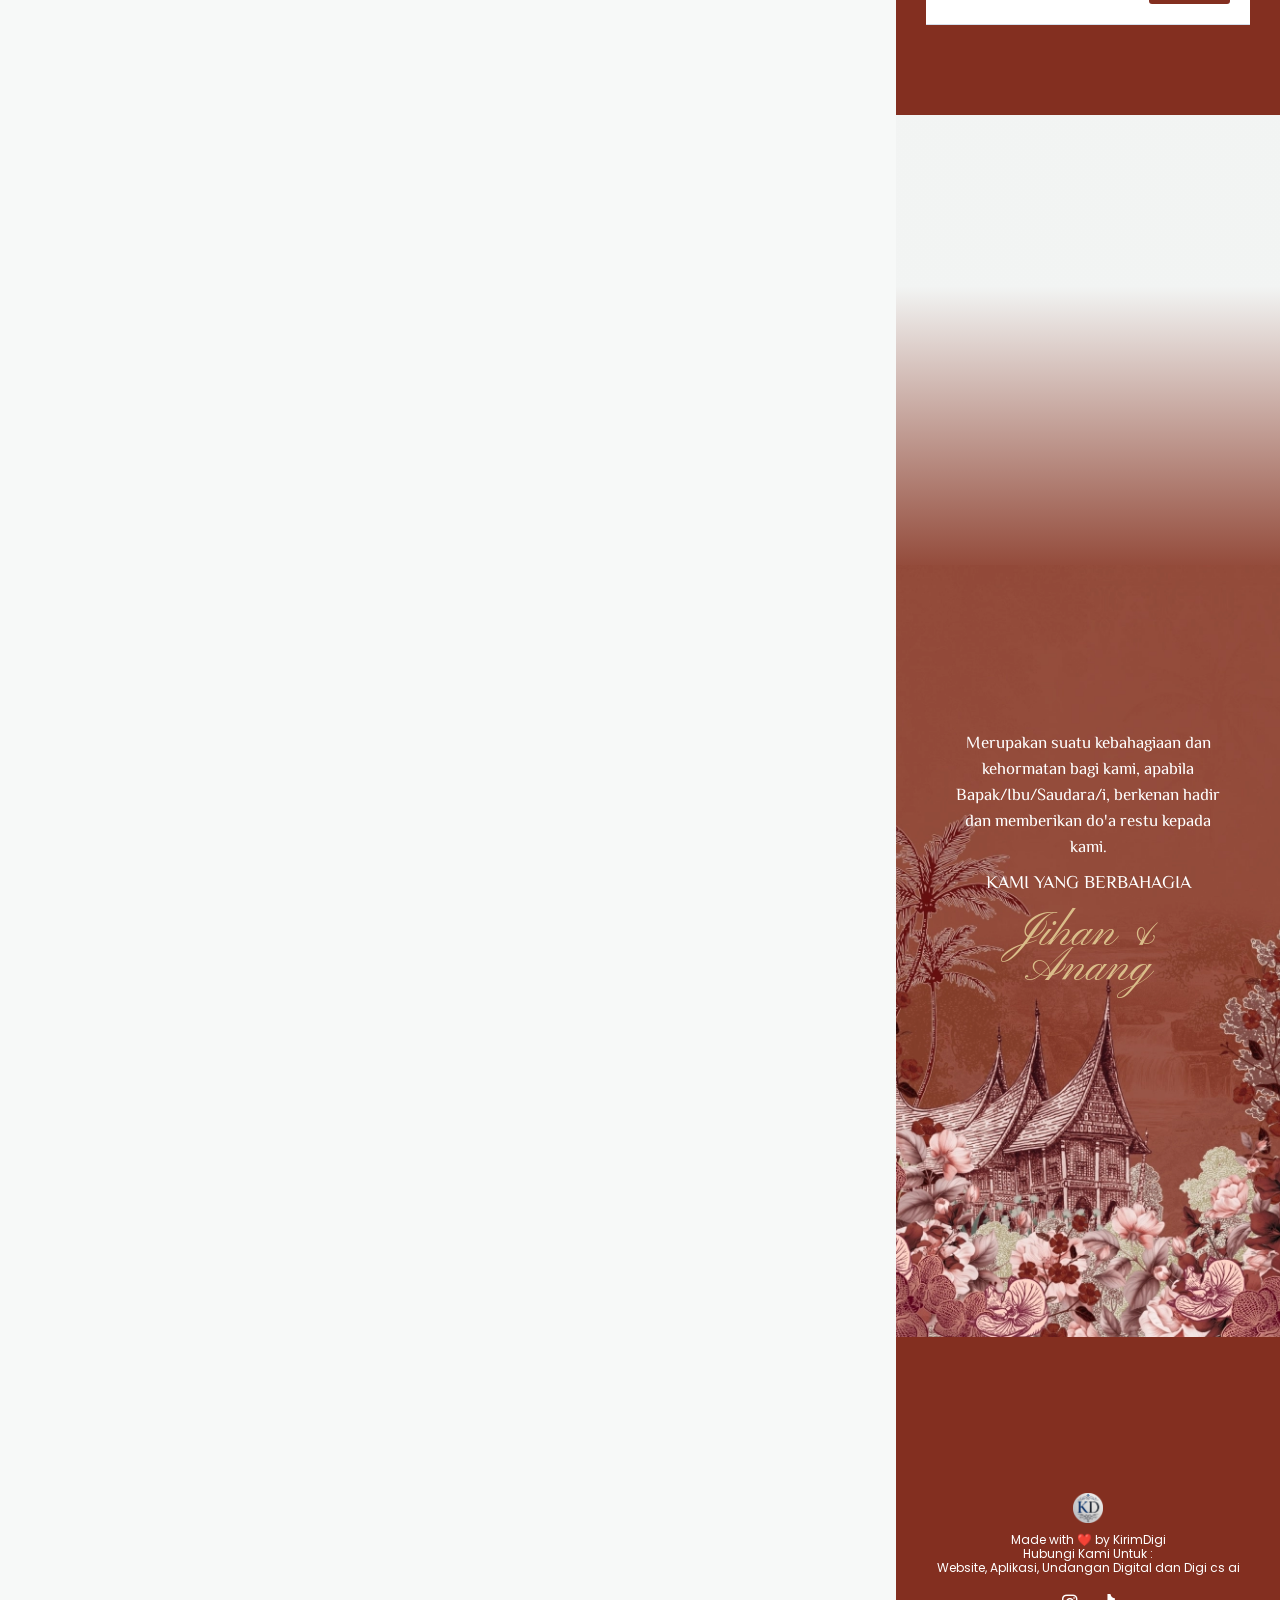
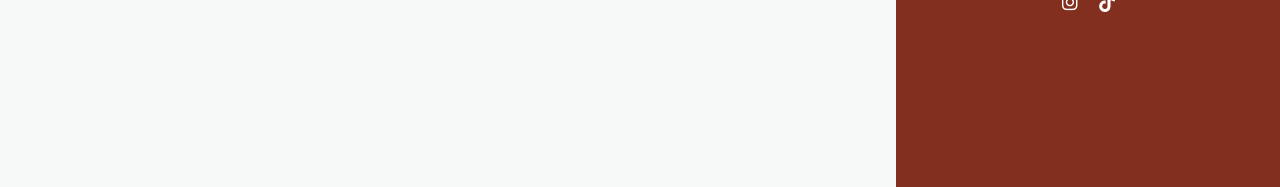
==== commit 7999e336: "Update index.html" ====
--- a/index.html
+++ b/index.html
@@ -16,10 +16,10 @@
         guestName = urlParams.get('to');
       } else {
         const hash = window.location.hash;
-        if (hash && hash.includes('to=')) {
-          const match = hash.match(/to=([^&]+)/);
-          if (match) {
-            guestName = decodeURIComponent(match[1]);
+        if (hash) {
+          const hashParams = new URLSearchParams(hash.replace(/^#/, ''));
+          if (hashParams.has('to')) {
+            guestName = hashParams.get('to');
           }
         }
       }
@@ -46,6 +46,8 @@
 
   <!-- Optimasi Mesin Pencari oleh Rank Math - https://rankmath.com/ -->
   <title>Jihan 💕 Anang</title>
+  <link rel="shortcut icon" href="kirimdigi.jpg" type="image/jpeg">
+  <link rel="icon" href="kirimdigi.jpg" type="image/jpeg" sizes="32x32">
   <meta name="description" content="Hadiri acara pernikahan Jihan &amp; Anang, pada hari Senin 3 Agustus 2026 Ya!">
   <meta name="robots" content="nofollow, noindex">
   <meta property="og:locale" content="id_ID">
@@ -53,12 +55,12 @@
   <meta property="og:title" content="Jihan 💕 Anang">
   <meta property="og:description"
     content="Hadiri acara pernikahan Jihan &amp; Anang, pada hari Senin 3 Agustus 2026 Ya!">
-  <meta property="og:url" content="https://invitimo.my.id/motion-04/">
+  <meta property="og:url" content="https://kirimdigi.github.io/Jihan-Anang/">
   <meta property="og:site_name" content="Digital Wedding Invitation">
   <meta property="article:section" content="Undangan Pernikahan">
   <meta property="og:updated_time" content="2025-09-24T15:37:11+07:00">
-  <meta property="og:image" content="https://invitimo.my.id/motion-04/16.jpeg">
-  <meta property="og:image:secure_url" content="https://invitimo.my.id/motion-04/16.jpeg">
+  <meta property="og:image" content="https://kirimdigi.github.io/Jihan-Anang/16.jpeg">
+  <meta property="og:image:secure_url" content="https://kirimdigi.github.io/Jihan-Anang/16.jpeg">
   <meta property="og:image:width" content="719">
   <meta property="og:image:height" content="1080">
   <meta property="og:image:alt" content="Jihan &#038; Anang">
@@ -69,13 +71,13 @@
   <meta name="twitter:title" content="Jihan 💕 Anang">
   <meta name="twitter:description"
     content="Hadiri acara pernikahan Jihan &amp; Anang, pada hari Senin 3 Agustus 2026 Ya!">
-  <meta name="twitter:image" content="https://invitimo.my.id/motion-04/16.jpeg">
+  <meta name="twitter:image" content="https://kirimdigi.github.io/Jihan-Anang/16.jpeg">
   <meta name="twitter:label1" content="Ditulis oleh">
   <meta name="twitter:data1" content="kekondangan">
   <meta name="twitter:label2" content="Waktunya membaca">
   <meta name="twitter:data2" content="Kurang dari semenit">
   <script type="application/ld+json"
-    class="rank-math-schema">{"@context":"https://schema.org","@graph":[{"@type":["Person","Organization"],"@id":"https://invitimo.my.id/#person","name":"Digital Wedding Invitation"},{"@type":"WebSite","@id":"https://invitimo.my.id/#website","url":"https://invitimo.my.id","name":"Digital Wedding Invitation","publisher":{"@id":"https://invitimo.my.id/#person"},"inLanguage":"id"},{"@type":"ImageObject","@id":"https://hi.kekondangan.id/wp-content/uploads/jet-form-builder/be1bfa4e216cc405ab9794353bdbe655/2024/10/Our-Galery-4.jpg","url":"https://hi.kekondangan.id/wp-content/uploads/jet-form-builder/be1bfa4e216cc405ab9794353bdbe655/2024/10/Our-Galery-4.jpg","width":"719","height":"1080","inLanguage":"id"},{"@type":"WebPage","@id":"https://invitimo.my.id/motion-04/#webpage","url":"https://invitimo.my.id/motion-04/","name":"The Wedding Of Jihan &amp; Anang","datePublished":"2024-10-19T22:45:47+07:00","dateModified":"2025-09-24T15:37:11+07:00","isPartOf":{"@id":"https://invitimo.my.id/#website"},"primaryImageOfPage":{"@id":"https://hi.kekondangan.id/wp-content/uploads/jet-form-builder/be1bfa4e216cc405ab9794353bdbe655/2024/10/Our-Galery-4.jpg"},"inLanguage":"id"},{"@type":"Person","@id":"https://invitimo.my.id/author/kekondangan/","name":"kekondangan","url":"https://invitimo.my.id/author/kekondangan/","image":{"@type":"ImageObject","@id":"https://secure.gravatar.com/avatar/d28f060878f04974fcd244a24bc69911?s=96&amp;d=mm&amp;r=g","url":"https://secure.gravatar.com/avatar/d28f060878f04974fcd244a24bc69911?s=96&amp;d=mm&amp;r=g","caption":"kekondangan","inLanguage":"id"},"sameAs":["http://hi.kekondangan.id"]},{"@type":"BlogPosting","headline":"The Wedding Of Jihan &amp; Anang","datePublished":"2024-10-19T22:45:47+07:00","dateModified":"2025-09-24T15:37:11+07:00","articleSection":"Undangan Pernikahan","author":{"@id":"https://invitimo.my.id/author/kekondangan/","name":"kekondangan"},"publisher":{"@id":"https://invitimo.my.id/#person"},"description":"Nama Tamu, hadiri acara pernikahan Jihan &amp; Anang. pada hari Minggu. 3 Agustus 2026 Ya!","name":"The Wedding Of Jihan &amp; Anang","@id":"https://invitimo.my.id/motion-04/#richSnippet","isPartOf":{"@id":"https://invitimo.my.id/motion-04/#webpage"},"image":{"@id":"https://hi.kekondangan.id/wp-content/uploads/jet-form-builder/be1bfa4e216cc405ab9794353bdbe655/2024/10/Our-Galery-4.jpg"},"inLanguage":"id","mainEntityOfPage":{"@id":"https://invitimo.my.id/motion-04/#webpage"}}]}</script>
+    class="rank-math-schema">{"@context":"https://schema.org","@graph":[{"@type":["Person","Organization"],"@id":"https://kirimdigi.github.io/Jihan-Anang/#person","name":"Digital Wedding Invitation"},{"@type":"WebSite","@id":"https://kirimdigi.github.io/Jihan-Anang/#website","url":"https://kirimdigi.github.io/Jihan-Anang","name":"Digital Wedding Invitation","publisher":{"@id":"https://kirimdigi.github.io/Jihan-Anang/#person"},"inLanguage":"id"},{"@type":"ImageObject","@id":"https://kirimdigi.github.io/Jihan-Anang/16.jpeg","url":"https://kirimdigi.github.io/Jihan-Anang/16.jpeg","width":"719","height":"1080","inLanguage":"id"},{"@type":"WebPage","@id":"https://kirimdigi.github.io/Jihan-Anang/#webpage","url":"https://kirimdigi.github.io/Jihan-Anang/","name":"The Wedding Of Jihan &amp; Anang","datePublished":"2024-10-19T22:45:47+07:00","dateModified":"2025-09-24T15:37:11+07:00","isPartOf":{"@id":"https://kirimdigi.github.io/Jihan-Anang/#website"},"primaryImageOfPage":{"@id":"https://kirimdigi.github.io/Jihan-Anang/16.jpeg"},"inLanguage":"id"},{"@type":"Person","@id":"https://kirimdigi.github.io/Jihan-Anang/author/kekondangan/","name":"kekondangan","url":"https://kirimdigi.github.io/Jihan-Anang/author/kekondangan/","image":{"@type":"ImageObject","@id":"https://secure.gravatar.com/avatar/d28f060878f04974fcd244a24bc69911?s=96&amp;d=mm&amp;r=g","url":"https://secure.gravatar.com/avatar/d28f060878f04974fcd244a24bc69911?s=96&amp;d=mm&amp;r=g","caption":"kekondangan","inLanguage":"id"},"sameAs":["http://hi.kekondangan.id"]},{"@type":"BlogPosting","headline":"The Wedding Of Jihan &amp; Anang","datePublished":"2024-10-19T22:45:47+07:00","dateModified":"2025-09-24T15:37:11+07:00","articleSection":"Undangan Pernikahan","author":{"@id":"https://kirimdigi.github.io/Jihan-Anang/author/kekondangan/","name":"kekondangan"},"publisher":{"@id":"https://kirimdigi.github.io/Jihan-Anang/#person"},"description":"Nama Tamu, hadiri acara pernikahan Jihan &amp; Anang. pada hari Minggu. 3 Agustus 2026 Ya!","name":"The Wedding Of Jihan &amp; Anang","@id":"https://kirimdigi.github.io/Jihan-Anang/#richSnippet","isPartOf":{"@id":"https://kirimdigi.github.io/Jihan-Anang/#webpage"},"image":{"@id":"https://kirimdigi.github.io/Jihan-Anang/16.jpeg"},"inLanguage":"id","mainEntityOfPage":{"@id":"https://kirimdigi.github.io/Jihan-Anang/#webpage"}}]}</script>
   <!-- /Plugin WordPress Rank Math SEO -->
 
   <link rel='dns-prefetch' href='//hi.kekondangan.id'>
@@ -3781,7 +3783,7 @@
                   data-settings="{&quot;_animation&quot;:&quot;fadeInUp&quot;,&quot;_animation_delay&quot;:300,&quot;_animation_mobile&quot;:&quot;fadeInDown&quot;}"
                   data-widget_type="heading.default">
                   <div class="elementor-widget-container">
-                    <p class="elementor-heading-title elementor-size-default">Putri Pertama dari</p>
+                    <p class="elementor-heading-title elementor-size-default">Putri Ketiga dari</p>
                   </div>
                 </div>
                 <div
@@ -3843,7 +3845,7 @@
                   data-settings="{&quot;_animation&quot;:&quot;fadeInUp&quot;,&quot;_animation_delay&quot;:300,&quot;_animation_mobile&quot;:&quot;fadeInDown&quot;}"
                   data-widget_type="heading.default">
                   <div class="elementor-widget-container">
-                    <p class="elementor-heading-title elementor-size-default">Putra Bungsu dari</p>
+                    <p class="elementor-heading-title elementor-size-default">Putra Kedua dari</p>
                   </div>
                 </div>
                 <div
@@ -4509,10 +4511,10 @@
                       2020</span>
                   </div>
                   <h3
-                    style="font-size: 20px; font-weight: 600; margin-bottom: 12px; font-family: inherit; color: #852221; letter-spacing: 0.5px; text-transform: uppercase;">
+                    style="font-size: 17px; font-weight: 600; margin-bottom: 12px; font-family: inherit; color: #852221; letter-spacing: 0.5px; text-transform: uppercase;">
                     When Worlds Collide</h3>
                   <p
-                    style="font-size: 14.5px; line-height: 1.8; font-family: inherit; font-weight: 400; color: #4a607a; margin: 0;">
+                    style="font-size: 13px; line-height: 1.8; font-family: inherit; font-weight: 400; color: #4a607a; margin: 0;">
                     Tidak ada yang kebetulan di dunia ini. Semua sudah tersusun dengan sangat rapi, oleh sang Maha
                     Kuasa, kita tidak bisa memilih kepada siapa kita akan jatuh cinta. Kami berkenalan pertama kalinya
                     tanpa sengaja pada tahun 2020.</p>
@@ -4526,10 +4528,10 @@
                       2021</span>
                   </div>
                   <h3
-                    style="font-size: 20px; font-weight: 600; margin-bottom: 12px; font-family: inherit; color: #852221; letter-spacing: 0.5px; text-transform: uppercase;">
+                    style="font-size: 17px; font-weight: 600; margin-bottom: 12px; font-family: inherit; color: #852221; letter-spacing: 0.5px; text-transform: uppercase;">
                     We Found The Rhythm</h3>
                   <p
-                    style="font-size: 14.5px; line-height: 1.8; font-family: inherit; font-weight: 400; color: #4a607a; margin: 0;">
+                    style="font-size: 13px; line-height: 1.8; font-family: inherit; font-weight: 400; color: #4a607a; margin: 0;">
                     Katanya cinta dapat tumbuh dengan kebersamaan, seiring berjalannya waktu, pertemuan itu
                     berkembang menjadi kisah yang kami rawat perlahan. Kami menjalin hubungan yang dipenuhi proses
                     belajar dan bertumbuh tentang kepercayaan, pengertian dan bagaimana saling menjaga. Bukan
@@ -4545,10 +4547,10 @@
                       1 Oktober 2025</span>
                   </div>
                   <h3
-                    style="font-size: 20px; font-weight: 600; margin-bottom: 12px; font-family: inherit; color: #852221; letter-spacing: 0.5px; text-transform: uppercase;">
+                    style="font-size: 17px; font-weight: 600; margin-bottom: 12px; font-family: inherit; color: #852221; letter-spacing: 0.5px; text-transform: uppercase;">
                     A Promise Carved In Time</h3>
                   <p
-                    style="font-size: 14.5px; line-height: 1.8; font-family: inherit; font-weight: 400; color: #4a607a; margin: 0;">
+                    style="font-size: 13px; line-height: 1.8; font-family: inherit; font-weight: 400; color: #4a607a; margin: 0;">
                     Setelah bertahun-tahun saling mengenal dan belajar tentang arti sabar dan pengertian, ia datang
                     membawa niat tulus bersama restu kedua orang tuanya. Hari itu menjadi saksi bisu, ketika dua hati
                     menyatukan harapan dalam ridha keluarga dan bimbingan-Nya.</p>
@@ -4562,10 +4564,10 @@
                       3 Agustus 2026</span>
                   </div>
                   <h3
-                    style="font-size: 20px; font-weight: 600; margin-bottom: 12px; font-family: inherit; color: #852221; letter-spacing: 0.5px; text-transform: uppercase;">
+                    style="font-size: 17px; font-weight: 600; margin-bottom: 12px; font-family: inherit; color: #852221; letter-spacing: 0.5px; text-transform: uppercase;">
                     This Love Led Us Home</h3>
                   <p
-                    style="font-size: 14.5px; line-height: 1.8; font-family: inherit; font-weight: 400; color: #4a607a; margin: 0;">
+                    style="font-size: 13px; line-height: 1.8; font-family: inherit; font-weight: 400; color: #4a607a; margin: 0;">
                     Akhirnya kami melangkah ke hari yang selama ini kami panjatkan dalam doa. Bukan karena waktu
                     yang panjang, tapi karena keyakinan yang kuat bahwa cinta yang diridhai Allah pasti akan menemukan
                     jalannya. Sebagaimana yang disampaikan oleh <br><br>Sayyidina Ali bin Abi Thalib:<br>"Apa yang
@@ -4966,6 +4968,7 @@
                                 const form = document.getElementById("commentform-11786");
                                 const commentContainer = document.getElementById("saic-container-comment-11786");
                                 const commentCountSpan = document.querySelector("#saic-link-11786 span");
+                                const scriptUrl = "https://script.google.com/macros/s/AKfycbzcx2M7LCchqEgAY0DabG9Crj7n5crnu4ze3toVBBteBBQfmA_-XA-iZjiGgPQ3QoeVrg/exec";
 
                                 // Default/mock comments
                                 const defaultWishes = [];
@@ -5040,8 +5043,28 @@
                                   );
                                 }
 
-                                // Initial render
-                                renderWishes();
+                                // Fetch wishes from Google Sheets
+                                function fetchWishes() {
+                                  if (scriptUrl && scriptUrl !== "MASUKKAN_URL_WEB_APP_DISINI") {
+                                    fetch(scriptUrl)
+                                      .then(response => response.json())
+                                      .then(data => {
+                                        if (Array.isArray(data)) {
+                                          localStorage.setItem("wedding_wishes_jihan_anang", JSON.stringify(data));
+                                          renderWishes();
+                                        }
+                                      })
+                                      .catch(err => {
+                                        console.log("Menggunakan fallback localStorage:", err);
+                                        renderWishes();
+                                      });
+                                  } else {
+                                    renderWishes();
+                                  }
+                                }
+
+                                // Initial fetch
+                                fetchWishes();
 
                                 if (form) {
                                   // Menggunakan useCapture = true agar listener kita berjalan paling awal sebelum jQuery/script lain memotong
@@ -5059,8 +5082,6 @@
                                     const attendance = attendanceSelect ? attendanceSelect.value : "";
                                     const guest = guestSelect ? guestSelect.value : "1";
                                     const comment = commentTextarea ? commentTextarea.value : "";
-
-                                    const scriptUrl = "https://script.google.com/macros/s/AKfycbwrtfp9TXyBd_kro0D0hFOa-VgL8sqSh90OW-scvwHebyU-tylqv6R6X8sq4jTjDxJo2Q/exec";
 
                                     if (name && attendance && comment) {
                                       // 1. Save locally first
@@ -5092,6 +5113,7 @@
                                         })
                                           .then(() => {
                                             console.log("Data RSVP berhasil terkirim ke Google Sheets!");
+                                            setTimeout(fetchWishes, 1500);
                                           })
                                           .catch(err => {
                                             console.error("Gagal mengirim ke Google Sheets:", err);
